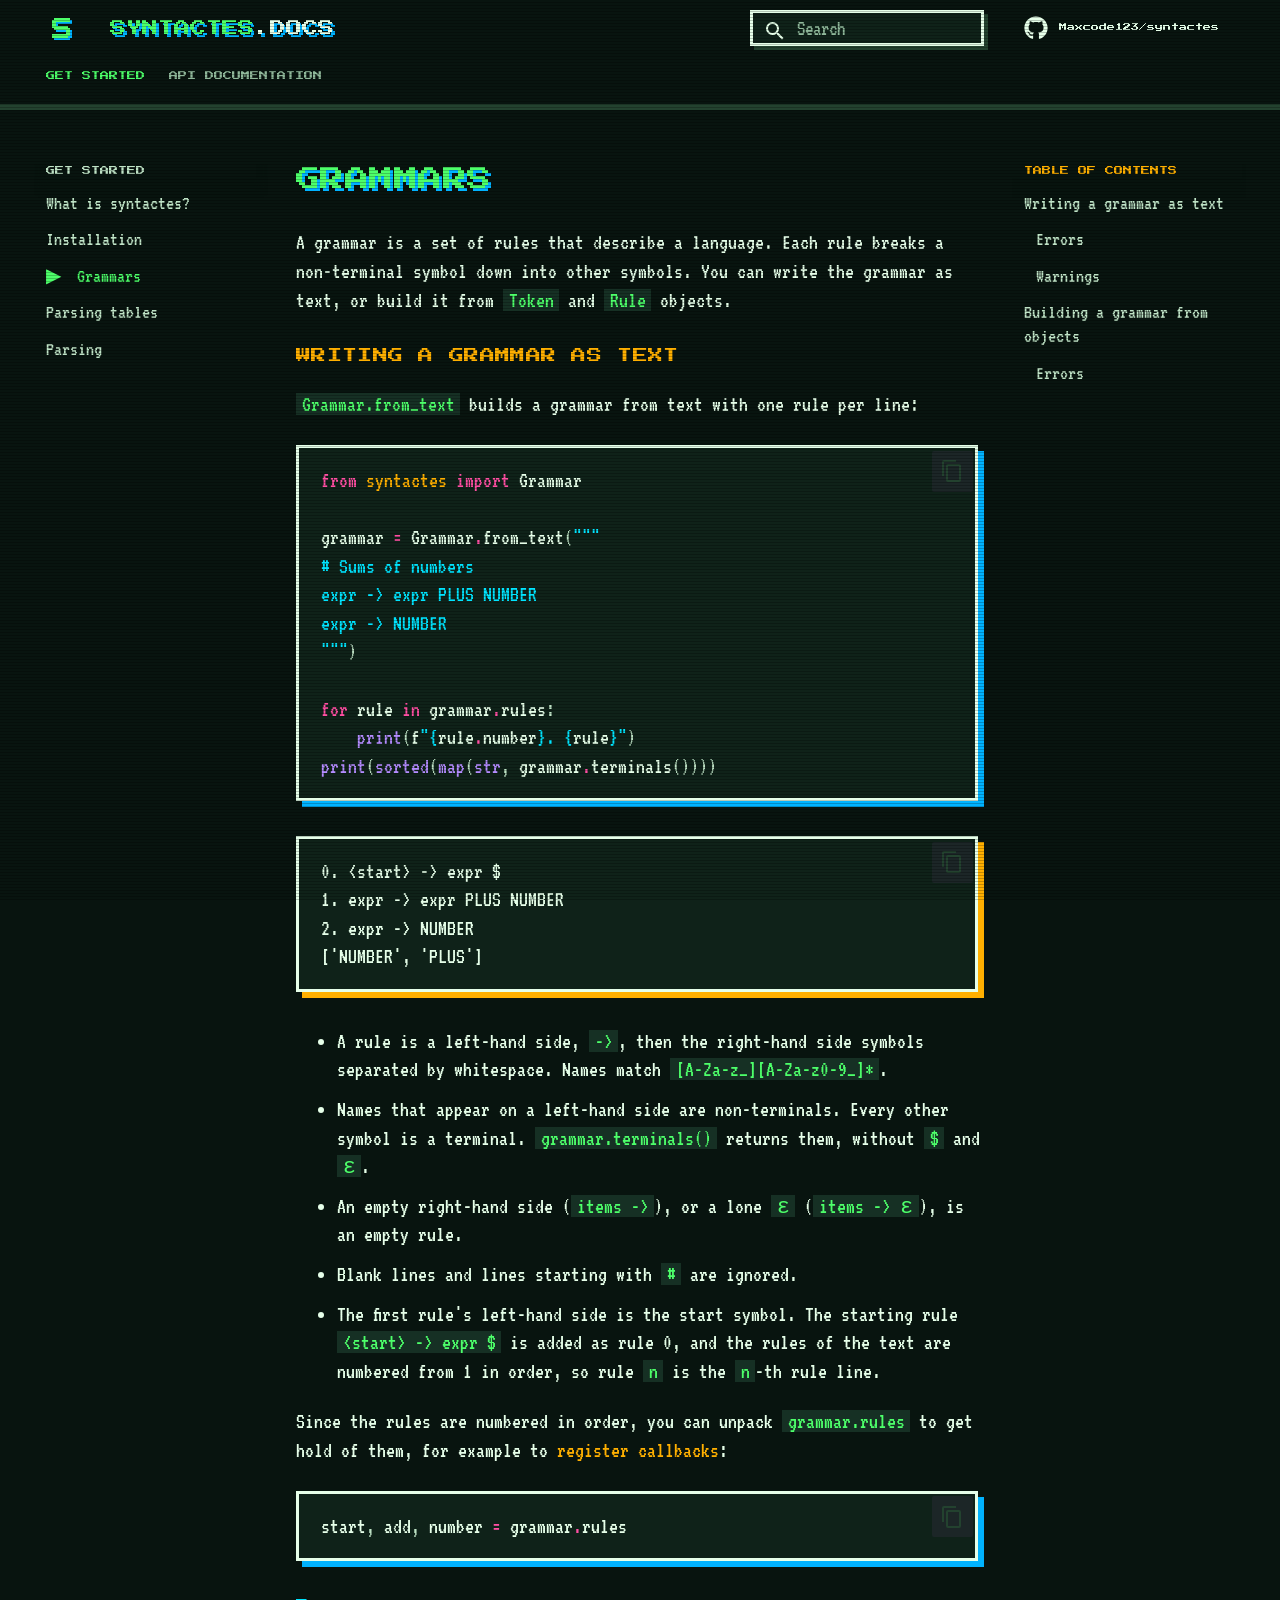
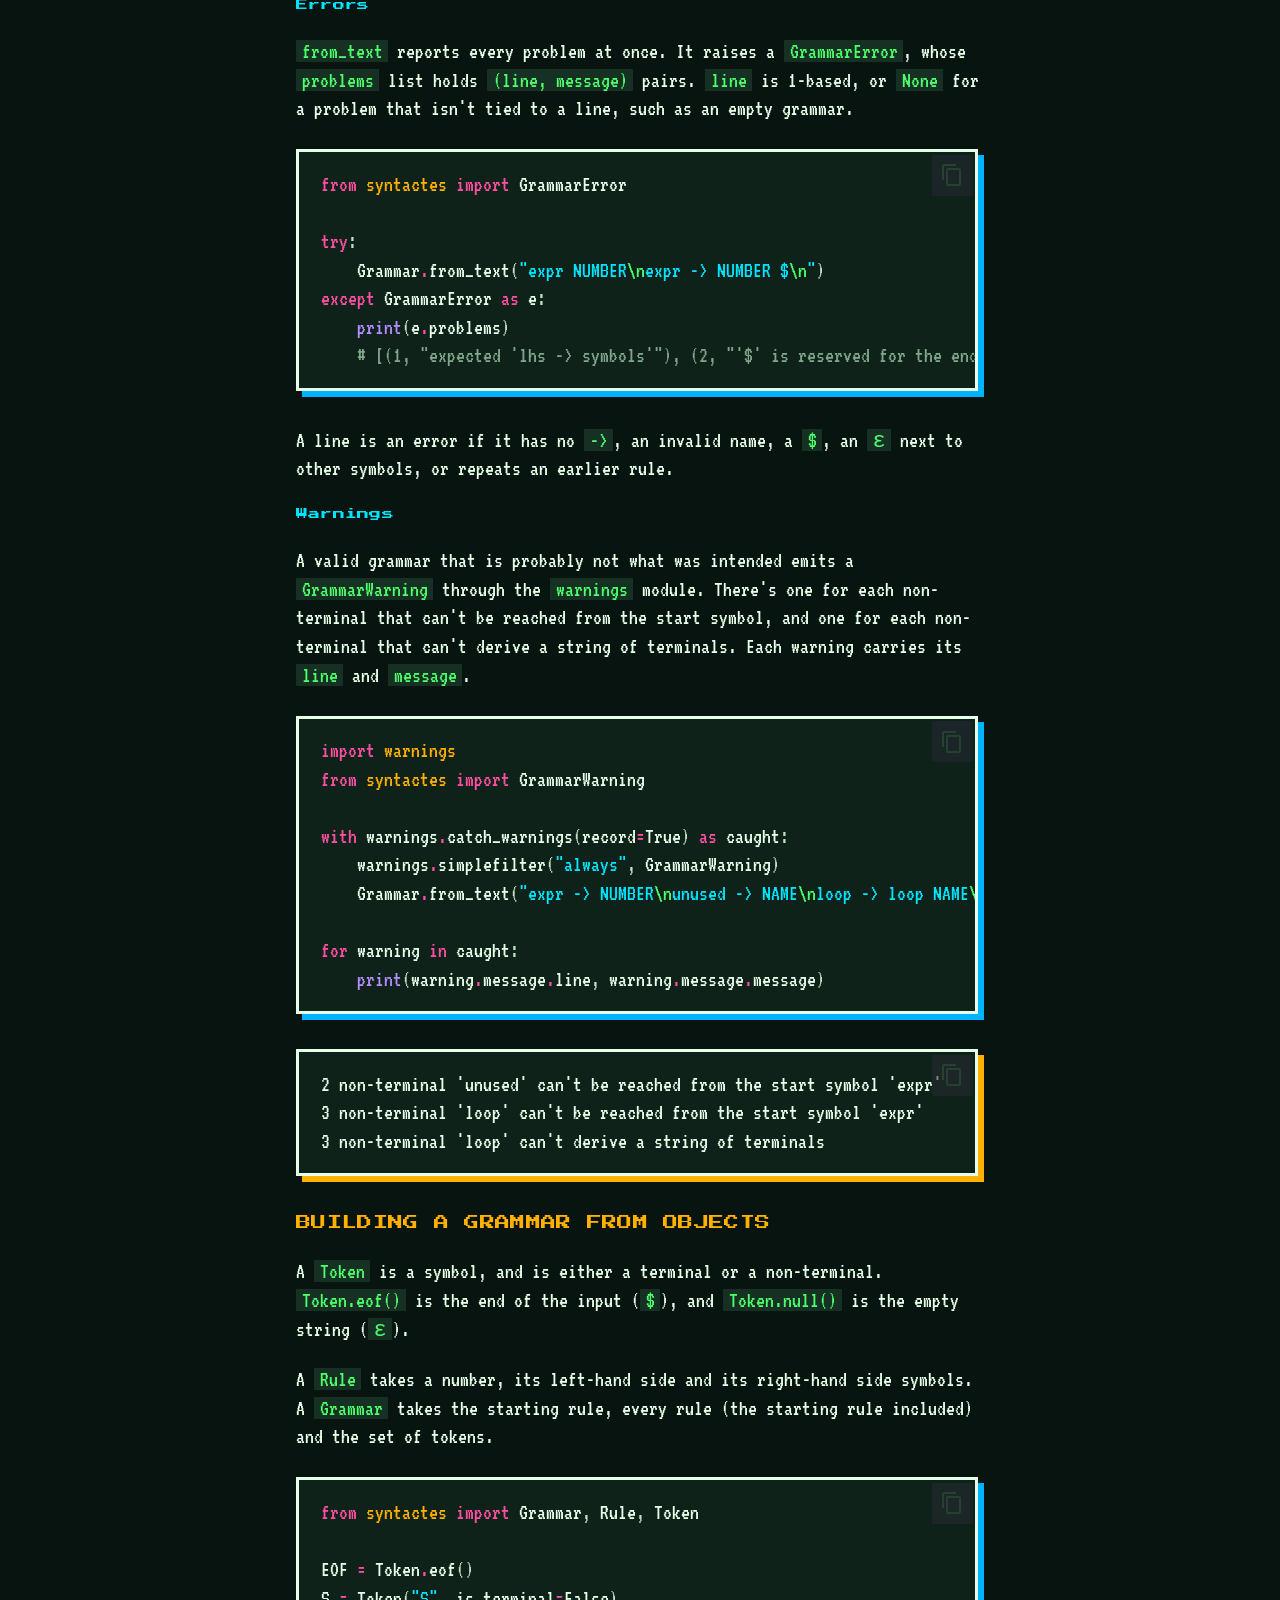
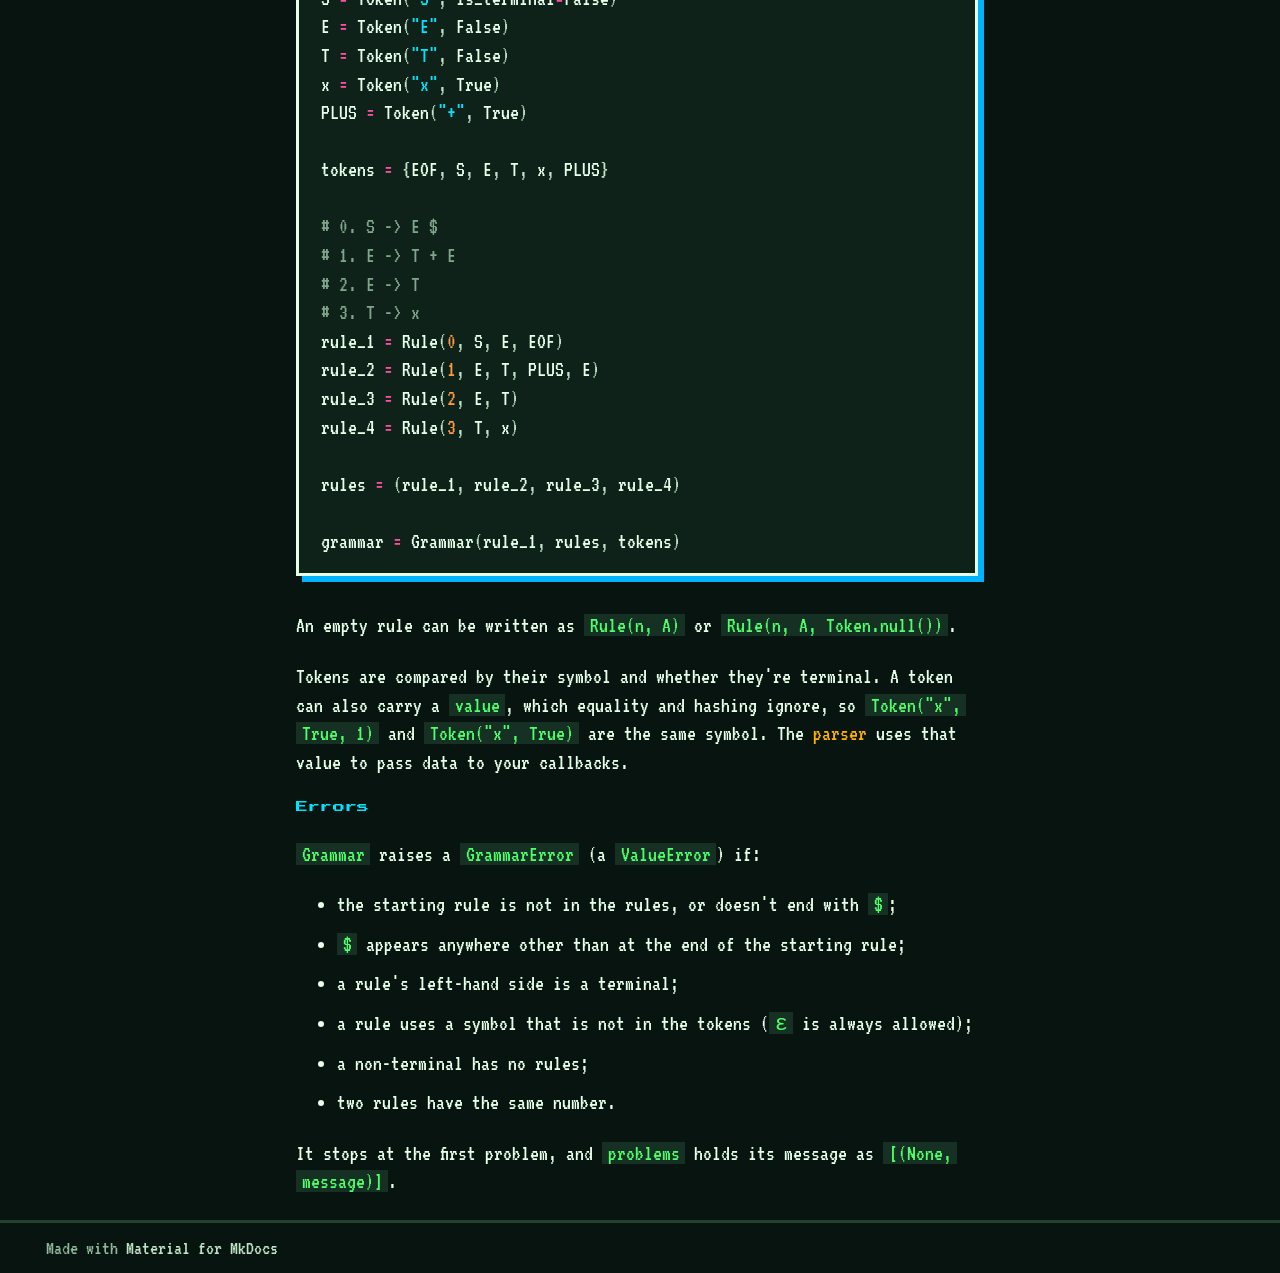
==== grammars/index.html @ 3ec6d593 "Deployed bc50c96 with MkDocs version: 1.6.1" ====
<!doctype html>
<html lang="en" class="no-js">
  <head>
    
      <meta charset="utf-8">
      <meta name="viewport" content="width=device-width,initial-scale=1">
      
      
      
        <link rel="canonical" href="https://maximosnikiforakis.gr/syntactes/grammars/">
      
      
        <link rel="prev" href="../installation/">
      
      
        <link rel="next" href="../parsing-tables/">
      
      
        
      
      
      <link rel="icon" href="../assets/favicon.svg">
      <meta name="generator" content="mkdocs-1.6.1, mkdocs-material-9.7.7">
    
    
      
        <title>Grammars - syntactes</title>
      
    
    
      <link rel="stylesheet" href="../assets/stylesheets/main.ec1eaa64.min.css">
      
        
        <link rel="stylesheet" href="../assets/stylesheets/palette.ab4e12ef.min.css">
      
      


    
    
      
    
    
      
    
    
      <link rel="stylesheet" href="../assets/_mkdocstrings.css">
    
      <link rel="stylesheet" href="../stylesheets/arcade.css">
    
    <script>__md_scope=new URL("..",location),__md_hash=e=>[...e].reduce(((e,_)=>(e<<5)-e+_.charCodeAt(0)),0),__md_get=(e,_=localStorage,t=__md_scope)=>JSON.parse(_.getItem(t.pathname+"."+e)),__md_set=(e,_,t=localStorage,a=__md_scope)=>{try{t.setItem(a.pathname+"."+e,JSON.stringify(_))}catch(e){}}</script>
    
      

    
    
  </head>
  
  
    
    
    
    
    
    <body dir="ltr" data-md-color-scheme="slate" data-md-color-primary="custom" data-md-color-accent="custom">
  
    
    <input class="md-toggle" data-md-toggle="drawer" type="checkbox" id="__drawer" autocomplete="off">
    <input class="md-toggle" data-md-toggle="search" type="checkbox" id="__search" autocomplete="off">
    <label class="md-overlay" for="__drawer"></label>
    <div data-md-component="skip">
      
        
        <a href="#grammars" class="md-skip">
          Skip to content
        </a>
      
    </div>
    <div data-md-component="announce">
      
    </div>
    
    
      

  

<header class="md-header md-header--shadow md-header--lifted" data-md-component="header">
  <nav class="md-header__inner md-grid" aria-label="Header">
    <a href=".." title="syntactes" class="md-header__button md-logo" aria-label="syntactes" data-md-component="logo">
      
  <img src="../assets/favicon.svg" alt="logo">

    </a>
    <label class="md-header__button md-icon" for="__drawer">
      
      <svg xmlns="http://www.w3.org/2000/svg" viewBox="0 0 24 24"><path d="M3 6h18v2H3zm0 5h18v2H3zm0 5h18v2H3z"/></svg>
    </label>
    <div class="md-header__title" data-md-component="header-title">
      <div class="md-header__ellipsis">
        <div class="md-header__topic">
          <span class="md-ellipsis">
            syntactes
          </span>
        </div>
        <div class="md-header__topic" data-md-component="header-topic">
          <span class="md-ellipsis">
            
              Grammars
            
          </span>
        </div>
      </div>
    </div>
    
      
    
    
    
    
      
      
        <label class="md-header__button md-icon" for="__search">
          
          <svg xmlns="http://www.w3.org/2000/svg" viewBox="0 0 24 24"><path d="M9.5 3A6.5 6.5 0 0 1 16 9.5c0 1.61-.59 3.09-1.56 4.23l.27.27h.79l5 5-1.5 1.5-5-5v-.79l-.27-.27A6.52 6.52 0 0 1 9.5 16 6.5 6.5 0 0 1 3 9.5 6.5 6.5 0 0 1 9.5 3m0 2C7 5 5 7 5 9.5S7 14 9.5 14 14 12 14 9.5 12 5 9.5 5"/></svg>
        </label>
        <div class="md-search" data-md-component="search" role="dialog">
  <label class="md-search__overlay" for="__search"></label>
  <div class="md-search__inner" role="search">
    <form class="md-search__form" name="search">
      <input type="text" class="md-search__input" name="query" aria-label="Search" placeholder="Search" autocapitalize="off" autocorrect="off" autocomplete="off" spellcheck="false" data-md-component="search-query" required>
      <label class="md-search__icon md-icon" for="__search">
        
        <svg xmlns="http://www.w3.org/2000/svg" viewBox="0 0 24 24"><path d="M9.5 3A6.5 6.5 0 0 1 16 9.5c0 1.61-.59 3.09-1.56 4.23l.27.27h.79l5 5-1.5 1.5-5-5v-.79l-.27-.27A6.52 6.52 0 0 1 9.5 16 6.5 6.5 0 0 1 3 9.5 6.5 6.5 0 0 1 9.5 3m0 2C7 5 5 7 5 9.5S7 14 9.5 14 14 12 14 9.5 12 5 9.5 5"/></svg>
        
        <svg xmlns="http://www.w3.org/2000/svg" viewBox="0 0 24 24"><path d="M20 11v2H8l5.5 5.5-1.42 1.42L4.16 12l7.92-7.92L13.5 5.5 8 11z"/></svg>
      </label>
      <nav class="md-search__options" aria-label="Search">
        
        <button type="reset" class="md-search__icon md-icon" title="Clear" aria-label="Clear" tabindex="-1">
          
          <svg xmlns="http://www.w3.org/2000/svg" viewBox="0 0 24 24"><path d="M19 6.41 17.59 5 12 10.59 6.41 5 5 6.41 10.59 12 5 17.59 6.41 19 12 13.41 17.59 19 19 17.59 13.41 12z"/></svg>
        </button>
      </nav>
      
    </form>
    <div class="md-search__output">
      <div class="md-search__scrollwrap" tabindex="0" data-md-scrollfix>
        <div class="md-search-result" data-md-component="search-result">
          <div class="md-search-result__meta">
            Initializing search
          </div>
          <ol class="md-search-result__list" role="presentation"></ol>
        </div>
      </div>
    </div>
  </div>
</div>
      
    
    
      <div class="md-header__source">
        <a href="https://github.com/Maxcode123/syntactes" title="Go to repository" class="md-source" data-md-component="source">
  <div class="md-source__icon md-icon">
    
    <svg xmlns="http://www.w3.org/2000/svg" viewBox="0 0 512 512"><!--! Font Awesome Free 7.1.0 by @fontawesome - https://fontawesome.com License - https://fontawesome.com/license/free (Icons: CC BY 4.0, Fonts: SIL OFL 1.1, Code: MIT License) Copyright 2025 Fonticons, Inc.--><path d="M173.9 397.4c0 2-2.3 3.6-5.2 3.6-3.3.3-5.6-1.3-5.6-3.6 0-2 2.3-3.6 5.2-3.6 3-.3 5.6 1.3 5.6 3.6m-31.1-4.5c-.7 2 1.3 4.3 4.3 4.9 2.6 1 5.6 0 6.2-2s-1.3-4.3-4.3-5.2c-2.6-.7-5.5.3-6.2 2.3m44.2-1.7c-2.9.7-4.9 2.6-4.6 4.9.3 2 2.9 3.3 5.9 2.6 2.9-.7 4.9-2.6 4.6-4.6-.3-1.9-3-3.2-5.9-2.9M252.8 8C114.1 8 8 113.3 8 252c0 110.9 69.8 205.8 169.5 239.2 12.8 2.3 17.3-5.6 17.3-12.1 0-6.2-.3-40.4-.3-61.4 0 0-70 15-84.7-29.8 0 0-11.4-29.1-27.8-36.6 0 0-22.9-15.7 1.6-15.4 0 0 24.9 2 38.6 25.8 21.9 38.6 58.6 27.5 72.9 20.9 2.3-16 8.8-27.1 16-33.7-55.9-6.2-112.3-14.3-112.3-110.5 0-27.5 7.6-41.3 23.6-58.9-2.6-6.5-11.1-33.3 2.6-67.9 20.9-6.5 69 27 69 27 20-5.6 41.5-8.5 62.8-8.5s42.8 2.9 62.8 8.5c0 0 48.1-33.6 69-27 13.7 34.7 5.2 61.4 2.6 67.9 16 17.7 25.8 31.5 25.8 58.9 0 96.5-58.9 104.2-114.8 110.5 9.2 7.9 17 22.9 17 46.4 0 33.7-.3 75.4-.3 83.6 0 6.5 4.6 14.4 17.3 12.1C436.2 457.8 504 362.9 504 252 504 113.3 391.5 8 252.8 8M105.2 352.9c-1.3 1-1 3.3.7 5.2 1.6 1.6 3.9 2.3 5.2 1 1.3-1 1-3.3-.7-5.2-1.6-1.6-3.9-2.3-5.2-1m-10.8-8.1c-.7 1.3.3 2.9 2.3 3.9 1.6 1 3.6.7 4.3-.7.7-1.3-.3-2.9-2.3-3.9-2-.6-3.6-.3-4.3.7m32.4 35.6c-1.6 1.3-1 4.3 1.3 6.2 2.3 2.3 5.2 2.6 6.5 1 1.3-1.3.7-4.3-1.3-6.2-2.2-2.3-5.2-2.6-6.5-1m-11.4-14.7c-1.6 1-1.6 3.6 0 5.9s4.3 3.3 5.6 2.3c1.6-1.3 1.6-3.9 0-6.2-1.4-2.3-4-3.3-5.6-2"/></svg>
  </div>
  <div class="md-source__repository">
    Maxcode123/syntactes
  </div>
</a>
      </div>
    
  </nav>
  
    
      
<nav class="md-tabs" aria-label="Tabs" data-md-component="tabs">
  <div class="md-grid">
    <ul class="md-tabs__list">
      
        
  
  
  
    
  
  
    
    
      <li class="md-tabs__item md-tabs__item--active">
        <a href=".." class="md-tabs__link">
          
  
  
  Get started

        </a>
      </li>
    
  

      
        
  
  
  
  
    
    
      <li class="md-tabs__item">
        <a href="../syntactes/" class="md-tabs__link">
          
  
  
  API Documentation

        </a>
      </li>
    
  

      
    </ul>
  </div>
</nav>
    
  
</header>
    
    <div class="md-container" data-md-component="container">
      
      
        
      
      <main class="md-main" data-md-component="main">
        <div class="md-main__inner md-grid">
          
            
              
              <div class="md-sidebar md-sidebar--primary" data-md-component="sidebar" data-md-type="navigation" >
                <div class="md-sidebar__scrollwrap">
                  <div class="md-sidebar__inner">
                    


  


<nav class="md-nav md-nav--primary md-nav--lifted" aria-label="Navigation" data-md-level="0">
  <label class="md-nav__title" for="__drawer">
    <a href=".." title="syntactes" class="md-nav__button md-logo" aria-label="syntactes" data-md-component="logo">
      
  <img src="../assets/favicon.svg" alt="logo">

    </a>
    syntactes
  </label>
  
    <div class="md-nav__source">
      <a href="https://github.com/Maxcode123/syntactes" title="Go to repository" class="md-source" data-md-component="source">
  <div class="md-source__icon md-icon">
    
    <svg xmlns="http://www.w3.org/2000/svg" viewBox="0 0 512 512"><!--! Font Awesome Free 7.1.0 by @fontawesome - https://fontawesome.com License - https://fontawesome.com/license/free (Icons: CC BY 4.0, Fonts: SIL OFL 1.1, Code: MIT License) Copyright 2025 Fonticons, Inc.--><path d="M173.9 397.4c0 2-2.3 3.6-5.2 3.6-3.3.3-5.6-1.3-5.6-3.6 0-2 2.3-3.6 5.2-3.6 3-.3 5.6 1.3 5.6 3.6m-31.1-4.5c-.7 2 1.3 4.3 4.3 4.9 2.6 1 5.6 0 6.2-2s-1.3-4.3-4.3-5.2c-2.6-.7-5.5.3-6.2 2.3m44.2-1.7c-2.9.7-4.9 2.6-4.6 4.9.3 2 2.9 3.3 5.9 2.6 2.9-.7 4.9-2.6 4.6-4.6-.3-1.9-3-3.2-5.9-2.9M252.8 8C114.1 8 8 113.3 8 252c0 110.9 69.8 205.8 169.5 239.2 12.8 2.3 17.3-5.6 17.3-12.1 0-6.2-.3-40.4-.3-61.4 0 0-70 15-84.7-29.8 0 0-11.4-29.1-27.8-36.6 0 0-22.9-15.7 1.6-15.4 0 0 24.9 2 38.6 25.8 21.9 38.6 58.6 27.5 72.9 20.9 2.3-16 8.8-27.1 16-33.7-55.9-6.2-112.3-14.3-112.3-110.5 0-27.5 7.6-41.3 23.6-58.9-2.6-6.5-11.1-33.3 2.6-67.9 20.9-6.5 69 27 69 27 20-5.6 41.5-8.5 62.8-8.5s42.8 2.9 62.8 8.5c0 0 48.1-33.6 69-27 13.7 34.7 5.2 61.4 2.6 67.9 16 17.7 25.8 31.5 25.8 58.9 0 96.5-58.9 104.2-114.8 110.5 9.2 7.9 17 22.9 17 46.4 0 33.7-.3 75.4-.3 83.6 0 6.5 4.6 14.4 17.3 12.1C436.2 457.8 504 362.9 504 252 504 113.3 391.5 8 252.8 8M105.2 352.9c-1.3 1-1 3.3.7 5.2 1.6 1.6 3.9 2.3 5.2 1 1.3-1 1-3.3-.7-5.2-1.6-1.6-3.9-2.3-5.2-1m-10.8-8.1c-.7 1.3.3 2.9 2.3 3.9 1.6 1 3.6.7 4.3-.7.7-1.3-.3-2.9-2.3-3.9-2-.6-3.6-.3-4.3.7m32.4 35.6c-1.6 1.3-1 4.3 1.3 6.2 2.3 2.3 5.2 2.6 6.5 1 1.3-1.3.7-4.3-1.3-6.2-2.2-2.3-5.2-2.6-6.5-1m-11.4-14.7c-1.6 1-1.6 3.6 0 5.9s4.3 3.3 5.6 2.3c1.6-1.3 1.6-3.9 0-6.2-1.4-2.3-4-3.3-5.6-2"/></svg>
  </div>
  <div class="md-source__repository">
    Maxcode123/syntactes
  </div>
</a>
    </div>
  
  <ul class="md-nav__list" data-md-scrollfix>
    
      
      
  
  
    
  
  
  
    
    
    
    
      
        
        
      
      
        
      
    
    
    <li class="md-nav__item md-nav__item--active md-nav__item--section md-nav__item--nested">
      
        
        
        <input class="md-nav__toggle md-toggle " type="checkbox" id="__nav_1" checked>
        
          
          <label class="md-nav__link" for="__nav_1" id="__nav_1_label" tabindex="">
            
  
  
  <span class="md-ellipsis">
    
  
    Get started
  

    
  </span>
  
  

            <span class="md-nav__icon md-icon"></span>
          </label>
        
        <nav class="md-nav" data-md-level="1" aria-labelledby="__nav_1_label" aria-expanded="true">
          <label class="md-nav__title" for="__nav_1">
            <span class="md-nav__icon md-icon"></span>
            
  
    Get started
  

          </label>
          <ul class="md-nav__list" data-md-scrollfix>
            
              
                
  
  
  
  
    <li class="md-nav__item">
      <a href=".." class="md-nav__link">
        
  
  
  <span class="md-ellipsis">
    
  
    What is syntactes?
  

    
  </span>
  
  

      </a>
    </li>
  

              
            
              
                
  
  
  
  
    <li class="md-nav__item">
      <a href="../installation/" class="md-nav__link">
        
  
  
  <span class="md-ellipsis">
    
  
    Installation
  

    
  </span>
  
  

      </a>
    </li>
  

              
            
              
                
  
  
    
  
  
  
    <li class="md-nav__item md-nav__item--active">
      
      <input class="md-nav__toggle md-toggle" type="checkbox" id="__toc">
      
      
        
      
      
        <label class="md-nav__link md-nav__link--active" for="__toc">
          
  
  
  <span class="md-ellipsis">
    
  
    Grammars
  

    
  </span>
  
  

          <span class="md-nav__icon md-icon"></span>
        </label>
      
      <a href="./" class="md-nav__link md-nav__link--active">
        
  
  
  <span class="md-ellipsis">
    
  
    Grammars
  

    
  </span>
  
  

      </a>
      
        

<nav class="md-nav md-nav--secondary" aria-label="Table of contents">
  
  
  
    
  
  
    <label class="md-nav__title" for="__toc">
      <span class="md-nav__icon md-icon"></span>
      Table of contents
    </label>
    <ul class="md-nav__list" data-md-component="toc" data-md-scrollfix>
      
        <li class="md-nav__item">
  <a href="#writing-a-grammar-as-text" class="md-nav__link">
    <span class="md-ellipsis">
      
        Writing a grammar as text
      
    </span>
  </a>
  
    <nav class="md-nav" aria-label="Writing a grammar as text">
      <ul class="md-nav__list">
        
          <li class="md-nav__item">
  <a href="#errors" class="md-nav__link">
    <span class="md-ellipsis">
      
        Errors
      
    </span>
  </a>
  
</li>
        
          <li class="md-nav__item">
  <a href="#warnings" class="md-nav__link">
    <span class="md-ellipsis">
      
        Warnings
      
    </span>
  </a>
  
</li>
        
      </ul>
    </nav>
  
</li>
      
        <li class="md-nav__item">
  <a href="#building-a-grammar-from-objects" class="md-nav__link">
    <span class="md-ellipsis">
      
        Building a grammar from objects
      
    </span>
  </a>
  
    <nav class="md-nav" aria-label="Building a grammar from objects">
      <ul class="md-nav__list">
        
          <li class="md-nav__item">
  <a href="#errors_1" class="md-nav__link">
    <span class="md-ellipsis">
      
        Errors
      
    </span>
  </a>
  
</li>
        
      </ul>
    </nav>
  
</li>
      
    </ul>
  
</nav>
      
    </li>
  

              
            
              
                
  
  
  
  
    <li class="md-nav__item">
      <a href="../parsing-tables/" class="md-nav__link">
        
  
  
  <span class="md-ellipsis">
    
  
    Parsing tables
  

    
  </span>
  
  

      </a>
    </li>
  

              
            
              
                
  
  
  
  
    <li class="md-nav__item">
      <a href="../parsing/" class="md-nav__link">
        
  
  
  <span class="md-ellipsis">
    
  
    Parsing
  

    
  </span>
  
  

      </a>
    </li>
  

              
            
          </ul>
        </nav>
      
    </li>
  

    
      
      
  
  
  
  
    
    
    
    
      
      
        
      
    
    
    <li class="md-nav__item md-nav__item--nested">
      
        
        
        <input class="md-nav__toggle md-toggle " type="checkbox" id="__nav_2" >
        
          
          <label class="md-nav__link" for="__nav_2" id="__nav_2_label" tabindex="0">
            
  
  
  <span class="md-ellipsis">
    
  
    API Documentation
  

    
  </span>
  
  

            <span class="md-nav__icon md-icon"></span>
          </label>
        
        <nav class="md-nav" data-md-level="1" aria-labelledby="__nav_2_label" aria-expanded="false">
          <label class="md-nav__title" for="__nav_2">
            <span class="md-nav__icon md-icon"></span>
            
  
    API Documentation
  

          </label>
          <ul class="md-nav__list" data-md-scrollfix>
            
              
                
  
  
  
  
    <li class="md-nav__item">
      <a href="../syntactes/" class="md-nav__link">
        
  
  
  <span class="md-ellipsis">
    
  
    syntactes
  

    
  </span>
  
  

      </a>
    </li>
  

              
            
              
                
  
  
  
  
    <li class="md-nav__item">
      <a href="../parser/" class="md-nav__link">
        
  
  
  <span class="md-ellipsis">
    
  
    parser
  

    
  </span>
  
  

      </a>
    </li>
  

              
            
              
                
  
  
  
  
    <li class="md-nav__item">
      <a href="../parsing_table/" class="md-nav__link">
        
  
  
  <span class="md-ellipsis">
    
  
    parsing_table
  

    
  </span>
  
  

      </a>
    </li>
  

              
            
          </ul>
        </nav>
      
    </li>
  

    
  </ul>
</nav>
                  </div>
                </div>
              </div>
            
            
              
              <div class="md-sidebar md-sidebar--secondary" data-md-component="sidebar" data-md-type="toc" >
                <div class="md-sidebar__scrollwrap">
                  <div class="md-sidebar__inner">
                    

<nav class="md-nav md-nav--secondary" aria-label="Table of contents">
  
  
  
    
  
  
    <label class="md-nav__title" for="__toc">
      <span class="md-nav__icon md-icon"></span>
      Table of contents
    </label>
    <ul class="md-nav__list" data-md-component="toc" data-md-scrollfix>
      
        <li class="md-nav__item">
  <a href="#writing-a-grammar-as-text" class="md-nav__link">
    <span class="md-ellipsis">
      
        Writing a grammar as text
      
    </span>
  </a>
  
    <nav class="md-nav" aria-label="Writing a grammar as text">
      <ul class="md-nav__list">
        
          <li class="md-nav__item">
  <a href="#errors" class="md-nav__link">
    <span class="md-ellipsis">
      
        Errors
      
    </span>
  </a>
  
</li>
        
          <li class="md-nav__item">
  <a href="#warnings" class="md-nav__link">
    <span class="md-ellipsis">
      
        Warnings
      
    </span>
  </a>
  
</li>
        
      </ul>
    </nav>
  
</li>
      
        <li class="md-nav__item">
  <a href="#building-a-grammar-from-objects" class="md-nav__link">
    <span class="md-ellipsis">
      
        Building a grammar from objects
      
    </span>
  </a>
  
    <nav class="md-nav" aria-label="Building a grammar from objects">
      <ul class="md-nav__list">
        
          <li class="md-nav__item">
  <a href="#errors_1" class="md-nav__link">
    <span class="md-ellipsis">
      
        Errors
      
    </span>
  </a>
  
</li>
        
      </ul>
    </nav>
  
</li>
      
    </ul>
  
</nav>
                  </div>
                </div>
              </div>
            
          
          
            <div class="md-content" data-md-component="content">
              
                




              
              <article class="md-content__inner md-typeset">
                
                  


  
  


<h1 id="grammars">Grammars</h1>
<p>A grammar is a set of rules that describe a language. Each rule breaks a
non-terminal symbol down into other symbols. You can write the grammar as text,
or build it from <code>Token</code> and <code>Rule</code> objects.</p>
<h2 id="writing-a-grammar-as-text">Writing a grammar as text</h2>
<p><code>Grammar.from_text</code> builds a grammar from text with one rule per line:</p>
<div class="language-python highlight"><pre><span></span><code><span id="__span-0-1"><a id="__codelineno-0-1" name="__codelineno-0-1" href="#__codelineno-0-1"></a><span class="kn">from</span><span class="w"> </span><span class="nn">syntactes</span><span class="w"> </span><span class="kn">import</span> <span class="n">Grammar</span>
</span><span id="__span-0-2"><a id="__codelineno-0-2" name="__codelineno-0-2" href="#__codelineno-0-2"></a>
</span><span id="__span-0-3"><a id="__codelineno-0-3" name="__codelineno-0-3" href="#__codelineno-0-3"></a><span class="n">grammar</span> <span class="o">=</span> <span class="n">Grammar</span><span class="o">.</span><span class="n">from_text</span><span class="p">(</span><span class="s2">"""</span>
</span><span id="__span-0-4"><a id="__codelineno-0-4" name="__codelineno-0-4" href="#__codelineno-0-4"></a><span class="s2"># Sums of numbers</span>
</span><span id="__span-0-5"><a id="__codelineno-0-5" name="__codelineno-0-5" href="#__codelineno-0-5"></a><span class="s2">expr -&gt; expr PLUS NUMBER</span>
</span><span id="__span-0-6"><a id="__codelineno-0-6" name="__codelineno-0-6" href="#__codelineno-0-6"></a><span class="s2">expr -&gt; NUMBER</span>
</span><span id="__span-0-7"><a id="__codelineno-0-7" name="__codelineno-0-7" href="#__codelineno-0-7"></a><span class="s2">"""</span><span class="p">)</span>
</span><span id="__span-0-8"><a id="__codelineno-0-8" name="__codelineno-0-8" href="#__codelineno-0-8"></a>
</span><span id="__span-0-9"><a id="__codelineno-0-9" name="__codelineno-0-9" href="#__codelineno-0-9"></a><span class="k">for</span> <span class="n">rule</span> <span class="ow">in</span> <span class="n">grammar</span><span class="o">.</span><span class="n">rules</span><span class="p">:</span>
</span><span id="__span-0-10"><a id="__codelineno-0-10" name="__codelineno-0-10" href="#__codelineno-0-10"></a>    <span class="nb">print</span><span class="p">(</span><span class="sa">f</span><span class="s2">"</span><span class="si">{</span><span class="n">rule</span><span class="o">.</span><span class="n">number</span><span class="si">}</span><span class="s2">. </span><span class="si">{</span><span class="n">rule</span><span class="si">}</span><span class="s2">"</span><span class="p">)</span>
</span><span id="__span-0-11"><a id="__codelineno-0-11" name="__codelineno-0-11" href="#__codelineno-0-11"></a><span class="nb">print</span><span class="p">(</span><span class="nb">sorted</span><span class="p">(</span><span class="nb">map</span><span class="p">(</span><span class="nb">str</span><span class="p">,</span> <span class="n">grammar</span><span class="o">.</span><span class="n">terminals</span><span class="p">())))</span>
</span></code></pre></div>
<div class="language-text highlight"><pre><span></span><code><span id="__span-1-1"><a id="__codelineno-1-1" name="__codelineno-1-1" href="#__codelineno-1-1"></a>0. &lt;start&gt; -&gt; expr $
</span><span id="__span-1-2"><a id="__codelineno-1-2" name="__codelineno-1-2" href="#__codelineno-1-2"></a>1. expr -&gt; expr PLUS NUMBER
</span><span id="__span-1-3"><a id="__codelineno-1-3" name="__codelineno-1-3" href="#__codelineno-1-3"></a>2. expr -&gt; NUMBER
</span><span id="__span-1-4"><a id="__codelineno-1-4" name="__codelineno-1-4" href="#__codelineno-1-4"></a>['NUMBER', 'PLUS']
</span></code></pre></div>
<ul>
<li>A rule is a left-hand side, <code>-&gt;</code>, then the right-hand side symbols separated
  by whitespace. Names match <code>[A-Za-z_][A-Za-z0-9_]*</code>.</li>
<li>Names that appear on a left-hand side are non-terminals. Every other symbol
  is a terminal. <code>grammar.terminals()</code> returns them, without <code>$</code> and <code>ε</code>.</li>
<li>An empty right-hand side (<code>items -&gt;</code>), or a lone <code>ε</code> (<code>items -&gt; ε</code>), is an
  empty rule.</li>
<li>Blank lines and lines starting with <code>#</code> are ignored.</li>
<li>The first rule's left-hand side is the start symbol. The starting rule
  <code>&lt;start&gt; -&gt; expr $</code> is added as rule 0, and the rules of the text are
  numbered from 1 in order, so rule <code>n</code> is the <code>n</code>-th rule line.</li>
</ul>
<p>Since the rules are numbered in order, you can unpack <code>grammar.rules</code> to get
hold of them, for example to <a href="../parsing/#callbacks">register callbacks</a>:</p>
<div class="language-python highlight"><pre><span></span><code><span id="__span-2-1"><a id="__codelineno-2-1" name="__codelineno-2-1" href="#__codelineno-2-1"></a><span class="n">start</span><span class="p">,</span> <span class="n">add</span><span class="p">,</span> <span class="n">number</span> <span class="o">=</span> <span class="n">grammar</span><span class="o">.</span><span class="n">rules</span>
</span></code></pre></div>
<h3 id="errors">Errors</h3>
<p><code>from_text</code> reports every problem at once. It raises a <code>GrammarError</code>, whose
<code>problems</code> list holds <code>(line, message)</code> pairs. <code>line</code> is 1-based, or <code>None</code> for
a problem that isn't tied to a line, such as an empty grammar.</p>
<div class="language-python highlight"><pre><span></span><code><span id="__span-3-1"><a id="__codelineno-3-1" name="__codelineno-3-1" href="#__codelineno-3-1"></a><span class="kn">from</span><span class="w"> </span><span class="nn">syntactes</span><span class="w"> </span><span class="kn">import</span> <span class="n">GrammarError</span>
</span><span id="__span-3-2"><a id="__codelineno-3-2" name="__codelineno-3-2" href="#__codelineno-3-2"></a>
</span><span id="__span-3-3"><a id="__codelineno-3-3" name="__codelineno-3-3" href="#__codelineno-3-3"></a><span class="k">try</span><span class="p">:</span>
</span><span id="__span-3-4"><a id="__codelineno-3-4" name="__codelineno-3-4" href="#__codelineno-3-4"></a>    <span class="n">Grammar</span><span class="o">.</span><span class="n">from_text</span><span class="p">(</span><span class="s2">"expr NUMBER</span><span class="se">\n</span><span class="s2">expr -&gt; NUMBER $</span><span class="se">\n</span><span class="s2">"</span><span class="p">)</span>
</span><span id="__span-3-5"><a id="__codelineno-3-5" name="__codelineno-3-5" href="#__codelineno-3-5"></a><span class="k">except</span> <span class="n">GrammarError</span> <span class="k">as</span> <span class="n">e</span><span class="p">:</span>
</span><span id="__span-3-6"><a id="__codelineno-3-6" name="__codelineno-3-6" href="#__codelineno-3-6"></a>    <span class="nb">print</span><span class="p">(</span><span class="n">e</span><span class="o">.</span><span class="n">problems</span><span class="p">)</span>
</span><span id="__span-3-7"><a id="__codelineno-3-7" name="__codelineno-3-7" href="#__codelineno-3-7"></a>    <span class="c1"># [(1, "expected 'lhs -&gt; symbols'"), (2, "'$' is reserved for the end of the input")]</span>
</span></code></pre></div>
<p>A line is an error if it has no <code>-&gt;</code>, an invalid name, a <code>$</code>, an <code>ε</code> next to
other symbols, or repeats an earlier rule.</p>
<h3 id="warnings">Warnings</h3>
<p>A valid grammar that is probably not what was intended emits a
<code>GrammarWarning</code> through the <code>warnings</code> module. There's one for each
non-terminal that can't be reached from the start symbol, and one for each
non-terminal that can't derive a string of terminals. Each warning carries its
<code>line</code> and <code>message</code>.</p>
<div class="language-python highlight"><pre><span></span><code><span id="__span-4-1"><a id="__codelineno-4-1" name="__codelineno-4-1" href="#__codelineno-4-1"></a><span class="kn">import</span><span class="w"> </span><span class="nn">warnings</span>
</span><span id="__span-4-2"><a id="__codelineno-4-2" name="__codelineno-4-2" href="#__codelineno-4-2"></a><span class="kn">from</span><span class="w"> </span><span class="nn">syntactes</span><span class="w"> </span><span class="kn">import</span> <span class="n">GrammarWarning</span>
</span><span id="__span-4-3"><a id="__codelineno-4-3" name="__codelineno-4-3" href="#__codelineno-4-3"></a>
</span><span id="__span-4-4"><a id="__codelineno-4-4" name="__codelineno-4-4" href="#__codelineno-4-4"></a><span class="k">with</span> <span class="n">warnings</span><span class="o">.</span><span class="n">catch_warnings</span><span class="p">(</span><span class="n">record</span><span class="o">=</span><span class="kc">True</span><span class="p">)</span> <span class="k">as</span> <span class="n">caught</span><span class="p">:</span>
</span><span id="__span-4-5"><a id="__codelineno-4-5" name="__codelineno-4-5" href="#__codelineno-4-5"></a>    <span class="n">warnings</span><span class="o">.</span><span class="n">simplefilter</span><span class="p">(</span><span class="s2">"always"</span><span class="p">,</span> <span class="n">GrammarWarning</span><span class="p">)</span>
</span><span id="__span-4-6"><a id="__codelineno-4-6" name="__codelineno-4-6" href="#__codelineno-4-6"></a>    <span class="n">Grammar</span><span class="o">.</span><span class="n">from_text</span><span class="p">(</span><span class="s2">"expr -&gt; NUMBER</span><span class="se">\n</span><span class="s2">unused -&gt; NAME</span><span class="se">\n</span><span class="s2">loop -&gt; loop NAME</span><span class="se">\n</span><span class="s2">"</span><span class="p">)</span>
</span><span id="__span-4-7"><a id="__codelineno-4-7" name="__codelineno-4-7" href="#__codelineno-4-7"></a>
</span><span id="__span-4-8"><a id="__codelineno-4-8" name="__codelineno-4-8" href="#__codelineno-4-8"></a><span class="k">for</span> <span class="n">warning</span> <span class="ow">in</span> <span class="n">caught</span><span class="p">:</span>
</span><span id="__span-4-9"><a id="__codelineno-4-9" name="__codelineno-4-9" href="#__codelineno-4-9"></a>    <span class="nb">print</span><span class="p">(</span><span class="n">warning</span><span class="o">.</span><span class="n">message</span><span class="o">.</span><span class="n">line</span><span class="p">,</span> <span class="n">warning</span><span class="o">.</span><span class="n">message</span><span class="o">.</span><span class="n">message</span><span class="p">)</span>
</span></code></pre></div>
<div class="language-text highlight"><pre><span></span><code><span id="__span-5-1"><a id="__codelineno-5-1" name="__codelineno-5-1" href="#__codelineno-5-1"></a>2 non-terminal 'unused' can't be reached from the start symbol 'expr'
</span><span id="__span-5-2"><a id="__codelineno-5-2" name="__codelineno-5-2" href="#__codelineno-5-2"></a>3 non-terminal 'loop' can't be reached from the start symbol 'expr'
</span><span id="__span-5-3"><a id="__codelineno-5-3" name="__codelineno-5-3" href="#__codelineno-5-3"></a>3 non-terminal 'loop' can't derive a string of terminals
</span></code></pre></div>
<h2 id="building-a-grammar-from-objects">Building a grammar from objects</h2>
<p>A <code>Token</code> is a symbol, and is either a terminal or a non-terminal. <code>Token.eof()</code>
is the end of the input (<code>$</code>), and <code>Token.null()</code> is the empty string (<code>ε</code>).</p>
<p>A <code>Rule</code> takes a number, its left-hand side and its right-hand side symbols.
A <code>Grammar</code> takes the starting rule, every rule (the starting rule included)
and the set of tokens.</p>
<div class="language-python highlight"><pre><span></span><code><span id="__span-6-1"><a id="__codelineno-6-1" name="__codelineno-6-1" href="#__codelineno-6-1"></a><span class="kn">from</span><span class="w"> </span><span class="nn">syntactes</span><span class="w"> </span><span class="kn">import</span> <span class="n">Grammar</span><span class="p">,</span> <span class="n">Rule</span><span class="p">,</span> <span class="n">Token</span>
</span><span id="__span-6-2"><a id="__codelineno-6-2" name="__codelineno-6-2" href="#__codelineno-6-2"></a>
</span><span id="__span-6-3"><a id="__codelineno-6-3" name="__codelineno-6-3" href="#__codelineno-6-3"></a><span class="n">EOF</span> <span class="o">=</span> <span class="n">Token</span><span class="o">.</span><span class="n">eof</span><span class="p">()</span>
</span><span id="__span-6-4"><a id="__codelineno-6-4" name="__codelineno-6-4" href="#__codelineno-6-4"></a><span class="n">S</span> <span class="o">=</span> <span class="n">Token</span><span class="p">(</span><span class="s2">"S"</span><span class="p">,</span> <span class="n">is_terminal</span><span class="o">=</span><span class="kc">False</span><span class="p">)</span>
</span><span id="__span-6-5"><a id="__codelineno-6-5" name="__codelineno-6-5" href="#__codelineno-6-5"></a><span class="n">E</span> <span class="o">=</span> <span class="n">Token</span><span class="p">(</span><span class="s2">"E"</span><span class="p">,</span> <span class="kc">False</span><span class="p">)</span>
</span><span id="__span-6-6"><a id="__codelineno-6-6" name="__codelineno-6-6" href="#__codelineno-6-6"></a><span class="n">T</span> <span class="o">=</span> <span class="n">Token</span><span class="p">(</span><span class="s2">"T"</span><span class="p">,</span> <span class="kc">False</span><span class="p">)</span>
</span><span id="__span-6-7"><a id="__codelineno-6-7" name="__codelineno-6-7" href="#__codelineno-6-7"></a><span class="n">x</span> <span class="o">=</span> <span class="n">Token</span><span class="p">(</span><span class="s2">"x"</span><span class="p">,</span> <span class="kc">True</span><span class="p">)</span>
</span><span id="__span-6-8"><a id="__codelineno-6-8" name="__codelineno-6-8" href="#__codelineno-6-8"></a><span class="n">PLUS</span> <span class="o">=</span> <span class="n">Token</span><span class="p">(</span><span class="s2">"+"</span><span class="p">,</span> <span class="kc">True</span><span class="p">)</span>
</span><span id="__span-6-9"><a id="__codelineno-6-9" name="__codelineno-6-9" href="#__codelineno-6-9"></a>
</span><span id="__span-6-10"><a id="__codelineno-6-10" name="__codelineno-6-10" href="#__codelineno-6-10"></a><span class="n">tokens</span> <span class="o">=</span> <span class="p">{</span><span class="n">EOF</span><span class="p">,</span> <span class="n">S</span><span class="p">,</span> <span class="n">E</span><span class="p">,</span> <span class="n">T</span><span class="p">,</span> <span class="n">x</span><span class="p">,</span> <span class="n">PLUS</span><span class="p">}</span>
</span><span id="__span-6-11"><a id="__codelineno-6-11" name="__codelineno-6-11" href="#__codelineno-6-11"></a>
</span><span id="__span-6-12"><a id="__codelineno-6-12" name="__codelineno-6-12" href="#__codelineno-6-12"></a><span class="c1"># 0. S -&gt; E $</span>
</span><span id="__span-6-13"><a id="__codelineno-6-13" name="__codelineno-6-13" href="#__codelineno-6-13"></a><span class="c1"># 1. E -&gt; T + E</span>
</span><span id="__span-6-14"><a id="__codelineno-6-14" name="__codelineno-6-14" href="#__codelineno-6-14"></a><span class="c1"># 2. E -&gt; T</span>
</span><span id="__span-6-15"><a id="__codelineno-6-15" name="__codelineno-6-15" href="#__codelineno-6-15"></a><span class="c1"># 3. T -&gt; x</span>
</span><span id="__span-6-16"><a id="__codelineno-6-16" name="__codelineno-6-16" href="#__codelineno-6-16"></a><span class="n">rule_1</span> <span class="o">=</span> <span class="n">Rule</span><span class="p">(</span><span class="mi">0</span><span class="p">,</span> <span class="n">S</span><span class="p">,</span> <span class="n">E</span><span class="p">,</span> <span class="n">EOF</span><span class="p">)</span>
</span><span id="__span-6-17"><a id="__codelineno-6-17" name="__codelineno-6-17" href="#__codelineno-6-17"></a><span class="n">rule_2</span> <span class="o">=</span> <span class="n">Rule</span><span class="p">(</span><span class="mi">1</span><span class="p">,</span> <span class="n">E</span><span class="p">,</span> <span class="n">T</span><span class="p">,</span> <span class="n">PLUS</span><span class="p">,</span> <span class="n">E</span><span class="p">)</span>
</span><span id="__span-6-18"><a id="__codelineno-6-18" name="__codelineno-6-18" href="#__codelineno-6-18"></a><span class="n">rule_3</span> <span class="o">=</span> <span class="n">Rule</span><span class="p">(</span><span class="mi">2</span><span class="p">,</span> <span class="n">E</span><span class="p">,</span> <span class="n">T</span><span class="p">)</span>
</span><span id="__span-6-19"><a id="__codelineno-6-19" name="__codelineno-6-19" href="#__codelineno-6-19"></a><span class="n">rule_4</span> <span class="o">=</span> <span class="n">Rule</span><span class="p">(</span><span class="mi">3</span><span class="p">,</span> <span class="n">T</span><span class="p">,</span> <span class="n">x</span><span class="p">)</span>
</span><span id="__span-6-20"><a id="__codelineno-6-20" name="__codelineno-6-20" href="#__codelineno-6-20"></a>
</span><span id="__span-6-21"><a id="__codelineno-6-21" name="__codelineno-6-21" href="#__codelineno-6-21"></a><span class="n">rules</span> <span class="o">=</span> <span class="p">(</span><span class="n">rule_1</span><span class="p">,</span> <span class="n">rule_2</span><span class="p">,</span> <span class="n">rule_3</span><span class="p">,</span> <span class="n">rule_4</span><span class="p">)</span>
</span><span id="__span-6-22"><a id="__codelineno-6-22" name="__codelineno-6-22" href="#__codelineno-6-22"></a>
</span><span id="__span-6-23"><a id="__codelineno-6-23" name="__codelineno-6-23" href="#__codelineno-6-23"></a><span class="n">grammar</span> <span class="o">=</span> <span class="n">Grammar</span><span class="p">(</span><span class="n">rule_1</span><span class="p">,</span> <span class="n">rules</span><span class="p">,</span> <span class="n">tokens</span><span class="p">)</span>
</span></code></pre></div>
<p>An empty rule can be written as <code>Rule(n, A)</code> or <code>Rule(n, A, Token.null())</code>.</p>
<p>Tokens are compared by their symbol and whether they're terminal. A token can
also carry a <code>value</code>, which equality and hashing ignore, so <code>Token("x", True, 1)</code>
and <code>Token("x", True)</code> are the same symbol. The <a href="../parsing/">parser</a> uses that
value to pass data to your callbacks.</p>
<h3 id="errors_1">Errors</h3>
<p><code>Grammar</code> raises a <code>GrammarError</code> (a <code>ValueError</code>) if:</p>
<ul>
<li>the starting rule is not in the rules, or doesn't end with <code>$</code>;</li>
<li><code>$</code> appears anywhere other than at the end of the starting rule;</li>
<li>a rule's left-hand side is a terminal;</li>
<li>a rule uses a symbol that is not in the tokens (<code>ε</code> is always allowed);</li>
<li>a non-terminal has no rules;</li>
<li>two rules have the same number.</li>
</ul>
<p>It stops at the first problem, and <code>problems</code> holds its message as
<code>[(None, message)]</code>.</p>












                
              </article>
            </div>
          
          
<script>var target=document.getElementById(location.hash.slice(1));target&&target.name&&(target.checked=target.name.startsWith("__tabbed_"))</script>
        </div>
        
      </main>
      
        <footer class="md-footer">
  
  <div class="md-footer-meta md-typeset">
    <div class="md-footer-meta__inner md-grid">
      <div class="md-copyright">
  
  
    Made with
    <a href="https://squidfunk.github.io/mkdocs-material/" target="_blank" rel="noopener">
      Material for MkDocs
    </a>
  
</div>
      
    </div>
  </div>
</footer>
      
    </div>
    <div class="md-dialog" data-md-component="dialog">
      <div class="md-dialog__inner md-typeset"></div>
    </div>
    
    
    
      
      
      <script id="__config" type="application/json">{"annotate": null, "base": "..", "features": ["navigation.tabs", "navigation.tabs.sticky", "navigation.sections", "navigation.path", "content.code.copy"], "search": "../assets/javascripts/workers/search.2c215733.min.js", "tags": null, "translations": {"clipboard.copied": "Copied to clipboard", "clipboard.copy": "Copy to clipboard", "search.result.more.one": "1 more on this page", "search.result.more.other": "# more on this page", "search.result.none": "No matching documents", "search.result.one": "1 matching document", "search.result.other": "# matching documents", "search.result.placeholder": "Type to start searching", "search.result.term.missing": "Missing", "select.version": "Select version"}, "version": null}</script>
    
    
      <script src="../assets/javascripts/bundle.d7400e89.min.js"></script>
      
    
  </body>
</html>
---- assets/stylesheets/main.ec1eaa64.min.css ----
@charset "UTF-8";html{-webkit-text-size-adjust:none;-moz-text-size-adjust:none;text-size-adjust:none;box-sizing:border-box}*,:after,:before{box-sizing:inherit}@media (prefers-reduced-motion){*,:after,:before{transition:none!important}}body{margin:0}a,button,input,label{-webkit-tap-highlight-color:transparent}a{color:inherit;text-decoration:none}hr{border:0;box-sizing:initial;display:block;height:.05rem;overflow:visible;padding:0}small{font-size:80%}sub,sup{line-height:1em}img{border-style:none}table{border-collapse:initial;border-spacing:0}td,th{font-weight:400;vertical-align:top}button{background:#0000;border:0;font-family:inherit;font-size:inherit;margin:0;padding:0}input{border:0;outline:none}:root{--md-primary-fg-color:#4051b5;--md-primary-fg-color--light:#5d6cc0;--md-primary-fg-color--dark:#303fa1;--md-primary-bg-color:#fff;--md-primary-bg-color--light:#ffffffb3;--md-accent-fg-color:#526cfe;--md-accent-fg-color--transparent:#526cfe1a;--md-accent-bg-color:#fff;--md-accent-bg-color--light:#ffffffb3}[data-md-color-scheme=default]{color-scheme:light}[data-md-color-scheme=default] img[src$="#gh-dark-mode-only"],[data-md-color-scheme=default] img[src$="#only-dark"]{display:none}:root,[data-md-color-scheme=default]{--md-hue:225deg;--md-default-fg-color:#000000de;--md-default-fg-color--light:#0000008a;--md-default-fg-color--lighter:#00000052;--md-default-fg-color--lightest:#00000012;--md-default-bg-color:#fff;--md-default-bg-color--light:#ffffffb3;--md-default-bg-color--lighter:#ffffff4d;--md-default-bg-color--lightest:#ffffff1f;--md-code-fg-color:#36464e;--md-code-bg-color:#f5f5f5;--md-code-bg-color--light:#f5f5f5b3;--md-code-bg-color--lighter:#f5f5f54d;--md-code-hl-color:#4287ff;--md-code-hl-color--light:#4287ff1a;--md-code-hl-number-color:#d52a2a;--md-code-hl-special-color:#db1457;--md-code-hl-function-color:#a846b9;--md-code-hl-constant-color:#6e59d9;--md-code-hl-keyword-color:#3f6ec6;--md-code-hl-string-color:#1c7d4d;--md-code-hl-name-color:var(--md-code-fg-color);--md-code-hl-operator-color:var(--md-default-fg-color--light);--md-code-hl-punctuation-color:var(--md-default-fg-color--light);--md-code-hl-comment-color:var(--md-default-fg-color--light);--md-code-hl-generic-color:var(--md-default-fg-color--light);--md-code-hl-variable-color:var(--md-default-fg-color--light);--md-typeset-color:var(--md-default-fg-color);--md-typeset-a-color:var(--md-primary-fg-color);--md-typeset-del-color:#f5503d26;--md-typeset-ins-color:#0bd57026;--md-typeset-kbd-color:#fafafa;--md-typeset-kbd-accent-color:#fff;--md-typeset-kbd-border-color:#b8b8b8;--md-typeset-mark-color:#ffff0080;--md-typeset-table-color:#0000001f;--md-typeset-table-color--light:rgba(0,0,0,.035);--md-admonition-fg-color:var(--md-default-fg-color);--md-admonition-bg-color:var(--md-default-bg-color);--md-warning-fg-color:#000000de;--md-warning-bg-color:#ff9;--md-footer-fg-color:#fff;--md-footer-fg-color--light:#ffffffb3;--md-footer-fg-color--lighter:#ffffff73;--md-footer-bg-color:#000000de;--md-footer-bg-color--dark:#00000052;--md-shadow-z1:0 0.2rem 0.5rem #0000000d,0 0 0.05rem #0000001a;--md-shadow-z2:0 0.2rem 0.5rem #0000001a,0 0 0.05rem #00000040;--md-shadow-z3:0 0.2rem 0.5rem #0003,0 0 0.05rem #00000059}.md-icon svg{fill:currentcolor;display:block;height:1.2rem;width:1.2rem}body{-webkit-font-smoothing:antialiased;-moz-osx-font-smoothing:grayscale;--md-text-font-family:var(--md-text-font,_),-apple-system,BlinkMacSystemFont,Helvetica,Arial,sans-serif;--md-code-font-family:var(--md-code-font,_),SFMono-Regular,Consolas,Menlo,monospace}aside,body,input{font-feature-settings:"kern","liga";color:var(--md-typeset-color);font-family:var(--md-text-font-family)}code,kbd,pre{font-feature-settings:"kern";font-family:var(--md-code-font-family)}:root{--md-typeset-table-sort-icon:url('data:image/svg+xml;charset=utf-8,<svg xmlns="http://www.w3.org/2000/svg" viewBox="0 0 24 24"><path d="m18 21-4-4h3V7h-3l4-4 4 4h-3v10h3M2 19v-2h10v2M2 13v-2h7v2M2 7V5h4v2z"/></svg>');--md-typeset-table-sort-icon--asc:url('data:image/svg+xml;charset=utf-8,<svg xmlns="http://www.w3.org/2000/svg" viewBox="0 0 24 24"><path d="M19 17h3l-4 4-4-4h3V3h2M2 17h10v2H2M6 5v2H2V5m0 6h7v2H2z"/></svg>');--md-typeset-table-sort-icon--desc:url('data:image/svg+xml;charset=utf-8,<svg xmlns="http://www.w3.org/2000/svg" viewBox="0 0 24 24"><path d="M19 7h3l-4-4-4 4h3v14h2M2 17h10v2H2M6 5v2H2V5m0 6h7v2H2z"/></svg>')}.md-typeset{-webkit-print-color-adjust:exact;color-adjust:exact;font-size:.8rem;line-height:1.6;overflow-wrap:break-word}@media print{.md-typeset{font-size:.68rem}}.md-typeset blockquote,.md-typeset dl,.md-typeset figure,.md-typeset ol,.md-typeset pre,.md-typeset ul{margin-bottom:1em;margin-top:1em}.md-typeset h1{color:var(--md-default-fg-color--light);font-size:2em;line-height:1.3;margin:0 0 1.25em}.md-typeset h1,.md-typeset h2{font-weight:300;letter-spacing:-.01em}.md-typeset h2{font-size:1.5625em;line-height:1.4;margin:1.6em 0 .64em}.md-typeset h3{font-size:1.25em;font-weight:400;letter-spacing:-.01em;line-height:1.5;margin:1.6em 0 .8em}.md-typeset h2+h3{margin-top:.8em}.md-typeset h4{font-weight:700;letter-spacing:-.01em;margin:1em 0}.md-typeset h5,.md-typeset h6{color:var(--md-default-fg-color--light);font-size:.8em;font-weight:700;letter-spacing:-.01em;margin:1.25em 0}.md-typeset h5{text-transform:uppercase}.md-typeset h5 code{text-transform:none}.md-typeset hr{border-bottom:.05rem solid var(--md-default-fg-color--lightest);display:flow-root;margin:1.5em 0}.md-typeset a{color:var(--md-typeset-a-color);word-break:break-word}.md-typeset a,.md-typeset a:before{transition:color 125ms}.md-typeset a:focus,.md-typeset a:hover{color:var(--md-accent-fg-color)}.md-typeset a:focus code,.md-typeset a:hover code{background-color:var(--md-accent-fg-color--transparent);color:var(--md-accent-fg-color)}.md-typeset a code{color:var(--md-typeset-a-color)}.md-typeset a.focus-visible{outline-color:var(--md-accent-fg-color);outline-offset:.2rem}.md-typeset code,.md-typeset kbd,.md-typeset pre{color:var(--md-code-fg-color);direction:ltr;font-variant-ligatures:none;transition:background-color 125ms}@media print{.md-typeset code,.md-typeset kbd,.md-typeset pre{white-space:pre-wrap}}.md-typeset code{background-color:var(--md-code-bg-color);border-radius:.1rem;-webkit-box-decoration-break:clone;box-decoration-break:clone;font-size:.85em;padding:0 .2941176471em;transition:color 125ms,background-color 125ms;word-break:break-word}.md-typeset code:not(.focus-visible){-webkit-tap-highlight-color:transparent;outline:none}.md-typeset pre{display:flow-root;line-height:1.4;position:relative}.md-typeset pre>code{-webkit-box-decoration-break:slice;box-decoration-break:slice;box-shadow:none;display:block;margin:0;outline-color:var(--md-accent-fg-color);overflow:auto;padding:.7720588235em 1.1764705882em;scrollbar-color:var(--md-default-fg-color--lighter) #0000;scrollbar-width:thin;touch-action:auto;word-break:normal}.md-typeset pre>code:hover{scrollbar-color:var(--md-accent-fg-color) #0000}.md-typeset pre>code::-webkit-scrollbar{height:.2rem;width:.2rem}.md-typeset pre>code::-webkit-scrollbar-thumb{background-color:var(--md-default-fg-color--lighter)}.md-typeset pre>code::-webkit-scrollbar-thumb:hover{background-color:var(--md-accent-fg-color)}.md-typeset kbd{background-color:var(--md-typeset-kbd-color);border-radius:.1rem;box-shadow:0 .1rem 0 .05rem var(--md-typeset-kbd-border-color),0 .1rem 0 var(--md-typeset-kbd-border-color),0 -.1rem .2rem var(--md-typeset-kbd-accent-color) inset;color:var(--md-default-fg-color);display:inline-block;font-size:.75em;padding:0 .6666666667em;vertical-align:text-top;word-break:break-word}.md-typeset mark{background-color:var(--md-typeset-mark-color);-webkit-box-decoration-break:clone;box-decoration-break:clone;color:inherit;word-break:break-word}.md-typeset abbr{cursor:help;text-decoration:none}.md-typeset [data-preview],.md-typeset abbr{border-bottom:.05rem dotted var(--md-default-fg-color--light)}.md-typeset small{opacity:.75}[dir=ltr] .md-typeset sub,[dir=ltr] .md-typeset sup{margin-left:.078125em}[dir=rtl] .md-typeset sub,[dir=rtl] .md-typeset sup{margin-right:.078125em}[dir=ltr] .md-typeset blockquote{padding-left:.6rem}[dir=rtl] .md-typeset blockquote{padding-right:.6rem}[dir=ltr] .md-typeset blockquote{border-left:.2rem solid var(--md-default-fg-color--lighter)}[dir=rtl] .md-typeset blockquote{border-right:.2rem solid var(--md-default-fg-color--lighter)}.md-typeset blockquote{color:var(--md-default-fg-color--light);margin-left:0;margin-right:0}.md-typeset ul{list-style-type:disc}.md-typeset ul[type]{list-style-type:revert-layer}[dir=ltr] .md-typeset ol,[dir=ltr] .md-typeset ul{margin-left:.625em}[dir=rtl] .md-typeset ol,[dir=rtl] .md-typeset ul{margin-right:.625em}.md-typeset ol,.md-typeset ul{padding:0}.md-typeset ol:not([hidden]),.md-typeset ul:not([hidden]){display:flow-root}.md-typeset ol ol,.md-typeset ul ol{list-style-type:lower-alpha}.md-typeset ol ol ol,.md-typeset ul ol ol{list-style-type:lower-roman}.md-typeset ol ol ol ol,.md-typeset ul ol ol ol{list-style-type:upper-alpha}.md-typeset ol ol ol ol ol,.md-typeset ul ol ol ol ol{list-style-type:upper-roman}.md-typeset ol[type],.md-typeset ul[type]{list-style-type:revert-layer}[dir=ltr] .md-typeset ol li,[dir=ltr] .md-typeset ul li{margin-left:1.25em}[dir=rtl] .md-typeset ol li,[dir=rtl] .md-typeset ul li{margin-right:1.25em}.md-typeset ol li,.md-typeset ul li{margin-bottom:.5em}.md-typeset ol li blockquote,.md-typeset ol li p,.md-typeset ul li blockquote,.md-typeset ul li p{margin:.5em 0}.md-typeset ol li:last-child,.md-typeset ul li:last-child{margin-bottom:0}[dir=ltr] .md-typeset ol li ol,[dir=ltr] .md-typeset ol li ul,[dir=ltr] .md-typeset ul li ol,[dir=ltr] .md-typeset ul li ul{margin-left:.625em}[dir=rtl] .md-typeset ol li ol,[dir=rtl] .md-typeset ol li ul,[dir=rtl] .md-typeset ul li ol,[dir=rtl] .md-typeset ul li ul{margin-right:.625em}.md-typeset ol li ol,.md-typeset ol li ul,.md-typeset ul li ol,.md-typeset ul li ul{margin-bottom:.5em;margin-top:.5em}[dir=ltr] .md-typeset dd{margin-left:1.875em}[dir=rtl] .md-typeset dd{margin-right:1.875em}.md-typeset dd{margin-bottom:1.5em;margin-top:1em}.md-typeset img,.md-typeset svg,.md-typeset video{height:auto;max-width:100%}.md-typeset img[align=left]{margin:1em 1em 1em 0}.md-typeset img[align=right]{margin:1em 0 1em 1em}.md-typeset img[align]:only-child{margin-top:0}.md-typeset figure{display:flow-root;margin:1em auto;max-width:100%;text-align:center;width:fit-content}.md-typeset figure img{display:block;margin:0 auto}.md-typeset figcaption{font-style:italic;margin:1em auto;max-width:24rem}.md-typeset iframe{max-width:100%}.md-typeset table:not([class]){background-color:var(--md-default-bg-color);border:.05rem solid var(--md-typeset-table-color);border-radius:.1rem;display:inline-block;font-size:.64rem;max-width:100%;overflow:auto;touch-action:auto}@media print{.md-typeset table:not([class]){display:table}}.md-typeset table:not([class])+*{margin-top:1.5em}.md-typeset table:not([class]) td>:first-child,.md-typeset table:not([class]) th>:first-child{margin-top:0}.md-typeset table:not([class]) td>:last-child,.md-typeset table:not([class]) th>:last-child{margin-bottom:0}.md-typeset table:not([class]) td:not([align]),.md-typeset table:not([class]) th:not([align]){text-align:left}[dir=rtl] .md-typeset table:not([class]) td:not([align]),[dir=rtl] .md-typeset table:not([class]) th:not([align]){text-align:right}.md-typeset table:not([class]) th{font-weight:700;min-width:5rem;padding:.9375em 1.25em;vertical-align:top}.md-typeset table:not([class]) td{border-top:.05rem solid var(--md-typeset-table-color);padding:.9375em 1.25em;vertical-align:top}.md-typeset table:not([class]) tbody tr{transition:background-color 125ms}.md-typeset table:not([class]) tbody tr:hover{background-color:var(--md-typeset-table-color--light);box-shadow:0 .05rem 0 var(--md-default-bg-color) inset}.md-typeset table:not([class]) a{word-break:normal}.md-typeset table th[role=columnheader]{cursor:pointer}[dir=ltr] .md-typeset table th[role=columnheader]:after{margin-left:.5em}[dir=rtl] .md-typeset table th[role=columnheader]:after{margin-right:.5em}.md-typeset table th[role=columnheader]:after{content:"";display:inline-block;height:1.2em;-webkit-mask-image:var(--md-typeset-table-sort-icon);mask-image:var(--md-typeset-table-sort-icon);-webkit-mask-repeat:no-repeat;mask-repeat:no-repeat;-webkit-mask-size:contain;mask-size:contain;transition:background-color 125ms;vertical-align:text-bottom;width:1.2em}.md-typeset table th[role=columnheader]:hover:after{background-color:var(--md-default-fg-color--lighter)}.md-typeset table th[role=columnheader][aria-sort=ascending]:after{background-color:var(--md-default-fg-color--light);-webkit-mask-image:var(--md-typeset-table-sort-icon--asc);mask-image:var(--md-typeset-table-sort-icon--asc)}.md-typeset table th[role=columnheader][aria-sort=descending]:after{background-color:var(--md-default-fg-color--light);-webkit-mask-image:var(--md-typeset-table-sort-icon--desc);mask-image:var(--md-typeset-table-sort-icon--desc)}.md-typeset__scrollwrap{margin:1em -.8rem;overflow-x:auto;touch-action:auto}.md-typeset__table{display:inline-block;margin-bottom:.5em;padding:0 .8rem}@media print{.md-typeset__table{display:block}}html .md-typeset__table table{display:table;margin:0;overflow:hidden;width:100%}@media screen and (max-width:44.984375em){.md-content__inner>pre{margin:1em -.8rem}.md-content__inner>pre code{border-radius:0}}.md-typeset .md-author{border-radius:100%;display:block;flex-shrink:0;height:1.6rem;overflow:hidden;position:relative;transition:color 125ms,transform 125ms;width:1.6rem}.md-typeset .md-author img{display:block}.md-typeset .md-author--more{background:var(--md-default-fg-color--lightest);color:var(--md-default-fg-color--lighter);font-size:.6rem;font-weight:700;line-height:1.6rem;text-align:center}.md-typeset .md-author--long{height:2.4rem;width:2.4rem}.md-typeset a.md-author{transform:scale(1)}.md-typeset a.md-author img{border-radius:100%;filter:grayscale(100%) opacity(75%);transition:filter 125ms}.md-typeset a.md-author:focus,.md-typeset a.md-author:hover{transform:scale(1.1);z-index:1}.md-typeset a.md-author:focus img,.md-typeset a.md-author:hover img{filter:grayscale(0)}.md-banner{background-color:var(--md-footer-bg-color);color:var(--md-footer-fg-color);overflow:auto}@media print{.md-banner{display:none}}.md-banner--warning{background-color:var(--md-warning-bg-color);color:var(--md-warning-fg-color)}.md-banner__inner{font-size:.7rem;margin:.6rem auto;padding:0 .8rem}[dir=ltr] .md-banner__button{float:right}[dir=rtl] .md-banner__button{float:left}.md-banner__button{color:inherit;cursor:pointer;transition:opacity .25s}.no-js .md-banner__button{display:none}.md-banner__button:hover{opacity:.7}html{font-size:125%;height:100%;overflow-x:hidden}@media screen and (min-width:100em){html{font-size:137.5%}}@media screen and (min-width:125em){html{font-size:150%}}body{background-color:var(--md-default-bg-color);display:flex;flex-direction:column;font-size:.5rem;min-height:100%;position:relative;width:100%}@media print{body{display:block}}@media screen and (max-width:59.984375em){body[data-md-scrolllock]{position:fixed}}.md-grid{margin-left:auto;margin-right:auto;max-width:61rem}.md-container{display:flex;flex-direction:column;flex-grow:1}@media print{.md-container{display:block}}.md-main{flex-grow:1}.md-main__inner{display:flex;height:100%;margin-top:1.5rem}.md-ellipsis{overflow:hidden;text-overflow:ellipsis}.md-toggle{display:none}.md-option{height:0;opacity:0;position:absolute;width:0}.md-option:checked+label:not([hidden]){display:block}.md-option.focus-visible+label{outline-color:var(--md-accent-fg-color);outline-style:auto}.md-skip{background-color:var(--md-default-fg-color);border-radius:.1rem;color:var(--md-default-bg-color);font-size:.64rem;margin:.5rem;opacity:0;outline-color:var(--md-accent-fg-color);padding:.3rem .5rem;position:fixed;transform:translateY(.4rem);z-index:-1}.md-skip:focus{opacity:1;transform:translateY(0);transition:transform .25s cubic-bezier(.4,0,.2,1),opacity 175ms 75ms;z-index:10}@page{margin:25mm}:root{--md-clipboard-icon:url('data:image/svg+xml;charset=utf-8,<svg xmlns="http://www.w3.org/2000/svg" viewBox="0 0 24 24"><path d="M19 21H8V7h11m0-2H8a2 2 0 0 0-2 2v14a2 2 0 0 0 2 2h11a2 2 0 0 0 2-2V7a2 2 0 0 0-2-2m-3-4H4a2 2 0 0 0-2 2v14h2V3h12z"/></svg>')}.md-clipboard{border-radius:.1rem;color:var(--md-default-fg-color--lightest);cursor:pointer;height:1.5em;outline-color:var(--md-accent-fg-color);outline-offset:.1rem;transition:color .25s;width:1.5em;z-index:1}@media print{.md-clipboard{display:none}}.md-clipboard:not(.focus-visible){-webkit-tap-highlight-color:transparent;outline:none}:hover>.md-clipboard{color:var(--md-default-fg-color--light)}.md-clipboard:focus,.md-clipboard:hover{color:var(--md-accent-fg-color)}.md-clipboard:after{background-color:currentcolor;content:"";display:block;height:1.125em;margin:0 auto;-webkit-mask-image:var(--md-clipboard-icon);mask-image:var(--md-clipboard-icon);-webkit-mask-position:center;mask-position:center;-webkit-mask-repeat:no-repeat;mask-repeat:no-repeat;-webkit-mask-size:contain;mask-size:contain;width:1.125em}.md-clipboard--inline{cursor:pointer}.md-clipboard--inline code{transition:color .25s,background-color .25s}.md-clipboard--inline:focus code,.md-clipboard--inline:hover code{background-color:var(--md-accent-fg-color--transparent);color:var(--md-accent-fg-color)}:root{--md-code-select-icon:url('data:image/svg+xml;charset=utf-8,<svg xmlns="http://www.w3.org/2000/svg" viewBox="0 0 24 24"><path d="M19 19h-4v2h4c1.1 0 2-.9 2-2v-4h-2m0-12h-4v2h4v4h2V5c0-1.1-.9-2-2-2M5 5h4V3H5c-1.1 0-2 .9-2 2v4h2m0 6H3v4c0 1.1.9 2 2 2h4v-2H5zm2-4h2v2H7zm4 0h2v2h-2zm4 0h2v2h-2zM7 7h2v2H7zm4 0h2v2h-2zm4 0h2v2h-2zm-8 8h2v2H7zm4 0h2v2h-2zm4 0h2v2h-2z"/></svg>');--md-code-copy-icon:url('data:image/svg+xml;charset=utf-8,<svg xmlns="http://www.w3.org/2000/svg" viewBox="0 0 24 24"><path d="M19 21H8V7h11m0-2H8a2 2 0 0 0-2 2v14a2 2 0 0 0 2 2h11a2 2 0 0 0 2-2V7a2 2 0 0 0-2-2m-3-4H4a2 2 0 0 0-2 2v14h2V3h12z"/></svg>')}.md-typeset .md-code__content{display:grid}.md-code__nav{background-color:var(--md-code-bg-color--lighter);border-radius:.1rem;display:flex;gap:.2rem;padding:.2rem;position:absolute;right:.25em;top:.25em;transition:background-color .25s;z-index:1}:hover>.md-code__nav{background-color:var(--md-code-bg-color--light)}.md-code__button{color:var(--md-default-fg-color--lightest);cursor:pointer;display:block;height:1.5em;outline-color:var(--md-accent-fg-color);outline-offset:.1rem;transition:color .25s;width:1.5em}:hover>*>.md-code__button{color:var(--md-default-fg-color--light)}.md-code__button.focus-visible,.md-code__button:hover{color:var(--md-accent-fg-color)}.md-code__button--active{color:var(--md-default-fg-color)!important}.md-code__button:after{background-color:currentcolor;content:"";display:block;height:1.125em;margin:0 auto;-webkit-mask-position:center;mask-position:center;-webkit-mask-repeat:no-repeat;mask-repeat:no-repeat;-webkit-mask-size:contain;mask-size:contain;width:1.125em}.md-code__button[data-md-type=select]:after{-webkit-mask-image:var(--md-code-select-icon);mask-image:var(--md-code-select-icon)}.md-code__button[data-md-type=copy]:after{-webkit-mask-image:var(--md-code-copy-icon);mask-image:var(--md-code-copy-icon)}@keyframes consent{0%{opacity:0;transform:translateY(100%)}to{opacity:1;transform:translateY(0)}}@keyframes overlay{0%{opacity:0}to{opacity:1}}.md-consent__overlay{animation:overlay .25s both;-webkit-backdrop-filter:blur(.1rem);backdrop-filter:blur(.1rem);background-color:#0000008a;height:100%;opacity:1;position:fixed;top:0;width:100%;z-index:5}.md-consent__inner{animation:consent .5s cubic-bezier(.1,.7,.1,1) both;background-color:var(--md-default-bg-color);border:0;border-radius:.1rem;bottom:0;box-shadow:0 0 .2rem #0000001a,0 .2rem .4rem #0003;max-height:100%;overflow:auto;padding:0;position:fixed;width:100%;z-index:5}.md-consent__form{padding:.8rem}.md-consent__settings{display:none;margin:1em 0}input:checked+.md-consent__settings{display:block}.md-consent__controls{margin-bottom:.8rem}.md-typeset .md-consent__controls .md-button{display:inline}@media screen and (max-width:44.984375em){.md-typeset .md-consent__controls .md-button{display:block;margin-top:.4rem;text-align:center;width:100%}}.md-consent label{cursor:pointer}.md-content{flex-grow:1;min-width:0}.md-content__inner{margin:0 .8rem 1.2rem;padding-top:.6rem}@media screen and (min-width:76.25em){[dir=ltr] .md-sidebar--primary:not([hidden])~.md-content>.md-content__inner{margin-left:1.2rem}[dir=ltr] .md-sidebar--secondary:not([hidden])~.md-content>.md-content__inner,[dir=rtl] .md-sidebar--primary:not([hidden])~.md-content>.md-content__inner{margin-right:1.2rem}[dir=rtl] .md-sidebar--secondary:not([hidden])~.md-content>.md-content__inner{margin-left:1.2rem}}.md-content__inner:before{content:"";display:block;height:.4rem}.md-content__inner>:last-child{margin-bottom:0}[dir=ltr] .md-content__button{float:right}[dir=rtl] .md-content__button{float:left}[dir=ltr] .md-content__button{margin-left:.4rem}[dir=rtl] .md-content__button{margin-right:.4rem}.md-content__button{margin:.4rem 0;padding:0}@media print{.md-content__button{display:none}}.md-typeset .md-content__button{color:var(--md-default-fg-color--lighter)}.md-content__button svg{display:inline;vertical-align:top}[dir=rtl] .md-content__button svg{transform:scaleX(-1)}[dir=ltr] .md-dialog{right:.8rem}[dir=rtl] .md-dialog{left:.8rem}.md-dialog{background-color:var(--md-default-fg-color);border-radius:.1rem;bottom:.8rem;box-shadow:var(--md-shadow-z3);min-width:11.1rem;opacity:0;padding:.4rem .6rem;pointer-events:none;position:fixed;transform:translateY(100%);transition:transform 0ms .4s,opacity .4s;z-index:4}@media print{.md-dialog{display:none}}.md-dialog--active{opacity:1;pointer-events:auto;transform:translateY(0);transition:transform .4s cubic-bezier(.075,.85,.175,1),opacity .4s}.md-dialog__inner{color:var(--md-default-bg-color);font-size:.7rem}.md-feedback{margin:2em 0 1em;text-align:center}.md-feedback fieldset{border:none;margin:0;padding:0}.md-feedback__title{font-weight:700;margin:1em auto}.md-feedback__inner{position:relative}.md-feedback__list{display:flex;flex-wrap:wrap;place-content:baseline center;position:relative}.md-feedback__list:hover .md-icon:not(:disabled){color:var(--md-default-fg-color--lighter)}:disabled .md-feedback__list{min-height:1.8rem}.md-feedback__icon{color:var(--md-default-fg-color--light);cursor:pointer;flex-shrink:0;margin:0 .1rem;transition:color 125ms}.md-feedback__icon:not(:disabled).md-icon:hover{color:var(--md-accent-fg-color)}.md-feedback__icon:disabled{color:var(--md-default-fg-color--lightest);pointer-events:none}.md-feedback__note{opacity:0;position:relative;transform:translateY(.4rem);transition:transform .4s cubic-bezier(.1,.7,.1,1),opacity .15s}.md-feedback__note>*{margin:0 auto;max-width:16rem}:disabled .md-feedback__note{opacity:1;transform:translateY(0)}@media print{.md-feedback{display:none}}.md-footer{background-color:var(--md-footer-bg-color);color:var(--md-footer-fg-color)}@media print{.md-footer{display:none}}.md-footer__inner{justify-content:space-between;overflow:auto;padding:.2rem}.md-footer__inner:not([hidden]){display:flex}.md-footer__link{align-items:end;display:flex;flex-grow:0.01;margin-bottom:.4rem;margin-top:1rem;max-width:100%;outline-color:var(--md-accent-fg-color);overflow:hidden;transition:opacity .25s}.md-footer__link:focus,.md-footer__link:hover{opacity:.7}[dir=rtl] .md-footer__link svg{transform:scaleX(-1)}@media screen and (max-width:44.984375em){.md-footer__link--prev{flex-shrink:0}.md-footer__link--prev .md-footer__title{display:none}}[dir=ltr] .md-footer__link--next{margin-left:auto}[dir=rtl] .md-footer__link--next{margin-right:auto}.md-footer__link--next{text-align:right}[dir=rtl] .md-footer__link--next{text-align:left}.md-footer__title{flex-grow:1;font-size:.9rem;margin-bottom:.7rem;max-width:calc(100% - 2.4rem);padding:0 1rem;white-space:nowrap}.md-footer__button{margin:.2rem;padding:.4rem}.md-footer__direction{font-size:.64rem;opacity:.7}.md-footer-meta{background-color:var(--md-footer-bg-color--dark)}.md-footer-meta__inner{display:flex;flex-wrap:wrap;justify-content:space-between;padding:.2rem}html .md-footer-meta.md-typeset a{color:var(--md-footer-fg-color--light)}html .md-footer-meta.md-typeset a:focus,html .md-footer-meta.md-typeset a:hover{color:var(--md-footer-fg-color)}.md-copyright{color:var(--md-footer-fg-color--lighter);font-size:.64rem;margin:auto .6rem;padding:.4rem 0;width:100%}@media screen and (min-width:45em){.md-copyright{width:auto}}.md-copyright__highlight{color:var(--md-footer-fg-color--light)}.md-social{display:inline-flex;gap:.2rem;margin:0 .4rem;padding:.2rem 0 .6rem}@media screen and (min-width:45em){.md-social{padding:.6rem 0}}.md-social__link{display:inline-block;height:1.6rem;text-align:center;width:1.6rem}.md-social__link:before{line-height:1.9}.md-social__link svg{fill:currentcolor;max-height:.8rem;vertical-align:-25%}.md-typeset .md-button{border:.1rem solid;border-radius:.1rem;color:var(--md-primary-fg-color);cursor:pointer;display:inline-block;font-weight:700;padding:.625em 2em;transition:color 125ms,background-color 125ms,border-color 125ms}.md-typeset .md-button--primary{background-color:var(--md-primary-fg-color);border-color:var(--md-primary-fg-color);color:var(--md-primary-bg-color)}.md-typeset .md-button:focus,.md-typeset .md-button:hover{background-color:var(--md-accent-fg-color);border-color:var(--md-accent-fg-color);color:var(--md-accent-bg-color)}[dir=ltr] .md-typeset .md-input{border-top-left-radius:.1rem}[dir=ltr] .md-typeset .md-input,[dir=rtl] .md-typeset .md-input{border-top-right-radius:.1rem}[dir=rtl] .md-typeset .md-input{border-top-left-radius:.1rem}.md-typeset .md-input{border-bottom:.1rem solid var(--md-default-fg-color--lighter);box-shadow:var(--md-shadow-z1);font-size:.8rem;height:1.8rem;padding:0 .6rem;transition:border .25s,box-shadow .25s}.md-typeset .md-input:focus,.md-typeset .md-input:hover{border-bottom-color:var(--md-accent-fg-color);box-shadow:var(--md-shadow-z2)}.md-typeset .md-input--stretch{width:100%}.md-header{background-color:var(--md-primary-fg-color);box-shadow:0 0 .2rem #0000,0 .2rem .4rem #0000;color:var(--md-primary-bg-color);display:block;left:0;position:sticky;right:0;top:0;z-index:4}@media print{.md-header{display:none}}.md-header[hidden]{transform:translateY(-100%);transition:transform .25s cubic-bezier(.8,0,.6,1),box-shadow .25s}.md-header--shadow{box-shadow:0 0 .2rem #0000001a,0 .2rem .4rem #0003;transition:transform .25s cubic-bezier(.1,.7,.1,1),box-shadow .25s}.md-header__inner{align-items:center;display:flex;padding:0 .2rem}.md-header__button{color:currentcolor;cursor:pointer;margin:.2rem;outline-color:var(--md-accent-fg-color);padding:.4rem;position:relative;transition:opacity .25s;vertical-align:middle;z-index:1}.md-header__button:hover{opacity:.7}.md-header__button:not([hidden]){display:inline-block}.md-header__button:not(.focus-visible){-webkit-tap-highlight-color:transparent;outline:none}.md-header__button.md-logo{margin:.2rem;padding:.4rem}@media screen and (max-width:76.234375em){.md-header__button.md-logo{display:none}}.md-header__button.md-logo img,.md-header__button.md-logo svg{fill:currentcolor;display:block;height:1.2rem;width:auto}@media screen and (min-width:60em){.md-header__button[for=__search]{display:none}}.no-js .md-header__button[for=__search]{display:none}[dir=rtl] .md-header__button[for=__search] svg{transform:scaleX(-1)}@media screen and (min-width:76.25em){.md-header__button[for=__drawer]{display:none}}.md-header__topic{display:flex;max-width:100%;position:absolute;transition:transform .4s cubic-bezier(.1,.7,.1,1),opacity .15s;white-space:nowrap}.md-header__topic+.md-header__topic{opacity:0;pointer-events:none;transform:translateX(1.25rem);transition:transform .4s cubic-bezier(1,.7,.1,.1),opacity .15s;z-index:-1}[dir=rtl] .md-header__topic+.md-header__topic{transform:translateX(-1.25rem)}.md-header__topic:first-child{font-weight:700}[dir=ltr] .md-header__title{margin-left:1rem;margin-right:.4rem}[dir=rtl] .md-header__title{margin-left:.4rem;margin-right:1rem}.md-header__title{flex-grow:1;font-size:.9rem;height:2.4rem;line-height:2.4rem}.md-header__title--active .md-header__topic{opacity:0;pointer-events:none;transform:translateX(-1.25rem);transition:transform .4s cubic-bezier(1,.7,.1,.1),opacity .15s;z-index:-1}[dir=rtl] .md-header__title--active .md-header__topic{transform:translateX(1.25rem)}.md-header__title--active .md-header__topic+.md-header__topic{opacity:1;pointer-events:auto;transform:translateX(0);transition:transform .4s cubic-bezier(.1,.7,.1,1),opacity .15s;z-index:0}.md-header__title>.md-header__ellipsis{height:100%;position:relative;width:100%}.md-header__option{display:flex;flex-shrink:0;max-width:100%;transition:max-width 0ms .25s,opacity .25s .25s;white-space:nowrap}[data-md-toggle=search]:checked~.md-header .md-header__option{max-width:0;opacity:0;transition:max-width 0ms,opacity 0ms}.md-header__option>input{bottom:0}.md-header__source{display:none}@media screen and (min-width:60em){[dir=ltr] .md-header__source{margin-left:1rem}[dir=rtl] .md-header__source{margin-right:1rem}.md-header__source{display:block;max-width:11.7rem;width:11.7rem}}@media screen and (min-width:76.25em){[dir=ltr] .md-header__source{margin-left:1.4rem}[dir=rtl] .md-header__source{margin-right:1.4rem}}.md-meta{color:var(--md-default-fg-color--light);font-size:.7rem;line-height:1.3}.md-meta__list{display:inline-flex;flex-wrap:wrap;list-style:none;margin:0;padding:0}.md-meta__item:not(:last-child):after{content:"·";margin-left:.2rem;margin-right:.2rem}.md-meta__link{color:var(--md-typeset-a-color)}.md-meta__link:focus,.md-meta__link:hover{color:var(--md-accent-fg-color)}.md-draft{background-color:#ff1744;border-radius:.125em;color:#fff;display:inline-block;font-weight:700;padding-left:.5714285714em;padding-right:.5714285714em}:root{--md-nav-icon--prev:url('data:image/svg+xml;charset=utf-8,<svg xmlns="http://www.w3.org/2000/svg" viewBox="0 0 24 24"><path d="M20 11v2H8l5.5 5.5-1.42 1.42L4.16 12l7.92-7.92L13.5 5.5 8 11z"/></svg>');--md-nav-icon--next:url('data:image/svg+xml;charset=utf-8,<svg xmlns="http://www.w3.org/2000/svg" viewBox="0 0 24 24"><path d="M8.59 16.58 13.17 12 8.59 7.41 10 6l6 6-6 6z"/></svg>');--md-toc-icon:url('data:image/svg+xml;charset=utf-8,<svg xmlns="http://www.w3.org/2000/svg" viewBox="0 0 24 24"><path d="M3 9h14V7H3zm0 4h14v-2H3zm0 4h14v-2H3zm16 0h2v-2h-2zm0-10v2h2V7zm0 6h2v-2h-2z"/></svg>')}.md-nav{font-size:.7rem;line-height:1.3}.md-nav__title{color:var(--md-default-fg-color--light);display:block;font-weight:700;overflow:hidden;padding:0 .6rem;text-overflow:ellipsis}.md-nav__title .md-nav__button{display:none}.md-nav__title .md-nav__button img{height:100%;width:auto}.md-nav__title .md-nav__button.md-logo img,.md-nav__title .md-nav__button.md-logo svg{fill:currentcolor;display:block;height:2.4rem;max-width:100%;object-fit:contain;width:auto}.md-nav__list{list-style:none;margin:0;padding:0}.md-nav__link{align-items:flex-start;display:flex;gap:.4rem;margin-top:.625em;scroll-snap-align:start;transition:color 125ms}.md-nav__link--passed,.md-nav__link--passed code{color:var(--md-default-fg-color--light)}.md-nav__item .md-nav__link--active,.md-nav__item .md-nav__link--active code{color:var(--md-typeset-a-color)}.md-nav__link .md-ellipsis{position:relative}.md-nav__link .md-ellipsis code{word-break:normal}[dir=ltr] .md-nav__link .md-icon:last-child{margin-left:auto}[dir=rtl] .md-nav__link .md-icon:last-child{margin-right:auto}.md-nav__link .md-typeset{font-size:.7rem;line-height:1.3}.md-nav__link svg{fill:currentcolor;flex-shrink:0;height:1.3em;position:relative}.md-nav__link[for]:focus,.md-nav__link[for]:hover,.md-nav__link[href]:focus,.md-nav__link[href]:hover{color:var(--md-accent-fg-color);cursor:pointer}.md-nav__link[for]:focus code,.md-nav__link[for]:hover code,.md-nav__link[href]:focus code,.md-nav__link[href]:hover code{background-color:var(--md-accent-fg-color--transparent);color:var(--md-accent-fg-color)}.md-nav__link.focus-visible{outline-color:var(--md-accent-fg-color);outline-offset:.2rem}.md-nav--primary .md-nav__link[for=__toc]{display:none}.md-nav--primary .md-nav__link[for=__toc] .md-icon:after{background-color:currentcolor;display:block;height:100%;-webkit-mask-image:var(--md-toc-icon);mask-image:var(--md-toc-icon);width:100%}.md-nav--primary .md-nav__link[for=__toc]~.md-nav{display:none}.md-nav__container>.md-nav__link{margin-top:0}.md-nav__container>.md-nav__link:first-child{flex-grow:1;min-width:0}.md-nav__icon{flex-shrink:0}.md-nav__source{display:none}@media screen and (max-width:76.234375em){.md-nav--primary,.md-nav--primary .md-nav{background-color:var(--md-default-bg-color);display:flex;flex-direction:column;height:100%;left:0;position:absolute;right:0;top:0;z-index:1}.md-nav--primary .md-nav__item,.md-nav--primary .md-nav__title{font-size:.8rem;line-height:1.5}.md-nav--primary .md-nav__title{background-color:var(--md-default-fg-color--lightest);color:var(--md-default-fg-color--light);cursor:pointer;height:5.6rem;line-height:2.4rem;padding:3rem .8rem .2rem;position:relative;white-space:nowrap}[dir=ltr] .md-nav--primary .md-nav__title .md-nav__icon{left:.4rem}[dir=rtl] .md-nav--primary .md-nav__title .md-nav__icon{right:.4rem}.md-nav--primary .md-nav__title .md-nav__icon{display:block;height:1.2rem;margin:.2rem;position:absolute;top:.4rem;width:1.2rem}.md-nav--primary .md-nav__title .md-nav__icon:after{background-color:currentcolor;content:"";display:block;height:100%;-webkit-mask-image:var(--md-nav-icon--prev);mask-image:var(--md-nav-icon--prev);-webkit-mask-position:center;mask-position:center;-webkit-mask-repeat:no-repeat;mask-repeat:no-repeat;-webkit-mask-size:contain;mask-size:contain;width:100%}.md-nav--primary .md-nav__title~.md-nav__list{background-color:var(--md-default-bg-color);box-shadow:0 .05rem 0 var(--md-default-fg-color--lightest) inset;overflow-y:auto;scroll-snap-type:y mandatory;touch-action:pan-y}.md-nav--primary .md-nav__title~.md-nav__list>:first-child{border-top:0}.md-nav--primary .md-nav__title[for=__drawer]{background-color:var(--md-primary-fg-color);color:var(--md-primary-bg-color);font-weight:700}.md-nav--primary .md-nav__title .md-logo{display:block;left:.2rem;margin:.2rem;padding:.4rem;position:absolute;right:.2rem;top:.2rem}.md-nav--primary .md-nav__list{flex:1}.md-nav--primary .md-nav__item{border-top:.05rem solid var(--md-default-fg-color--lightest)}.md-nav--primary .md-nav__item--active>.md-nav__link{color:var(--md-typeset-a-color)}.md-nav--primary .md-nav__item--active>.md-nav__link:focus,.md-nav--primary .md-nav__item--active>.md-nav__link:hover{color:var(--md-accent-fg-color)}.md-nav--primary .md-nav__link{margin-top:0;padding:.6rem .8rem}.md-nav--primary .md-nav__link svg{margin-top:.1em}.md-nav--primary .md-nav__link>.md-nav__link{padding:0}[dir=ltr] .md-nav--primary .md-nav__link .md-nav__icon{margin-right:-.2rem}[dir=rtl] .md-nav--primary .md-nav__link .md-nav__icon{margin-left:-.2rem}.md-nav--primary .md-nav__link .md-nav__icon{font-size:1.2rem;height:1.2rem;width:1.2rem}.md-nav--primary .md-nav__link .md-nav__icon:after{background-color:currentcolor;content:"";display:block;height:100%;-webkit-mask-image:var(--md-nav-icon--next);mask-image:var(--md-nav-icon--next);-webkit-mask-position:center;mask-position:center;-webkit-mask-repeat:no-repeat;mask-repeat:no-repeat;-webkit-mask-size:contain;mask-size:contain;width:100%}[dir=rtl] .md-nav--primary .md-nav__icon:after{transform:scale(-1)}.md-nav--primary .md-nav--secondary .md-nav{background-color:initial;position:static}[dir=ltr] .md-nav--primary .md-nav--secondary .md-nav .md-nav__link{padding-left:1.4rem}[dir=rtl] .md-nav--primary .md-nav--secondary .md-nav .md-nav__link{padding-right:1.4rem}[dir=ltr] .md-nav--primary .md-nav--secondary .md-nav .md-nav .md-nav__link{padding-left:2rem}[dir=rtl] .md-nav--primary .md-nav--secondary .md-nav .md-nav .md-nav__link{padding-right:2rem}[dir=ltr] .md-nav--primary .md-nav--secondary .md-nav .md-nav .md-nav .md-nav__link{padding-left:2.6rem}[dir=rtl] .md-nav--primary .md-nav--secondary .md-nav .md-nav .md-nav .md-nav__link{padding-right:2.6rem}[dir=ltr] .md-nav--primary .md-nav--secondary .md-nav .md-nav .md-nav .md-nav .md-nav__link{padding-left:3.2rem}[dir=rtl] .md-nav--primary .md-nav--secondary .md-nav .md-nav .md-nav .md-nav .md-nav__link{padding-right:3.2rem}.md-nav--secondary{background-color:initial}.md-nav__toggle~.md-nav{display:flex;opacity:0;transform:translateX(100%);transition:transform .25s cubic-bezier(.8,0,.6,1),opacity 125ms 50ms}[dir=rtl] .md-nav__toggle~.md-nav{transform:translateX(-100%)}.md-nav__toggle:checked~.md-nav{opacity:1;transform:translateX(0);transition:transform .25s cubic-bezier(.4,0,.2,1),opacity 125ms 125ms}.md-nav__toggle:checked~.md-nav>.md-nav__list{backface-visibility:hidden}}@media screen and (max-width:59.984375em){.md-nav--primary .md-nav__link[for=__toc]{display:flex}.md-nav--primary .md-nav__link[for=__toc] .md-icon:after{content:""}.md-nav--primary .md-nav__link[for=__toc]+.md-nav__link{display:none}.md-nav--primary .md-nav__link[for=__toc]~.md-nav{display:flex}.md-nav__source{background-color:var(--md-primary-fg-color--dark);color:var(--md-primary-bg-color);display:block;padding:0 .2rem}}@media screen and (min-width:60em) and (max-width:76.234375em){.md-nav--integrated .md-nav__link[for=__toc]{display:flex}.md-nav--integrated .md-nav__link[for=__toc] .md-icon:after{content:""}.md-nav--integrated .md-nav__link[for=__toc]+.md-nav__link{display:none}.md-nav--integrated .md-nav__link[for=__toc]~.md-nav{display:flex}}@media screen and (min-width:60em){.md-nav{margin-bottom:-.4rem}.md-nav--secondary .md-nav__title{background:var(--md-default-bg-color);box-shadow:0 0 .4rem .4rem var(--md-default-bg-color);position:sticky;top:0;z-index:1}.md-nav--secondary .md-nav__title[for=__toc]{scroll-snap-align:start}.md-nav--secondary .md-nav__title .md-nav__icon{display:none}[dir=ltr] .md-nav--secondary .md-nav__list{padding-left:.6rem}[dir=rtl] .md-nav--secondary .md-nav__list{padding-right:.6rem}.md-nav--secondary .md-nav__list{padding-bottom:.4rem}[dir=ltr] .md-nav--secondary .md-nav__item>.md-nav__link{margin-right:.4rem}[dir=rtl] .md-nav--secondary .md-nav__item>.md-nav__link{margin-left:.4rem}}@media screen and (min-width:76.25em){.md-nav{margin-bottom:-.4rem;transition:max-height .25s cubic-bezier(.86,0,.07,1)}.md-nav--primary .md-nav__title{background:var(--md-default-bg-color);box-shadow:0 0 .4rem .4rem var(--md-default-bg-color);position:sticky;top:0;z-index:1}.md-nav--primary .md-nav__title[for=__drawer]{scroll-snap-align:start}.md-nav--primary .md-nav__title .md-nav__icon{display:none}[dir=ltr] .md-nav--primary .md-nav__list{padding-left:.6rem}[dir=rtl] .md-nav--primary .md-nav__list{padding-right:.6rem}.md-nav--primary .md-nav__list{padding-bottom:.4rem}[dir=ltr] .md-nav--primary .md-nav__item>.md-nav__link{margin-right:.4rem}[dir=rtl] .md-nav--primary .md-nav__item>.md-nav__link{margin-left:.4rem}.md-nav__toggle~.md-nav{display:grid;grid-template-rows:minmax(.4rem,0fr);opacity:0;transition:grid-template-rows .25s cubic-bezier(.86,0,.07,1),opacity .25s,visibility 0ms .25s;visibility:collapse}.md-nav__toggle~.md-nav>.md-nav__list{overflow:hidden}.md-nav__toggle.md-toggle--indeterminate~.md-nav,.md-nav__toggle:checked~.md-nav{grid-template-rows:minmax(.4rem,1fr);opacity:1;transition:grid-template-rows .25s cubic-bezier(.86,0,.07,1),opacity .15s .1s,visibility 0ms;visibility:visible}.md-nav__toggle.md-toggle--indeterminate~.md-nav{transition:none}.md-nav__item--nested>.md-nav>.md-nav__title{display:none}.md-nav__item--section{display:block;margin:1.25em 0}.md-nav__item--section:last-child{margin-bottom:0}.md-nav__item--section>.md-nav__link{font-weight:700}.md-nav__item--section>.md-nav__link[for]{color:var(--md-default-fg-color--light)}.md-nav__item--section>.md-nav__link:not(.md-nav__container){pointer-events:none}.md-nav__item--section>.md-nav__link .md-icon,.md-nav__item--section>.md-nav__link>[for]{display:none}[dir=ltr] .md-nav__item--section>.md-nav{margin-left:-.6rem}[dir=rtl] .md-nav__item--section>.md-nav{margin-right:-.6rem}.md-nav__item--section>.md-nav{display:block;opacity:1;visibility:visible}.md-nav__item--section>.md-nav>.md-nav__list>.md-nav__item{padding:0}.md-nav__icon{border-radius:100%;height:.9rem;transition:background-color .25s;width:.9rem}.md-nav__icon:hover{background-color:var(--md-accent-fg-color--transparent)}.md-nav__icon:after{background-color:currentcolor;border-radius:100%;content:"";display:inline-block;height:100%;-webkit-mask-image:var(--md-nav-icon--next);mask-image:var(--md-nav-icon--next);-webkit-mask-position:center;mask-position:center;-webkit-mask-repeat:no-repeat;mask-repeat:no-repeat;-webkit-mask-size:contain;mask-size:contain;transition:transform .25s;vertical-align:-.1rem;width:100%}[dir=rtl] .md-nav__icon:after{transform:rotate(180deg)}.md-nav__item--nested .md-nav__toggle:checked~.md-nav__link .md-nav__icon:after,.md-nav__item--nested .md-toggle--indeterminate~.md-nav__link .md-nav__icon:after{transform:rotate(90deg)}.md-nav--lifted>.md-nav__list>.md-nav__item,.md-nav--lifted>.md-nav__title{display:none}.md-nav--lifted>.md-nav__list>.md-nav__item--active{display:block}.md-nav--lifted>.md-nav__list>.md-nav__item--active>.md-nav__link{background:var(--md-default-bg-color);box-shadow:0 0 .4rem .4rem var(--md-default-bg-color);margin-top:0;position:sticky;top:0;z-index:1}.md-nav--lifted>.md-nav__list>.md-nav__item--active>.md-nav__link:not(.md-nav__container){pointer-events:none}.md-nav--lifted>.md-nav__list>.md-nav__item--active.md-nav__item--section{margin:0}[dir=ltr] .md-nav--lifted>.md-nav__list>.md-nav__item>.md-nav:not(.md-nav--secondary){margin-left:-.6rem}[dir=rtl] .md-nav--lifted>.md-nav__list>.md-nav__item>.md-nav:not(.md-nav--secondary){margin-right:-.6rem}.md-nav--lifted>.md-nav__list>.md-nav__item>[for]{color:var(--md-default-fg-color--light)}.md-nav--lifted .md-nav[data-md-level="1"]{grid-template-rows:minmax(.4rem,1fr);opacity:1;visibility:visible}[dir=ltr] .md-nav--integrated>.md-nav__list>.md-nav__item--active .md-nav--secondary{border-left:.05rem solid var(--md-primary-fg-color)}[dir=rtl] .md-nav--integrated>.md-nav__list>.md-nav__item--active .md-nav--secondary{border-right:.05rem solid var(--md-primary-fg-color)}.md-nav--integrated>.md-nav__list>.md-nav__item--active .md-nav--secondary{display:block;margin-bottom:1.25em;opacity:1;visibility:visible}.md-nav--integrated>.md-nav__list>.md-nav__item--active .md-nav--secondary>.md-nav__list{overflow:visible;padding-bottom:0}.md-nav--integrated>.md-nav__list>.md-nav__item--active .md-nav--secondary>.md-nav__title{display:none}}.md-pagination{font-size:.8rem;font-weight:700;gap:.4rem}.md-pagination,.md-pagination>*{align-items:center;display:flex;justify-content:center}.md-pagination>*{border-radius:.2rem;height:1.8rem;min-width:1.8rem;text-align:center}.md-pagination__current{background-color:var(--md-default-fg-color--lightest);color:var(--md-default-fg-color--light)}.md-pagination__link{transition:color 125ms,background-color 125ms}.md-pagination__link:focus,.md-pagination__link:hover{background-color:var(--md-accent-fg-color--transparent);color:var(--md-accent-fg-color)}.md-pagination__link:focus svg,.md-pagination__link:hover svg{color:var(--md-accent-fg-color)}.md-pagination__link.focus-visible{outline-color:var(--md-accent-fg-color);outline-offset:.2rem}.md-pagination__link svg{fill:currentcolor;color:var(--md-default-fg-color--lighter);display:block;max-height:100%;width:1.2rem}:root{--md-path-icon:url('data:image/svg+xml;charset=utf-8,<svg xmlns="http://www.w3.org/2000/svg" viewBox="0 0 24 24"><path d="M8.59 16.58 13.17 12 8.59 7.41 10 6l6 6-6 6z"/></svg>')}.md-path{font-size:.7rem;margin:0 .8rem;overflow:auto;padding-top:1.2rem}.md-path:not([hidden]){display:block}@media screen and (min-width:76.25em){.md-path{margin:0 1.2rem}}.md-path__list{align-items:center;display:flex;gap:.2rem;list-style:none;margin:0;padding:0}.md-path__item:not(:first-child){display:inline-flex;gap:.2rem;white-space:nowrap}.md-path__item:not(:first-child):before{background-color:var(--md-default-fg-color--lighter);content:"";display:inline;height:.8rem;-webkit-mask-image:var(--md-path-icon);mask-image:var(--md-path-icon);width:.8rem}.md-path__link{align-items:center;color:var(--md-default-fg-color--light);display:flex}.md-path__link:focus,.md-path__link:hover{color:var(--md-accent-fg-color)}:root{--md-post-pin-icon:url('data:image/svg+xml;charset=utf-8,<svg xmlns="http://www.w3.org/2000/svg" viewBox="0 0 24 24"><path d="M16 12V4h1V2H7v2h1v8l-2 2v2h5.2v6h1.6v-6H18v-2z"/></svg>')}.md-post__back{border-bottom:.05rem solid var(--md-default-fg-color--lightest);margin-bottom:1.2rem;padding-bottom:1.2rem}@media screen and (max-width:76.234375em){.md-post__back{display:none}}[dir=rtl] .md-post__back svg{transform:scaleX(-1)}.md-post__authors{display:flex;flex-direction:column;gap:.6rem;margin:0 .6rem 1.2rem}.md-post .md-post__meta a{transition:color 125ms}.md-post .md-post__meta a:focus,.md-post .md-post__meta a:hover{color:var(--md-accent-fg-color)}.md-post__title{color:var(--md-default-fg-color--light);font-weight:700}.md-post--excerpt{margin-bottom:3.2rem}.md-post--excerpt .md-post__header{align-items:center;display:flex;gap:.6rem;min-height:1.6rem}.md-post--excerpt .md-post__authors{align-items:center;display:inline-flex;flex-direction:row;gap:.2rem;margin:0;min-height:2.4rem}[dir=ltr] .md-post--excerpt .md-post__meta .md-meta__list{margin-right:.4rem}[dir=rtl] .md-post--excerpt .md-post__meta .md-meta__list{margin-left:.4rem}.md-post--excerpt .md-post__content>:first-child{--md-scroll-margin:6rem;margin-top:0}.md-post>.md-nav--secondary{margin:1em 0}.md-pin{background:var(--md-default-fg-color--lightest);border-radius:1rem;margin-top:-.05rem;padding:.2rem}.md-pin:after{background-color:currentcolor;content:"";display:block;height:.6rem;margin:0 auto;-webkit-mask-image:var(--md-post-pin-icon);mask-image:var(--md-post-pin-icon);-webkit-mask-position:center;mask-position:center;-webkit-mask-repeat:no-repeat;mask-repeat:no-repeat;-webkit-mask-size:contain;mask-size:contain;width:.6rem}.md-profile{align-items:center;display:flex;font-size:.7rem;gap:.6rem;line-height:1.4;width:100%}.md-profile__description{flex-grow:1}.md-content--post{display:flex}@media screen and (max-width:76.234375em){.md-content--post{flex-flow:column-reverse}}.md-content--post>.md-content__inner{flex-grow:1;min-width:0}@media screen and (min-width:76.25em){[dir=ltr] .md-content--post>.md-content__inner{margin-left:1.2rem}[dir=rtl] .md-content--post>.md-content__inner{margin-right:1.2rem}}@media screen and (max-width:76.234375em){.md-sidebar.md-sidebar--post{padding:0;position:static;width:100%}.md-sidebar.md-sidebar--post .md-sidebar__scrollwrap{overflow:visible}.md-sidebar.md-sidebar--post .md-sidebar__inner{padding:0}.md-sidebar.md-sidebar--post .md-post__meta{margin-left:.6rem;margin-right:.6rem}.md-sidebar.md-sidebar--post .md-nav__item{border:none;display:inline}.md-sidebar.md-sidebar--post .md-nav__list{display:inline-flex;flex-wrap:wrap;gap:.6rem;padding-bottom:.6rem;padding-top:.6rem}.md-sidebar.md-sidebar--post .md-nav__link{padding:0}.md-sidebar.md-sidebar--post .md-nav{height:auto;margin-bottom:0;position:static}}:root{--md-progress-value:0;--md-progress-delay:400ms}.md-progress{background:var(--md-primary-bg-color);height:.075rem;opacity:min(clamp(0,var(--md-progress-value),1),clamp(0,100 - var(--md-progress-value),1));position:fixed;top:0;transform:scaleX(calc(var(--md-progress-value)*1%));transform-origin:left;transition:transform .5s cubic-bezier(.19,1,.22,1),opacity .25s var(--md-progress-delay);width:100%;z-index:4}:root{--md-search-result-icon:url('data:image/svg+xml;charset=utf-8,<svg xmlns="http://www.w3.org/2000/svg" viewBox="0 0 24 24"><path d="M14 2H6a2 2 0 0 0-2 2v16a2 2 0 0 0 2 2h7c-.41-.25-.8-.56-1.14-.9-.33-.33-.61-.7-.86-1.1H6V4h7v5h5v1.18c.71.16 1.39.43 2 .82V8zm6.31 16.9c1.33-2.11.69-4.9-1.4-6.22-2.11-1.33-4.91-.68-6.22 1.4-1.34 2.11-.69 4.89 1.4 6.22 1.46.93 3.32.93 4.79.02L22 23.39 23.39 22zm-3.81.1a2.5 2.5 0 0 1-2.5-2.5 2.5 2.5 0 0 1 2.5-2.5 2.5 2.5 0 0 1 2.5 2.5 2.5 2.5 0 0 1-2.5 2.5"/></svg>')}.md-search{position:relative}@media screen and (min-width:60em){.md-search{padding:.2rem 0}}.no-js .md-search{display:none}.md-search__overlay{opacity:0;z-index:1}@media screen and (max-width:59.984375em){[dir=ltr] .md-search__overlay{left:-2.2rem}[dir=rtl] .md-search__overlay{right:-2.2rem}.md-search__overlay{background-color:var(--md-default-bg-color);border-radius:1rem;height:2rem;overflow:hidden;pointer-events:none;position:absolute;top:-1rem;transform-origin:center;transition:transform .3s .1s,opacity .2s .2s;width:2rem}[data-md-toggle=search]:checked~.md-header .md-search__overlay{opacity:1;transition:transform .4s,opacity .1s}}@media screen and (min-width:60em){[dir=ltr] .md-search__overlay{left:0}[dir=rtl] .md-search__overlay{right:0}.md-search__overlay{background-color:#0000008a;cursor:pointer;height:0;position:fixed;top:0;transition:width 0ms .25s,height 0ms .25s,opacity .25s;width:0}[data-md-toggle=search]:checked~.md-header .md-search__overlay{height:200vh;opacity:1;transition:width 0ms,height 0ms,opacity .25s;width:100%}}@media screen and (max-width:29.984375em){[data-md-toggle=search]:checked~.md-header .md-search__overlay{transform:scale(45)}}@media screen and (min-width:30em) and (max-width:44.984375em){[data-md-toggle=search]:checked~.md-header .md-search__overlay{transform:scale(60)}}@media screen and (min-width:45em) and (max-width:59.984375em){[data-md-toggle=search]:checked~.md-header .md-search__overlay{transform:scale(75)}}.md-search__inner{backface-visibility:hidden}@media screen and (max-width:59.984375em){[dir=ltr] .md-search__inner{left:0}[dir=rtl] .md-search__inner{right:0}.md-search__inner{height:0;opacity:0;overflow:hidden;position:fixed;top:0;transform:translateX(5%);transition:width 0ms .3s,height 0ms .3s,transform .15s cubic-bezier(.4,0,.2,1) .15s,opacity .15s .15s;width:0;z-index:2}[dir=rtl] .md-search__inner{transform:translateX(-5%)}[data-md-toggle=search]:checked~.md-header .md-search__inner{height:100%;opacity:1;transform:translateX(0);transition:width 0ms 0ms,height 0ms 0ms,transform .15s cubic-bezier(.1,.7,.1,1) .15s,opacity .15s .15s;width:100%}}@media screen and (min-width:60em){[dir=ltr] .md-search__inner{float:right}[dir=rtl] .md-search__inner{float:left}.md-search__inner{padding:.1rem 0;position:relative;transition:width .25s cubic-bezier(.1,.7,.1,1);width:11.7rem}}@media screen and (min-width:60em) and (max-width:76.234375em){[data-md-toggle=search]:checked~.md-header .md-search__inner{width:23.4rem}}@media screen and (min-width:76.25em){[data-md-toggle=search]:checked~.md-header .md-search__inner{width:34.4rem}}.md-search__form{background-color:var(--md-default-bg-color);box-shadow:0 0 .6rem #0000;height:2.4rem;position:relative;transition:color .25s,background-color .25s;z-index:2}@media screen and (min-width:60em){.md-search__form{background-color:#00000042;border-radius:.1rem;height:1.8rem}.md-search__form:hover{background-color:#ffffff1f}}[data-md-toggle=search]:checked~.md-header .md-search__form{background-color:var(--md-default-bg-color);border-radius:.1rem .1rem 0 0;box-shadow:0 0 .6rem #00000012;color:var(--md-default-fg-color)}[dir=ltr] .md-search__input{padding-left:3.6rem;padding-right:2.2rem}[dir=rtl] .md-search__input{padding-left:2.2rem;padding-right:3.6rem}.md-search__input{background:#0000;font-size:.9rem;height:100%;position:relative;text-overflow:ellipsis;width:100%;z-index:2}.md-search__input::placeholder{transition:color .25s}.md-search__input::placeholder,.md-search__input~.md-search__icon{color:var(--md-default-fg-color--light)}.md-search__input::-ms-clear{display:none}@media screen and (max-width:59.984375em){.md-search__input{font-size:.9rem;height:2.4rem;width:100%}}@media screen and (min-width:60em){[dir=ltr] .md-search__input{padding-left:2.2rem}[dir=rtl] .md-search__input{padding-right:2.2rem}.md-search__input{color:inherit;font-size:.8rem}.md-search__input::placeholder{color:var(--md-primary-bg-color--light)}.md-search__input+.md-search__icon{color:var(--md-primary-bg-color)}[data-md-toggle=search]:checked~.md-header .md-search__input{text-overflow:clip}[data-md-toggle=search]:checked~.md-header .md-search__input+.md-search__icon{color:var(--md-default-fg-color--light)}[data-md-toggle=search]:checked~.md-header .md-search__input::placeholder{color:#0000}}.md-search__icon{cursor:pointer;display:inline-block;height:1.2rem;transition:color .25s,opacity .25s;width:1.2rem}.md-search__icon:hover{opacity:.7}[dir=ltr] .md-search__icon[for=__search]{left:.5rem}[dir=rtl] .md-search__icon[for=__search]{right:.5rem}.md-search__icon[for=__search]{position:absolute;top:.3rem;z-index:2}[dir=rtl] .md-search__icon[for=__search] svg{transform:scaleX(-1)}@media screen and (max-width:59.984375em){[dir=ltr] .md-search__icon[for=__search]{left:.8rem}[dir=rtl] .md-search__icon[for=__search]{right:.8rem}.md-search__icon[for=__search]{top:.6rem}.md-search__icon[for=__search] svg:first-child{display:none}}@media screen and (min-width:60em){.md-search__icon[for=__search]{pointer-events:none}.md-search__icon[for=__search] svg:last-child{display:none}}[dir=ltr] .md-search__options{right:.5rem}[dir=rtl] .md-search__options{left:.5rem}.md-search__options{pointer-events:none;position:absolute;top:.3rem;z-index:2}@media screen and (max-width:59.984375em){[dir=ltr] .md-search__options{right:.8rem}[dir=rtl] .md-search__options{left:.8rem}.md-search__options{top:.6rem}}[dir=ltr] .md-search__options>.md-icon{margin-left:.2rem}[dir=rtl] .md-search__options>.md-icon{margin-right:.2rem}.md-search__options>.md-icon{color:var(--md-default-fg-color--light);opacity:0;transform:scale(.75);transition:transform .15s cubic-bezier(.1,.7,.1,1),opacity .15s}.md-search__options>.md-icon:not(.focus-visible){-webkit-tap-highlight-color:transparent;outline:none}[data-md-toggle=search]:checked~.md-header .md-search__input:valid~.md-search__options>.md-icon{opacity:1;pointer-events:auto;transform:scale(1)}[data-md-toggle=search]:checked~.md-header .md-search__input:valid~.md-search__options>.md-icon:hover{opacity:.7}[dir=ltr] .md-search__suggest{padding-left:3.6rem;padding-right:2.2rem}[dir=rtl] .md-search__suggest{padding-left:2.2rem;padding-right:3.6rem}.md-search__suggest{align-items:center;color:var(--md-default-fg-color--lighter);display:flex;font-size:.9rem;height:100%;opacity:0;position:absolute;top:0;transition:opacity 50ms;white-space:pre;width:100%}@media screen and (min-width:60em){[dir=ltr] .md-search__suggest{padding-left:2.2rem}[dir=rtl] .md-search__suggest{padding-right:2.2rem}.md-search__suggest{font-size:.8rem}}[data-md-toggle=search]:checked~.md-header .md-search__suggest{opacity:1;transition:opacity .3s .1s}[dir=ltr] .md-search__output{border-bottom-left-radius:.1rem}[dir=ltr] .md-search__output,[dir=rtl] .md-search__output{border-bottom-right-radius:.1rem}[dir=rtl] .md-search__output{border-bottom-left-radius:.1rem}.md-search__output{overflow:hidden;position:absolute;width:100%;z-index:1}@media screen and (max-width:59.984375em){.md-search__output{bottom:0;top:2.4rem}}@media screen and (min-width:60em){.md-search__output{opacity:0;top:1.9rem;transition:opacity .4s}[data-md-toggle=search]:checked~.md-header .md-search__output{box-shadow:var(--md-shadow-z3);opacity:1}}.md-search__scrollwrap{backface-visibility:hidden;background-color:var(--md-default-bg-color);height:100%;overflow-y:auto;touch-action:pan-y}@media (-webkit-max-device-pixel-ratio:1),(max-resolution:1dppx){.md-search__scrollwrap{transform:translateZ(0)}}@media screen and (min-width:60em) and (max-width:76.234375em){.md-search__scrollwrap{width:23.4rem}}@media screen and (min-width:76.25em){.md-search__scrollwrap{width:34.4rem}}@media screen and (min-width:60em){.md-search__scrollwrap{max-height:0;scrollbar-color:var(--md-default-fg-color--lighter) #0000;scrollbar-width:thin}[data-md-toggle=search]:checked~.md-header .md-search__scrollwrap{max-height:75vh}.md-search__scrollwrap:hover{scrollbar-color:var(--md-accent-fg-color) #0000}.md-search__scrollwrap::-webkit-scrollbar{height:.2rem;width:.2rem}.md-search__scrollwrap::-webkit-scrollbar-thumb{background-color:var(--md-default-fg-color--lighter)}.md-search__scrollwrap::-webkit-scrollbar-thumb:hover{background-color:var(--md-accent-fg-color)}}.md-search-result{color:var(--md-default-fg-color);word-break:break-word}.md-search-result__meta{background-color:var(--md-default-fg-color--lightest);color:var(--md-default-fg-color--light);font-size:.64rem;line-height:1.8rem;padding:0 .8rem;scroll-snap-align:start}@media screen and (min-width:60em){[dir=ltr] .md-search-result__meta{padding-left:2.2rem}[dir=rtl] .md-search-result__meta{padding-right:2.2rem}}.md-search-result__list{list-style:none;margin:0;padding:0;-webkit-user-select:none;user-select:none}.md-search-result__item{box-shadow:0 -.05rem var(--md-default-fg-color--lightest)}.md-search-result__item:first-child{box-shadow:none}.md-search-result__link{display:block;outline:none;scroll-snap-align:start;transition:background-color .25s}.md-search-result__link:focus,.md-search-result__link:hover{background-color:var(--md-accent-fg-color--transparent)}.md-search-result__link:last-child p:last-child{margin-bottom:.6rem}.md-search-result__more>summary{cursor:pointer;display:block;outline:none;position:sticky;scroll-snap-align:start;top:0;z-index:1}.md-search-result__more>summary::marker{display:none}.md-search-result__more>summary::-webkit-details-marker{display:none}.md-search-result__more>summary>div{color:var(--md-typeset-a-color);font-size:.64rem;padding:.75em .8rem;transition:color .25s,background-color .25s}@media screen and (min-width:60em){[dir=ltr] .md-search-result__more>summary>div{padding-left:2.2rem}[dir=rtl] .md-search-result__more>summary>div{padding-right:2.2rem}}.md-search-result__more>summary:focus>div,.md-search-result__more>summary:hover>div{background-color:var(--md-accent-fg-color--transparent);color:var(--md-accent-fg-color)}.md-search-result__more[open]>summary{background-color:var(--md-default-bg-color)}.md-search-result__article{overflow:hidden;padding:0 .8rem;position:relative}@media screen and (min-width:60em){[dir=ltr] .md-search-result__article{padding-left:2.2rem}[dir=rtl] .md-search-result__article{padding-right:2.2rem}}[dir=ltr] .md-search-result__icon{left:0}[dir=rtl] .md-search-result__icon{right:0}.md-search-result__icon{color:var(--md-default-fg-color--light);height:1.2rem;margin:.5rem;position:absolute;width:1.2rem}@media screen and (max-width:59.984375em){.md-search-result__icon{display:none}}.md-search-result__icon:after{background-color:currentcolor;content:"";display:inline-block;height:100%;-webkit-mask-image:var(--md-search-result-icon);mask-image:var(--md-search-result-icon);-webkit-mask-position:center;mask-position:center;-webkit-mask-repeat:no-repeat;mask-repeat:no-repeat;-webkit-mask-size:contain;mask-size:contain;width:100%}[dir=rtl] .md-search-result__icon:after{transform:scaleX(-1)}.md-search-result .md-typeset{color:var(--md-default-fg-color--light);font-size:.64rem;line-height:1.6}.md-search-result .md-typeset h1{color:var(--md-default-fg-color);font-size:.8rem;font-weight:400;line-height:1.4;margin:.55rem 0}.md-search-result .md-typeset h1 mark{text-decoration:none}.md-search-result .md-typeset h2{color:var(--md-default-fg-color);font-size:.64rem;font-weight:700;line-height:1.6;margin:.5em 0}.md-search-result .md-typeset h2 mark{text-decoration:none}.md-search-result__terms{color:var(--md-default-fg-color);display:block;font-size:.64rem;font-style:italic;margin:.5em 0}.md-search-result mark{background-color:initial;color:var(--md-accent-fg-color);text-decoration:underline}.md-select{position:relative;z-index:1}.md-select__inner{background-color:var(--md-default-bg-color);border-radius:.1rem;box-shadow:var(--md-shadow-z2);color:var(--md-default-fg-color);left:50%;margin-top:.2rem;max-height:0;opacity:0;position:absolute;top:calc(100% - .2rem);transform:translate3d(-50%,.3rem,0);transition:transform .25s 375ms,opacity .25s .25s,max-height 0ms .5s}.md-select:focus-within .md-select__inner,.md-select:hover .md-select__inner{max-height:10rem;opacity:1;transform:translate3d(-50%,0,0);transition:transform .25s cubic-bezier(.1,.7,.1,1),opacity .25s,max-height 0ms}.md-select__inner:after{border-bottom:.2rem solid #0000;border-bottom-color:var(--md-default-bg-color);border-left:.2rem solid #0000;border-right:.2rem solid #0000;border-top:0;content:"";height:0;left:50%;margin-left:-.2rem;margin-top:-.2rem;position:absolute;top:0;width:0}.md-select__list{border-radius:.1rem;font-size:.8rem;list-style-type:none;margin:0;max-height:inherit;overflow:auto;padding:0}.md-select__item{line-height:1.8rem}[dir=ltr] .md-select__link{padding-left:.6rem;padding-right:1.2rem}[dir=rtl] .md-select__link{padding-left:1.2rem;padding-right:.6rem}.md-select__link{cursor:pointer;display:block;outline:none;scroll-snap-align:start;transition:background-color .25s,color .25s;width:100%}.md-select__link:focus,.md-select__link:hover{color:var(--md-accent-fg-color)}.md-select__link:focus{background-color:var(--md-default-fg-color--lightest)}.md-sidebar{align-self:flex-start;flex-shrink:0;padding:1.2rem 0;position:sticky;top:2.4rem;width:12.1rem}@media print{.md-sidebar{display:none}}@media screen and (max-width:76.234375em){[dir=ltr] .md-sidebar--primary{left:-12.1rem}[dir=rtl] .md-sidebar--primary{right:-12.1rem}.md-sidebar--primary{background-color:var(--md-default-bg-color);display:block;height:100%;position:fixed;top:0;transform:translateX(0);transition:transform .25s cubic-bezier(.4,0,.2,1),box-shadow .25s;width:12.1rem;z-index:5}[data-md-toggle=drawer]:checked~.md-container .md-sidebar--primary{box-shadow:var(--md-shadow-z3);transform:translateX(12.1rem)}[dir=rtl] [data-md-toggle=drawer]:checked~.md-container .md-sidebar--primary{transform:translateX(-12.1rem)}.md-sidebar--primary .md-sidebar__scrollwrap{bottom:0;left:0;margin:0;overflow:hidden;position:absolute;right:0;scroll-snap-type:none;top:0}}@media screen and (min-width:76.25em){.md-sidebar{height:0}.no-js .md-sidebar{height:auto}.md-header--lifted~.md-container .md-sidebar{top:4.8rem}}.md-sidebar--secondary{display:none;order:2}@media screen and (min-width:60em){.md-sidebar--secondary{height:0}.no-js .md-sidebar--secondary{height:auto}.md-sidebar--secondary:not([hidden]){display:block}.md-sidebar--secondary .md-sidebar__scrollwrap{touch-action:pan-y}}.md-sidebar__scrollwrap{backface-visibility:hidden;margin:0 .2rem;overflow-y:auto;scrollbar-color:var(--md-default-fg-color--lighter) #0000}@media screen and (min-width:60em){.md-sidebar__scrollwrap{scrollbar-gutter:stable;scrollbar-width:thin}}.md-sidebar__scrollwrap::-webkit-scrollbar{height:.2rem;width:.2rem}.md-sidebar__scrollwrap:focus-within,.md-sidebar__scrollwrap:hover{scrollbar-color:var(--md-accent-fg-color) #0000}.md-sidebar__scrollwrap:focus-within::-webkit-scrollbar-thumb,.md-sidebar__scrollwrap:hover::-webkit-scrollbar-thumb{background-color:var(--md-default-fg-color--lighter)}.md-sidebar__scrollwrap:focus-within::-webkit-scrollbar-thumb:hover,.md-sidebar__scrollwrap:hover::-webkit-scrollbar-thumb:hover{background-color:var(--md-accent-fg-color)}@supports selector(::-webkit-scrollbar){.md-sidebar__scrollwrap{scrollbar-gutter:auto}[dir=ltr] .md-sidebar__inner{padding-right:calc(100% - 11.5rem)}[dir=rtl] .md-sidebar__inner{padding-left:calc(100% - 11.5rem)}}@media screen and (max-width:76.234375em){.md-overlay{background-color:#0000008a;height:0;opacity:0;position:fixed;top:0;transition:width 0ms .25s,height 0ms .25s,opacity .25s;width:0;z-index:5}[data-md-toggle=drawer]:checked~.md-overlay{height:100%;opacity:1;transition:width 0ms,height 0ms,opacity .25s;width:100%}}@keyframes facts{0%{height:0}to{height:.65rem}}@keyframes fact{0%{opacity:0;transform:translateY(100%)}50%{opacity:0}to{opacity:1;transform:translateY(0)}}:root{--md-source-forks-icon:url('data:image/svg+xml;charset=utf-8,<svg xmlns="http://www.w3.org/2000/svg" viewBox="0 0 16 16"><path d="M5 5.372v.878c0 .414.336.75.75.75h4.5a.75.75 0 0 0 .75-.75v-.878a2.25 2.25 0 1 1 1.5 0v.878a2.25 2.25 0 0 1-2.25 2.25h-1.5v2.128a2.251 2.251 0 1 1-1.5 0V8.5h-1.5A2.25 2.25 0 0 1 3.5 6.25v-.878a2.25 2.25 0 1 1 1.5 0M5 3.25a.75.75 0 1 0-1.5 0 .75.75 0 0 0 1.5 0m6.75.75a.75.75 0 1 0 0-1.5.75.75 0 0 0 0 1.5m-3 8.75a.75.75 0 1 0-1.5 0 .75.75 0 0 0 1.5 0"/></svg>');--md-source-repositories-icon:url('data:image/svg+xml;charset=utf-8,<svg xmlns="http://www.w3.org/2000/svg" viewBox="0 0 16 16"><path d="M2 2.5A2.5 2.5 0 0 1 4.5 0h8.75a.75.75 0 0 1 .75.75v12.5a.75.75 0 0 1-.75.75h-2.5a.75.75 0 0 1 0-1.5h1.75v-2h-8a1 1 0 0 0-.714 1.7.75.75 0 1 1-1.072 1.05A2.5 2.5 0 0 1 2 11.5Zm10.5-1h-8a1 1 0 0 0-1 1v6.708A2.5 2.5 0 0 1 4.5 9h8ZM5 12.25a.25.25 0 0 1 .25-.25h3.5a.25.25 0 0 1 .25.25v3.25a.25.25 0 0 1-.4.2l-1.45-1.087a.25.25 0 0 0-.3 0L5.4 15.7a.25.25 0 0 1-.4-.2Z"/></svg>');--md-source-stars-icon:url('data:image/svg+xml;charset=utf-8,<svg xmlns="http://www.w3.org/2000/svg" viewBox="0 0 16 16"><path d="M8 .25a.75.75 0 0 1 .673.418l1.882 3.815 4.21.612a.75.75 0 0 1 .416 1.279l-3.046 2.97.719 4.192a.751.751 0 0 1-1.088.791L8 12.347l-3.766 1.98a.75.75 0 0 1-1.088-.79l.72-4.194L.818 6.374a.75.75 0 0 1 .416-1.28l4.21-.611L7.327.668A.75.75 0 0 1 8 .25m0 2.445L6.615 5.5a.75.75 0 0 1-.564.41l-3.097.45 2.24 2.184a.75.75 0 0 1 .216.664l-.528 3.084 2.769-1.456a.75.75 0 0 1 .698 0l2.77 1.456-.53-3.084a.75.75 0 0 1 .216-.664l2.24-2.183-3.096-.45a.75.75 0 0 1-.564-.41z"/></svg>');--md-source-version-icon:url('data:image/svg+xml;charset=utf-8,<svg xmlns="http://www.w3.org/2000/svg" viewBox="0 0 16 16"><path d="M1 7.775V2.75C1 1.784 1.784 1 2.75 1h5.025c.464 0 .91.184 1.238.513l6.25 6.25a1.75 1.75 0 0 1 0 2.474l-5.026 5.026a1.75 1.75 0 0 1-2.474 0l-6.25-6.25A1.75 1.75 0 0 1 1 7.775m1.5 0c0 .066.026.13.073.177l6.25 6.25a.25.25 0 0 0 .354 0l5.025-5.025a.25.25 0 0 0 0-.354l-6.25-6.25a.25.25 0 0 0-.177-.073H2.75a.25.25 0 0 0-.25.25ZM6 5a1 1 0 1 1 0 2 1 1 0 0 1 0-2"/></svg>')}.md-source{backface-visibility:hidden;display:block;font-size:.65rem;line-height:1.2;outline-color:var(--md-accent-fg-color);transition:opacity .25s;white-space:nowrap}.md-source:hover{opacity:.7}.md-source__icon{display:inline-block;height:2.4rem;vertical-align:middle;width:2rem}[dir=ltr] .md-source__icon svg{margin-left:.6rem}[dir=rtl] .md-source__icon svg{margin-right:.6rem}.md-source__icon svg{margin-top:.6rem}[dir=ltr] .md-source__icon+.md-source__repository{padding-left:2rem}[dir=rtl] .md-source__icon+.md-source__repository{padding-right:2rem}[dir=ltr] .md-source__icon+.md-source__repository{margin-left:-2rem}[dir=rtl] .md-source__icon+.md-source__repository{margin-right:-2rem}[dir=ltr] .md-source__repository{margin-left:.6rem}[dir=rtl] .md-source__repository{margin-right:.6rem}.md-source__repository{display:inline-block;max-width:calc(100% - 1.2rem);overflow:hidden;text-overflow:ellipsis;vertical-align:middle}.md-source__facts{display:flex;font-size:.55rem;gap:.4rem;list-style-type:none;margin:.1rem 0 0;opacity:.75;overflow:hidden;padding:0;width:100%}.md-source__repository--active .md-source__facts{animation:facts .25s ease-in}.md-source__fact{overflow:hidden;text-overflow:ellipsis}.md-source__repository--active .md-source__fact{animation:fact .4s ease-out}[dir=ltr] .md-source__fact:before{margin-right:.1rem}[dir=rtl] .md-source__fact:before{margin-left:.1rem}.md-source__fact:before{background-color:currentcolor;content:"";display:inline-block;height:.6rem;-webkit-mask-position:center;mask-position:center;-webkit-mask-repeat:no-repeat;mask-repeat:no-repeat;-webkit-mask-size:contain;mask-size:contain;vertical-align:text-top;width:.6rem}.md-source__fact:nth-child(1n+2){flex-shrink:0}.md-source__fact--version:before{-webkit-mask-image:var(--md-source-version-icon);mask-image:var(--md-source-version-icon)}.md-source__fact--stars:before{-webkit-mask-image:var(--md-source-stars-icon);mask-image:var(--md-source-stars-icon)}.md-source__fact--forks:before{-webkit-mask-image:var(--md-source-forks-icon);mask-image:var(--md-source-forks-icon)}.md-source__fact--repositories:before{-webkit-mask-image:var(--md-source-repositories-icon);mask-image:var(--md-source-repositories-icon)}.md-source-file{margin:1em 0}[dir=ltr] .md-source-file__fact{margin-right:.6rem}[dir=rtl] .md-source-file__fact{margin-left:.6rem}.md-source-file__fact{align-items:center;color:var(--md-default-fg-color--light);display:inline-flex;font-size:.68rem;gap:.3rem}.md-source-file__fact .md-icon{flex-shrink:0;margin-bottom:.05rem}[dir=ltr] .md-source-file__fact .md-author{float:left}[dir=rtl] .md-source-file__fact .md-author{float:right}.md-source-file__fact .md-author{margin-right:.2rem}.md-source-file__fact svg{width:.9rem}:root{--md-status:url('data:image/svg+xml;charset=utf-8,<svg xmlns="http://www.w3.org/2000/svg" viewBox="0 0 24 24"><path d="M11 9h2V7h-2m1 13c-4.41 0-8-3.59-8-8s3.59-8 8-8 8 3.59 8 8-3.59 8-8 8m0-18A10 10 0 0 0 2 12a10 10 0 0 0 10 10 10 10 0 0 0 10-10A10 10 0 0 0 12 2m-1 15h2v-6h-2z"/></svg>');--md-status--new:url('data:image/svg+xml;charset=utf-8,<svg xmlns="http://www.w3.org/2000/svg" viewBox="0 0 24 24"><path d="m23 12-2.44-2.78.34-3.68-3.61-.82-1.89-3.18L12 3 8.6 1.54 6.71 4.72l-3.61.81.34 3.68L1 12l2.44 2.78-.34 3.69 3.61.82 1.89 3.18L12 21l3.4 1.46 1.89-3.18 3.61-.82-.34-3.68zm-10 5h-2v-2h2zm0-4h-2V7h2z"/></svg>');--md-status--deprecated:url('data:image/svg+xml;charset=utf-8,<svg xmlns="http://www.w3.org/2000/svg" viewBox="0 0 24 24"><path d="M9 3v1H4v2h1v13a2 2 0 0 0 2 2h10a2 2 0 0 0 2-2V6h1V4h-5V3zm0 5h2v9H9zm4 0h2v9h-2z"/></svg>');--md-status--encrypted:url('data:image/svg+xml;charset=utf-8,<svg xmlns="http://www.w3.org/2000/svg" viewBox="0 0 24 24"><path d="M12 1 3 5v6c0 5.55 3.84 10.74 9 12 5.16-1.26 9-6.45 9-12V5zm0 6c1.4 0 2.8 1.1 2.8 2.5V11c.6 0 1.2.6 1.2 1.3v3.5c0 .6-.6 1.2-1.3 1.2H9.2c-.6 0-1.2-.6-1.2-1.3v-3.5c0-.6.6-1.2 1.2-1.2V9.5C9.2 8.1 10.6 7 12 7m0 1.2c-.8 0-1.5.5-1.5 1.3V11h3V9.5c0-.8-.7-1.3-1.5-1.3"/></svg>')}.md-status:after{background-color:var(--md-default-fg-color--light);content:"";display:inline-block;height:1.125em;-webkit-mask-image:var(--md-status);mask-image:var(--md-status);-webkit-mask-position:center;mask-position:center;-webkit-mask-repeat:no-repeat;mask-repeat:no-repeat;-webkit-mask-size:contain;mask-size:contain;vertical-align:text-bottom;width:1.125em}.md-status:hover:after{background-color:currentcolor}.md-status--new:after{-webkit-mask-image:var(--md-status--new);mask-image:var(--md-status--new)}.md-status--deprecated:after{-webkit-mask-image:var(--md-status--deprecated);mask-image:var(--md-status--deprecated)}.md-status--encrypted:after{-webkit-mask-image:var(--md-status--encrypted);mask-image:var(--md-status--encrypted)}.md-tabs{background-color:var(--md-primary-fg-color);color:var(--md-primary-bg-color);display:block;line-height:1.3;overflow:auto;width:100%;z-index:3}@media print{.md-tabs{display:none}}@media screen and (max-width:76.234375em){.md-tabs{display:none}}.md-tabs[hidden]{pointer-events:none}[dir=ltr] .md-tabs__list{margin-left:.2rem}[dir=rtl] .md-tabs__list{margin-right:.2rem}.md-tabs__list{contain:content;display:flex;list-style:none;margin:0;overflow:auto;padding:0;scrollbar-width:none;white-space:nowrap}.md-tabs__list::-webkit-scrollbar{display:none}.md-tabs__item{height:2.4rem;padding-left:.6rem;padding-right:.6rem}.md-tabs__item--active .md-tabs__link{color:inherit;opacity:1}.md-tabs__link{backface-visibility:hidden;display:flex;font-size:.7rem;margin-top:.8rem;opacity:.7;outline-color:var(--md-accent-fg-color);outline-offset:.2rem;transition:transform .4s cubic-bezier(.1,.7,.1,1),opacity .25s}.md-tabs__link:focus,.md-tabs__link:hover{color:inherit;opacity:1}[dir=ltr] .md-tabs__link svg{margin-right:.4rem}[dir=rtl] .md-tabs__link svg{margin-left:.4rem}.md-tabs__link svg{fill:currentcolor;height:1.3em}.md-tabs__item:nth-child(2) .md-tabs__link{transition-delay:20ms}.md-tabs__item:nth-child(3) .md-tabs__link{transition-delay:40ms}.md-tabs__item:nth-child(4) .md-tabs__link{transition-delay:60ms}.md-tabs__item:nth-child(5) .md-tabs__link{transition-delay:80ms}.md-tabs__item:nth-child(6) .md-tabs__link{transition-delay:.1s}.md-tabs__item:nth-child(7) .md-tabs__link{transition-delay:.12s}.md-tabs__item:nth-child(8) .md-tabs__link{transition-delay:.14s}.md-tabs__item:nth-child(9) .md-tabs__link{transition-delay:.16s}.md-tabs__item:nth-child(10) .md-tabs__link{transition-delay:.18s}.md-tabs__item:nth-child(11) .md-tabs__link{transition-delay:.2s}.md-tabs__item:nth-child(12) .md-tabs__link{transition-delay:.22s}.md-tabs__item:nth-child(13) .md-tabs__link{transition-delay:.24s}.md-tabs__item:nth-child(14) .md-tabs__link{transition-delay:.26s}.md-tabs__item:nth-child(15) .md-tabs__link{transition-delay:.28s}.md-tabs__item:nth-child(16) .md-tabs__link{transition-delay:.3s}.md-tabs[hidden] .md-tabs__link{opacity:0;transform:translateY(50%);transition:transform 0ms .1s,opacity .1s}:root{--md-tag-icon:url('data:image/svg+xml;charset=utf-8,<svg xmlns="http://www.w3.org/2000/svg" viewBox="0 0 24 24"><path d="m5.41 21 .71-4h-4l.35-2h4l1.06-6h-4l.35-2h4l.71-4h2l-.71 4h6l.71-4h2l-.71 4h4l-.35 2h-4l-1.06 6h4l-.35 2h-4l-.71 4h-2l.71-4h-6l-.71 4zM9.53 9l-1.06 6h6l1.06-6z"/></svg>')}.md-typeset .md-tags:not([hidden]){display:inline-flex;flex-wrap:wrap;gap:.5em;margin-bottom:.75em;margin-top:-.125em}.md-typeset .md-tag{align-items:center;background:var(--md-default-fg-color--lightest);border-radius:2.4rem;display:inline-flex;font-size:.64rem;font-size:min(.8em,.64rem);font-weight:700;gap:.5em;letter-spacing:normal;line-height:1.6;padding:.3125em .78125em}.md-typeset .md-tag[href]{-webkit-tap-highlight-color:transparent;color:inherit;outline:none;transition:color 125ms,background-color 125ms}.md-typeset .md-tag[href]:focus,.md-typeset .md-tag[href]:hover{background-color:var(--md-accent-fg-color);color:var(--md-accent-bg-color)}[id]>.md-typeset .md-tag{vertical-align:text-top}.md-typeset .md-tag-shadow{opacity:.5}.md-typeset .md-tag-icon:before{background-color:var(--md-default-fg-color--lighter);content:"";display:inline-block;height:1.2em;-webkit-mask-image:var(--md-tag-icon);mask-image:var(--md-tag-icon);-webkit-mask-position:center;mask-position:center;-webkit-mask-repeat:no-repeat;mask-repeat:no-repeat;-webkit-mask-size:contain;mask-size:contain;transition:background-color 125ms;vertical-align:text-bottom;width:1.2em}.md-typeset .md-tag-icon[href]:focus:before,.md-typeset .md-tag-icon[href]:hover:before{background-color:var(--md-accent-bg-color)}@keyframes pulse{0%{transform:scale(.95)}75%{transform:scale(1)}to{transform:scale(.95)}}:root{--md-annotation-bg-icon:url('data:image/svg+xml;charset=utf-8,<svg xmlns="http://www.w3.org/2000/svg" viewBox="0 0 24 24"><path d="M12 2A10 10 0 0 0 2 12a10 10 0 0 0 10 10 10 10 0 0 0 10-10A10 10 0 0 0 12 2"/></svg>');--md-annotation-icon:url('data:image/svg+xml;charset=utf-8,<svg xmlns="http://www.w3.org/2000/svg" viewBox="0 0 24 24"><path d="M17 13h-4v4h-2v-4H7v-2h4V7h2v4h4m-5-9A10 10 0 0 0 2 12a10 10 0 0 0 10 10 10 10 0 0 0 10-10A10 10 0 0 0 12 2"/></svg>')}.md-tooltip{backface-visibility:hidden;background-color:var(--md-default-bg-color);border-radius:.1rem;box-shadow:var(--md-shadow-z2);color:var(--md-default-fg-color);font-family:var(--md-text-font-family);left:clamp(var(--md-tooltip-0,0rem) + .8rem,var(--md-tooltip-x),100vw + var(--md-tooltip-0,0rem) + .8rem - var(--md-tooltip-width) - 2 * .8rem);max-width:calc(100vw - 1.6rem);opacity:0;position:absolute;top:var(--md-tooltip-y);transform:translateY(-.4rem);transition:transform 0ms .25s,opacity .25s,z-index .25s;width:var(--md-tooltip-width);z-index:0}.md-tooltip--active{opacity:1;transform:translateY(0);transition:transform .25s cubic-bezier(.1,.7,.1,1),opacity .25s,z-index 0ms;z-index:2}.md-tooltip--inline{font-weight:700;-webkit-user-select:none;user-select:none;width:auto}.md-tooltip--inline:not(.md-tooltip--active){transform:translateY(.2rem) scale(.9)}.md-tooltip--inline .md-tooltip__inner{font-size:.5rem;padding:.2rem .4rem}[hidden]+.md-tooltip--inline{display:none}.focus-visible>.md-tooltip,.md-tooltip:target{outline:var(--md-accent-fg-color) auto}.md-tooltip__inner{font-size:.64rem;padding:.8rem}.md-tooltip__inner.md-typeset>:first-child{margin-top:0}.md-tooltip__inner.md-typeset>:last-child{margin-bottom:0}.md-annotation{font-style:normal;font-weight:400;outline:none;text-align:initial;vertical-align:text-bottom;white-space:normal}[dir=rtl] .md-annotation{direction:rtl}code .md-annotation{font-family:var(--md-code-font-family);font-size:inherit}.md-annotation:not([hidden]){display:inline-block;line-height:1.25}.md-annotation__index{border-radius:.01px;cursor:pointer;display:inline-block;margin-left:.4ch;margin-right:.4ch;outline:none;overflow:hidden;position:relative;-webkit-user-select:none;user-select:none;vertical-align:text-top;z-index:0}.md-annotation .md-annotation__index{transition:z-index .25s}@media screen{.md-annotation__index{width:2.2ch}[data-md-visible]>.md-annotation__index{animation:pulse 2s infinite}.md-annotation__index:before{background:var(--md-default-bg-color);-webkit-mask-image:var(--md-annotation-bg-icon);mask-image:var(--md-annotation-bg-icon)}.md-annotation__index:after,.md-annotation__index:before{content:"";height:2.2ch;-webkit-mask-position:center;mask-position:center;-webkit-mask-repeat:no-repeat;mask-repeat:no-repeat;-webkit-mask-size:contain;mask-size:contain;position:absolute;top:-.1ch;width:2.2ch;z-index:-1}.md-annotation__index:after{background-color:var(--md-default-fg-color--lighter);-webkit-mask-image:var(--md-annotation-icon);mask-image:var(--md-annotation-icon);transform:scale(1.0001);transition:background-color .25s,transform .25s}.md-tooltip--active+.md-annotation__index:after{transform:rotate(45deg)}.md-tooltip--active+.md-annotation__index:after,:hover>.md-annotation__index:after{background-color:var(--md-accent-fg-color)}}.md-tooltip--active+.md-annotation__index{animation-play-state:paused;transition-duration:0ms;z-index:2}.md-annotation__index [data-md-annotation-id]{display:inline-block}@media print{.md-annotation__index [data-md-annotation-id]{background:var(--md-default-fg-color--lighter);border-radius:2ch;color:var(--md-default-bg-color);font-weight:700;padding:0 .6ch;white-space:nowrap}.md-annotation__index [data-md-annotation-id]:after{content:attr(data-md-annotation-id)}}.md-typeset .md-annotation-list{counter-reset:annotation;list-style:none!important}.md-typeset .md-annotation-list li{position:relative}[dir=ltr] .md-typeset .md-annotation-list li:before{left:-2.125em}[dir=rtl] .md-typeset .md-annotation-list li:before{right:-2.125em}.md-typeset .md-annotation-list li:before{background:var(--md-default-fg-color--lighter);border-radius:2ch;color:var(--md-default-bg-color);content:counter(annotation);counter-increment:annotation;font-size:.8875em;font-weight:700;height:2ch;line-height:1.25;min-width:2ch;padding:0 .6ch;position:absolute;text-align:center;top:.25em}:root{--md-tooltip-width:20rem;--md-tooltip-tail:0.3rem}.md-tooltip2{backface-visibility:hidden;color:var(--md-default-fg-color);font-family:var(--md-text-font-family);opacity:0;pointer-events:none;position:absolute;top:calc(var(--md-tooltip-host-y) + var(--md-tooltip-y));transform:translateY(-.4rem);transform-origin:calc(var(--md-tooltip-host-x) + var(--md-tooltip-x)) 0;transition:transform 0ms .25s,opacity .25s,z-index .25s;width:100%;z-index:0}.md-tooltip2:before{border-left:var(--md-tooltip-tail) solid #0000;border-right:var(--md-tooltip-tail) solid #0000;content:"";display:block;left:clamp(1.5 * .8rem,var(--md-tooltip-host-x) + var(--md-tooltip-x) - var(--md-tooltip-tail),100vw - 2 * var(--md-tooltip-tail) - 1.5 * .8rem);position:absolute;z-index:1}.md-tooltip2--top:before{border-top:var(--md-tooltip-tail) solid var(--md-default-bg-color);bottom:calc(var(--md-tooltip-tail)*-1 + .025rem);filter:drop-shadow(0 1px 0 hsla(0,0%,0%,.05))}.md-tooltip2--bottom:before{border-bottom:var(--md-tooltip-tail) solid var(--md-default-bg-color);filter:drop-shadow(0 -1px 0 hsla(0,0%,0%,.05));top:calc(var(--md-tooltip-tail)*-1 + .025rem)}.md-tooltip2--active{opacity:1;transform:translateY(0);transition:transform .4s cubic-bezier(0,1,.5,1),opacity .25s,z-index 0ms;z-index:2}.md-tooltip2__inner{scrollbar-gutter:stable;background-color:var(--md-default-bg-color);border-radius:.1rem;box-shadow:var(--md-shadow-z2);left:clamp(.8rem,var(--md-tooltip-host-x) - .8rem,100vw - var(--md-tooltip-width) - .8rem);max-height:40vh;max-width:calc(100vw - 1.6rem);position:relative;scrollbar-width:thin}.md-tooltip2__inner::-webkit-scrollbar{height:.2rem;width:.2rem}.md-tooltip2__inner::-webkit-scrollbar-thumb{background-color:var(--md-default-fg-color--lighter)}.md-tooltip2__inner::-webkit-scrollbar-thumb:hover{background-color:var(--md-accent-fg-color)}[role=dialog]>.md-tooltip2__inner{font-size:.64rem;overflow:auto;padding:0 .8rem;pointer-events:auto;width:var(--md-tooltip-width)}[role=dialog]>.md-tooltip2__inner:after,[role=dialog]>.md-tooltip2__inner:before{content:"";display:block;height:.8rem;position:sticky;width:100%;z-index:10}[role=dialog]>.md-tooltip2__inner:before{background:linear-gradient(var(--md-default-bg-color),#0000 75%);top:0}[role=dialog]>.md-tooltip2__inner:after{background:linear-gradient(#0000,var(--md-default-bg-color) 75%);bottom:0}[role=tooltip]>.md-tooltip2__inner{font-size:.5rem;font-weight:700;left:clamp(.8rem,var(--md-tooltip-host-x) + var(--md-tooltip-x) - var(--md-tooltip-width)/2,100vw - var(--md-tooltip-width) - .8rem);max-width:min(100vw - 2 * .8rem,400px);padding:.2rem .4rem;-webkit-user-select:none;user-select:none;width:fit-content}.md-tooltip2__inner.md-typeset>:first-child{margin-top:0}.md-tooltip2__inner.md-typeset>:last-child{margin-bottom:0}[dir=ltr] .md-top{margin-left:50%}[dir=rtl] .md-top{margin-right:50%}.md-top{background-color:var(--md-default-bg-color);border-radius:1.6rem;box-shadow:var(--md-shadow-z2);color:var(--md-default-fg-color--light);cursor:pointer;display:block;font-size:.7rem;outline:none;padding:.4rem .8rem;position:fixed;top:3.2rem;transform:translate(-50%);transition:color 125ms,background-color 125ms,transform 125ms cubic-bezier(.4,0,.2,1),opacity 125ms;z-index:2}@media print{.md-top{display:none}}[dir=rtl] .md-top{transform:translate(50%)}.md-top[hidden]{opacity:0;pointer-events:none;transform:translate(-50%,.2rem);transition-duration:0ms}[dir=rtl] .md-top[hidden]{transform:translate(50%,.2rem)}.md-top:focus,.md-top:hover{background-color:var(--md-accent-fg-color);color:var(--md-accent-bg-color)}.md-top svg{display:inline-block;vertical-align:-.5em}@keyframes hoverfix{0%{pointer-events:none}}:root{--md-version-icon:url('data:image/svg+xml;charset=utf-8,<svg xmlns="http://www.w3.org/2000/svg" viewBox="0 0 320 512"><!--! Font Awesome Free 7.1.0 by @fontawesome - https://fontawesome.com License - https://fontawesome.com/license/free (Icons: CC BY 4.0, Fonts: SIL OFL 1.1, Code: MIT License) Copyright 2025 Fonticons, Inc.--><path d="M140.3 376.8c12.6 10.2 31.1 9.5 42.8-2.2l128-128c9.2-9.2 11.9-22.9 6.9-34.9S301.4 192 288.5 192h-256c-12.9 0-24.6 7.8-29.6 19.8s-2.2 25.7 7 34.8l128 128z"/></svg>')}.md-version{flex-shrink:0;font-size:.8rem;height:2.4rem}[dir=ltr] .md-version__current{margin-left:1.4rem;margin-right:.4rem}[dir=rtl] .md-version__current{margin-left:.4rem;margin-right:1.4rem}.md-version__current{color:inherit;cursor:pointer;outline:none;position:relative;top:.05rem}[dir=ltr] .md-version__current:after{margin-left:.4rem}[dir=rtl] .md-version__current:after{margin-right:.4rem}.md-version__current:after{background-color:currentcolor;content:"";display:inline-block;height:.6rem;-webkit-mask-image:var(--md-version-icon);mask-image:var(--md-version-icon);-webkit-mask-position:center;mask-position:center;-webkit-mask-repeat:no-repeat;mask-repeat:no-repeat;-webkit-mask-size:contain;mask-size:contain;width:.4rem}.md-version__alias{margin-left:.3rem;opacity:.7}.md-version__list{background-color:var(--md-default-bg-color);border-radius:.1rem;box-shadow:var(--md-shadow-z2);color:var(--md-default-fg-color);list-style-type:none;margin:.2rem .8rem;max-height:0;opacity:0;overflow:auto;padding:0;position:absolute;scroll-snap-type:y mandatory;top:.15rem;transition:max-height 0ms .5s,opacity .25s .25s;z-index:3}.md-version:focus-within .md-version__list,.md-version:hover .md-version__list{max-height:10rem;opacity:1;transition:max-height 0ms,opacity .25s}@media (hover:none),(pointer:coarse){.md-version:hover .md-version__list{animation:hoverfix .25s forwards}.md-version:focus-within .md-version__list{animation:none}}.md-version__item{line-height:1.8rem}[dir=ltr] .md-version__link{padding-left:.6rem;padding-right:1.2rem}[dir=rtl] .md-version__link{padding-left:1.2rem;padding-right:.6rem}.md-version__link{cursor:pointer;display:block;outline:none;scroll-snap-align:start;transition:color .25s,background-color .25s;white-space:nowrap;width:100%}.md-version__link:focus,.md-version__link:hover{color:var(--md-accent-fg-color)}.md-version__link:focus{background-color:var(--md-default-fg-color--lightest)}:root{--md-admonition-icon--note:url('data:image/svg+xml;charset=utf-8,<svg xmlns="http://www.w3.org/2000/svg" viewBox="0 0 24 24"><path d="M12 2C6.47 2 2 6.47 2 12s4.47 10 10 10 10-4.47 10-10S17.53 2 12 2m3.1 5.07c.14 0 .28.05.4.16l1.27 1.27c.23.22.23.57 0 .78l-1 1-2.05-2.05 1-1c.1-.11.24-.16.38-.16m-1.97 1.74 2.06 2.06-6.06 6.06H7.07v-2.06z"/></svg>');--md-admonition-icon--abstract:url('data:image/svg+xml;charset=utf-8,<svg xmlns="http://www.w3.org/2000/svg" viewBox="0 0 24 24"><path d="M17 9H7V7h10m0 6H7v-2h10m-3 6H7v-2h7M12 3a1 1 0 0 1 1 1 1 1 0 0 1-1 1 1 1 0 0 1-1-1 1 1 0 0 1 1-1m7 0h-4.18C14.4 1.84 13.3 1 12 1s-2.4.84-2.82 2H5a2 2 0 0 0-2 2v14a2 2 0 0 0 2 2h14a2 2 0 0 0 2-2V5a2 2 0 0 0-2-2"/></svg>');--md-admonition-icon--info:url('data:image/svg+xml;charset=utf-8,<svg xmlns="http://www.w3.org/2000/svg" viewBox="0 0 24 24"><path d="M13 9h-2V7h2m0 10h-2v-6h2m-1-9A10 10 0 0 0 2 12a10 10 0 0 0 10 10 10 10 0 0 0 10-10A10 10 0 0 0 12 2"/></svg>');--md-admonition-icon--tip:url('data:image/svg+xml;charset=utf-8,<svg xmlns="http://www.w3.org/2000/svg" viewBox="0 0 24 24"><path d="M17.66 11.2c-.23-.3-.51-.56-.77-.82-.67-.6-1.43-1.03-2.07-1.66C13.33 7.26 13 4.85 13.95 3c-.95.23-1.78.75-2.49 1.32-2.59 2.08-3.61 5.75-2.39 8.9.04.1.08.2.08.33 0 .22-.15.42-.35.5-.23.1-.47.04-.66-.12a.6.6 0 0 1-.14-.17c-1.13-1.43-1.31-3.48-.55-5.12C5.78 10 4.87 12.3 5 14.47c.06.5.12 1 .29 1.5.14.6.41 1.2.71 1.73 1.08 1.73 2.95 2.97 4.96 3.22 2.14.27 4.43-.12 6.07-1.6 1.83-1.66 2.47-4.32 1.53-6.6l-.13-.26c-.21-.46-.77-1.26-.77-1.26m-3.16 6.3c-.28.24-.74.5-1.1.6-1.12.4-2.24-.16-2.9-.82 1.19-.28 1.9-1.16 2.11-2.05.17-.8-.15-1.46-.28-2.23-.12-.74-.1-1.37.17-2.06.19.38.39.76.63 1.06.77 1 1.98 1.44 2.24 2.8.04.14.06.28.06.43.03.82-.33 1.72-.93 2.27"/></svg>');--md-admonition-icon--success:url('data:image/svg+xml;charset=utf-8,<svg xmlns="http://www.w3.org/2000/svg" viewBox="0 0 24 24"><path d="M21 7 9 19l-5.5-5.5 1.41-1.41L9 16.17 19.59 5.59z"/></svg>');--md-admonition-icon--question:url('data:image/svg+xml;charset=utf-8,<svg xmlns="http://www.w3.org/2000/svg" viewBox="0 0 24 24"><path d="m15.07 11.25-.9.92C13.45 12.89 13 13.5 13 15h-2v-.5c0-1.11.45-2.11 1.17-2.83l1.24-1.26c.37-.36.59-.86.59-1.41a2 2 0 0 0-2-2 2 2 0 0 0-2 2H8a4 4 0 0 1 4-4 4 4 0 0 1 4 4 3.2 3.2 0 0 1-.93 2.25M13 19h-2v-2h2M12 2A10 10 0 0 0 2 12a10 10 0 0 0 10 10 10 10 0 0 0 10-10c0-5.53-4.5-10-10-10"/></svg>');--md-admonition-icon--warning:url('data:image/svg+xml;charset=utf-8,<svg xmlns="http://www.w3.org/2000/svg" viewBox="0 0 24 24"><path d="M13 14h-2V9h2m0 9h-2v-2h2M1 21h22L12 2z"/></svg>');--md-admonition-icon--failure:url('data:image/svg+xml;charset=utf-8,<svg xmlns="http://www.w3.org/2000/svg" viewBox="0 0 24 24"><path d="M19 6.41 17.59 5 12 10.59 6.41 5 5 6.41 10.59 12 5 17.59 6.41 19 12 13.41 17.59 19 19 17.59 13.41 12z"/></svg>');--md-admonition-icon--danger:url('data:image/svg+xml;charset=utf-8,<svg xmlns="http://www.w3.org/2000/svg" viewBox="0 0 24 24"><path d="m11.5 20 4.86-9.73H13V4l-5 9.73h3.5zM12 2c2.75 0 5.1 1 7.05 2.95S22 9.25 22 12s-1 5.1-2.95 7.05S14.75 22 12 22s-5.1-1-7.05-2.95S2 14.75 2 12s1-5.1 2.95-7.05S9.25 2 12 2"/></svg>');--md-admonition-icon--bug:url('data:image/svg+xml;charset=utf-8,<svg xmlns="http://www.w3.org/2000/svg" viewBox="0 0 24 24"><path d="M11 13h2v1h-2zm10-8v6c0 5.5-3.8 10.7-9 12-5.2-1.3-9-6.5-9-12V5l9-4zm-4 5h-2.2c-.2-.6-.6-1.1-1.1-1.5l1.2-1.2-.7-.7L12.8 8H12c-.2 0-.5 0-.7.1L9.9 6.6l-.8.8 1.2 1.2c-.5.3-.9.8-1.1 1.4H7v1h2v1H7v1h2v1H7v1h2.2c.4 1.2 1.5 2 2.8 2s2.4-.8 2.8-2H17v-1h-2v-1h2v-1h-2v-1h2zm-6 2h2v-1h-2z"/></svg>');--md-admonition-icon--example:url('data:image/svg+xml;charset=utf-8,<svg xmlns="http://www.w3.org/2000/svg" viewBox="0 0 24 24"><path d="M7 2v2h1v14a4 4 0 0 0 4 4 4 4 0 0 0 4-4V4h1V2zm4 14c-.6 0-1-.4-1-1s.4-1 1-1 1 .4 1 1-.4 1-1 1m2-4c-.6 0-1-.4-1-1s.4-1 1-1 1 .4 1 1-.4 1-1 1m1-5h-4V4h4z"/></svg>');--md-admonition-icon--quote:url('data:image/svg+xml;charset=utf-8,<svg xmlns="http://www.w3.org/2000/svg" viewBox="0 0 24 24"><path d="M14 17h3l2-4V7h-6v6h3M6 17h3l2-4V7H5v6h3z"/></svg>')}.md-typeset .admonition,.md-typeset details{background-color:var(--md-admonition-bg-color);border:.075rem solid #448aff;border-radius:.2rem;box-shadow:var(--md-shadow-z1);color:var(--md-admonition-fg-color);display:flow-root;font-size:.64rem;margin:1.5625em 0;padding:0 .6rem;page-break-inside:avoid;transition:box-shadow 125ms}@media print{.md-typeset .admonition,.md-typeset details{box-shadow:none}}.md-typeset .admonition:focus-within,.md-typeset details:focus-within{box-shadow:0 0 0 .2rem #448aff1a}.md-typeset .admonition>*,.md-typeset details>*{box-sizing:border-box}.md-typeset .admonition .admonition,.md-typeset .admonition details,.md-typeset details .admonition,.md-typeset details details{margin-bottom:1em;margin-top:1em}.md-typeset .admonition .md-typeset__scrollwrap,.md-typeset details .md-typeset__scrollwrap{margin:1em -.6rem}.md-typeset .admonition .md-typeset__table,.md-typeset details .md-typeset__table{padding:0 .6rem}.md-typeset .admonition>.tabbed-set:only-child,.md-typeset details>.tabbed-set:only-child{margin-top:0}html .md-typeset .admonition>:last-child,html .md-typeset details>:last-child{margin-bottom:.6rem}[dir=ltr] .md-typeset .admonition-title,[dir=ltr] .md-typeset summary{padding-left:2rem;padding-right:.6rem}[dir=rtl] .md-typeset .admonition-title,[dir=rtl] .md-typeset summary{padding-left:.6rem;padding-right:2rem}[dir=ltr] .md-typeset .admonition-title,[dir=ltr] .md-typeset summary{border-left-width:.2rem}[dir=rtl] .md-typeset .admonition-title,[dir=rtl] .md-typeset summary{border-right-width:.2rem}[dir=ltr] .md-typeset .admonition-title,[dir=ltr] .md-typeset summary{border-top-left-radius:.1rem}[dir=ltr] .md-typeset .admonition-title,[dir=ltr] .md-typeset summary,[dir=rtl] .md-typeset .admonition-title,[dir=rtl] .md-typeset summary{border-top-right-radius:.1rem}[dir=rtl] .md-typeset .admonition-title,[dir=rtl] .md-typeset summary{border-top-left-radius:.1rem}.md-typeset .admonition-title,.md-typeset summary{background-color:#448aff1a;border:none;font-weight:700;margin:0 -.6rem;padding-bottom:.4rem;padding-top:.4rem;position:relative}html .md-typeset .admonition-title:last-child,html .md-typeset summary:last-child{margin-bottom:0}[dir=ltr] .md-typeset .admonition-title:before,[dir=ltr] .md-typeset summary:before{left:.6rem}[dir=rtl] .md-typeset .admonition-title:before,[dir=rtl] .md-typeset summary:before{right:.6rem}.md-typeset .admonition-title:before,.md-typeset summary:before{background-color:#448aff;content:"";height:1rem;-webkit-mask-image:var(--md-admonition-icon--note);mask-image:var(--md-admonition-icon--note);-webkit-mask-position:center;mask-position:center;-webkit-mask-repeat:no-repeat;mask-repeat:no-repeat;-webkit-mask-size:contain;mask-size:contain;position:absolute;top:.625em;width:1rem}.md-typeset .admonition-title code,.md-typeset summary code{box-shadow:0 0 0 .05rem var(--md-default-fg-color--lightest)}.md-typeset .admonition.note,.md-typeset details.note{border-color:#448aff}.md-typeset .admonition.note:focus-within,.md-typeset details.note:focus-within{box-shadow:0 0 0 .2rem #448aff1a}.md-typeset .note>.admonition-title,.md-typeset .note>summary{background-color:#448aff1a}.md-typeset .note>.admonition-title:before,.md-typeset .note>summary:before{background-color:#448aff;-webkit-mask-image:var(--md-admonition-icon--note);mask-image:var(--md-admonition-icon--note)}.md-typeset .note>.admonition-title:after,.md-typeset .note>summary:after{color:#448aff}.md-typeset .admonition.abstract,.md-typeset details.abstract{border-color:#00b0ff}.md-typeset .admonition.abstract:focus-within,.md-typeset details.abstract:focus-within{box-shadow:0 0 0 .2rem #00b0ff1a}.md-typeset .abstract>.admonition-title,.md-typeset .abstract>summary{background-color:#00b0ff1a}.md-typeset .abstract>.admonition-title:before,.md-typeset .abstract>summary:before{background-color:#00b0ff;-webkit-mask-image:var(--md-admonition-icon--abstract);mask-image:var(--md-admonition-icon--abstract)}.md-typeset .abstract>.admonition-title:after,.md-typeset .abstract>summary:after{color:#00b0ff}.md-typeset .admonition.info,.md-typeset details.info{border-color:#00b8d4}.md-typeset .admonition.info:focus-within,.md-typeset details.info:focus-within{box-shadow:0 0 0 .2rem #00b8d41a}.md-typeset .info>.admonition-title,.md-typeset .info>summary{background-color:#00b8d41a}.md-typeset .info>.admonition-title:before,.md-typeset .info>summary:before{background-color:#00b8d4;-webkit-mask-image:var(--md-admonition-icon--info);mask-image:var(--md-admonition-icon--info)}.md-typeset .info>.admonition-title:after,.md-typeset .info>summary:after{color:#00b8d4}.md-typeset .admonition.tip,.md-typeset details.tip{border-color:#00bfa5}.md-typeset .admonition.tip:focus-within,.md-typeset details.tip:focus-within{box-shadow:0 0 0 .2rem #00bfa51a}.md-typeset .tip>.admonition-title,.md-typeset .tip>summary{background-color:#00bfa51a}.md-typeset .tip>.admonition-title:before,.md-typeset .tip>summary:before{background-color:#00bfa5;-webkit-mask-image:var(--md-admonition-icon--tip);mask-image:var(--md-admonition-icon--tip)}.md-typeset .tip>.admonition-title:after,.md-typeset .tip>summary:after{color:#00bfa5}.md-typeset .admonition.success,.md-typeset details.success{border-color:#00c853}.md-typeset .admonition.success:focus-within,.md-typeset details.success:focus-within{box-shadow:0 0 0 .2rem #00c8531a}.md-typeset .success>.admonition-title,.md-typeset .success>summary{background-color:#00c8531a}.md-typeset .success>.admonition-title:before,.md-typeset .success>summary:before{background-color:#00c853;-webkit-mask-image:var(--md-admonition-icon--success);mask-image:var(--md-admonition-icon--success)}.md-typeset .success>.admonition-title:after,.md-typeset .success>summary:after{color:#00c853}.md-typeset .admonition.question,.md-typeset details.question{border-color:#64dd17}.md-typeset .admonition.question:focus-within,.md-typeset details.question:focus-within{box-shadow:0 0 0 .2rem #64dd171a}.md-typeset .question>.admonition-title,.md-typeset .question>summary{background-color:#64dd171a}.md-typeset .question>.admonition-title:before,.md-typeset .question>summary:before{background-color:#64dd17;-webkit-mask-image:var(--md-admonition-icon--question);mask-image:var(--md-admonition-icon--question)}.md-typeset .question>.admonition-title:after,.md-typeset .question>summary:after{color:#64dd17}.md-typeset .admonition.warning,.md-typeset details.warning{border-color:#ff9100}.md-typeset .admonition.warning:focus-within,.md-typeset details.warning:focus-within{box-shadow:0 0 0 .2rem #ff91001a}.md-typeset .warning>.admonition-title,.md-typeset .warning>summary{background-color:#ff91001a}.md-typeset .warning>.admonition-title:before,.md-typeset .warning>summary:before{background-color:#ff9100;-webkit-mask-image:var(--md-admonition-icon--warning);mask-image:var(--md-admonition-icon--warning)}.md-typeset .warning>.admonition-title:after,.md-typeset .warning>summary:after{color:#ff9100}.md-typeset .admonition.failure,.md-typeset details.failure{border-color:#ff5252}.md-typeset .admonition.failure:focus-within,.md-typeset details.failure:focus-within{box-shadow:0 0 0 .2rem #ff52521a}.md-typeset .failure>.admonition-title,.md-typeset .failure>summary{background-color:#ff52521a}.md-typeset .failure>.admonition-title:before,.md-typeset .failure>summary:before{background-color:#ff5252;-webkit-mask-image:var(--md-admonition-icon--failure);mask-image:var(--md-admonition-icon--failure)}.md-typeset .failure>.admonition-title:after,.md-typeset .failure>summary:after{color:#ff5252}.md-typeset .admonition.danger,.md-typeset details.danger{border-color:#ff1744}.md-typeset .admonition.danger:focus-within,.md-typeset details.danger:focus-within{box-shadow:0 0 0 .2rem #ff17441a}.md-typeset .danger>.admonition-title,.md-typeset .danger>summary{background-color:#ff17441a}.md-typeset .danger>.admonition-title:before,.md-typeset .danger>summary:before{background-color:#ff1744;-webkit-mask-image:var(--md-admonition-icon--danger);mask-image:var(--md-admonition-icon--danger)}.md-typeset .danger>.admonition-title:after,.md-typeset .danger>summary:after{color:#ff1744}.md-typeset .admonition.bug,.md-typeset details.bug{border-color:#f50057}.md-typeset .admonition.bug:focus-within,.md-typeset details.bug:focus-within{box-shadow:0 0 0 .2rem #f500571a}.md-typeset .bug>.admonition-title,.md-typeset .bug>summary{background-color:#f500571a}.md-typeset .bug>.admonition-title:before,.md-typeset .bug>summary:before{background-color:#f50057;-webkit-mask-image:var(--md-admonition-icon--bug);mask-image:var(--md-admonition-icon--bug)}.md-typeset .bug>.admonition-title:after,.md-typeset .bug>summary:after{color:#f50057}.md-typeset .admonition.example,.md-typeset details.example{border-color:#7c4dff}.md-typeset .admonition.example:focus-within,.md-typeset details.example:focus-within{box-shadow:0 0 0 .2rem #7c4dff1a}.md-typeset .example>.admonition-title,.md-typeset .example>summary{background-color:#7c4dff1a}.md-typeset .example>.admonition-title:before,.md-typeset .example>summary:before{background-color:#7c4dff;-webkit-mask-image:var(--md-admonition-icon--example);mask-image:var(--md-admonition-icon--example)}.md-typeset .example>.admonition-title:after,.md-typeset .example>summary:after{color:#7c4dff}.md-typeset .admonition.quote,.md-typeset details.quote{border-color:#9e9e9e}.md-typeset .admonition.quote:focus-within,.md-typeset details.quote:focus-within{box-shadow:0 0 0 .2rem #9e9e9e1a}.md-typeset .quote>.admonition-title,.md-typeset .quote>summary{background-color:#9e9e9e1a}.md-typeset .quote>.admonition-title:before,.md-typeset .quote>summary:before{background-color:#9e9e9e;-webkit-mask-image:var(--md-admonition-icon--quote);mask-image:var(--md-admonition-icon--quote)}.md-typeset .quote>.admonition-title:after,.md-typeset .quote>summary:after{color:#9e9e9e}:root{--md-footnotes-icon:url('data:image/svg+xml;charset=utf-8,<svg xmlns="http://www.w3.org/2000/svg" viewBox="0 0 24 24"><path d="M19 7v4H5.83l3.58-3.59L8 6l-6 6 6 6 1.41-1.42L5.83 13H21V7z"/></svg>')}.md-typeset .footnote{color:var(--md-default-fg-color--light);font-size:.64rem}[dir=ltr] .md-typeset .footnote>ol{margin-left:0}[dir=rtl] .md-typeset .footnote>ol{margin-right:0}.md-typeset .footnote>ol>li{transition:color 125ms}.md-typeset .footnote>ol>li:target{color:var(--md-default-fg-color)}.md-typeset .footnote>ol>li:focus-within .footnote-backref{opacity:1;transform:translateX(0);transition:none}.md-typeset .footnote>ol>li:hover .footnote-backref,.md-typeset .footnote>ol>li:target .footnote-backref{opacity:1;transform:translateX(0)}.md-typeset .footnote>ol>li>:first-child{margin-top:0}.md-typeset .footnote-ref{font-size:.75em;font-weight:700}html .md-typeset .footnote-ref{outline-offset:.1rem}.md-typeset [id^="fnref:"]:target>.footnote-ref{outline:auto}.md-typeset .footnote-backref{color:var(--md-typeset-a-color);display:inline-block;font-size:0;opacity:0;transform:translateX(.25rem);transition:color .25s,transform .25s .25s,opacity 125ms .25s;vertical-align:text-bottom}@media print{.md-typeset .footnote-backref{color:var(--md-typeset-a-color);opacity:1;transform:translateX(0)}}[dir=rtl] .md-typeset .footnote-backref{transform:translateX(-.25rem)}.md-typeset .footnote-backref:hover{color:var(--md-accent-fg-color)}.md-typeset .footnote-backref:before{background-color:currentcolor;content:"";display:inline-block;height:.8rem;-webkit-mask-image:var(--md-footnotes-icon);mask-image:var(--md-footnotes-icon);-webkit-mask-position:center;mask-position:center;-webkit-mask-repeat:no-repeat;mask-repeat:no-repeat;-webkit-mask-size:contain;mask-size:contain;width:.8rem}[dir=rtl] .md-typeset .footnote-backref:before{transform:scaleX(-1)}[dir=ltr] .md-typeset .headerlink{margin-left:.5rem}[dir=rtl] .md-typeset .headerlink{margin-right:.5rem}.md-typeset .headerlink{color:var(--md-default-fg-color--lighter);display:inline-block;opacity:0;transition:color .25s,opacity 125ms}@media print{.md-typeset .headerlink{display:none}}.md-typeset .headerlink:focus,.md-typeset :hover>.headerlink,.md-typeset :target>.headerlink{opacity:1;transition:color .25s,opacity 125ms}.md-typeset .headerlink:focus,.md-typeset .headerlink:hover,.md-typeset :target>.headerlink{color:var(--md-accent-fg-color)}.md-typeset :target{--md-scroll-margin:3.6rem;--md-scroll-offset:0rem;scroll-margin-top:calc(var(--md-scroll-margin) - var(--md-scroll-offset))}@media screen and (min-width:76.25em){.md-header--lifted~.md-container .md-typeset :target{--md-scroll-margin:6rem}}.md-typeset h1:target,.md-typeset h2:target,.md-typeset h3:target{--md-scroll-offset:0.2rem}.md-typeset h4:target{--md-scroll-offset:0.15rem}.md-typeset div.arithmatex{overflow:auto}@media screen and (max-width:44.984375em){.md-typeset div.arithmatex{margin:0 -.8rem}.md-typeset div.arithmatex>*{width:min-content}}.md-typeset div.arithmatex>*{margin-left:auto!important;margin-right:auto!important;padding:0 .8rem;touch-action:auto}.md-typeset div.arithmatex>* mjx-container{margin:0!important}.md-typeset div.arithmatex mjx-assistive-mml{height:0}.md-typeset .katex-html svg{max-width:revert}.md-typeset del.critic{background-color:var(--md-typeset-del-color)}.md-typeset del.critic,.md-typeset ins.critic{-webkit-box-decoration-break:clone;box-decoration-break:clone}.md-typeset ins.critic{background-color:var(--md-typeset-ins-color)}.md-typeset .critic.comment{-webkit-box-decoration-break:clone;box-decoration-break:clone;color:var(--md-code-hl-comment-color)}.md-typeset .critic.comment:before{content:"/* "}.md-typeset .critic.comment:after{content:" */"}.md-typeset .critic.block{box-shadow:none;display:block;margin:1em 0;overflow:auto;padding-left:.8rem;padding-right:.8rem}.md-typeset .critic.block>:first-child{margin-top:.5em}.md-typeset .critic.block>:last-child{margin-bottom:.5em}:root{--md-details-icon:url('data:image/svg+xml;charset=utf-8,<svg xmlns="http://www.w3.org/2000/svg" viewBox="0 0 24 24"><path d="M8.59 16.58 13.17 12 8.59 7.41 10 6l6 6-6 6z"/></svg>')}.md-typeset details{display:flow-root;overflow:visible;padding-top:0}.md-typeset details[open]>summary:after{transform:rotate(90deg)}.md-typeset details:not([open]){box-shadow:none;padding-bottom:0}.md-typeset details:not([open])>summary{border-radius:.1rem}[dir=ltr] .md-typeset summary{padding-right:1.8rem}[dir=rtl] .md-typeset summary{padding-left:1.8rem}[dir=ltr] .md-typeset summary{border-top-left-radius:.1rem}[dir=ltr] .md-typeset summary,[dir=rtl] .md-typeset summary{border-top-right-radius:.1rem}[dir=rtl] .md-typeset summary{border-top-left-radius:.1rem}.md-typeset summary{cursor:pointer;display:block;min-height:1rem;overflow:hidden}.md-typeset summary.focus-visible{outline-color:var(--md-accent-fg-color);outline-offset:.2rem}.md-typeset summary:not(.focus-visible){-webkit-tap-highlight-color:transparent;outline:none}[dir=ltr] .md-typeset summary:after{right:.4rem}[dir=rtl] .md-typeset summary:after{left:.4rem}.md-typeset summary:after{background-color:currentcolor;content:"";height:1rem;-webkit-mask-image:var(--md-details-icon);mask-image:var(--md-details-icon);-webkit-mask-position:center;mask-position:center;-webkit-mask-repeat:no-repeat;mask-repeat:no-repeat;-webkit-mask-size:contain;mask-size:contain;position:absolute;top:.625em;transform:rotate(0deg);transition:transform .25s;width:1rem}[dir=rtl] .md-typeset summary:after{transform:rotate(180deg)}.md-typeset summary::marker{display:none}.md-typeset summary::-webkit-details-marker{display:none}.md-typeset .emojione,.md-typeset .gemoji,.md-typeset .twemoji{--md-icon-size:1.125em;display:inline-flex;height:var(--md-icon-size);vertical-align:text-top}.md-typeset .emojione svg,.md-typeset .gemoji svg,.md-typeset .twemoji svg{fill:currentcolor;max-height:100%;width:var(--md-icon-size)}.md-typeset .lg,.md-typeset .xl,.md-typeset .xxl,.md-typeset .xxxl{vertical-align:text-bottom}.md-typeset .middle{vertical-align:middle}.md-typeset .lg{--md-icon-size:1.5em}.md-typeset .xl{--md-icon-size:2.25em}.md-typeset .xxl{--md-icon-size:3em}.md-typeset .xxxl{--md-icon-size:4em}.highlight .o,.highlight .ow{color:var(--md-code-hl-operator-color)}.highlight .p{color:var(--md-code-hl-punctuation-color)}.highlight .cpf,.highlight .l,.highlight .s,.highlight .s1,.highlight .s2,.highlight .sb,.highlight .sc,.highlight .si,.highlight .ss{color:var(--md-code-hl-string-color)}.highlight .cp,.highlight .se,.highlight .sh,.highlight .sr,.highlight .sx{color:var(--md-code-hl-special-color)}.highlight .il,.highlight .m,.highlight .mb,.highlight .mf,.highlight .mh,.highlight .mi,.highlight .mo{color:var(--md-code-hl-number-color)}.highlight .k,.highlight .kd,.highlight .kn,.highlight .kp,.highlight .kr,.highlight .kt{color:var(--md-code-hl-keyword-color)}.highlight .kc,.highlight .n{color:var(--md-code-hl-name-color)}.highlight .bp,.highlight .nb,.highlight .no{color:var(--md-code-hl-constant-color)}.highlight .nc,.highlight .ne,.highlight .nf,.highlight .nn{color:var(--md-code-hl-function-color)}.highlight .nd,.highlight .ni,.highlight .nl,.highlight .nt{color:var(--md-code-hl-keyword-color)}.highlight .c,.highlight .c1,.highlight .ch,.highlight .cm,.highlight .cs,.highlight .sd{color:var(--md-code-hl-comment-color)}.highlight .na,.highlight .nv,.highlight .vc,.highlight .vg,.highlight .vi{color:var(--md-code-hl-variable-color)}.highlight .ge,.highlight .gh,.highlight .go,.highlight .gp,.highlight .gr,.highlight .gs,.highlight .gt,.highlight .gu{color:var(--md-code-hl-generic-color)}.highlight .gd,.highlight .gi{border-radius:.1rem;margin:0 -.125em;padding:0 .125em}.highlight .gd{background-color:var(--md-typeset-del-color)}.highlight .gi{background-color:var(--md-typeset-ins-color)}.highlight .hll{background-color:var(--md-code-hl-color--light);box-shadow:2px 0 0 0 var(--md-code-hl-color) inset;display:block;margin:0 -1.1764705882em;padding:0 1.1764705882em}.highlight span.filename{background-color:var(--md-code-bg-color);border-bottom:.05rem solid var(--md-default-fg-color--lightest);border-top-left-radius:.1rem;border-top-right-radius:.1rem;display:flow-root;font-size:.85em;font-weight:700;margin-top:1em;padding:.6617647059em 1.1764705882em;position:relative}.highlight span.filename+pre{margin-top:0}.highlight span.filename+pre>code{border-top-left-radius:0;border-top-right-radius:0}.highlight [data-linenos]:before{background-color:var(--md-code-bg-color);box-shadow:-.05rem 0 var(--md-default-fg-color--lightest) inset;color:var(--md-default-fg-color--light);content:attr(data-linenos);float:left;left:-1.1764705882em;margin-left:-1.1764705882em;margin-right:1.1764705882em;padding-left:1.1764705882em;position:sticky;-webkit-user-select:none;user-select:none;z-index:3}.highlight code a[id]{position:absolute;visibility:hidden}.highlight code[data-md-copying]{display:initial}.highlight code[data-md-copying] .hll{display:contents}.highlight code[data-md-copying] .md-annotation{display:none}.highlighttable{display:flow-root}.highlighttable tbody,.highlighttable td{display:block;padding:0}.highlighttable tr{display:flex}.highlighttable pre{margin:0}.highlighttable th.filename{flex-grow:1;padding:0;text-align:left}.highlighttable th.filename span.filename{margin-top:0}.highlighttable .linenos{background-color:var(--md-code-bg-color);border-bottom-left-radius:.1rem;border-top-left-radius:.1rem;font-size:.85em;padding:.7720588235em 0 .7720588235em 1.1764705882em;-webkit-user-select:none;user-select:none}.highlighttable .linenodiv{box-shadow:-.05rem 0 var(--md-default-fg-color--lightest) inset}.highlighttable .linenodiv pre{color:var(--md-default-fg-color--light);text-align:right}.highlighttable .linenodiv span[class]{padding-right:.5882352941em}.highlighttable .code{flex:1;min-width:0}.linenodiv a{color:inherit}.md-typeset .highlighttable{direction:ltr;margin:1em 0}.md-typeset .highlighttable>tbody>tr>.code>div>pre>code{border-bottom-left-radius:0;border-top-left-radius:0}.md-typeset .highlight+.result{border:.05rem solid var(--md-code-bg-color);border-bottom-left-radius:.1rem;border-bottom-right-radius:.1rem;border-top-width:.1rem;margin-top:-1.125em;overflow:visible;padding:0 1em}.md-typeset .highlight+.result:after{clear:both;content:"";display:block}@media screen and (max-width:44.984375em){.md-content__inner>.highlight{margin:1em -.8rem}.md-content__inner>.highlight>.filename,.md-content__inner>.highlight>.highlighttable>tbody>tr>.code>div>pre>code,.md-content__inner>.highlight>.highlighttable>tbody>tr>.filename span.filename,.md-content__inner>.highlight>.highlighttable>tbody>tr>.linenos,.md-content__inner>.highlight>pre>code{border-radius:0}.md-content__inner>.highlight+.result{border-left-width:0;border-radius:0;border-right-width:0;margin-left:-.8rem;margin-right:-.8rem}}.md-typeset .keys kbd:after,.md-typeset .keys kbd:before{-moz-osx-font-smoothing:initial;-webkit-font-smoothing:initial;color:inherit;margin:0;position:relative}.md-typeset .keys span{color:var(--md-default-fg-color--light);padding:0 .2em}.md-typeset .keys .key-alt:before,.md-typeset .keys .key-left-alt:before,.md-typeset .keys .key-right-alt:before{content:"⎇";padding-right:.4em}.md-typeset .keys .key-command:before,.md-typeset .keys .key-left-command:before,.md-typeset .keys .key-right-command:before{content:"⌘";padding-right:.4em}.md-typeset .keys .key-control:before,.md-typeset .keys .key-left-control:before,.md-typeset .keys .key-right-control:before{content:"⌃";padding-right:.4em}.md-typeset .keys .key-left-meta:before,.md-typeset .keys .key-meta:before,.md-typeset .keys .key-right-meta:before{content:"◆";padding-right:.4em}.md-typeset .keys .key-left-option:before,.md-typeset .keys .key-option:before,.md-typeset .keys .key-right-option:before{content:"⌥";padding-right:.4em}.md-typeset .keys .key-left-shift:before,.md-typeset .keys .key-right-shift:before,.md-typeset .keys .key-shift:before{content:"⇧";padding-right:.4em}.md-typeset .keys .key-left-super:before,.md-typeset .keys .key-right-super:before,.md-typeset .keys .key-super:before{content:"❖";padding-right:.4em}.md-typeset .keys .key-left-windows:before,.md-typeset .keys .key-right-windows:before,.md-typeset .keys .key-windows:before{content:"⊞";padding-right:.4em}.md-typeset .keys .key-arrow-down:before{content:"↓";padding-right:.4em}.md-typeset .keys .key-arrow-left:before{content:"←";padding-right:.4em}.md-typeset .keys .key-arrow-right:before{content:"→";padding-right:.4em}.md-typeset .keys .key-arrow-up:before{content:"↑";padding-right:.4em}.md-typeset .keys .key-backspace:before{content:"⌫";padding-right:.4em}.md-typeset .keys .key-backtab:before{content:"⇤";padding-right:.4em}.md-typeset .keys .key-caps-lock:before{content:"⇪";padding-right:.4em}.md-typeset .keys .key-clear:before{content:"⌧";padding-right:.4em}.md-typeset .keys .key-context-menu:before{content:"☰";padding-right:.4em}.md-typeset .keys .key-delete:before{content:"⌦";padding-right:.4em}.md-typeset .keys .key-eject:before{content:"⏏";padding-right:.4em}.md-typeset .keys .key-end:before{content:"⤓";padding-right:.4em}.md-typeset .keys .key-escape:before{content:"⎋";padding-right:.4em}.md-typeset .keys .key-home:before{content:"⤒";padding-right:.4em}.md-typeset .keys .key-insert:before{content:"⎀";padding-right:.4em}.md-typeset .keys .key-page-down:before{content:"⇟";padding-right:.4em}.md-typeset .keys .key-page-up:before{content:"⇞";padding-right:.4em}.md-typeset .keys .key-print-screen:before{content:"⎙";padding-right:.4em}.md-typeset .keys .key-tab:after{content:"⇥";padding-left:.4em}.md-typeset .keys .key-num-enter:after{content:"⌤";padding-left:.4em}.md-typeset .keys .key-enter:after{content:"⏎";padding-left:.4em}:root{--md-tabbed-icon--prev:url('data:image/svg+xml;charset=utf-8,<svg xmlns="http://www.w3.org/2000/svg" viewBox="0 0 24 24"><path d="M15.41 16.58 10.83 12l4.58-4.59L14 6l-6 6 6 6z"/></svg>');--md-tabbed-icon--next:url('data:image/svg+xml;charset=utf-8,<svg xmlns="http://www.w3.org/2000/svg" viewBox="0 0 24 24"><path d="M8.59 16.58 13.17 12 8.59 7.41 10 6l6 6-6 6z"/></svg>')}.md-typeset .tabbed-set{border-radius:.1rem;display:flex;flex-flow:column wrap;margin:1em 0;position:relative}.md-typeset .tabbed-set>input{height:0;opacity:0;position:absolute;width:0}.md-typeset .tabbed-set>input:target{--md-scroll-offset:0.625em}.md-typeset .tabbed-set>input.focus-visible~.tabbed-labels:before{background-color:var(--md-accent-fg-color)}.md-typeset .tabbed-labels{-ms-overflow-style:none;box-shadow:0 -.05rem var(--md-default-fg-color--lightest) inset;display:flex;max-width:100%;overflow:auto;scrollbar-width:none}@media print{.md-typeset .tabbed-labels{display:contents}}@media screen{.js .md-typeset .tabbed-labels{position:relative}.js .md-typeset .tabbed-labels:before{background:var(--md-default-fg-color);bottom:0;content:"";display:block;height:2px;left:0;position:absolute;transform:translateX(var(--md-indicator-x));transition:width 225ms,background-color .25s,transform .25s;transition-timing-function:cubic-bezier(.4,0,.2,1);width:var(--md-indicator-width)}}.md-typeset .tabbed-labels::-webkit-scrollbar{display:none}.md-typeset .tabbed-labels>label{border-bottom:.1rem solid #0000;border-radius:.1rem .1rem 0 0;color:var(--md-default-fg-color--light);cursor:pointer;flex-shrink:0;font-size:.64rem;font-weight:700;padding:.78125em 1.25em .625em;scroll-margin-inline-start:1rem;transition:background-color .25s,color .25s;white-space:nowrap;width:auto}@media print{.md-typeset .tabbed-labels>label:first-child{order:1}.md-typeset .tabbed-labels>label:nth-child(2){order:2}.md-typeset .tabbed-labels>label:nth-child(3){order:3}.md-typeset .tabbed-labels>label:nth-child(4){order:4}.md-typeset .tabbed-labels>label:nth-child(5){order:5}.md-typeset .tabbed-labels>label:nth-child(6){order:6}.md-typeset .tabbed-labels>label:nth-child(7){order:7}.md-typeset .tabbed-labels>label:nth-child(8){order:8}.md-typeset .tabbed-labels>label:nth-child(9){order:9}.md-typeset .tabbed-labels>label:nth-child(10){order:10}.md-typeset .tabbed-labels>label:nth-child(11){order:11}.md-typeset .tabbed-labels>label:nth-child(12){order:12}.md-typeset .tabbed-labels>label:nth-child(13){order:13}.md-typeset .tabbed-labels>label:nth-child(14){order:14}.md-typeset .tabbed-labels>label:nth-child(15){order:15}.md-typeset .tabbed-labels>label:nth-child(16){order:16}.md-typeset .tabbed-labels>label:nth-child(17){order:17}.md-typeset .tabbed-labels>label:nth-child(18){order:18}.md-typeset .tabbed-labels>label:nth-child(19){order:19}.md-typeset .tabbed-labels>label:nth-child(20){order:20}}.md-typeset .tabbed-labels>label:hover{color:var(--md-default-fg-color)}.md-typeset .tabbed-labels>label>[href]:first-child{color:inherit}.md-typeset .tabbed-labels--linked>label{padding:0}.md-typeset .tabbed-labels--linked>label>a{display:block;padding:.78125em 1.25em .625em}.md-typeset .tabbed-content{width:100%}@media print{.md-typeset .tabbed-content{display:contents}}.md-typeset .tabbed-block{display:none}@media print{.md-typeset .tabbed-block{display:block}.md-typeset .tabbed-block:first-child{order:1}.md-typeset .tabbed-block:nth-child(2){order:2}.md-typeset .tabbed-block:nth-child(3){order:3}.md-typeset .tabbed-block:nth-child(4){order:4}.md-typeset .tabbed-block:nth-child(5){order:5}.md-typeset .tabbed-block:nth-child(6){order:6}.md-typeset .tabbed-block:nth-child(7){order:7}.md-typeset .tabbed-block:nth-child(8){order:8}.md-typeset .tabbed-block:nth-child(9){order:9}.md-typeset .tabbed-block:nth-child(10){order:10}.md-typeset .tabbed-block:nth-child(11){order:11}.md-typeset .tabbed-block:nth-child(12){order:12}.md-typeset .tabbed-block:nth-child(13){order:13}.md-typeset .tabbed-block:nth-child(14){order:14}.md-typeset .tabbed-block:nth-child(15){order:15}.md-typeset .tabbed-block:nth-child(16){order:16}.md-typeset .tabbed-block:nth-child(17){order:17}.md-typeset .tabbed-block:nth-child(18){order:18}.md-typeset .tabbed-block:nth-child(19){order:19}.md-typeset .tabbed-block:nth-child(20){order:20}}.md-typeset .tabbed-block>.highlight:first-child>pre,.md-typeset .tabbed-block>pre:first-child{margin:0}.md-typeset .tabbed-block>.highlight:first-child>pre>code,.md-typeset .tabbed-block>pre:first-child>code{border-top-left-radius:0;border-top-right-radius:0}.md-typeset .tabbed-block>.highlight:first-child>.filename{border-top-left-radius:0;border-top-right-radius:0;margin:0}.md-typeset .tabbed-block>.highlight:first-child>.highlighttable{margin:0}.md-typeset .tabbed-block>.highlight:first-child>.highlighttable>tbody>tr>.filename span.filename,.md-typeset .tabbed-block>.highlight:first-child>.highlighttable>tbody>tr>.linenos{border-top-left-radius:0;border-top-right-radius:0;margin:0}.md-typeset .tabbed-block>.highlight:first-child>.highlighttable>tbody>tr>.code>div>pre>code{border-top-left-radius:0;border-top-right-radius:0}.md-typeset .tabbed-block>.highlight:first-child+.result{margin-top:-.125em}.md-typeset .tabbed-block>.tabbed-set{margin:0}.md-typeset .tabbed-button{align-self:center;border-radius:100%;color:var(--md-default-fg-color--light);cursor:pointer;display:block;height:.9rem;margin-top:.1rem;pointer-events:auto;transition:background-color .25s;width:.9rem}.md-typeset .tabbed-button:hover{background-color:var(--md-accent-fg-color--transparent);color:var(--md-accent-fg-color)}.md-typeset .tabbed-button:after{background-color:currentcolor;content:"";display:block;height:100%;-webkit-mask-image:var(--md-tabbed-icon--prev);mask-image:var(--md-tabbed-icon--prev);-webkit-mask-position:center;mask-position:center;-webkit-mask-repeat:no-repeat;mask-repeat:no-repeat;-webkit-mask-size:contain;mask-size:contain;transition:background-color .25s,transform .25s;width:100%}.md-typeset .tabbed-control{background:linear-gradient(to right,var(--md-default-bg-color) 60%,#0000);display:flex;height:1.9rem;justify-content:start;pointer-events:none;position:absolute;transition:opacity 125ms;width:1.2rem}[dir=rtl] .md-typeset .tabbed-control{transform:rotate(180deg)}.md-typeset .tabbed-control[hidden]{opacity:0}.md-typeset .tabbed-control--next{background:linear-gradient(to left,var(--md-default-bg-color) 60%,#0000);justify-content:end;right:0}.md-typeset .tabbed-control--next .tabbed-button:after{-webkit-mask-image:var(--md-tabbed-icon--next);mask-image:var(--md-tabbed-icon--next)}@media screen and (max-width:44.984375em){[dir=ltr] .md-content__inner>.tabbed-set .tabbed-labels{padding-left:.8rem}[dir=rtl] .md-content__inner>.tabbed-set .tabbed-labels{padding-right:.8rem}.md-content__inner>.tabbed-set .tabbed-labels{margin:0 -.8rem;max-width:100vw;scroll-padding-inline-start:.8rem}[dir=ltr] .md-content__inner>.tabbed-set .tabbed-labels:after{padding-right:.8rem}[dir=rtl] .md-content__inner>.tabbed-set .tabbed-labels:after{padding-left:.8rem}.md-content__inner>.tabbed-set .tabbed-labels:after{content:""}[dir=ltr] .md-content__inner>.tabbed-set .tabbed-labels~.tabbed-control--prev{padding-left:.8rem}[dir=rtl] .md-content__inner>.tabbed-set .tabbed-labels~.tabbed-control--prev{padding-right:.8rem}[dir=ltr] .md-content__inner>.tabbed-set .tabbed-labels~.tabbed-control--prev{margin-left:-.8rem}[dir=rtl] .md-content__inner>.tabbed-set .tabbed-labels~.tabbed-control--prev{margin-right:-.8rem}.md-content__inner>.tabbed-set .tabbed-labels~.tabbed-control--prev{width:2rem}[dir=ltr] .md-content__inner>.tabbed-set .tabbed-labels~.tabbed-control--next{padding-right:.8rem}[dir=rtl] .md-content__inner>.tabbed-set .tabbed-labels~.tabbed-control--next{padding-left:.8rem}[dir=ltr] .md-content__inner>.tabbed-set .tabbed-labels~.tabbed-control--next{margin-right:-.8rem}[dir=rtl] .md-content__inner>.tabbed-set .tabbed-labels~.tabbed-control--next{margin-left:-.8rem}.md-content__inner>.tabbed-set .tabbed-labels~.tabbed-control--next{width:2rem}}@media screen{.md-typeset .tabbed-set>input:first-child:checked~.tabbed-labels>:first-child,.md-typeset .tabbed-set>input:nth-child(10):checked~.tabbed-labels>:nth-child(10),.md-typeset .tabbed-set>input:nth-child(11):checked~.tabbed-labels>:nth-child(11),.md-typeset .tabbed-set>input:nth-child(12):checked~.tabbed-labels>:nth-child(12),.md-typeset .tabbed-set>input:nth-child(13):checked~.tabbed-labels>:nth-child(13),.md-typeset .tabbed-set>input:nth-child(14):checked~.tabbed-labels>:nth-child(14),.md-typeset .tabbed-set>input:nth-child(15):checked~.tabbed-labels>:nth-child(15),.md-typeset .tabbed-set>input:nth-child(16):checked~.tabbed-labels>:nth-child(16),.md-typeset .tabbed-set>input:nth-child(17):checked~.tabbed-labels>:nth-child(17),.md-typeset .tabbed-set>input:nth-child(18):checked~.tabbed-labels>:nth-child(18),.md-typeset .tabbed-set>input:nth-child(19):checked~.tabbed-labels>:nth-child(19),.md-typeset .tabbed-set>input:nth-child(2):checked~.tabbed-labels>:nth-child(2),.md-typeset .tabbed-set>input:nth-child(20):checked~.tabbed-labels>:nth-child(20),.md-typeset .tabbed-set>input:nth-child(3):checked~.tabbed-labels>:nth-child(3),.md-typeset .tabbed-set>input:nth-child(4):checked~.tabbed-labels>:nth-child(4),.md-typeset .tabbed-set>input:nth-child(5):checked~.tabbed-labels>:nth-child(5),.md-typeset .tabbed-set>input:nth-child(6):checked~.tabbed-labels>:nth-child(6),.md-typeset .tabbed-set>input:nth-child(7):checked~.tabbed-labels>:nth-child(7),.md-typeset .tabbed-set>input:nth-child(8):checked~.tabbed-labels>:nth-child(8),.md-typeset .tabbed-set>input:nth-child(9):checked~.tabbed-labels>:nth-child(9){color:var(--md-default-fg-color)}.md-typeset .no-js .tabbed-set>input:first-child:checked~.tabbed-labels>:first-child,.md-typeset .no-js .tabbed-set>input:nth-child(10):checked~.tabbed-labels>:nth-child(10),.md-typeset .no-js .tabbed-set>input:nth-child(11):checked~.tabbed-labels>:nth-child(11),.md-typeset .no-js .tabbed-set>input:nth-child(12):checked~.tabbed-labels>:nth-child(12),.md-typeset .no-js .tabbed-set>input:nth-child(13):checked~.tabbed-labels>:nth-child(13),.md-typeset .no-js .tabbed-set>input:nth-child(14):checked~.tabbed-labels>:nth-child(14),.md-typeset .no-js .tabbed-set>input:nth-child(15):checked~.tabbed-labels>:nth-child(15),.md-typeset .no-js .tabbed-set>input:nth-child(16):checked~.tabbed-labels>:nth-child(16),.md-typeset .no-js .tabbed-set>input:nth-child(17):checked~.tabbed-labels>:nth-child(17),.md-typeset .no-js .tabbed-set>input:nth-child(18):checked~.tabbed-labels>:nth-child(18),.md-typeset .no-js .tabbed-set>input:nth-child(19):checked~.tabbed-labels>:nth-child(19),.md-typeset .no-js .tabbed-set>input:nth-child(2):checked~.tabbed-labels>:nth-child(2),.md-typeset .no-js .tabbed-set>input:nth-child(20):checked~.tabbed-labels>:nth-child(20),.md-typeset .no-js .tabbed-set>input:nth-child(3):checked~.tabbed-labels>:nth-child(3),.md-typeset .no-js .tabbed-set>input:nth-child(4):checked~.tabbed-labels>:nth-child(4),.md-typeset .no-js .tabbed-set>input:nth-child(5):checked~.tabbed-labels>:nth-child(5),.md-typeset .no-js .tabbed-set>input:nth-child(6):checked~.tabbed-labels>:nth-child(6),.md-typeset .no-js .tabbed-set>input:nth-child(7):checked~.tabbed-labels>:nth-child(7),.md-typeset .no-js .tabbed-set>input:nth-child(8):checked~.tabbed-labels>:nth-child(8),.md-typeset .no-js .tabbed-set>input:nth-child(9):checked~.tabbed-labels>:nth-child(9),.md-typeset [role=dialog] .tabbed-set>input:first-child:checked~.tabbed-labels>:first-child,.md-typeset [role=dialog] .tabbed-set>input:nth-child(10):checked~.tabbed-labels>:nth-child(10),.md-typeset [role=dialog] .tabbed-set>input:nth-child(11):checked~.tabbed-labels>:nth-child(11),.md-typeset [role=dialog] .tabbed-set>input:nth-child(12):checked~.tabbed-labels>:nth-child(12),.md-typeset [role=dialog] .tabbed-set>input:nth-child(13):checked~.tabbed-labels>:nth-child(13),.md-typeset [role=dialog] .tabbed-set>input:nth-child(14):checked~.tabbed-labels>:nth-child(14),.md-typeset [role=dialog] .tabbed-set>input:nth-child(15):checked~.tabbed-labels>:nth-child(15),.md-typeset [role=dialog] .tabbed-set>input:nth-child(16):checked~.tabbed-labels>:nth-child(16),.md-typeset [role=dialog] .tabbed-set>input:nth-child(17):checked~.tabbed-labels>:nth-child(17),.md-typeset [role=dialog] .tabbed-set>input:nth-child(18):checked~.tabbed-labels>:nth-child(18),.md-typeset [role=dialog] .tabbed-set>input:nth-child(19):checked~.tabbed-labels>:nth-child(19),.md-typeset [role=dialog] .tabbed-set>input:nth-child(2):checked~.tabbed-labels>:nth-child(2),.md-typeset [role=dialog] .tabbed-set>input:nth-child(20):checked~.tabbed-labels>:nth-child(20),.md-typeset [role=dialog] .tabbed-set>input:nth-child(3):checked~.tabbed-labels>:nth-child(3),.md-typeset [role=dialog] .tabbed-set>input:nth-child(4):checked~.tabbed-labels>:nth-child(4),.md-typeset [role=dialog] .tabbed-set>input:nth-child(5):checked~.tabbed-labels>:nth-child(5),.md-typeset [role=dialog] .tabbed-set>input:nth-child(6):checked~.tabbed-labels>:nth-child(6),.md-typeset [role=dialog] .tabbed-set>input:nth-child(7):checked~.tabbed-labels>:nth-child(7),.md-typeset [role=dialog] .tabbed-set>input:nth-child(8):checked~.tabbed-labels>:nth-child(8),.md-typeset [role=dialog] .tabbed-set>input:nth-child(9):checked~.tabbed-labels>:nth-child(9),.no-js .md-typeset .tabbed-set>input:first-child:checked~.tabbed-labels>:first-child,.no-js .md-typeset .tabbed-set>input:nth-child(10):checked~.tabbed-labels>:nth-child(10),.no-js .md-typeset .tabbed-set>input:nth-child(11):checked~.tabbed-labels>:nth-child(11),.no-js .md-typeset .tabbed-set>input:nth-child(12):checked~.tabbed-labels>:nth-child(12),.no-js .md-typeset .tabbed-set>input:nth-child(13):checked~.tabbed-labels>:nth-child(13),.no-js .md-typeset .tabbed-set>input:nth-child(14):checked~.tabbed-labels>:nth-child(14),.no-js .md-typeset .tabbed-set>input:nth-child(15):checked~.tabbed-labels>:nth-child(15),.no-js .md-typeset .tabbed-set>input:nth-child(16):checked~.tabbed-labels>:nth-child(16),.no-js .md-typeset .tabbed-set>input:nth-child(17):checked~.tabbed-labels>:nth-child(17),.no-js .md-typeset .tabbed-set>input:nth-child(18):checked~.tabbed-labels>:nth-child(18),.no-js .md-typeset .tabbed-set>input:nth-child(19):checked~.tabbed-labels>:nth-child(19),.no-js .md-typeset .tabbed-set>input:nth-child(2):checked~.tabbed-labels>:nth-child(2),.no-js .md-typeset .tabbed-set>input:nth-child(20):checked~.tabbed-labels>:nth-child(20),.no-js .md-typeset .tabbed-set>input:nth-child(3):checked~.tabbed-labels>:nth-child(3),.no-js .md-typeset .tabbed-set>input:nth-child(4):checked~.tabbed-labels>:nth-child(4),.no-js .md-typeset .tabbed-set>input:nth-child(5):checked~.tabbed-labels>:nth-child(5),.no-js .md-typeset .tabbed-set>input:nth-child(6):checked~.tabbed-labels>:nth-child(6),.no-js .md-typeset .tabbed-set>input:nth-child(7):checked~.tabbed-labels>:nth-child(7),.no-js .md-typeset .tabbed-set>input:nth-child(8):checked~.tabbed-labels>:nth-child(8),.no-js .md-typeset .tabbed-set>input:nth-child(9):checked~.tabbed-labels>:nth-child(9),[role=dialog] .md-typeset .tabbed-set>input:first-child:checked~.tabbed-labels>:first-child,[role=dialog] .md-typeset .tabbed-set>input:nth-child(10):checked~.tabbed-labels>:nth-child(10),[role=dialog] .md-typeset .tabbed-set>input:nth-child(11):checked~.tabbed-labels>:nth-child(11),[role=dialog] .md-typeset .tabbed-set>input:nth-child(12):checked~.tabbed-labels>:nth-child(12),[role=dialog] .md-typeset .tabbed-set>input:nth-child(13):checked~.tabbed-labels>:nth-child(13),[role=dialog] .md-typeset .tabbed-set>input:nth-child(14):checked~.tabbed-labels>:nth-child(14),[role=dialog] .md-typeset .tabbed-set>input:nth-child(15):checked~.tabbed-labels>:nth-child(15),[role=dialog] .md-typeset .tabbed-set>input:nth-child(16):checked~.tabbed-labels>:nth-child(16),[role=dialog] .md-typeset .tabbed-set>input:nth-child(17):checked~.tabbed-labels>:nth-child(17),[role=dialog] .md-typeset .tabbed-set>input:nth-child(18):checked~.tabbed-labels>:nth-child(18),[role=dialog] .md-typeset .tabbed-set>input:nth-child(19):checked~.tabbed-labels>:nth-child(19),[role=dialog] .md-typeset .tabbed-set>input:nth-child(2):checked~.tabbed-labels>:nth-child(2),[role=dialog] .md-typeset .tabbed-set>input:nth-child(20):checked~.tabbed-labels>:nth-child(20),[role=dialog] .md-typeset .tabbed-set>input:nth-child(3):checked~.tabbed-labels>:nth-child(3),[role=dialog] .md-typeset .tabbed-set>input:nth-child(4):checked~.tabbed-labels>:nth-child(4),[role=dialog] .md-typeset .tabbed-set>input:nth-child(5):checked~.tabbed-labels>:nth-child(5),[role=dialog] .md-typeset .tabbed-set>input:nth-child(6):checked~.tabbed-labels>:nth-child(6),[role=dialog] .md-typeset .tabbed-set>input:nth-child(7):checked~.tabbed-labels>:nth-child(7),[role=dialog] .md-typeset .tabbed-set>input:nth-child(8):checked~.tabbed-labels>:nth-child(8),[role=dialog] .md-typeset .tabbed-set>input:nth-child(9):checked~.tabbed-labels>:nth-child(9){border-color:var(--md-default-fg-color)}}.md-typeset .tabbed-set>input:first-child.focus-visible~.tabbed-labels>:first-child,.md-typeset .tabbed-set>input:nth-child(10).focus-visible~.tabbed-labels>:nth-child(10),.md-typeset .tabbed-set>input:nth-child(11).focus-visible~.tabbed-labels>:nth-child(11),.md-typeset .tabbed-set>input:nth-child(12).focus-visible~.tabbed-labels>:nth-child(12),.md-typeset .tabbed-set>input:nth-child(13).focus-visible~.tabbed-labels>:nth-child(13),.md-typeset .tabbed-set>input:nth-child(14).focus-visible~.tabbed-labels>:nth-child(14),.md-typeset .tabbed-set>input:nth-child(15).focus-visible~.tabbed-labels>:nth-child(15),.md-typeset .tabbed-set>input:nth-child(16).focus-visible~.tabbed-labels>:nth-child(16),.md-typeset .tabbed-set>input:nth-child(17).focus-visible~.tabbed-labels>:nth-child(17),.md-typeset .tabbed-set>input:nth-child(18).focus-visible~.tabbed-labels>:nth-child(18),.md-typeset .tabbed-set>input:nth-child(19).focus-visible~.tabbed-labels>:nth-child(19),.md-typeset .tabbed-set>input:nth-child(2).focus-visible~.tabbed-labels>:nth-child(2),.md-typeset .tabbed-set>input:nth-child(20).focus-visible~.tabbed-labels>:nth-child(20),.md-typeset .tabbed-set>input:nth-child(3).focus-visible~.tabbed-labels>:nth-child(3),.md-typeset .tabbed-set>input:nth-child(4).focus-visible~.tabbed-labels>:nth-child(4),.md-typeset .tabbed-set>input:nth-child(5).focus-visible~.tabbed-labels>:nth-child(5),.md-typeset .tabbed-set>input:nth-child(6).focus-visible~.tabbed-labels>:nth-child(6),.md-typeset .tabbed-set>input:nth-child(7).focus-visible~.tabbed-labels>:nth-child(7),.md-typeset .tabbed-set>input:nth-child(8).focus-visible~.tabbed-labels>:nth-child(8),.md-typeset .tabbed-set>input:nth-child(9).focus-visible~.tabbed-labels>:nth-child(9){color:var(--md-accent-fg-color)}.md-typeset .tabbed-set>input:first-child:checked~.tabbed-content>:first-child,.md-typeset .tabbed-set>input:nth-child(10):checked~.tabbed-content>:nth-child(10),.md-typeset .tabbed-set>input:nth-child(11):checked~.tabbed-content>:nth-child(11),.md-typeset .tabbed-set>input:nth-child(12):checked~.tabbed-content>:nth-child(12),.md-typeset .tabbed-set>input:nth-child(13):checked~.tabbed-content>:nth-child(13),.md-typeset .tabbed-set>input:nth-child(14):checked~.tabbed-content>:nth-child(14),.md-typeset .tabbed-set>input:nth-child(15):checked~.tabbed-content>:nth-child(15),.md-typeset .tabbed-set>input:nth-child(16):checked~.tabbed-content>:nth-child(16),.md-typeset .tabbed-set>input:nth-child(17):checked~.tabbed-content>:nth-child(17),.md-typeset .tabbed-set>input:nth-child(18):checked~.tabbed-content>:nth-child(18),.md-typeset .tabbed-set>input:nth-child(19):checked~.tabbed-content>:nth-child(19),.md-typeset .tabbed-set>input:nth-child(2):checked~.tabbed-content>:nth-child(2),.md-typeset .tabbed-set>input:nth-child(20):checked~.tabbed-content>:nth-child(20),.md-typeset .tabbed-set>input:nth-child(3):checked~.tabbed-content>:nth-child(3),.md-typeset .tabbed-set>input:nth-child(4):checked~.tabbed-content>:nth-child(4),.md-typeset .tabbed-set>input:nth-child(5):checked~.tabbed-content>:nth-child(5),.md-typeset .tabbed-set>input:nth-child(6):checked~.tabbed-content>:nth-child(6),.md-typeset .tabbed-set>input:nth-child(7):checked~.tabbed-content>:nth-child(7),.md-typeset .tabbed-set>input:nth-child(8):checked~.tabbed-content>:nth-child(8),.md-typeset .tabbed-set>input:nth-child(9):checked~.tabbed-content>:nth-child(9){display:block}:root{--md-tasklist-icon:url('data:image/svg+xml;charset=utf-8,<svg xmlns="http://www.w3.org/2000/svg" viewBox="0 0 24 24"><path d="M1 12C1 5.925 5.925 1 12 1s11 4.925 11 11-4.925 11-11 11S1 18.075 1 12m16.28-2.72a.75.75 0 0 0-.018-1.042.75.75 0 0 0-1.042-.018l-5.97 5.97-2.47-2.47a.75.75 0 0 0-1.042.018.75.75 0 0 0-.018 1.042l3 3a.75.75 0 0 0 1.06 0Z"/></svg>');--md-tasklist-icon--checked:url('data:image/svg+xml;charset=utf-8,<svg xmlns="http://www.w3.org/2000/svg" viewBox="0 0 24 24"><path d="M1 12C1 5.925 5.925 1 12 1s11 4.925 11 11-4.925 11-11 11S1 18.075 1 12m16.28-2.72a.75.75 0 0 0-.018-1.042.75.75 0 0 0-1.042-.018l-5.97 5.97-2.47-2.47a.75.75 0 0 0-1.042.018.75.75 0 0 0-.018 1.042l3 3a.75.75 0 0 0 1.06 0Z"/></svg>')}.md-typeset .task-list-item{list-style-type:none;position:relative}[dir=ltr] .md-typeset .task-list-item [type=checkbox]{left:-2em}[dir=rtl] .md-typeset .task-list-item [type=checkbox]{right:-2em}.md-typeset .task-list-item [type=checkbox]{position:absolute;top:.45em}.md-typeset .task-list-control [type=checkbox]{opacity:0;z-index:-1}[dir=ltr] .md-typeset .task-list-indicator:before{left:-1.5em}[dir=rtl] .md-typeset .task-list-indicator:before{right:-1.5em}.md-typeset .task-list-indicator:before{background-color:var(--md-default-fg-color--lightest);content:"";height:1.25em;-webkit-mask-image:var(--md-tasklist-icon);mask-image:var(--md-tasklist-icon);-webkit-mask-position:center;mask-position:center;-webkit-mask-repeat:no-repeat;mask-repeat:no-repeat;-webkit-mask-size:contain;mask-size:contain;position:absolute;top:.15em;width:1.25em}.md-typeset [type=checkbox]:checked+.task-list-indicator:before{background-color:#00e676;-webkit-mask-image:var(--md-tasklist-icon--checked);mask-image:var(--md-tasklist-icon--checked)}@media print{.giscus,[id=__comments]{display:none}}:root>*{--md-mermaid-font-family:var(--md-text-font-family),sans-serif;--md-mermaid-edge-color:var(--md-code-fg-color);--md-mermaid-node-bg-color:var(--md-accent-fg-color--transparent);--md-mermaid-node-fg-color:var(--md-accent-fg-color);--md-mermaid-label-bg-color:var(--md-default-bg-color);--md-mermaid-label-fg-color:var(--md-code-fg-color);--md-mermaid-sequence-actor-bg-color:var(--md-mermaid-label-bg-color);--md-mermaid-sequence-actor-fg-color:var(--md-mermaid-label-fg-color);--md-mermaid-sequence-actor-border-color:var(--md-mermaid-node-fg-color);--md-mermaid-sequence-actor-line-color:var(--md-default-fg-color--lighter);--md-mermaid-sequence-actorman-bg-color:var(--md-mermaid-label-bg-color);--md-mermaid-sequence-actorman-line-color:var(--md-mermaid-node-fg-color);--md-mermaid-sequence-box-bg-color:var(--md-mermaid-node-bg-color);--md-mermaid-sequence-box-fg-color:var(--md-mermaid-edge-color);--md-mermaid-sequence-label-bg-color:var(--md-mermaid-node-bg-color);--md-mermaid-sequence-label-fg-color:var(--md-mermaid-node-fg-color);--md-mermaid-sequence-loop-bg-color:var(--md-mermaid-node-bg-color);--md-mermaid-sequence-loop-fg-color:var(--md-mermaid-edge-color);--md-mermaid-sequence-loop-border-color:var(--md-mermaid-node-fg-color);--md-mermaid-sequence-message-fg-color:var(--md-mermaid-edge-color);--md-mermaid-sequence-message-line-color:var(--md-mermaid-edge-color);--md-mermaid-sequence-note-bg-color:var(--md-mermaid-label-bg-color);--md-mermaid-sequence-note-fg-color:var(--md-mermaid-edge-color);--md-mermaid-sequence-note-border-color:var(--md-mermaid-label-fg-color);--md-mermaid-sequence-number-bg-color:var(--md-mermaid-node-fg-color);--md-mermaid-sequence-number-fg-color:var(--md-accent-bg-color)}.mermaid{line-height:normal;margin:1em 0}.md-typeset .grid{grid-gap:.4rem;display:grid;grid-template-columns:repeat(auto-fit,minmax(min(100%,16rem),1fr));margin:1em 0}.md-typeset .grid.cards>ol,.md-typeset .grid.cards>ul{display:contents}.md-typeset .grid.cards>ol>li,.md-typeset .grid.cards>ul>li,.md-typeset .grid>.card{border:.05rem solid var(--md-default-fg-color--lightest);border-radius:.1rem;display:block;margin:0;padding:.8rem;transition:border .25s,box-shadow .25s}.md-typeset .grid.cards>ol>li:focus-within,.md-typeset .grid.cards>ol>li:hover,.md-typeset .grid.cards>ul>li:focus-within,.md-typeset .grid.cards>ul>li:hover,.md-typeset .grid>.card:focus-within,.md-typeset .grid>.card:hover{border-color:#0000;box-shadow:var(--md-shadow-z2)}.md-typeset .grid.cards>ol>li>hr,.md-typeset .grid.cards>ul>li>hr,.md-typeset .grid>.card>hr{margin-bottom:1em;margin-top:1em}.md-typeset .grid.cards>ol>li>:first-child,.md-typeset .grid.cards>ul>li>:first-child,.md-typeset .grid>.card>:first-child{margin-top:0}.md-typeset .grid.cards>ol>li>:last-child,.md-typeset .grid.cards>ul>li>:last-child,.md-typeset .grid>.card>:last-child{margin-bottom:0}.md-typeset .grid>*,.md-typeset .grid>.admonition,.md-typeset .grid>.highlight>*,.md-typeset .grid>.highlighttable,.md-typeset .grid>.md-typeset details,.md-typeset .grid>details,.md-typeset .grid>pre{margin-bottom:0;margin-top:0}.md-typeset .grid>.highlight>pre:only-child,.md-typeset .grid>.highlight>pre>code,.md-typeset .grid>.highlighttable,.md-typeset .grid>.highlighttable>tbody,.md-typeset .grid>.highlighttable>tbody>tr,.md-typeset .grid>.highlighttable>tbody>tr>.code,.md-typeset .grid>.highlighttable>tbody>tr>.code>.highlight,.md-typeset .grid>.highlighttable>tbody>tr>.code>.highlight>pre,.md-typeset .grid>.highlighttable>tbody>tr>.code>.highlight>pre>code{height:100%}.md-typeset .grid>.tabbed-set{margin-bottom:0;margin-top:0}@media screen and (min-width:45em){[dir=ltr] .md-typeset .inline{float:left}[dir=rtl] .md-typeset .inline{float:right}[dir=ltr] .md-typeset .inline{margin-right:.8rem}[dir=rtl] .md-typeset .inline{margin-left:.8rem}.md-typeset .inline{margin-bottom:.8rem;margin-top:0;width:11.7rem}[dir=ltr] .md-typeset .inline.end{float:right}[dir=rtl] .md-typeset .inline.end{float:left}[dir=ltr] .md-typeset .inline.end{margin-left:.8rem;margin-right:0}[dir=rtl] .md-typeset .inline.end{margin-left:0;margin-right:.8rem}}
---- assets/stylesheets/palette.ab4e12ef.min.css ----
@media screen{[data-md-color-scheme=slate]{--md-default-fg-color:hsla(var(--md-hue),15%,90%,0.82);--md-default-fg-color--light:hsla(var(--md-hue),15%,90%,0.56);--md-default-fg-color--lighter:hsla(var(--md-hue),15%,90%,0.32);--md-default-fg-color--lightest:hsla(var(--md-hue),15%,90%,0.12);--md-default-bg-color:hsla(var(--md-hue),15%,14%,1);--md-default-bg-color--light:hsla(var(--md-hue),15%,14%,0.54);--md-default-bg-color--lighter:hsla(var(--md-hue),15%,14%,0.26);--md-default-bg-color--lightest:hsla(var(--md-hue),15%,14%,0.07);--md-code-fg-color:hsla(var(--md-hue),18%,86%,0.82);--md-code-bg-color:hsla(var(--md-hue),15%,18%,1);--md-code-bg-color--light:hsla(var(--md-hue),15%,18%,0.9);--md-code-bg-color--lighter:hsla(var(--md-hue),15%,18%,0.54);--md-code-hl-color:#2977ff;--md-code-hl-color--light:#2977ff1a;--md-code-hl-number-color:#e6695b;--md-code-hl-special-color:#f06090;--md-code-hl-function-color:#c973d9;--md-code-hl-constant-color:#9383e2;--md-code-hl-keyword-color:#6791e0;--md-code-hl-string-color:#2fb170;--md-code-hl-name-color:var(--md-code-fg-color);--md-code-hl-operator-color:var(--md-default-fg-color--light);--md-code-hl-punctuation-color:var(--md-default-fg-color--light);--md-code-hl-comment-color:var(--md-default-fg-color--light);--md-code-hl-generic-color:var(--md-default-fg-color--light);--md-code-hl-variable-color:var(--md-default-fg-color--light);--md-typeset-color:var(--md-default-fg-color);--md-typeset-a-color:var(--md-primary-fg-color);--md-typeset-kbd-color:hsla(var(--md-hue),15%,90%,0.12);--md-typeset-kbd-accent-color:hsla(var(--md-hue),15%,90%,0.2);--md-typeset-kbd-border-color:hsla(var(--md-hue),15%,14%,1);--md-typeset-mark-color:#4287ff4d;--md-typeset-table-color:hsla(var(--md-hue),15%,95%,0.12);--md-typeset-table-color--light:hsla(var(--md-hue),15%,95%,0.035);--md-admonition-fg-color:var(--md-default-fg-color);--md-admonition-bg-color:var(--md-default-bg-color);--md-footer-bg-color:hsla(var(--md-hue),15%,10%,0.87);--md-footer-bg-color--dark:hsla(var(--md-hue),15%,8%,1);--md-shadow-z1:0 0.2rem 0.5rem #0000000d,0 0 0.05rem #0000001a;--md-shadow-z2:0 0.2rem 0.5rem #00000040,0 0 0.05rem #00000040;--md-shadow-z3:0 0.2rem 0.5rem #0006,0 0 0.05rem #00000059;color-scheme:dark}[data-md-color-scheme=slate] img[src$="#gh-light-mode-only"],[data-md-color-scheme=slate] img[src$="#only-light"]{display:none}[data-md-color-scheme=slate][data-md-color-primary=pink]{--md-typeset-a-color:#ed5487}[data-md-color-scheme=slate][data-md-color-primary=purple]{--md-typeset-a-color:#c46fd3}[data-md-color-scheme=slate][data-md-color-primary=deep-purple]{--md-typeset-a-color:#a47bea}[data-md-color-scheme=slate][data-md-color-primary=indigo]{--md-typeset-a-color:#5488e8}[data-md-color-scheme=slate][data-md-color-primary=teal]{--md-typeset-a-color:#00ccb8}[data-md-color-scheme=slate][data-md-color-primary=green]{--md-typeset-a-color:#71c174}[data-md-color-scheme=slate][data-md-color-primary=deep-orange]{--md-typeset-a-color:#ff764d}[data-md-color-scheme=slate][data-md-color-primary=brown]{--md-typeset-a-color:#c1775c}[data-md-color-scheme=slate][data-md-color-primary=black],[data-md-color-scheme=slate][data-md-color-primary=blue-grey],[data-md-color-scheme=slate][data-md-color-primary=grey],[data-md-color-scheme=slate][data-md-color-primary=white]{--md-typeset-a-color:#5e8bde}[data-md-color-switching] *,[data-md-color-switching] :after,[data-md-color-switching] :before{transition-duration:0ms!important}}[data-md-color-accent=red]{--md-accent-fg-color:#ff1947;--md-accent-fg-color--transparent:#ff19471a;--md-accent-bg-color:#fff;--md-accent-bg-color--light:#ffffffb3}[data-md-color-accent=pink]{--md-accent-fg-color:#f50056;--md-accent-fg-color--transparent:#f500561a;--md-accent-bg-color:#fff;--md-accent-bg-color--light:#ffffffb3}[data-md-color-accent=purple]{--md-accent-fg-color:#df41fb;--md-accent-fg-color--transparent:#df41fb1a;--md-accent-bg-color:#fff;--md-accent-bg-color--light:#ffffffb3}[data-md-color-accent=deep-purple]{--md-accent-fg-color:#7c4dff;--md-accent-fg-color--transparent:#7c4dff1a;--md-accent-bg-color:#fff;--md-accent-bg-color--light:#ffffffb3}[data-md-color-accent=indigo]{--md-accent-fg-color:#526cfe;--md-accent-fg-color--transparent:#526cfe1a;--md-accent-bg-color:#fff;--md-accent-bg-color--light:#ffffffb3}[data-md-color-accent=blue]{--md-accent-fg-color:#4287ff;--md-accent-fg-color--transparent:#4287ff1a;--md-accent-bg-color:#fff;--md-accent-bg-color--light:#ffffffb3}[data-md-color-accent=light-blue]{--md-accent-fg-color:#0091eb;--md-accent-fg-color--transparent:#0091eb1a;--md-accent-bg-color:#fff;--md-accent-bg-color--light:#ffffffb3}[data-md-color-accent=cyan]{--md-accent-fg-color:#00bad6;--md-accent-fg-color--transparent:#00bad61a;--md-accent-bg-color:#fff;--md-accent-bg-color--light:#ffffffb3}[data-md-color-accent=teal]{--md-accent-fg-color:#00bda4;--md-accent-fg-color--transparent:#00bda41a;--md-accent-bg-color:#fff;--md-accent-bg-color--light:#ffffffb3}[data-md-color-accent=green]{--md-accent-fg-color:#00c753;--md-accent-fg-color--transparent:#00c7531a;--md-accent-bg-color:#fff;--md-accent-bg-color--light:#ffffffb3}[data-md-color-accent=light-green]{--md-accent-fg-color:#63de17;--md-accent-fg-color--transparent:#63de171a;--md-accent-bg-color:#fff;--md-accent-bg-color--light:#ffffffb3}[data-md-color-accent=lime]{--md-accent-fg-color:#b0eb00;--md-accent-fg-color--transparent:#b0eb001a;--md-accent-bg-color:#000000de;--md-accent-bg-color--light:#0000008a}[data-md-color-accent=yellow]{--md-accent-fg-color:#ffd500;--md-accent-fg-color--transparent:#ffd5001a;--md-accent-bg-color:#000000de;--md-accent-bg-color--light:#0000008a}[data-md-color-accent=amber]{--md-accent-fg-color:#fa0;--md-accent-fg-color--transparent:#ffaa001a;--md-accent-bg-color:#000000de;--md-accent-bg-color--light:#0000008a}[data-md-color-accent=orange]{--md-accent-fg-color:#ff9100;--md-accent-fg-color--transparent:#ff91001a;--md-accent-bg-color:#000000de;--md-accent-bg-color--light:#0000008a}[data-md-color-accent=deep-orange]{--md-accent-fg-color:#ff6e42;--md-accent-fg-color--transparent:#ff6e421a;--md-accent-bg-color:#fff;--md-accent-bg-color--light:#ffffffb3}[data-md-color-primary=red]{--md-primary-fg-color:#ef5552;--md-primary-fg-color--light:#e57171;--md-primary-fg-color--dark:#e53734;--md-primary-bg-color:#fff;--md-primary-bg-color--light:#ffffffb3}[data-md-color-primary=pink]{--md-primary-fg-color:#e92063;--md-primary-fg-color--light:#ec417a;--md-primary-fg-color--dark:#c3185d;--md-primary-bg-color:#fff;--md-primary-bg-color--light:#ffffffb3}[data-md-color-primary=purple]{--md-primary-fg-color:#ab47bd;--md-primary-fg-color--light:#bb69c9;--md-primary-fg-color--dark:#8c24a8;--md-primary-bg-color:#fff;--md-primary-bg-color--light:#ffffffb3}[data-md-color-primary=deep-purple]{--md-primary-fg-color:#7e56c2;--md-primary-fg-color--light:#9574cd;--md-primary-fg-color--dark:#673ab6;--md-primary-bg-color:#fff;--md-primary-bg-color--light:#ffffffb3}[data-md-color-primary=indigo]{--md-primary-fg-color:#4051b5;--md-primary-fg-color--light:#5d6cc0;--md-primary-fg-color--dark:#303fa1;--md-primary-bg-color:#fff;--md-primary-bg-color--light:#ffffffb3}[data-md-color-primary=blue]{--md-primary-fg-color:#2094f3;--md-primary-fg-color--light:#42a5f5;--md-primary-fg-color--dark:#1975d2;--md-primary-bg-color:#fff;--md-primary-bg-color--light:#ffffffb3}[data-md-color-primary=light-blue]{--md-primary-fg-color:#02a6f2;--md-primary-fg-color--light:#28b5f6;--md-primary-fg-color--dark:#0287cf;--md-primary-bg-color:#fff;--md-primary-bg-color--light:#ffffffb3}[data-md-color-primary=cyan]{--md-primary-fg-color:#00bdd6;--md-primary-fg-color--light:#25c5da;--md-primary-fg-color--dark:#0097a8;--md-primary-bg-color:#fff;--md-primary-bg-color--light:#ffffffb3}[data-md-color-primary=teal]{--md-primary-fg-color:#009485;--md-primary-fg-color--light:#26a699;--md-primary-fg-color--dark:#007a6c;--md-primary-bg-color:#fff;--md-primary-bg-color--light:#ffffffb3}[data-md-color-primary=green]{--md-primary-fg-color:#4cae4f;--md-primary-fg-color--light:#68bb6c;--md-primary-fg-color--dark:#398e3d;--md-primary-bg-color:#fff;--md-primary-bg-color--light:#ffffffb3}[data-md-color-primary=light-green]{--md-primary-fg-color:#8bc34b;--md-primary-fg-color--light:#9ccc66;--md-primary-fg-color--dark:#689f38;--md-primary-bg-color:#fff;--md-primary-bg-color--light:#ffffffb3}[data-md-color-primary=lime]{--md-primary-fg-color:#cbdc38;--md-primary-fg-color--light:#d3e156;--md-primary-fg-color--dark:#b0b52c;--md-primary-bg-color:#000000de;--md-primary-bg-color--light:#0000008a}[data-md-color-primary=yellow]{--md-primary-fg-color:#ffec3d;--md-primary-fg-color--light:#ffee57;--md-primary-fg-color--dark:#fbc02d;--md-primary-bg-color:#000000de;--md-primary-bg-color--light:#0000008a}[data-md-color-primary=amber]{--md-primary-fg-color:#ffc105;--md-primary-fg-color--light:#ffc929;--md-primary-fg-color--dark:#ffa200;--md-primary-bg-color:#000000de;--md-primary-bg-color--light:#0000008a}[data-md-color-primary=orange]{--md-primary-fg-color:#ffa724;--md-primary-fg-color--light:#ffa724;--md-primary-fg-color--dark:#fa8900;--md-primary-bg-color:#000000de;--md-primary-bg-color--light:#0000008a}[data-md-color-primary=deep-orange]{--md-primary-fg-color:#ff6e42;--md-primary-fg-color--light:#ff8a66;--md-primary-fg-color--dark:#f4511f;--md-primary-bg-color:#fff;--md-primary-bg-color--light:#ffffffb3}[data-md-color-primary=brown]{--md-primary-fg-color:#795649;--md-primary-fg-color--light:#8d6e62;--md-primary-fg-color--dark:#5d4037;--md-primary-bg-color:#fff;--md-primary-bg-color--light:#ffffffb3}[data-md-color-primary=grey]{--md-primary-fg-color:#757575;--md-primary-fg-color--light:#9e9e9e;--md-primary-fg-color--dark:#616161;--md-primary-bg-color:#fff;--md-primary-bg-color--light:#ffffffb3;--md-typeset-a-color:#4051b5}[data-md-color-primary=blue-grey]{--md-primary-fg-color:#546d78;--md-primary-fg-color--light:#607c8a;--md-primary-fg-color--dark:#455a63;--md-primary-bg-color:#fff;--md-primary-bg-color--light:#ffffffb3;--md-typeset-a-color:#4051b5}[data-md-color-primary=light-green]:not([data-md-color-scheme=slate]){--md-typeset-a-color:#72ad2e}[data-md-color-primary=lime]:not([data-md-color-scheme=slate]){--md-typeset-a-color:#8b990a}[data-md-color-primary=yellow]:not([data-md-color-scheme=slate]){--md-typeset-a-color:#b8a500}[data-md-color-primary=amber]:not([data-md-color-scheme=slate]){--md-typeset-a-color:#d19d00}[data-md-color-primary=orange]:not([data-md-color-scheme=slate]){--md-typeset-a-color:#e68a00}[data-md-color-primary=white]{--md-primary-fg-color:hsla(var(--md-hue),0%,100%,1);--md-primary-fg-color--light:hsla(var(--md-hue),0%,100%,0.7);--md-primary-fg-color--dark:hsla(var(--md-hue),0%,0%,0.07);--md-primary-bg-color:hsla(var(--md-hue),0%,0%,0.87);--md-primary-bg-color--light:hsla(var(--md-hue),0%,0%,0.54);--md-typeset-a-color:#4051b5}[data-md-color-primary=white] .md-button{color:var(--md-typeset-a-color)}[data-md-color-primary=white] .md-button--primary{background-color:var(--md-typeset-a-color);border-color:var(--md-typeset-a-color);color:hsla(var(--md-hue),0%,100%,1)}@media screen and (min-width:60em){[data-md-color-primary=white] .md-search__form{background-color:hsla(var(--md-hue),0%,0%,.07)}[data-md-color-primary=white] .md-search__form:hover{background-color:hsla(var(--md-hue),0%,0%,.32)}[data-md-color-primary=white] .md-search__input+.md-search__icon{color:hsla(var(--md-hue),0%,0%,.87)}}@media screen and (min-width:76.25em){[data-md-color-primary=white] .md-tabs{border-bottom:.05rem solid #00000012}}[data-md-color-primary=black]{--md-primary-fg-color:hsla(var(--md-hue),15%,9%,1);--md-primary-fg-color--light:hsla(var(--md-hue),15%,9%,0.54);--md-primary-fg-color--dark:hsla(var(--md-hue),15%,9%,1);--md-primary-bg-color:hsla(var(--md-hue),15%,100%,1);--md-primary-bg-color--light:hsla(var(--md-hue),15%,100%,0.7);--md-typeset-a-color:#4051b5}[data-md-color-primary=black] .md-button{color:var(--md-typeset-a-color)}[data-md-color-primary=black] .md-button--primary{background-color:var(--md-typeset-a-color);border-color:var(--md-typeset-a-color);color:hsla(var(--md-hue),0%,100%,1)}[data-md-color-primary=black] .md-header{background-color:hsla(var(--md-hue),15%,9%,1)}@media screen and (max-width:59.984375em){[data-md-color-primary=black] .md-nav__source{background-color:hsla(var(--md-hue),15%,11%,.87)}}@media screen and (max-width:76.234375em){html [data-md-color-primary=black] .md-nav--primary .md-nav__title[for=__drawer]{background-color:hsla(var(--md-hue),15%,9%,1)}}@media screen and (min-width:76.25em){[data-md-color-primary=black] .md-tabs{background-color:hsla(var(--md-hue),15%,9%,1)}}
---- assets/_mkdocstrings.css ----
/* Avoid breaking parameter names, etc. in table cells. */
.doc-contents td code {
  word-break: normal !important;
}

/* No line break before first paragraph of descriptions. */
.doc-md-description,
.doc-md-description>p:first-child {
  display: inline;
}

/* No text transformation from Material for MkDocs for H5 headings. */
.md-typeset h5 .doc-object-name {
  text-transform: none;
}

/* Max width for docstring sections tables. */
.doc .md-typeset__table,
.doc .md-typeset__table table {
  display: table !important;
  width: 100%;
}

.doc .md-typeset__table tr {
  display: table-row;
}

/* Defaults in Spacy table style. */
.doc-param-default,
.doc-type_param-default {
  float: right;
}

/* Parameter headings must be inline, not blocks. */
.doc-heading-parameter,
.doc-heading-type_parameter {
  display: inline;
}

/* Default font size for parameter headings. */
.md-typeset .doc-heading-parameter {
  font-size: inherit;
}

/* Prefer space on the right, not the left of parameter permalinks. */
.doc-heading-parameter .headerlink,
.doc-heading-type_parameter .headerlink {
  margin-left: 0 !important;
  margin-right: 0.2rem;
}

/* Backward-compatibility: docstring section titles in bold. */
.doc-section-title {
  font-weight: bold;
}

/* Backlinks crumb separator. */
.doc-backlink-crumb {
  display: inline-flex;
  gap: .2rem;
  white-space: nowrap;
  align-items: center;
  vertical-align: middle;
}
.doc-backlink-crumb:not(:first-child)::before {
  background-color: var(--md-default-fg-color--lighter);
  content: "";
  display: inline;
  height: 1rem;
  --md-path-icon: url('data:image/svg+xml;charset=utf-8,<svg xmlns="http://www.w3.org/2000/svg" viewBox="0 0 24 24"><path d="M8.59 16.58 13.17 12 8.59 7.41 10 6l6 6-6 6z"/></svg>');
  -webkit-mask-image: var(--md-path-icon);
  mask-image: var(--md-path-icon);
  width: 1rem;
}
.doc-backlink-crumb.last {
  font-weight: bold;
}

/* Symbols in Navigation and ToC. */
:root, :host,
[data-md-color-scheme="default"] {
  --doc-symbol-parameter-fg-color: #df50af;
  --doc-symbol-type_parameter-fg-color: #df50af;
  --doc-symbol-attribute-fg-color: #953800;
  --doc-symbol-function-fg-color: #8250df;
  --doc-symbol-method-fg-color: #8250df;
  --doc-symbol-class-fg-color: #0550ae;
  --doc-symbol-type_alias-fg-color: #0550ae;
  --doc-symbol-module-fg-color: #5cad0f;

  --doc-symbol-parameter-bg-color: #df50af1a;
  --doc-symbol-type_parameter-bg-color: #df50af1a;
  --doc-symbol-attribute-bg-color: #9538001a;
  --doc-symbol-function-bg-color: #8250df1a;
  --doc-symbol-method-bg-color: #8250df1a;
  --doc-symbol-class-bg-color: #0550ae1a;
  --doc-symbol-type_alias-bg-color: #0550ae1a;
  --doc-symbol-module-bg-color: #5cad0f1a;
}

[data-md-color-scheme="slate"] {
  --doc-symbol-parameter-fg-color: #ffa8cc;
  --doc-symbol-type_parameter-fg-color: #ffa8cc;
  --doc-symbol-attribute-fg-color: #ffa657;
  --doc-symbol-function-fg-color: #d2a8ff;
  --doc-symbol-method-fg-color: #d2a8ff;
  --doc-symbol-class-fg-color: #79c0ff;
  --doc-symbol-type_alias-fg-color: #79c0ff;
  --doc-symbol-module-fg-color: #baff79;

  --doc-symbol-parameter-bg-color: #ffa8cc1a;
  --doc-symbol-type_parameter-bg-color: #ffa8cc1a;
  --doc-symbol-attribute-bg-color: #ffa6571a;
  --doc-symbol-function-bg-color: #d2a8ff1a;
  --doc-symbol-method-bg-color: #d2a8ff1a;
  --doc-symbol-class-bg-color: #79c0ff1a;
  --doc-symbol-type_alias-bg-color: #79c0ff1a;
  --doc-symbol-module-bg-color: #baff791a;
}

code.doc-symbol {
  border-radius: .1rem;
  font-size: .85em;
  padding: 0 .3em;
  font-weight: bold;
}

code.doc-symbol-parameter,
a code.doc-symbol-parameter {
  color: var(--doc-symbol-parameter-fg-color);
  background-color: var(--doc-symbol-parameter-bg-color);
}

code.doc-symbol-parameter::after {
  content: "param";
}

code.doc-symbol-type_parameter,
a code.doc-symbol-type_parameter {
  color: var(--doc-symbol-type_parameter-fg-color);
  background-color: var(--doc-symbol-type_parameter-bg-color);
}

code.doc-symbol-type_parameter::after {
  content: "type-param";
}

code.doc-symbol-attribute,
a code.doc-symbol-attribute {
  color: var(--doc-symbol-attribute-fg-color);
  background-color: var(--doc-symbol-attribute-bg-color);
}

code.doc-symbol-attribute::after {
  content: "attr";
}

code.doc-symbol-function,
a code.doc-symbol-function {
  color: var(--doc-symbol-function-fg-color);
  background-color: var(--doc-symbol-function-bg-color);
}

code.doc-symbol-function::after {
  content: "func";
}

code.doc-symbol-method,
a code.doc-symbol-method {
  color: var(--doc-symbol-method-fg-color);
  background-color: var(--doc-symbol-method-bg-color);
}

code.doc-symbol-method::after {
  content: "meth";
}

code.doc-symbol-class,
a code.doc-symbol-class {
  color: var(--doc-symbol-class-fg-color);
  background-color: var(--doc-symbol-class-bg-color);
}

code.doc-symbol-class::after {
  content: "class";
}


code.doc-symbol-type_alias,
a code.doc-symbol-type_alias {
  color: var(--doc-symbol-type_alias-fg-color);
  background-color: var(--doc-symbol-type_alias-bg-color);
}

code.doc-symbol-type_alias::after {
  content: "type";
}

code.doc-symbol-module,
a code.doc-symbol-module {
  color: var(--doc-symbol-module-fg-color);
  background-color: var(--doc-symbol-module-bg-color);
}

code.doc-symbol-module::after {
  content: "mod";
}

.doc-signature .autorefs {
  color: inherit;
  border-bottom: 1px dotted currentcolor;
}

/* Source code blocks (admonitions). */
:root {
  --md-admonition-icon--mkdocstrings-source: url('data:image/svg+xml;charset=utf-8,<svg xmlns="http://www.w3.org/2000/svg" viewBox="0 0 24 24"><path d="M15.22 4.97a.75.75 0 0 1 1.06 0l6.5 6.5a.75.75 0 0 1 0 1.06l-6.5 6.5a.749.749 0 0 1-1.275-.326.75.75 0 0 1 .215-.734L21.19 12l-5.97-5.97a.75.75 0 0 1 0-1.06m-6.44 0a.75.75 0 0 1 0 1.06L2.81 12l5.97 5.97a.749.749 0 0 1-.326 1.275.75.75 0 0 1-.734-.215l-6.5-6.5a.75.75 0 0 1 0-1.06l6.5-6.5a.75.75 0 0 1 1.06 0"/></svg>')
}
.md-typeset .admonition.mkdocstrings-source,
.md-typeset details.mkdocstrings-source {
  border: none;
  padding: 0;
}
.md-typeset .admonition.mkdocstrings-source:focus-within,
.md-typeset details.mkdocstrings-source:focus-within {
  box-shadow: none;
}
.md-typeset .mkdocstrings-source > .admonition-title,
.md-typeset .mkdocstrings-source > summary {
  background-color: inherit;
}
.md-typeset .mkdocstrings-source > .admonition-title::before,
.md-typeset .mkdocstrings-source > summary::before {
  background-color: var(--md-default-fg-color);
  -webkit-mask-image: var(--md-admonition-icon--mkdocstrings-source);
          mask-image: var(--md-admonition-icon--mkdocstrings-source);
}
---- stylesheets/arcade.css ----
/* The syntactes docs: the lectes arcade cabinet, on a green phosphor screen */

@font-face {
  font-family: "Press Start 2P";
  src: url("../assets/fonts/PressStart2P.woff2") format("woff2");
  font-display: swap;
}

@font-face {
  font-family: VT323;
  src: url("../assets/fonts/VT323.woff2") format("woff2");
  font-display: swap;
}

:root {
  --sx-screen: #08140f;
  --sx-panel: #0f2219;
  --sx-panel-2: #163024;
  --sx-rail: #23422f;
  --sx-text: #e6ffe9;
  --sx-soft: #bfe3c6;
  --sx-muted: #8fb89a;
  --sx-dim: #5f8a6c;
  --sx-accent: #4dff6a;
  --sx-shadow: #00b3ff;
  --sx-pink: #ff4fa3;
  --sx-amber: #ffb000;
  --sx-cyan: #00e5ff;
  --sx-purple: #b48cff;
  --sx-warn: #ff9a3c;
  --sx-error: #ff6b6b;
  --sx-select: #1f4a32;
  --sx-px: "Press Start 2P", ui-monospace, monospace;
  --sx-frame: 3px solid var(--sx-text);
  --sx-rail-line: 3px solid var(--sx-rail);

  --md-text-font: VT323;
  --md-code-font: VT323;
}

/* Material's palette, mapped onto the arcade colours */

[data-md-color-scheme="slate"] {
  color-scheme: dark;

  --md-default-bg-color: var(--sx-screen);
  --md-default-bg-color--light: var(--sx-panel);
  --md-default-bg-color--lighter: var(--sx-panel-2);
  --md-default-bg-color--lightest: var(--sx-rail);
  --md-default-fg-color: var(--sx-text);
  --md-default-fg-color--light: var(--sx-soft);
  --md-default-fg-color--lighter: var(--sx-muted);
  --md-default-fg-color--lightest: var(--sx-rail);

  --md-primary-fg-color: var(--sx-screen);
  --md-primary-fg-color--light: var(--sx-panel);
  --md-primary-fg-color--dark: var(--sx-screen);
  --md-primary-bg-color: var(--sx-text);
  --md-primary-bg-color--light: var(--sx-muted);

  --md-accent-fg-color: var(--sx-accent);
  --md-accent-fg-color--transparent: rgb(77 255 106 / 0.12);
  --md-accent-bg-color: var(--sx-screen);

  --md-typeset-color: var(--sx-text);
  --md-typeset-a-color: var(--sx-amber);
  --md-typeset-mark-color: rgb(77 255 106 / 0.3);
  --md-typeset-table-color: var(--sx-rail);
  --md-typeset-table-color--light: var(--sx-panel-2);

  --md-code-fg-color: var(--sx-text);
  --md-code-bg-color: var(--sx-panel);
  --md-code-hl-color: var(--sx-accent);
  --md-code-hl-color--light: rgb(77 255 106 / 0.12);
  --md-code-hl-number-color: var(--sx-warn);
  --md-code-hl-special-color: var(--sx-accent);
  --md-code-hl-function-color: var(--sx-amber);
  --md-code-hl-constant-color: var(--sx-purple);
  --md-code-hl-keyword-color: var(--sx-pink);
  --md-code-hl-string-color: var(--sx-cyan);
  --md-code-hl-name-color: var(--sx-text);
  --md-code-hl-operator-color: var(--sx-pink);
  --md-code-hl-punctuation-color: var(--sx-soft);
  --md-code-hl-comment-color: #7fa58a;
  --md-code-hl-generic-color: var(--sx-muted);
  --md-code-hl-variable-color: var(--sx-accent);

  --md-footer-fg-color: var(--sx-text);
  --md-footer-fg-color--light: var(--sx-soft);
  --md-footer-fg-color--lighter: var(--sx-muted);
  --md-footer-bg-color: var(--sx-panel);
  --md-footer-bg-color--dark: var(--sx-screen);

  --md-shadow-z1: none;
  --md-shadow-z2: none;
  --md-shadow-z3: none;
}

/* CRT scanlines */

body::after {
  content: "";
  position: fixed;
  inset: 0;
  z-index: 1000;
  pointer-events: none;
  background-image: repeating-linear-gradient(
    to bottom,
    transparent 0 2px,
    rgb(0 0 0 / 0.22) 2px 3px
  );
}

::selection { background: var(--sx-select); color: var(--sx-text); }

:focus-visible { outline: 3px solid var(--sx-accent); outline-offset: 2px; }

/* Header and tabs */

.md-header {
  border-bottom: var(--sx-rail-line);
}
.md-header--shadow { box-shadow: none; }
.md-header:has(+ .md-container .md-tabs) { border-bottom: 0; }

.md-header__button.md-logo img {
  height: 1.6rem;
  image-rendering: pixelated;
}

.md-header__title {
  font: 0.8rem/2.4rem var(--sx-px);
  text-transform: uppercase;
}
.md-header__topic:first-child {
  color: var(--sx-accent);
  text-shadow: 3px 3px 0 var(--sx-shadow);
  font-weight: normal;
}
.md-header__topic:first-child::after {
  content: ".DOCS";
  color: var(--sx-text);
}
.md-header__topic + .md-header__topic {
  font-size: 0.6rem;
  color: var(--sx-text);
}

.md-tabs {
  border-bottom: var(--sx-rail-line);
}
.md-tabs__link {
  margin-top: 0.7rem;
  font: 0.45rem/1.4 var(--sx-px);
  text-transform: uppercase;
  color: var(--sx-muted);
  opacity: 1;
}
.md-tabs__item--active .md-tabs__link { color: var(--sx-accent); }
.md-tabs__link:hover { color: var(--sx-amber); }

.md-source { font-size: 0.85rem; }
.md-source__repository { font-family: var(--sx-px); font-size: 0.4rem; }
.md-source__facts { font-size: 0.75rem; }

/* Search */

.md-search__form {
  background: var(--sx-panel);
  border: var(--sx-frame);
  border-radius: 0;
  box-shadow: 4px 4px 0 var(--sx-rail);
}
.md-search__form:hover { background: var(--sx-panel-2); }
.md-search__input { font-size: 1.05rem; }
.md-search__input::placeholder { color: var(--sx-muted); }
.md-search__output { border-radius: 0; }
.md-search-result { font-size: 1rem; }
.md-search-result__meta {
  font: 0.45rem/1.6rem var(--sx-px);
  text-transform: uppercase;
  color: var(--sx-amber);
  background: var(--sx-panel-2);
}
.md-search-result mark { color: var(--sx-accent); }

/* Navigation */

.md-nav { font-size: 1rem; line-height: 1.2; }
.md-nav__title {
  font: 0.45rem/1.6 var(--sx-px);
  text-transform: uppercase;
  color: var(--sx-amber);
}
.md-nav--primary .md-nav__item--section > .md-nav__link {
  font: 0.45rem/1.6 var(--sx-px);
  text-transform: uppercase;
  color: var(--sx-amber);
}
.md-nav__link { color: var(--sx-soft); }
.md-nav__link:hover, .md-nav__link:focus { color: var(--sx-accent); }
.md-nav__item .md-nav__link--active,
.md-nav__item .md-nav__link--active:hover { color: var(--sx-accent); }
.md-nav--primary .md-nav__link--active::before {
  content: "▶";
  margin-right: 0.4em;
}

/* Content */

.md-typeset {
  font-size: 1.1rem;
  line-height: 1.3;
}
.md-typeset p, .md-typeset ul, .md-typeset ol { color: var(--sx-text); }

.md-typeset h1, .md-typeset h2, .md-typeset h3, .md-typeset h4 {
  font-family: var(--sx-px);
  font-weight: normal;
  letter-spacing: 0.02em;
  line-height: 1.6;
}
.md-typeset h1 {
  font-size: 1.2rem;
  color: var(--sx-accent);
  text-shadow: 3px 3px 0 var(--sx-shadow);
  text-transform: uppercase;
}
.md-typeset h2 {
  margin-top: 2em;
  font-size: 0.75rem;
  color: var(--sx-amber);
  text-transform: uppercase;
}
.md-typeset h3 { font-size: 0.6rem; color: var(--sx-cyan); }
.md-typeset h4 { font-size: 0.5rem; color: var(--sx-accent); }
.md-typeset h5, .md-typeset h6 { font-size: 1rem; color: var(--sx-soft); text-transform: none; }

.md-typeset .headerlink { color: var(--sx-dim); }
.md-typeset .headerlink:hover, .md-typeset [id]:target .headerlink { color: var(--sx-accent); }

.md-typeset a:hover { color: var(--sx-accent); }
.md-typeset strong { color: var(--sx-accent); font-weight: normal; }

.md-typeset code {
  font-size: 1em;
  padding: 0 0.25em;
  border-radius: 0;
  color: var(--sx-accent);
  background: var(--sx-panel-2);
}
.md-typeset a code { color: var(--sx-amber); }
.md-typeset a:hover code { color: var(--sx-accent); }

/* Code blocks: framed panels with a hard pixel shadow */

.md-typeset pre {
  margin: 1.2em 6px 1.6em 0;
  line-height: 1.3;
}
.md-typeset pre > code {
  padding: 0.8em 1em;
  color: var(--sx-text);
  background: var(--sx-panel);
  border: var(--sx-frame);
  box-shadow: 6px 6px 0 var(--sx-shadow);
}
.md-typeset .highlight + .highlight pre > code,
.md-typeset .tabbed-block:nth-child(even) pre > code { box-shadow: 6px 6px 0 var(--sx-amber); }
.md-typeset pre > code::-webkit-scrollbar-thumb { background-color: var(--sx-rail); }
.md-typeset pre > code::-webkit-scrollbar-thumb:hover { background-color: var(--sx-accent); }

.md-clipboard { color: var(--sx-dim); }
.md-clipboard:hover, .md-clipboard:focus { color: var(--sx-accent); }

/* Tables */

.md-typeset table:not([class]) {
  font-size: 1rem;
  border: var(--sx-frame);
  border-radius: 0;
  background: var(--sx-panel);
}
.md-typeset table:not([class]) th {
  font: 0.45rem/1.6 var(--sx-px);
  text-transform: uppercase;
  color: var(--sx-amber);
  background: var(--sx-panel-2);
  border-bottom: var(--sx-frame);
}
.md-typeset table:not([class]) td { border-top: 2px solid var(--sx-rail); }
/* Class names in tables stay whole, instead of breaking mid-word */
.md-typeset table:not([class]) code { word-break: normal; white-space: nowrap; }

/* Admonitions: game dialogue boxes */

.md-typeset .admonition, .md-typeset details {
  font-size: 1rem;
  border: var(--sx-frame);
  border-radius: 0;
  background: var(--sx-screen);
  box-shadow: 6px 6px 0 var(--sx-accent);
}
.md-typeset .admonition-title, .md-typeset summary {
  font: 0.45rem/1.6 var(--sx-px);
  text-transform: uppercase;
  background: var(--sx-panel-2) !important;
}

/* API reference (mkdocstrings) */

.md-typeset .doc-heading {
  font-family: var(--sx-px);
}
.md-typeset .doc-heading code {
  font-family: var(--md-code-font-family);
  font-size: 1.4rem;
  padding: 0;
  color: var(--sx-text);
  background: none;
}
.md-typeset h2.doc-heading code { color: var(--sx-amber); }
.md-typeset h3.doc-heading code { color: var(--sx-cyan); }
.md-typeset h4.doc-heading code { color: var(--sx-accent); font-size: 1.25rem; }
.md-typeset .doc-contents {
  padding-left: 1em;
  border-left: var(--sx-rail-line);
}
.md-typeset .doc-section-title {
  font: 0.45rem/1.6 var(--sx-px);
  text-transform: uppercase;
  color: var(--sx-amber);
}

/* Footer */

.md-footer { border-top: var(--sx-rail-line); }
.md-footer__direction {
  font: 0.4rem/1.6 var(--sx-px);
  text-transform: uppercase;
  color: var(--sx-amber);
}
.md-footer__title { font-size: 1.1rem; }
.md-footer__link:hover .md-ellipsis { color: var(--sx-accent); }
.md-footer-meta { font-size: 1rem; }
.md-copyright { font-size: 1rem; }

/* Back to top */

.md-top {
  font: 0.4rem/1.6 var(--sx-px);
  text-transform: uppercase;
  color: var(--sx-screen);
  background: var(--sx-accent);
  border: 3px solid var(--sx-screen);
  border-radius: 0;
  box-shadow: 4px 4px 0 var(--sx-shadow);
}
.md-top:hover { color: var(--sx-screen); background: #8dff9c; }

/* Home page title screen */

.md-typeset .sx-title {
  display: flex;
  flex-direction: column;
  align-items: center;
  gap: 1rem;
  margin: 1rem 0 3rem;
  text-align: center;
}
.md-typeset .sx-kicker {
  margin: 0;
  font: 0.45rem var(--sx-px);
  letter-spacing: 0.1em;
  text-transform: uppercase;
  color: var(--sx-muted);
}
.md-typeset .sx-logo {
  margin: 0;
  font: clamp(1.6rem, 6vw, 3.6rem)/1.1 var(--sx-px);
  color: var(--sx-accent);
  text-shadow: 5px 5px 0 var(--sx-shadow), 10px 10px 0 var(--sx-amber);
}
.md-typeset .sx-title h1 {
  margin: 0.4rem 0 0;
  font-size: clamp(0.6rem, 2vw, 1rem);
  line-height: 1.7;
  color: var(--sx-text);
  text-shadow: none;
}
.md-typeset .sx-title h1 span { color: var(--sx-cyan); }
.md-typeset .sx-blurb {
  max-width: 30em;
  margin: 0;
  font-size: 1.2rem;
  color: var(--sx-soft);
}
.md-typeset .sx-buttons {
  display: flex;
  flex-wrap: wrap;
  justify-content: center;
  gap: 1rem;
  margin-top: 0.6rem;
}

.md-typeset .md-button {
  padding: 0.9em 1.1em;
  font: 0.45rem/1 var(--sx-px);
  text-transform: uppercase;
  color: var(--sx-text);
  background: var(--sx-panel);
  border: var(--sx-frame);
  border-radius: 0;
  box-shadow: 5px 5px 0 var(--sx-rail);
}
.md-typeset .md-button:hover, .md-typeset .md-button:focus {
  color: var(--sx-accent);
  background: var(--sx-panel);
  border-color: var(--sx-text);
}
.md-typeset .md-button:active { transform: translate(5px, 5px); box-shadow: none; }
.md-typeset .md-button--primary {
  color: var(--sx-screen);
  background: var(--sx-accent);
  border-color: var(--sx-screen);
  box-shadow: 5px 5px 0 var(--sx-shadow);
}
.md-typeset .md-button--primary::before { content: "▶ "; }
.md-typeset .md-button--primary:hover, .md-typeset .md-button--primary:focus {
  color: var(--sx-screen);
  background: #8dff9c;
  border-color: var(--sx-screen);
}

@media screen and (max-width: 76.2344em) {
  .md-nav--primary .md-nav__title {
    color: var(--sx-accent);
    background: var(--sx-panel-2);
  }
  .md-nav--primary .md-nav__title .md-logo img { image-rendering: pixelated; }
}

/* Material bleeds code blocks to the screen edge on phones; keep the frame and its shadow on screen */
@media screen and (max-width: 44.984375em) {
  .md-typeset.md-content__inner > pre,
  .md-typeset.md-content__inner > .highlight {
    margin-left: 0;
    margin-right: 0;
  }
}
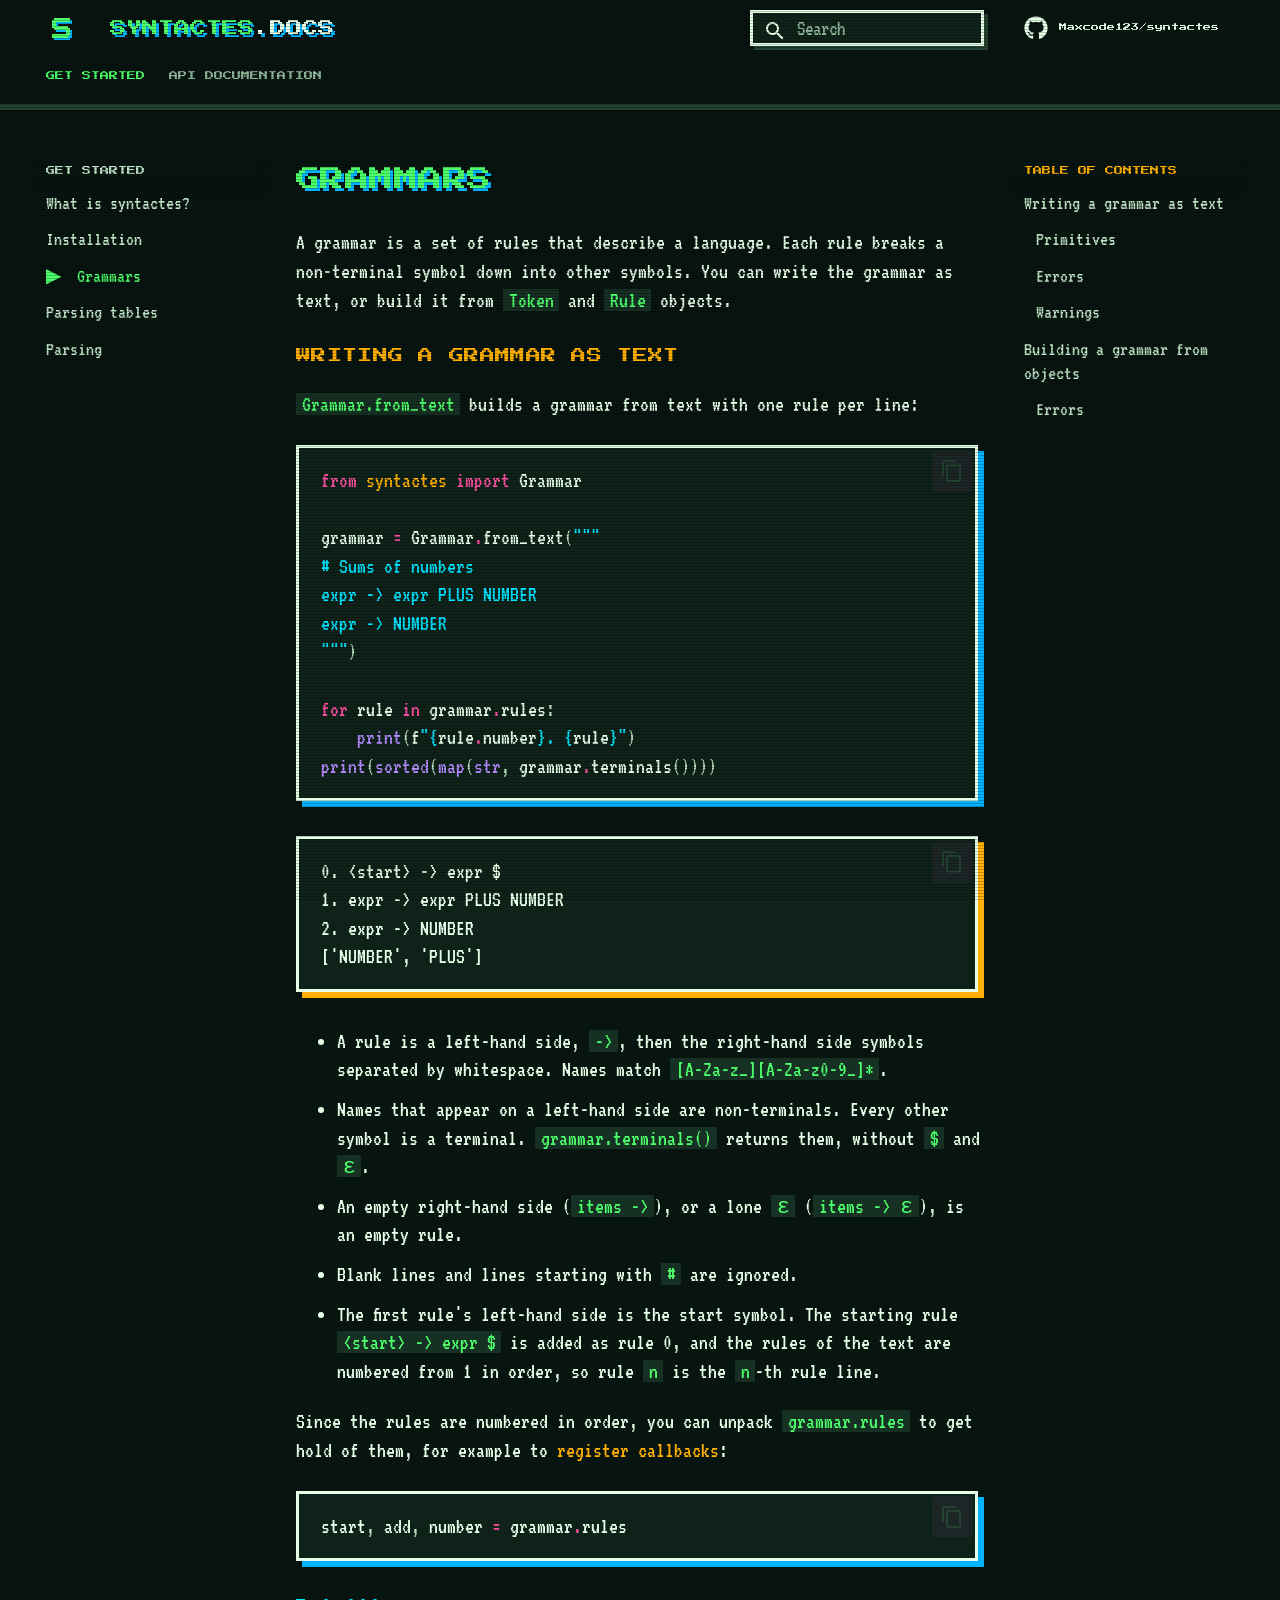
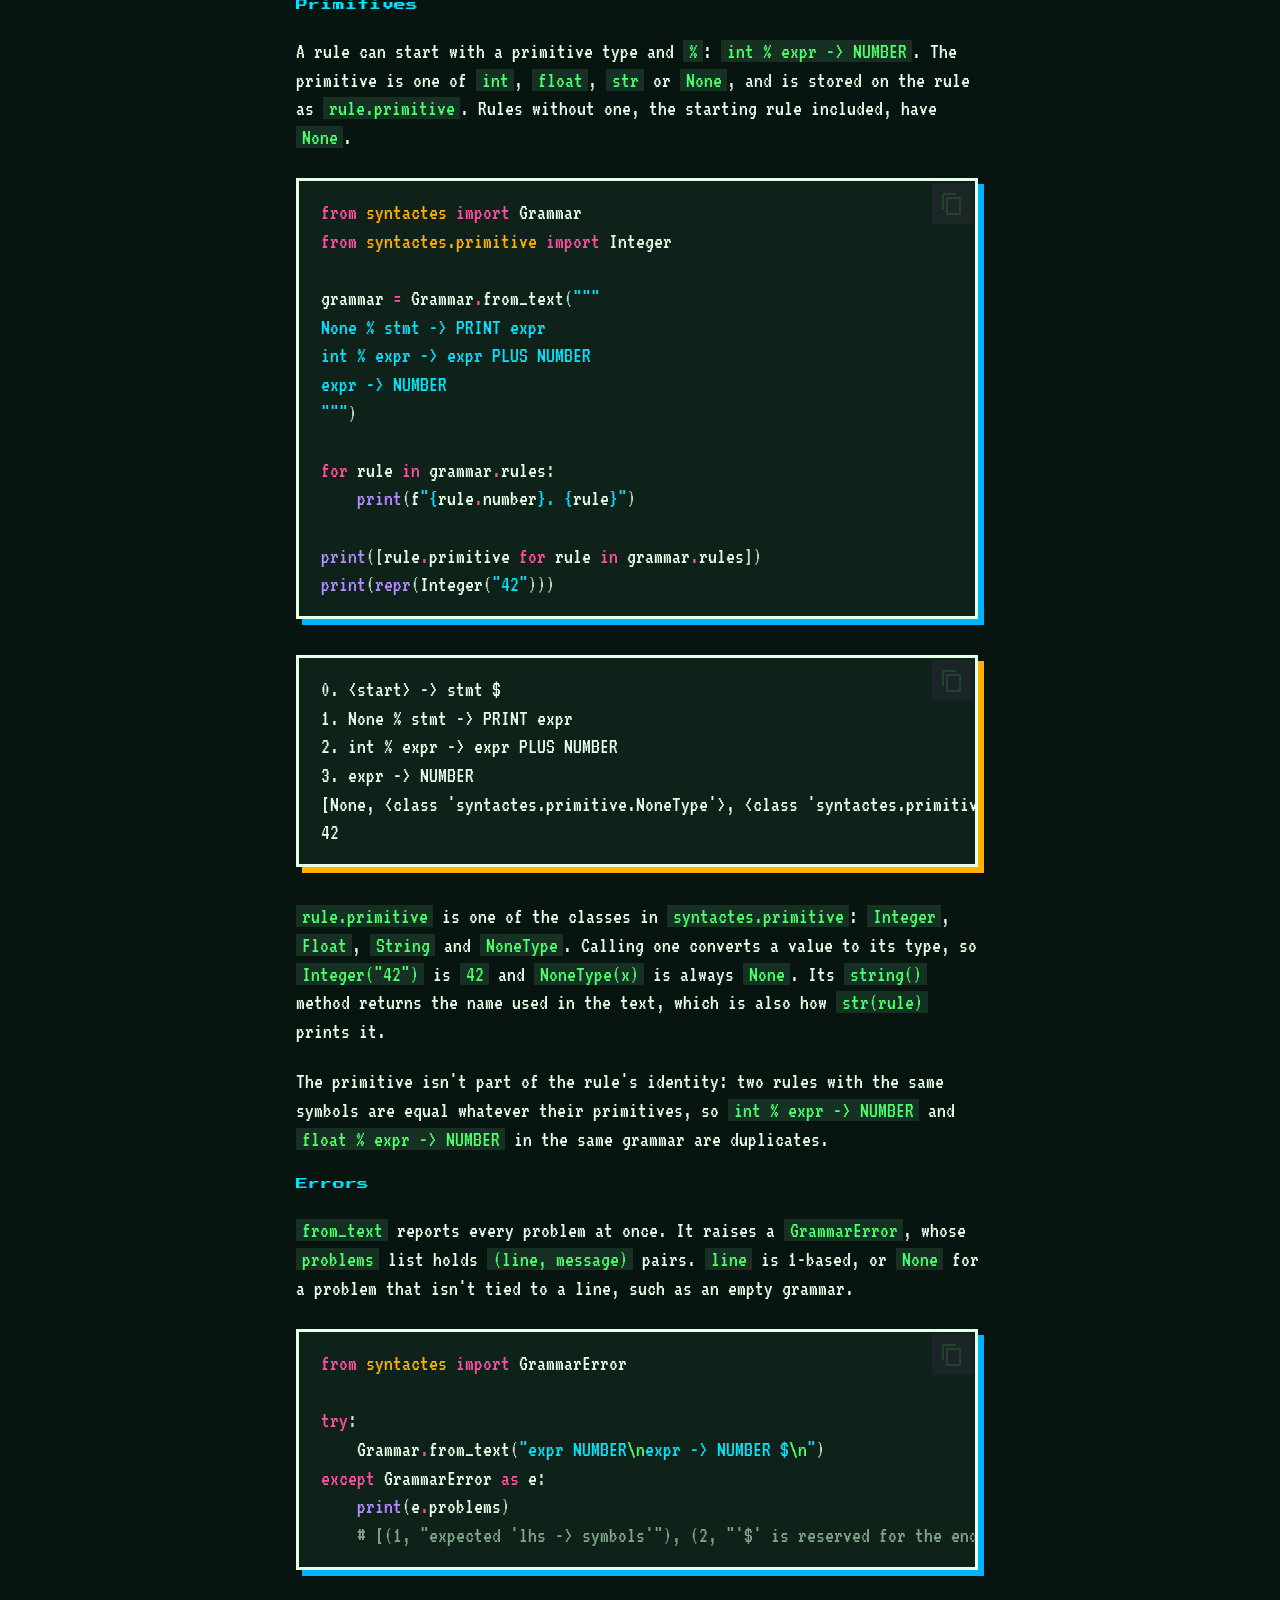
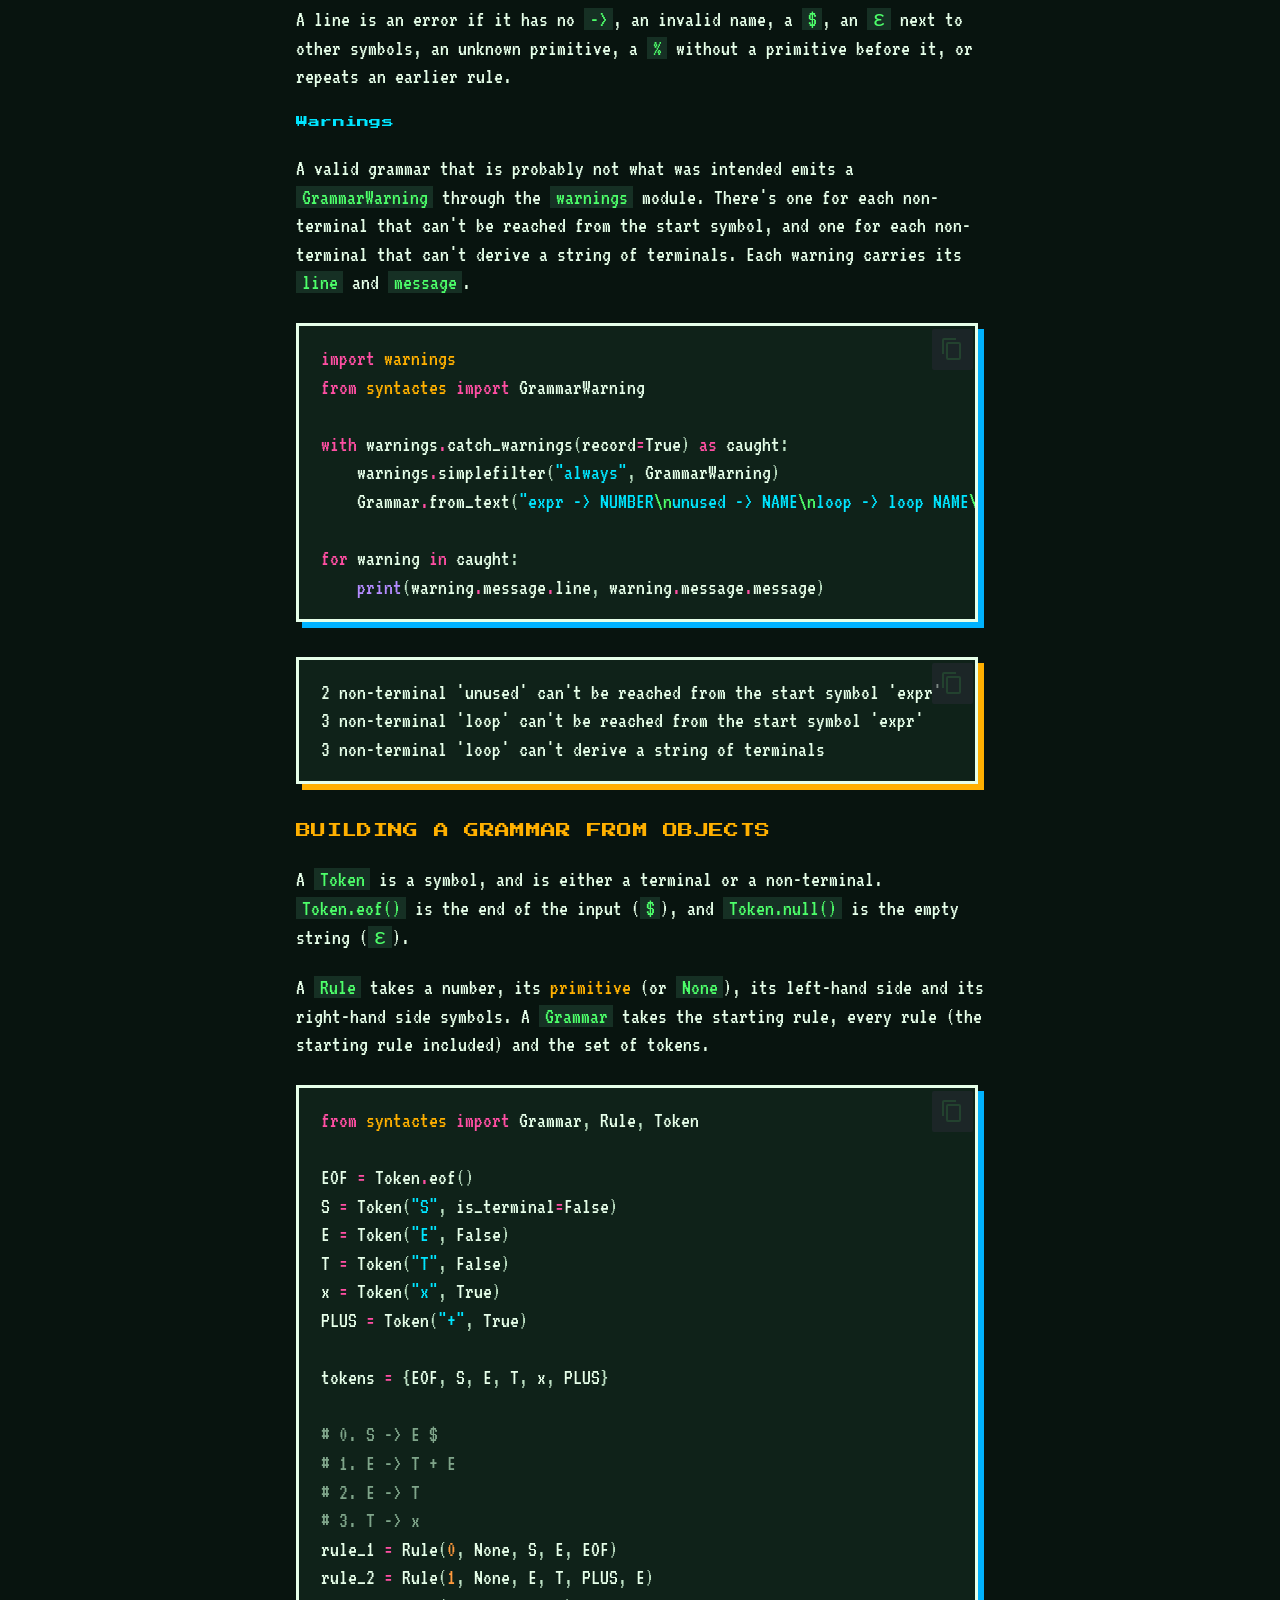
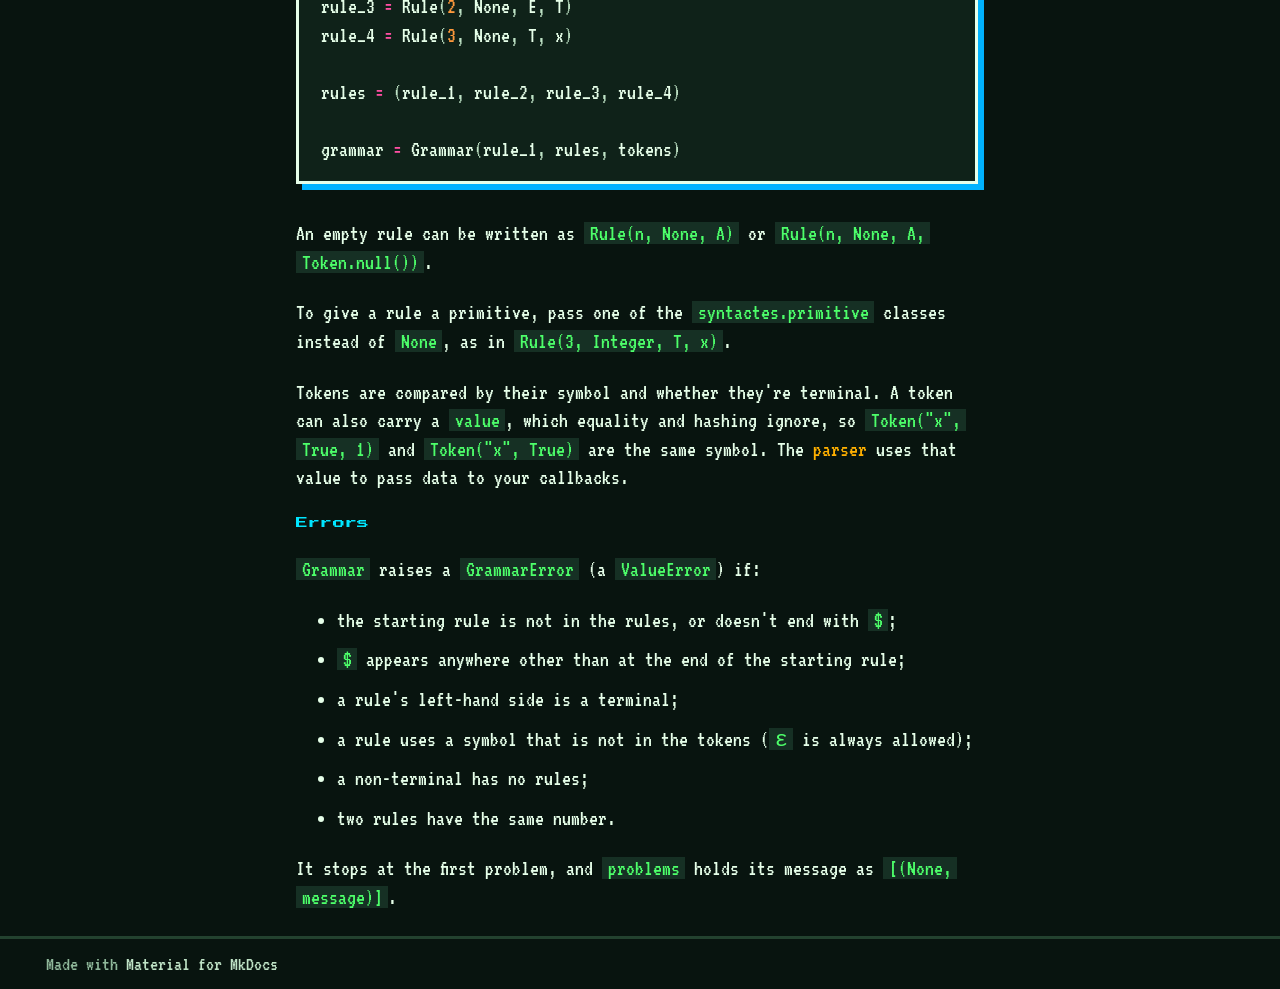
==== commit dffa01d7: "Deployed 2fe98ad with MkDocs version: 1.6.1" ====
--- a/grammars/index.html
+++ b/grammars/index.html
@@ -464,6 +464,17 @@
       <ul class="md-nav__list">
         
           <li class="md-nav__item">
+  <a href="#primitives" class="md-nav__link">
+    <span class="md-ellipsis">
+      
+        Primitives
+      
+    </span>
+  </a>
+  
+</li>
+        
+          <li class="md-nav__item">
   <a href="#errors" class="md-nav__link">
     <span class="md-ellipsis">
       
@@ -770,6 +781,17 @@
   
     <nav class="md-nav" aria-label="Writing a grammar as text">
       <ul class="md-nav__list">
+        
+          <li class="md-nav__item">
+  <a href="#primitives" class="md-nav__link">
+    <span class="md-ellipsis">
+      
+        Primitives
+      
+    </span>
+  </a>
+  
+</li>
         
           <li class="md-nav__item">
   <a href="#errors" class="md-nav__link">
@@ -891,71 +913,111 @@
 hold of them, for example to <a href="../parsing/#callbacks">register callbacks</a>:</p>
 <div class="language-python highlight"><pre><span></span><code><span id="__span-2-1"><a id="__codelineno-2-1" name="__codelineno-2-1" href="#__codelineno-2-1"></a><span class="n">start</span><span class="p">,</span> <span class="n">add</span><span class="p">,</span> <span class="n">number</span> <span class="o">=</span> <span class="n">grammar</span><span class="o">.</span><span class="n">rules</span>
 </span></code></pre></div>
+<h3 id="primitives">Primitives</h3>
+<p>A rule can start with a primitive type and <code>%</code>: <code>int % expr -&gt; NUMBER</code>. The
+primitive is one of <code>int</code>, <code>float</code>, <code>str</code> or <code>None</code>, and is stored on the rule
+as <code>rule.primitive</code>. Rules without one, the starting rule included, have
+<code>None</code>.</p>
+<div class="language-python highlight"><pre><span></span><code><span id="__span-3-1"><a id="__codelineno-3-1" name="__codelineno-3-1" href="#__codelineno-3-1"></a><span class="kn">from</span><span class="w"> </span><span class="nn">syntactes</span><span class="w"> </span><span class="kn">import</span> <span class="n">Grammar</span>
+</span><span id="__span-3-2"><a id="__codelineno-3-2" name="__codelineno-3-2" href="#__codelineno-3-2"></a><span class="kn">from</span><span class="w"> </span><span class="nn">syntactes.primitive</span><span class="w"> </span><span class="kn">import</span> <span class="n">Integer</span>
+</span><span id="__span-3-3"><a id="__codelineno-3-3" name="__codelineno-3-3" href="#__codelineno-3-3"></a>
+</span><span id="__span-3-4"><a id="__codelineno-3-4" name="__codelineno-3-4" href="#__codelineno-3-4"></a><span class="n">grammar</span> <span class="o">=</span> <span class="n">Grammar</span><span class="o">.</span><span class="n">from_text</span><span class="p">(</span><span class="s2">"""</span>
+</span><span id="__span-3-5"><a id="__codelineno-3-5" name="__codelineno-3-5" href="#__codelineno-3-5"></a><span class="s2">None </span><span class="si">% s</span><span class="s2">tmt -&gt; PRINT expr</span>
+</span><span id="__span-3-6"><a id="__codelineno-3-6" name="__codelineno-3-6" href="#__codelineno-3-6"></a><span class="s2">int </span><span class="si">% e</span><span class="s2">xpr -&gt; expr PLUS NUMBER</span>
+</span><span id="__span-3-7"><a id="__codelineno-3-7" name="__codelineno-3-7" href="#__codelineno-3-7"></a><span class="s2">expr -&gt; NUMBER</span>
+</span><span id="__span-3-8"><a id="__codelineno-3-8" name="__codelineno-3-8" href="#__codelineno-3-8"></a><span class="s2">"""</span><span class="p">)</span>
+</span><span id="__span-3-9"><a id="__codelineno-3-9" name="__codelineno-3-9" href="#__codelineno-3-9"></a>
+</span><span id="__span-3-10"><a id="__codelineno-3-10" name="__codelineno-3-10" href="#__codelineno-3-10"></a><span class="k">for</span> <span class="n">rule</span> <span class="ow">in</span> <span class="n">grammar</span><span class="o">.</span><span class="n">rules</span><span class="p">:</span>
+</span><span id="__span-3-11"><a id="__codelineno-3-11" name="__codelineno-3-11" href="#__codelineno-3-11"></a>    <span class="nb">print</span><span class="p">(</span><span class="sa">f</span><span class="s2">"</span><span class="si">{</span><span class="n">rule</span><span class="o">.</span><span class="n">number</span><span class="si">}</span><span class="s2">. </span><span class="si">{</span><span class="n">rule</span><span class="si">}</span><span class="s2">"</span><span class="p">)</span>
+</span><span id="__span-3-12"><a id="__codelineno-3-12" name="__codelineno-3-12" href="#__codelineno-3-12"></a>
+</span><span id="__span-3-13"><a id="__codelineno-3-13" name="__codelineno-3-13" href="#__codelineno-3-13"></a><span class="nb">print</span><span class="p">([</span><span class="n">rule</span><span class="o">.</span><span class="n">primitive</span> <span class="k">for</span> <span class="n">rule</span> <span class="ow">in</span> <span class="n">grammar</span><span class="o">.</span><span class="n">rules</span><span class="p">])</span>
+</span><span id="__span-3-14"><a id="__codelineno-3-14" name="__codelineno-3-14" href="#__codelineno-3-14"></a><span class="nb">print</span><span class="p">(</span><span class="nb">repr</span><span class="p">(</span><span class="n">Integer</span><span class="p">(</span><span class="s2">"42"</span><span class="p">)))</span>
+</span></code></pre></div>
+<div class="language-text highlight"><pre><span></span><code><span id="__span-4-1"><a id="__codelineno-4-1" name="__codelineno-4-1" href="#__codelineno-4-1"></a>0. &lt;start&gt; -&gt; stmt $
+</span><span id="__span-4-2"><a id="__codelineno-4-2" name="__codelineno-4-2" href="#__codelineno-4-2"></a>1. None % stmt -&gt; PRINT expr
+</span><span id="__span-4-3"><a id="__codelineno-4-3" name="__codelineno-4-3" href="#__codelineno-4-3"></a>2. int % expr -&gt; expr PLUS NUMBER
+</span><span id="__span-4-4"><a id="__codelineno-4-4" name="__codelineno-4-4" href="#__codelineno-4-4"></a>3. expr -&gt; NUMBER
+</span><span id="__span-4-5"><a id="__codelineno-4-5" name="__codelineno-4-5" href="#__codelineno-4-5"></a>[None, &lt;class 'syntactes.primitive.NoneType'&gt;, &lt;class 'syntactes.primitive.Integer'&gt;, None]
+</span><span id="__span-4-6"><a id="__codelineno-4-6" name="__codelineno-4-6" href="#__codelineno-4-6"></a>42
+</span></code></pre></div>
+<p><code>rule.primitive</code> is one of the classes in <code>syntactes.primitive</code>: <code>Integer</code>,
+<code>Float</code>, <code>String</code> and <code>NoneType</code>. Calling one converts a value to its type, so
+<code>Integer("42")</code> is <code>42</code> and <code>NoneType(x)</code> is always <code>None</code>. Its <code>string()</code>
+method returns the name used in the text, which is also how <code>str(rule)</code> prints
+it.</p>
+<p>The primitive isn't part of the rule's identity: two rules with the same
+symbols are equal whatever their primitives, so <code>int % expr -&gt; NUMBER</code> and
+<code>float % expr -&gt; NUMBER</code> in the same grammar are duplicates.</p>
 <h3 id="errors">Errors</h3>
 <p><code>from_text</code> reports every problem at once. It raises a <code>GrammarError</code>, whose
 <code>problems</code> list holds <code>(line, message)</code> pairs. <code>line</code> is 1-based, or <code>None</code> for
 a problem that isn't tied to a line, such as an empty grammar.</p>
-<div class="language-python highlight"><pre><span></span><code><span id="__span-3-1"><a id="__codelineno-3-1" name="__codelineno-3-1" href="#__codelineno-3-1"></a><span class="kn">from</span><span class="w"> </span><span class="nn">syntactes</span><span class="w"> </span><span class="kn">import</span> <span class="n">GrammarError</span>
-</span><span id="__span-3-2"><a id="__codelineno-3-2" name="__codelineno-3-2" href="#__codelineno-3-2"></a>
-</span><span id="__span-3-3"><a id="__codelineno-3-3" name="__codelineno-3-3" href="#__codelineno-3-3"></a><span class="k">try</span><span class="p">:</span>
-</span><span id="__span-3-4"><a id="__codelineno-3-4" name="__codelineno-3-4" href="#__codelineno-3-4"></a>    <span class="n">Grammar</span><span class="o">.</span><span class="n">from_text</span><span class="p">(</span><span class="s2">"expr NUMBER</span><span class="se">\n</span><span class="s2">expr -&gt; NUMBER $</span><span class="se">\n</span><span class="s2">"</span><span class="p">)</span>
-</span><span id="__span-3-5"><a id="__codelineno-3-5" name="__codelineno-3-5" href="#__codelineno-3-5"></a><span class="k">except</span> <span class="n">GrammarError</span> <span class="k">as</span> <span class="n">e</span><span class="p">:</span>
-</span><span id="__span-3-6"><a id="__codelineno-3-6" name="__codelineno-3-6" href="#__codelineno-3-6"></a>    <span class="nb">print</span><span class="p">(</span><span class="n">e</span><span class="o">.</span><span class="n">problems</span><span class="p">)</span>
-</span><span id="__span-3-7"><a id="__codelineno-3-7" name="__codelineno-3-7" href="#__codelineno-3-7"></a>    <span class="c1"># [(1, "expected 'lhs -&gt; symbols'"), (2, "'$' is reserved for the end of the input")]</span>
+<div class="language-python highlight"><pre><span></span><code><span id="__span-5-1"><a id="__codelineno-5-1" name="__codelineno-5-1" href="#__codelineno-5-1"></a><span class="kn">from</span><span class="w"> </span><span class="nn">syntactes</span><span class="w"> </span><span class="kn">import</span> <span class="n">GrammarError</span>
+</span><span id="__span-5-2"><a id="__codelineno-5-2" name="__codelineno-5-2" href="#__codelineno-5-2"></a>
+</span><span id="__span-5-3"><a id="__codelineno-5-3" name="__codelineno-5-3" href="#__codelineno-5-3"></a><span class="k">try</span><span class="p">:</span>
+</span><span id="__span-5-4"><a id="__codelineno-5-4" name="__codelineno-5-4" href="#__codelineno-5-4"></a>    <span class="n">Grammar</span><span class="o">.</span><span class="n">from_text</span><span class="p">(</span><span class="s2">"expr NUMBER</span><span class="se">\n</span><span class="s2">expr -&gt; NUMBER $</span><span class="se">\n</span><span class="s2">"</span><span class="p">)</span>
+</span><span id="__span-5-5"><a id="__codelineno-5-5" name="__codelineno-5-5" href="#__codelineno-5-5"></a><span class="k">except</span> <span class="n">GrammarError</span> <span class="k">as</span> <span class="n">e</span><span class="p">:</span>
+</span><span id="__span-5-6"><a id="__codelineno-5-6" name="__codelineno-5-6" href="#__codelineno-5-6"></a>    <span class="nb">print</span><span class="p">(</span><span class="n">e</span><span class="o">.</span><span class="n">problems</span><span class="p">)</span>
+</span><span id="__span-5-7"><a id="__codelineno-5-7" name="__codelineno-5-7" href="#__codelineno-5-7"></a>    <span class="c1"># [(1, "expected 'lhs -&gt; symbols'"), (2, "'$' is reserved for the end of the input")]</span>
 </span></code></pre></div>
 <p>A line is an error if it has no <code>-&gt;</code>, an invalid name, a <code>$</code>, an <code>ε</code> next to
-other symbols, or repeats an earlier rule.</p>
+other symbols, an unknown primitive, a <code>%</code> without a primitive before it, or
+repeats an earlier rule.</p>
 <h3 id="warnings">Warnings</h3>
 <p>A valid grammar that is probably not what was intended emits a
 <code>GrammarWarning</code> through the <code>warnings</code> module. There's one for each
 non-terminal that can't be reached from the start symbol, and one for each
 non-terminal that can't derive a string of terminals. Each warning carries its
 <code>line</code> and <code>message</code>.</p>
-<div class="language-python highlight"><pre><span></span><code><span id="__span-4-1"><a id="__codelineno-4-1" name="__codelineno-4-1" href="#__codelineno-4-1"></a><span class="kn">import</span><span class="w"> </span><span class="nn">warnings</span>
-</span><span id="__span-4-2"><a id="__codelineno-4-2" name="__codelineno-4-2" href="#__codelineno-4-2"></a><span class="kn">from</span><span class="w"> </span><span class="nn">syntactes</span><span class="w"> </span><span class="kn">import</span> <span class="n">GrammarWarning</span>
-</span><span id="__span-4-3"><a id="__codelineno-4-3" name="__codelineno-4-3" href="#__codelineno-4-3"></a>
-</span><span id="__span-4-4"><a id="__codelineno-4-4" name="__codelineno-4-4" href="#__codelineno-4-4"></a><span class="k">with</span> <span class="n">warnings</span><span class="o">.</span><span class="n">catch_warnings</span><span class="p">(</span><span class="n">record</span><span class="o">=</span><span class="kc">True</span><span class="p">)</span> <span class="k">as</span> <span class="n">caught</span><span class="p">:</span>
-</span><span id="__span-4-5"><a id="__codelineno-4-5" name="__codelineno-4-5" href="#__codelineno-4-5"></a>    <span class="n">warnings</span><span class="o">.</span><span class="n">simplefilter</span><span class="p">(</span><span class="s2">"always"</span><span class="p">,</span> <span class="n">GrammarWarning</span><span class="p">)</span>
-</span><span id="__span-4-6"><a id="__codelineno-4-6" name="__codelineno-4-6" href="#__codelineno-4-6"></a>    <span class="n">Grammar</span><span class="o">.</span><span class="n">from_text</span><span class="p">(</span><span class="s2">"expr -&gt; NUMBER</span><span class="se">\n</span><span class="s2">unused -&gt; NAME</span><span class="se">\n</span><span class="s2">loop -&gt; loop NAME</span><span class="se">\n</span><span class="s2">"</span><span class="p">)</span>
-</span><span id="__span-4-7"><a id="__codelineno-4-7" name="__codelineno-4-7" href="#__codelineno-4-7"></a>
-</span><span id="__span-4-8"><a id="__codelineno-4-8" name="__codelineno-4-8" href="#__codelineno-4-8"></a><span class="k">for</span> <span class="n">warning</span> <span class="ow">in</span> <span class="n">caught</span><span class="p">:</span>
-</span><span id="__span-4-9"><a id="__codelineno-4-9" name="__codelineno-4-9" href="#__codelineno-4-9"></a>    <span class="nb">print</span><span class="p">(</span><span class="n">warning</span><span class="o">.</span><span class="n">message</span><span class="o">.</span><span class="n">line</span><span class="p">,</span> <span class="n">warning</span><span class="o">.</span><span class="n">message</span><span class="o">.</span><span class="n">message</span><span class="p">)</span>
+<div class="language-python highlight"><pre><span></span><code><span id="__span-6-1"><a id="__codelineno-6-1" name="__codelineno-6-1" href="#__codelineno-6-1"></a><span class="kn">import</span><span class="w"> </span><span class="nn">warnings</span>
+</span><span id="__span-6-2"><a id="__codelineno-6-2" name="__codelineno-6-2" href="#__codelineno-6-2"></a><span class="kn">from</span><span class="w"> </span><span class="nn">syntactes</span><span class="w"> </span><span class="kn">import</span> <span class="n">GrammarWarning</span>
+</span><span id="__span-6-3"><a id="__codelineno-6-3" name="__codelineno-6-3" href="#__codelineno-6-3"></a>
+</span><span id="__span-6-4"><a id="__codelineno-6-4" name="__codelineno-6-4" href="#__codelineno-6-4"></a><span class="k">with</span> <span class="n">warnings</span><span class="o">.</span><span class="n">catch_warnings</span><span class="p">(</span><span class="n">record</span><span class="o">=</span><span class="kc">True</span><span class="p">)</span> <span class="k">as</span> <span class="n">caught</span><span class="p">:</span>
+</span><span id="__span-6-5"><a id="__codelineno-6-5" name="__codelineno-6-5" href="#__codelineno-6-5"></a>    <span class="n">warnings</span><span class="o">.</span><span class="n">simplefilter</span><span class="p">(</span><span class="s2">"always"</span><span class="p">,</span> <span class="n">GrammarWarning</span><span class="p">)</span>
+</span><span id="__span-6-6"><a id="__codelineno-6-6" name="__codelineno-6-6" href="#__codelineno-6-6"></a>    <span class="n">Grammar</span><span class="o">.</span><span class="n">from_text</span><span class="p">(</span><span class="s2">"expr -&gt; NUMBER</span><span class="se">\n</span><span class="s2">unused -&gt; NAME</span><span class="se">\n</span><span class="s2">loop -&gt; loop NAME</span><span class="se">\n</span><span class="s2">"</span><span class="p">)</span>
+</span><span id="__span-6-7"><a id="__codelineno-6-7" name="__codelineno-6-7" href="#__codelineno-6-7"></a>
+</span><span id="__span-6-8"><a id="__codelineno-6-8" name="__codelineno-6-8" href="#__codelineno-6-8"></a><span class="k">for</span> <span class="n">warning</span> <span class="ow">in</span> <span class="n">caught</span><span class="p">:</span>
+</span><span id="__span-6-9"><a id="__codelineno-6-9" name="__codelineno-6-9" href="#__codelineno-6-9"></a>    <span class="nb">print</span><span class="p">(</span><span class="n">warning</span><span class="o">.</span><span class="n">message</span><span class="o">.</span><span class="n">line</span><span class="p">,</span> <span class="n">warning</span><span class="o">.</span><span class="n">message</span><span class="o">.</span><span class="n">message</span><span class="p">)</span>
 </span></code></pre></div>
-<div class="language-text highlight"><pre><span></span><code><span id="__span-5-1"><a id="__codelineno-5-1" name="__codelineno-5-1" href="#__codelineno-5-1"></a>2 non-terminal 'unused' can't be reached from the start symbol 'expr'
-</span><span id="__span-5-2"><a id="__codelineno-5-2" name="__codelineno-5-2" href="#__codelineno-5-2"></a>3 non-terminal 'loop' can't be reached from the start symbol 'expr'
-</span><span id="__span-5-3"><a id="__codelineno-5-3" name="__codelineno-5-3" href="#__codelineno-5-3"></a>3 non-terminal 'loop' can't derive a string of terminals
+<div class="language-text highlight"><pre><span></span><code><span id="__span-7-1"><a id="__codelineno-7-1" name="__codelineno-7-1" href="#__codelineno-7-1"></a>2 non-terminal 'unused' can't be reached from the start symbol 'expr'
+</span><span id="__span-7-2"><a id="__codelineno-7-2" name="__codelineno-7-2" href="#__codelineno-7-2"></a>3 non-terminal 'loop' can't be reached from the start symbol 'expr'
+</span><span id="__span-7-3"><a id="__codelineno-7-3" name="__codelineno-7-3" href="#__codelineno-7-3"></a>3 non-terminal 'loop' can't derive a string of terminals
 </span></code></pre></div>
 <h2 id="building-a-grammar-from-objects">Building a grammar from objects</h2>
 <p>A <code>Token</code> is a symbol, and is either a terminal or a non-terminal. <code>Token.eof()</code>
 is the end of the input (<code>$</code>), and <code>Token.null()</code> is the empty string (<code>ε</code>).</p>
-<p>A <code>Rule</code> takes a number, its left-hand side and its right-hand side symbols.
+<p>A <code>Rule</code> takes a number, its <a href="#primitives">primitive</a> (or <code>None</code>), its
+left-hand side and its right-hand side symbols.
 A <code>Grammar</code> takes the starting rule, every rule (the starting rule included)
 and the set of tokens.</p>
-<div class="language-python highlight"><pre><span></span><code><span id="__span-6-1"><a id="__codelineno-6-1" name="__codelineno-6-1" href="#__codelineno-6-1"></a><span class="kn">from</span><span class="w"> </span><span class="nn">syntactes</span><span class="w"> </span><span class="kn">import</span> <span class="n">Grammar</span><span class="p">,</span> <span class="n">Rule</span><span class="p">,</span> <span class="n">Token</span>
-</span><span id="__span-6-2"><a id="__codelineno-6-2" name="__codelineno-6-2" href="#__codelineno-6-2"></a>
-</span><span id="__span-6-3"><a id="__codelineno-6-3" name="__codelineno-6-3" href="#__codelineno-6-3"></a><span class="n">EOF</span> <span class="o">=</span> <span class="n">Token</span><span class="o">.</span><span class="n">eof</span><span class="p">()</span>
-</span><span id="__span-6-4"><a id="__codelineno-6-4" name="__codelineno-6-4" href="#__codelineno-6-4"></a><span class="n">S</span> <span class="o">=</span> <span class="n">Token</span><span class="p">(</span><span class="s2">"S"</span><span class="p">,</span> <span class="n">is_terminal</span><span class="o">=</span><span class="kc">False</span><span class="p">)</span>
-</span><span id="__span-6-5"><a id="__codelineno-6-5" name="__codelineno-6-5" href="#__codelineno-6-5"></a><span class="n">E</span> <span class="o">=</span> <span class="n">Token</span><span class="p">(</span><span class="s2">"E"</span><span class="p">,</span> <span class="kc">False</span><span class="p">)</span>
-</span><span id="__span-6-6"><a id="__codelineno-6-6" name="__codelineno-6-6" href="#__codelineno-6-6"></a><span class="n">T</span> <span class="o">=</span> <span class="n">Token</span><span class="p">(</span><span class="s2">"T"</span><span class="p">,</span> <span class="kc">False</span><span class="p">)</span>
-</span><span id="__span-6-7"><a id="__codelineno-6-7" name="__codelineno-6-7" href="#__codelineno-6-7"></a><span class="n">x</span> <span class="o">=</span> <span class="n">Token</span><span class="p">(</span><span class="s2">"x"</span><span class="p">,</span> <span class="kc">True</span><span class="p">)</span>
-</span><span id="__span-6-8"><a id="__codelineno-6-8" name="__codelineno-6-8" href="#__codelineno-6-8"></a><span class="n">PLUS</span> <span class="o">=</span> <span class="n">Token</span><span class="p">(</span><span class="s2">"+"</span><span class="p">,</span> <span class="kc">True</span><span class="p">)</span>
-</span><span id="__span-6-9"><a id="__codelineno-6-9" name="__codelineno-6-9" href="#__codelineno-6-9"></a>
-</span><span id="__span-6-10"><a id="__codelineno-6-10" name="__codelineno-6-10" href="#__codelineno-6-10"></a><span class="n">tokens</span> <span class="o">=</span> <span class="p">{</span><span class="n">EOF</span><span class="p">,</span> <span class="n">S</span><span class="p">,</span> <span class="n">E</span><span class="p">,</span> <span class="n">T</span><span class="p">,</span> <span class="n">x</span><span class="p">,</span> <span class="n">PLUS</span><span class="p">}</span>
-</span><span id="__span-6-11"><a id="__codelineno-6-11" name="__codelineno-6-11" href="#__codelineno-6-11"></a>
-</span><span id="__span-6-12"><a id="__codelineno-6-12" name="__codelineno-6-12" href="#__codelineno-6-12"></a><span class="c1"># 0. S -&gt; E $</span>
-</span><span id="__span-6-13"><a id="__codelineno-6-13" name="__codelineno-6-13" href="#__codelineno-6-13"></a><span class="c1"># 1. E -&gt; T + E</span>
-</span><span id="__span-6-14"><a id="__codelineno-6-14" name="__codelineno-6-14" href="#__codelineno-6-14"></a><span class="c1"># 2. E -&gt; T</span>
-</span><span id="__span-6-15"><a id="__codelineno-6-15" name="__codelineno-6-15" href="#__codelineno-6-15"></a><span class="c1"># 3. T -&gt; x</span>
-</span><span id="__span-6-16"><a id="__codelineno-6-16" name="__codelineno-6-16" href="#__codelineno-6-16"></a><span class="n">rule_1</span> <span class="o">=</span> <span class="n">Rule</span><span class="p">(</span><span class="mi">0</span><span class="p">,</span> <span class="n">S</span><span class="p">,</span> <span class="n">E</span><span class="p">,</span> <span class="n">EOF</span><span class="p">)</span>
-</span><span id="__span-6-17"><a id="__codelineno-6-17" name="__codelineno-6-17" href="#__codelineno-6-17"></a><span class="n">rule_2</span> <span class="o">=</span> <span class="n">Rule</span><span class="p">(</span><span class="mi">1</span><span class="p">,</span> <span class="n">E</span><span class="p">,</span> <span class="n">T</span><span class="p">,</span> <span class="n">PLUS</span><span class="p">,</span> <span class="n">E</span><span class="p">)</span>
-</span><span id="__span-6-18"><a id="__codelineno-6-18" name="__codelineno-6-18" href="#__codelineno-6-18"></a><span class="n">rule_3</span> <span class="o">=</span> <span class="n">Rule</span><span class="p">(</span><span class="mi">2</span><span class="p">,</span> <span class="n">E</span><span class="p">,</span> <span class="n">T</span><span class="p">)</span>
-</span><span id="__span-6-19"><a id="__codelineno-6-19" name="__codelineno-6-19" href="#__codelineno-6-19"></a><span class="n">rule_4</span> <span class="o">=</span> <span class="n">Rule</span><span class="p">(</span><span class="mi">3</span><span class="p">,</span> <span class="n">T</span><span class="p">,</span> <span class="n">x</span><span class="p">)</span>
-</span><span id="__span-6-20"><a id="__codelineno-6-20" name="__codelineno-6-20" href="#__codelineno-6-20"></a>
-</span><span id="__span-6-21"><a id="__codelineno-6-21" name="__codelineno-6-21" href="#__codelineno-6-21"></a><span class="n">rules</span> <span class="o">=</span> <span class="p">(</span><span class="n">rule_1</span><span class="p">,</span> <span class="n">rule_2</span><span class="p">,</span> <span class="n">rule_3</span><span class="p">,</span> <span class="n">rule_4</span><span class="p">)</span>
-</span><span id="__span-6-22"><a id="__codelineno-6-22" name="__codelineno-6-22" href="#__codelineno-6-22"></a>
-</span><span id="__span-6-23"><a id="__codelineno-6-23" name="__codelineno-6-23" href="#__codelineno-6-23"></a><span class="n">grammar</span> <span class="o">=</span> <span class="n">Grammar</span><span class="p">(</span><span class="n">rule_1</span><span class="p">,</span> <span class="n">rules</span><span class="p">,</span> <span class="n">tokens</span><span class="p">)</span>
+<div class="language-python highlight"><pre><span></span><code><span id="__span-8-1"><a id="__codelineno-8-1" name="__codelineno-8-1" href="#__codelineno-8-1"></a><span class="kn">from</span><span class="w"> </span><span class="nn">syntactes</span><span class="w"> </span><span class="kn">import</span> <span class="n">Grammar</span><span class="p">,</span> <span class="n">Rule</span><span class="p">,</span> <span class="n">Token</span>
+</span><span id="__span-8-2"><a id="__codelineno-8-2" name="__codelineno-8-2" href="#__codelineno-8-2"></a>
+</span><span id="__span-8-3"><a id="__codelineno-8-3" name="__codelineno-8-3" href="#__codelineno-8-3"></a><span class="n">EOF</span> <span class="o">=</span> <span class="n">Token</span><span class="o">.</span><span class="n">eof</span><span class="p">()</span>
+</span><span id="__span-8-4"><a id="__codelineno-8-4" name="__codelineno-8-4" href="#__codelineno-8-4"></a><span class="n">S</span> <span class="o">=</span> <span class="n">Token</span><span class="p">(</span><span class="s2">"S"</span><span class="p">,</span> <span class="n">is_terminal</span><span class="o">=</span><span class="kc">False</span><span class="p">)</span>
+</span><span id="__span-8-5"><a id="__codelineno-8-5" name="__codelineno-8-5" href="#__codelineno-8-5"></a><span class="n">E</span> <span class="o">=</span> <span class="n">Token</span><span class="p">(</span><span class="s2">"E"</span><span class="p">,</span> <span class="kc">False</span><span class="p">)</span>
+</span><span id="__span-8-6"><a id="__codelineno-8-6" name="__codelineno-8-6" href="#__codelineno-8-6"></a><span class="n">T</span> <span class="o">=</span> <span class="n">Token</span><span class="p">(</span><span class="s2">"T"</span><span class="p">,</span> <span class="kc">False</span><span class="p">)</span>
+</span><span id="__span-8-7"><a id="__codelineno-8-7" name="__codelineno-8-7" href="#__codelineno-8-7"></a><span class="n">x</span> <span class="o">=</span> <span class="n">Token</span><span class="p">(</span><span class="s2">"x"</span><span class="p">,</span> <span class="kc">True</span><span class="p">)</span>
+</span><span id="__span-8-8"><a id="__codelineno-8-8" name="__codelineno-8-8" href="#__codelineno-8-8"></a><span class="n">PLUS</span> <span class="o">=</span> <span class="n">Token</span><span class="p">(</span><span class="s2">"+"</span><span class="p">,</span> <span class="kc">True</span><span class="p">)</span>
+</span><span id="__span-8-9"><a id="__codelineno-8-9" name="__codelineno-8-9" href="#__codelineno-8-9"></a>
+</span><span id="__span-8-10"><a id="__codelineno-8-10" name="__codelineno-8-10" href="#__codelineno-8-10"></a><span class="n">tokens</span> <span class="o">=</span> <span class="p">{</span><span class="n">EOF</span><span class="p">,</span> <span class="n">S</span><span class="p">,</span> <span class="n">E</span><span class="p">,</span> <span class="n">T</span><span class="p">,</span> <span class="n">x</span><span class="p">,</span> <span class="n">PLUS</span><span class="p">}</span>
+</span><span id="__span-8-11"><a id="__codelineno-8-11" name="__codelineno-8-11" href="#__codelineno-8-11"></a>
+</span><span id="__span-8-12"><a id="__codelineno-8-12" name="__codelineno-8-12" href="#__codelineno-8-12"></a><span class="c1"># 0. S -&gt; E $</span>
+</span><span id="__span-8-13"><a id="__codelineno-8-13" name="__codelineno-8-13" href="#__codelineno-8-13"></a><span class="c1"># 1. E -&gt; T + E</span>
+</span><span id="__span-8-14"><a id="__codelineno-8-14" name="__codelineno-8-14" href="#__codelineno-8-14"></a><span class="c1"># 2. E -&gt; T</span>
+</span><span id="__span-8-15"><a id="__codelineno-8-15" name="__codelineno-8-15" href="#__codelineno-8-15"></a><span class="c1"># 3. T -&gt; x</span>
+</span><span id="__span-8-16"><a id="__codelineno-8-16" name="__codelineno-8-16" href="#__codelineno-8-16"></a><span class="n">rule_1</span> <span class="o">=</span> <span class="n">Rule</span><span class="p">(</span><span class="mi">0</span><span class="p">,</span> <span class="kc">None</span><span class="p">,</span> <span class="n">S</span><span class="p">,</span> <span class="n">E</span><span class="p">,</span> <span class="n">EOF</span><span class="p">)</span>
+</span><span id="__span-8-17"><a id="__codelineno-8-17" name="__codelineno-8-17" href="#__codelineno-8-17"></a><span class="n">rule_2</span> <span class="o">=</span> <span class="n">Rule</span><span class="p">(</span><span class="mi">1</span><span class="p">,</span> <span class="kc">None</span><span class="p">,</span> <span class="n">E</span><span class="p">,</span> <span class="n">T</span><span class="p">,</span> <span class="n">PLUS</span><span class="p">,</span> <span class="n">E</span><span class="p">)</span>
+</span><span id="__span-8-18"><a id="__codelineno-8-18" name="__codelineno-8-18" href="#__codelineno-8-18"></a><span class="n">rule_3</span> <span class="o">=</span> <span class="n">Rule</span><span class="p">(</span><span class="mi">2</span><span class="p">,</span> <span class="kc">None</span><span class="p">,</span> <span class="n">E</span><span class="p">,</span> <span class="n">T</span><span class="p">)</span>
+</span><span id="__span-8-19"><a id="__codelineno-8-19" name="__codelineno-8-19" href="#__codelineno-8-19"></a><span class="n">rule_4</span> <span class="o">=</span> <span class="n">Rule</span><span class="p">(</span><span class="mi">3</span><span class="p">,</span> <span class="kc">None</span><span class="p">,</span> <span class="n">T</span><span class="p">,</span> <span class="n">x</span><span class="p">)</span>
+</span><span id="__span-8-20"><a id="__codelineno-8-20" name="__codelineno-8-20" href="#__codelineno-8-20"></a>
+</span><span id="__span-8-21"><a id="__codelineno-8-21" name="__codelineno-8-21" href="#__codelineno-8-21"></a><span class="n">rules</span> <span class="o">=</span> <span class="p">(</span><span class="n">rule_1</span><span class="p">,</span> <span class="n">rule_2</span><span class="p">,</span> <span class="n">rule_3</span><span class="p">,</span> <span class="n">rule_4</span><span class="p">)</span>
+</span><span id="__span-8-22"><a id="__codelineno-8-22" name="__codelineno-8-22" href="#__codelineno-8-22"></a>
+</span><span id="__span-8-23"><a id="__codelineno-8-23" name="__codelineno-8-23" href="#__codelineno-8-23"></a><span class="n">grammar</span> <span class="o">=</span> <span class="n">Grammar</span><span class="p">(</span><span class="n">rule_1</span><span class="p">,</span> <span class="n">rules</span><span class="p">,</span> <span class="n">tokens</span><span class="p">)</span>
 </span></code></pre></div>
-<p>An empty rule can be written as <code>Rule(n, A)</code> or <code>Rule(n, A, Token.null())</code>.</p>
+<p>An empty rule can be written as <code>Rule(n, None, A)</code> or
+<code>Rule(n, None, A, Token.null())</code>.</p>
+<p>To give a rule a primitive, pass one of the <code>syntactes.primitive</code> classes
+instead of <code>None</code>, as in <code>Rule(3, Integer, T, x)</code>.</p>
 <p>Tokens are compared by their symbol and whether they're terminal. A token can
 also carry a <code>value</code>, which equality and hashing ignore, so <code>Token("x", True, 1)</code>
 and <code>Token("x", True)</code> are the same symbol. The <a href="../parsing/">parser</a> uses that
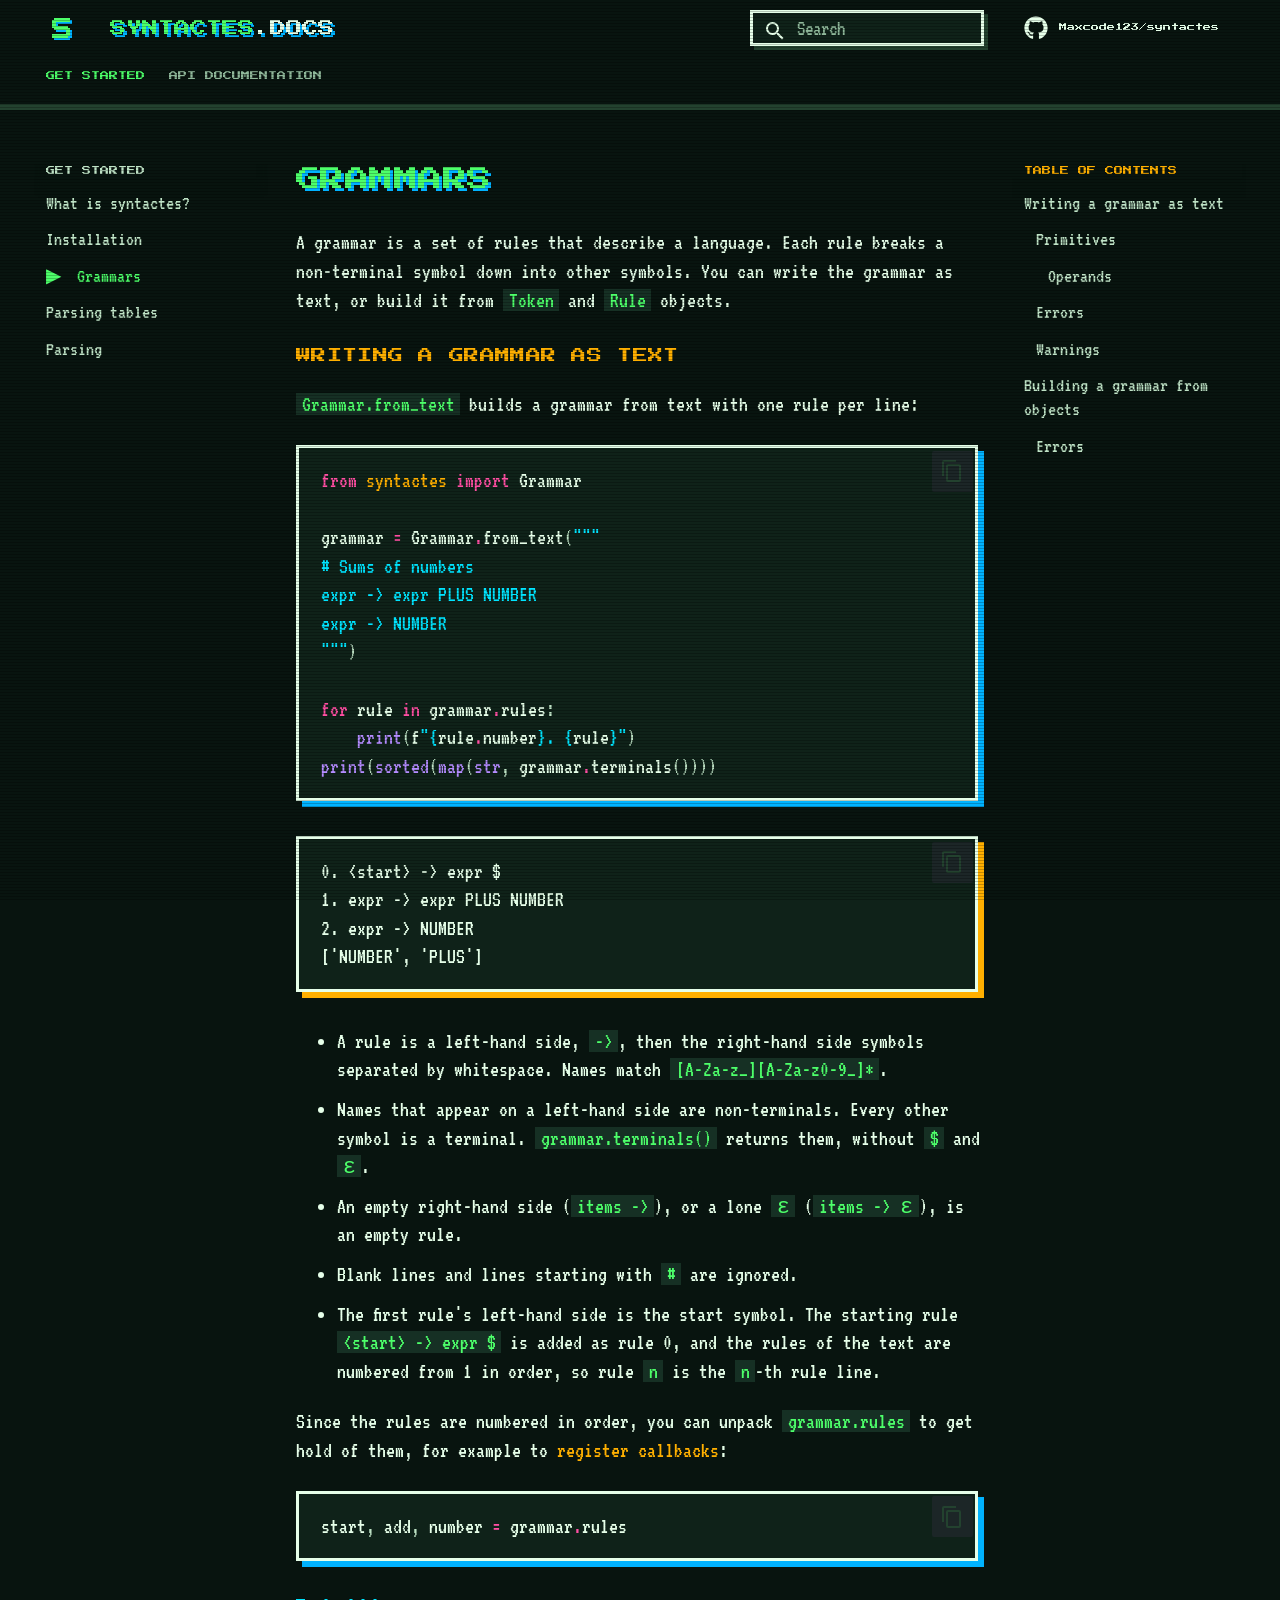
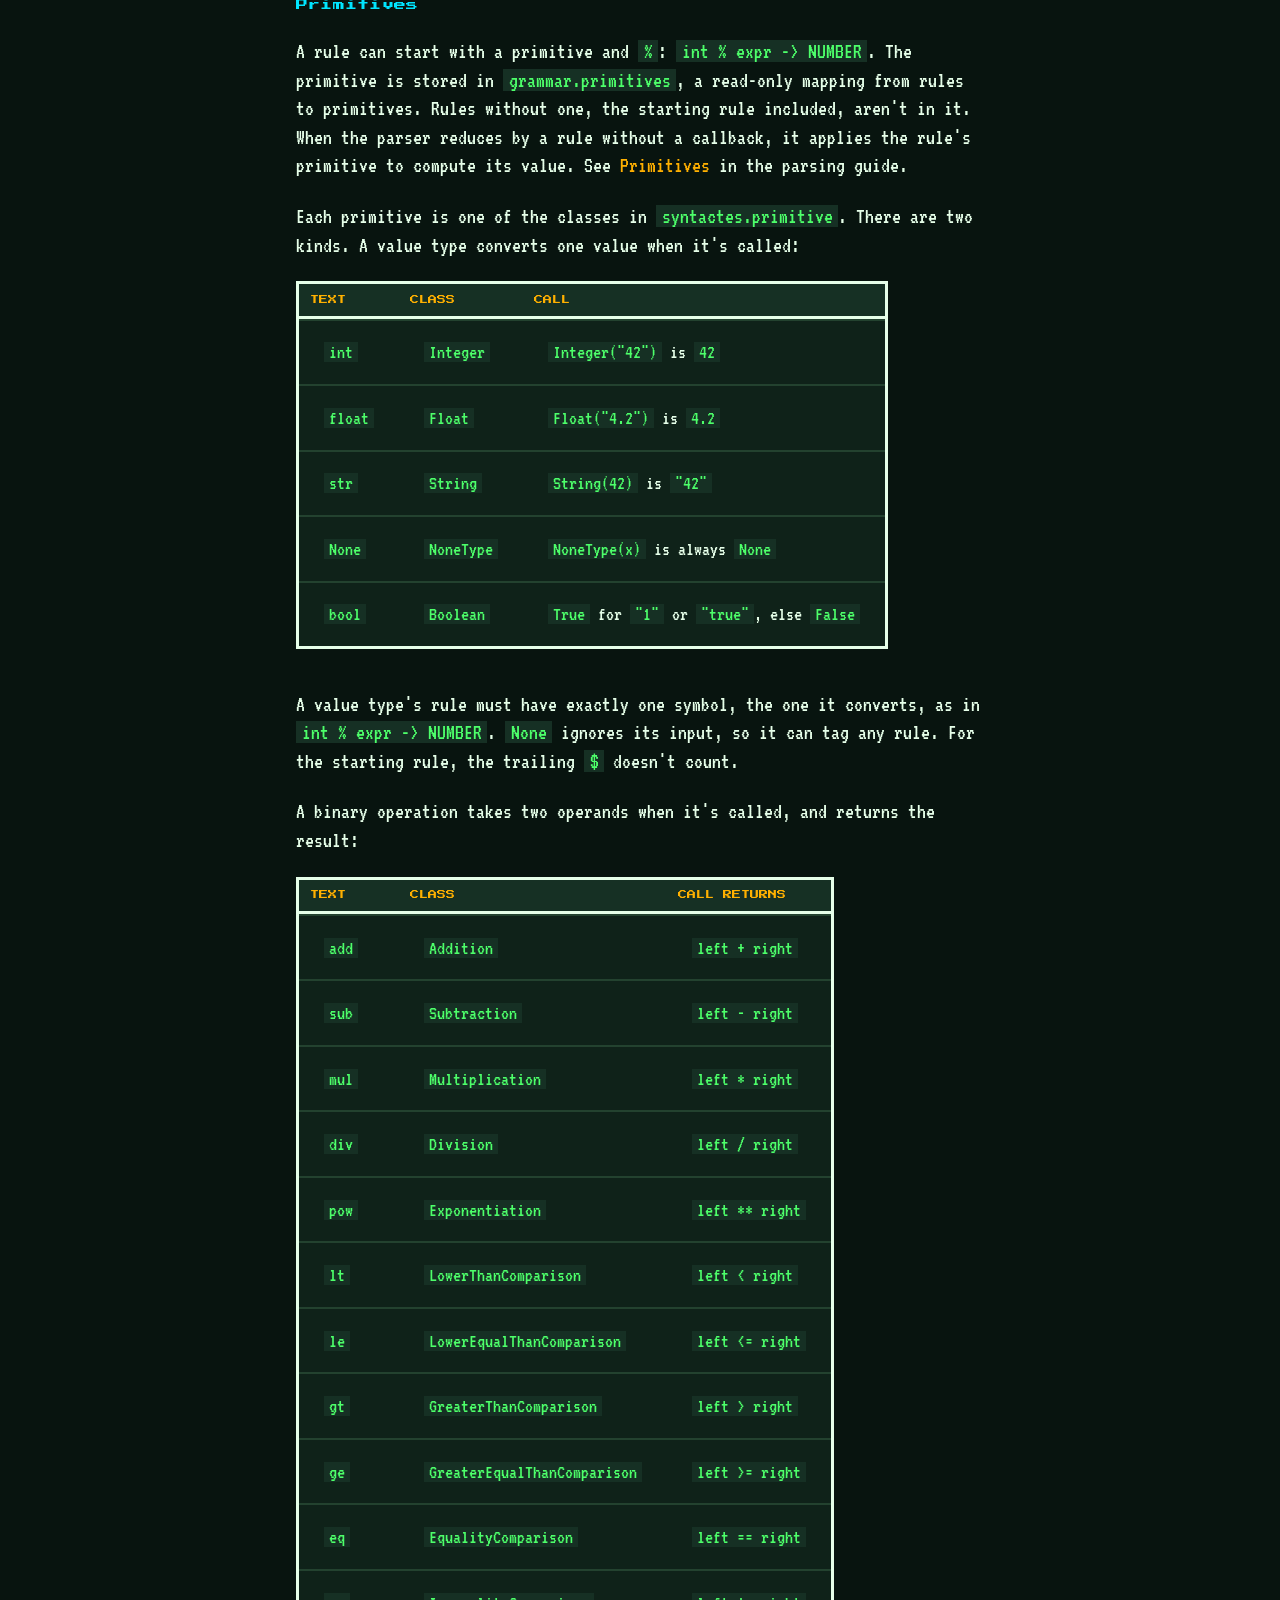
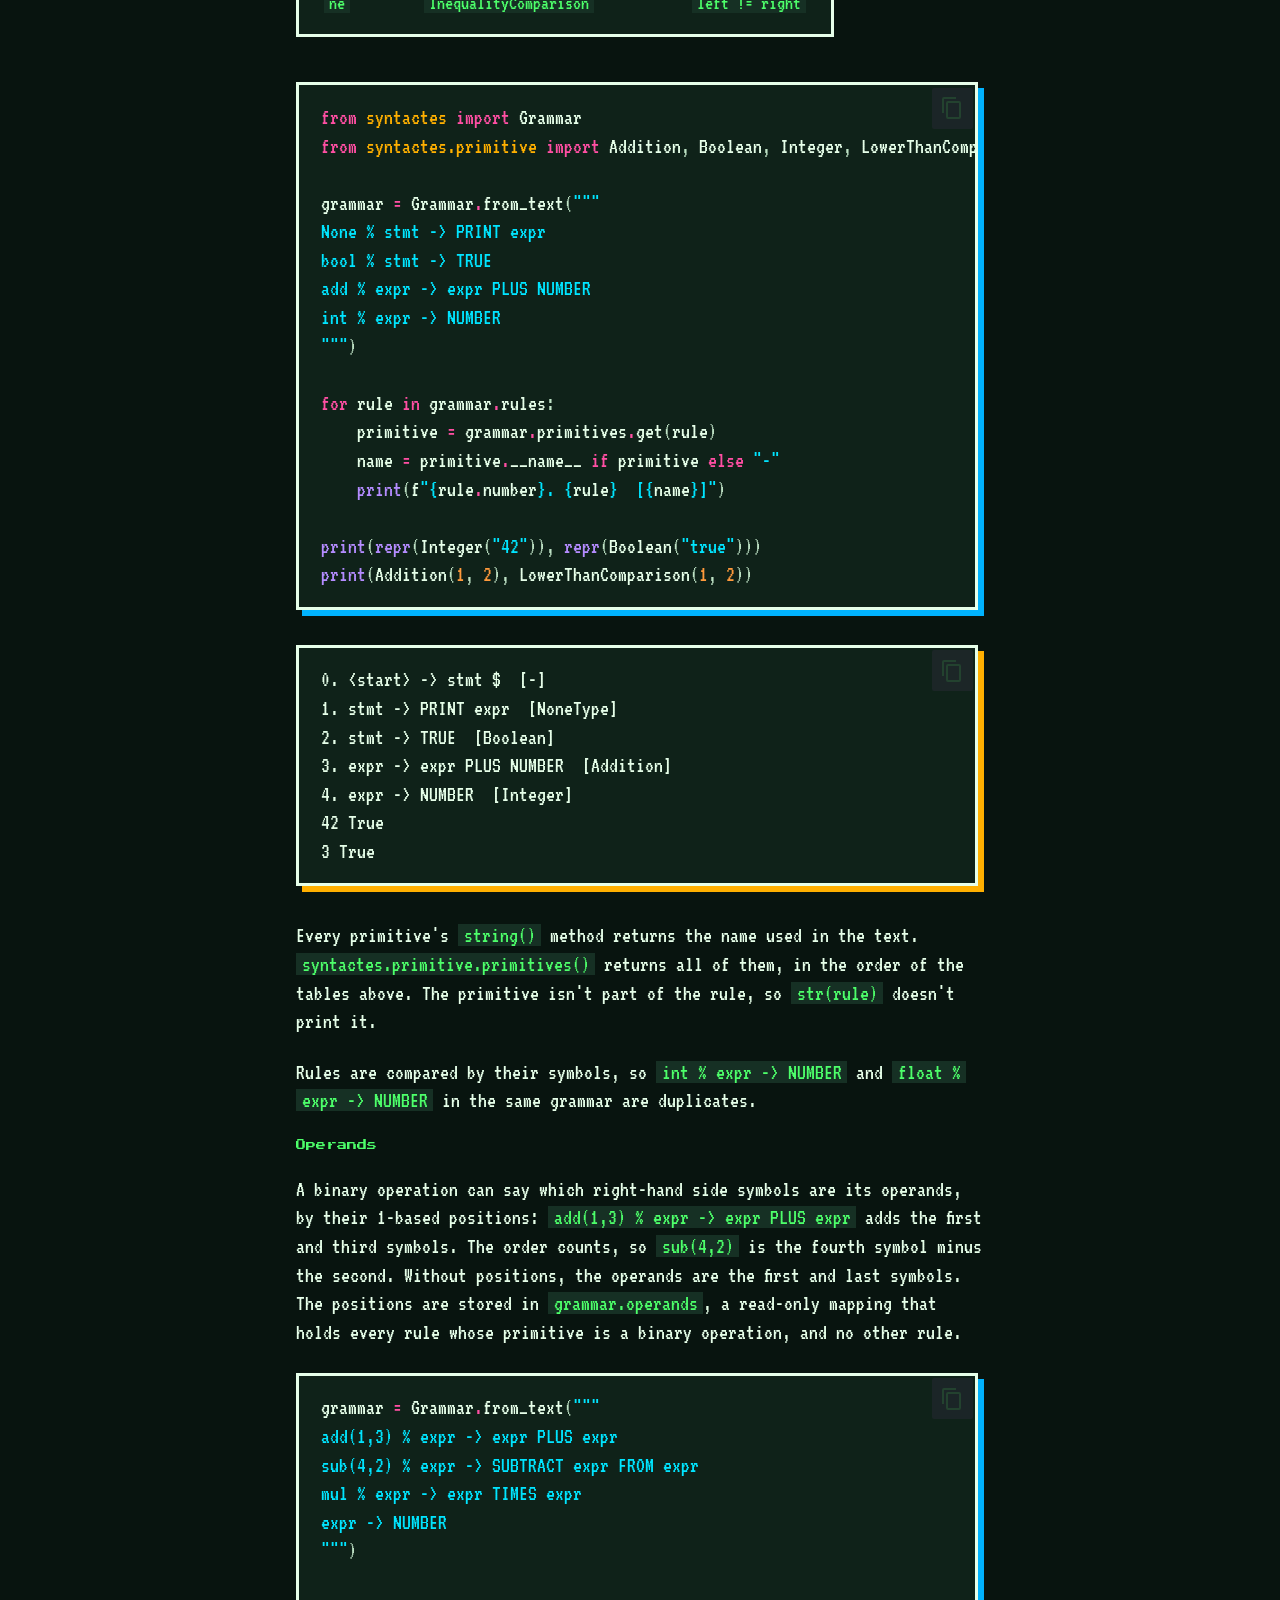
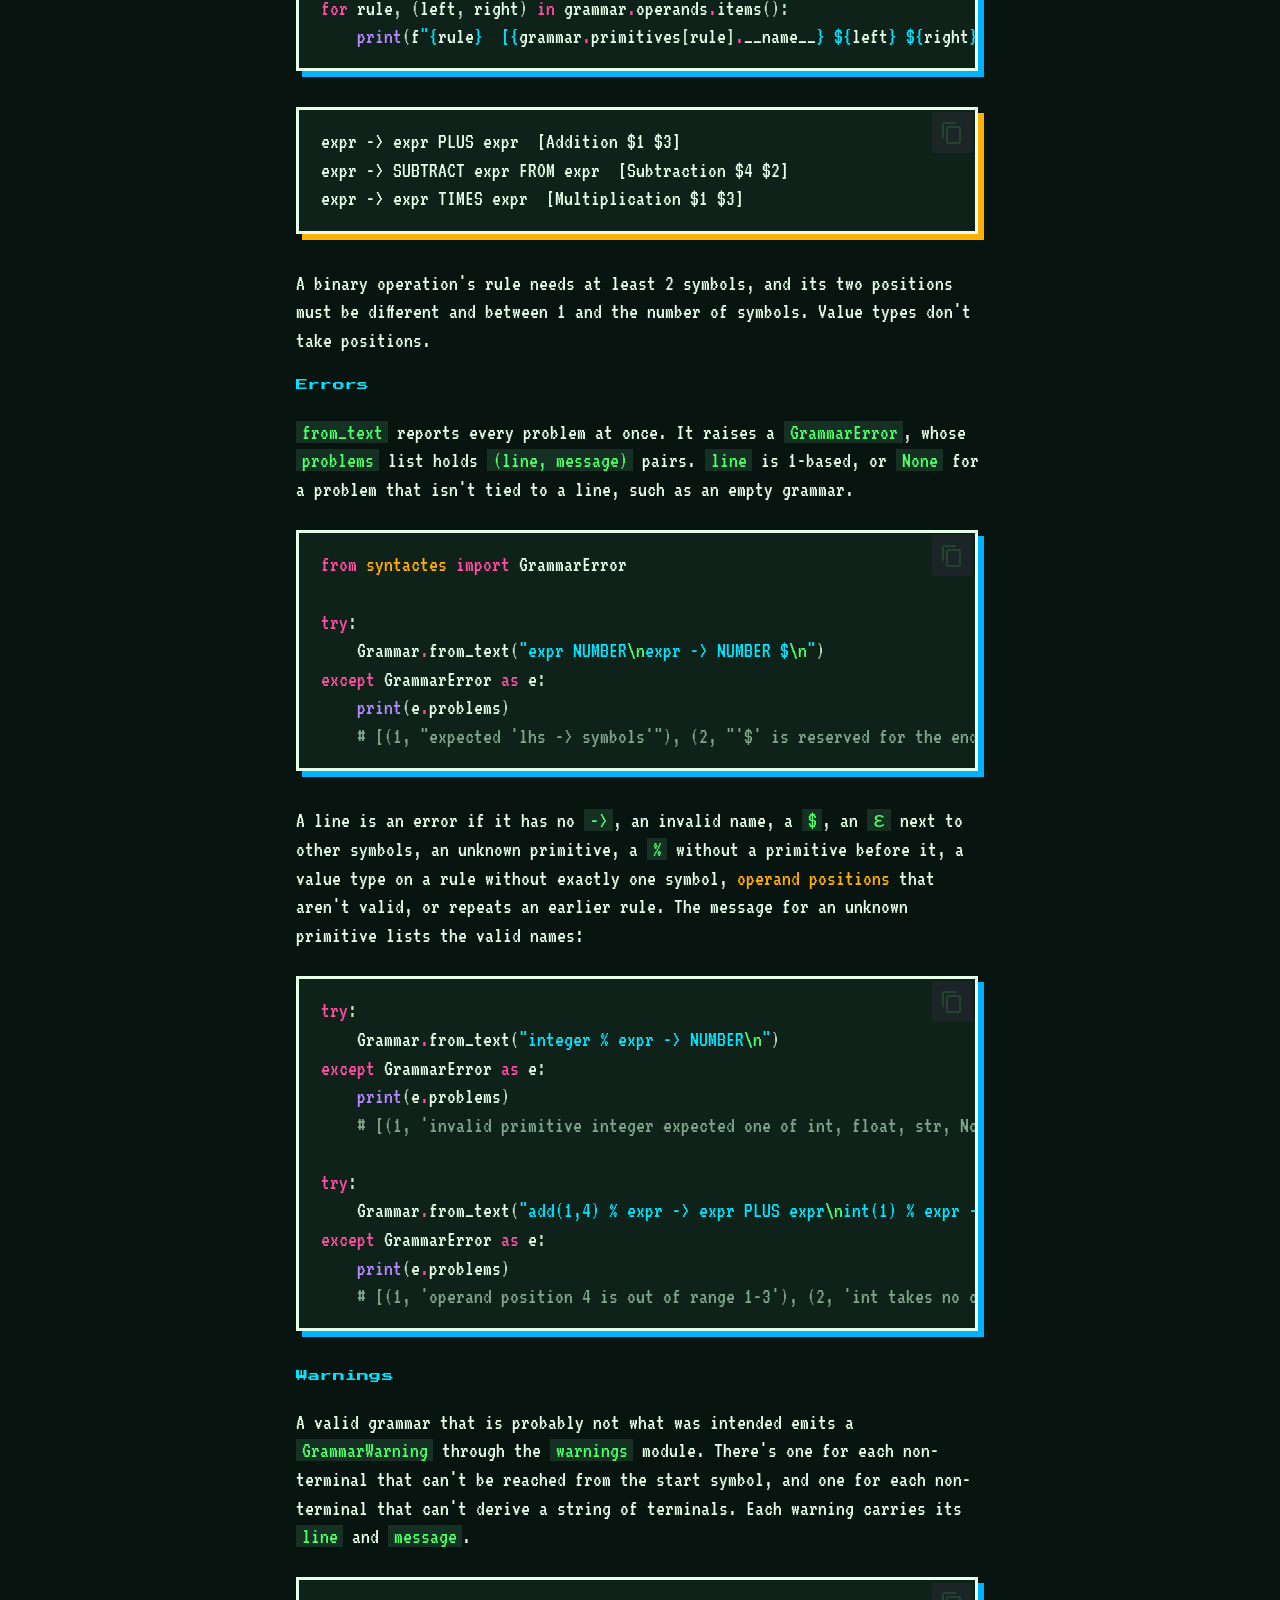
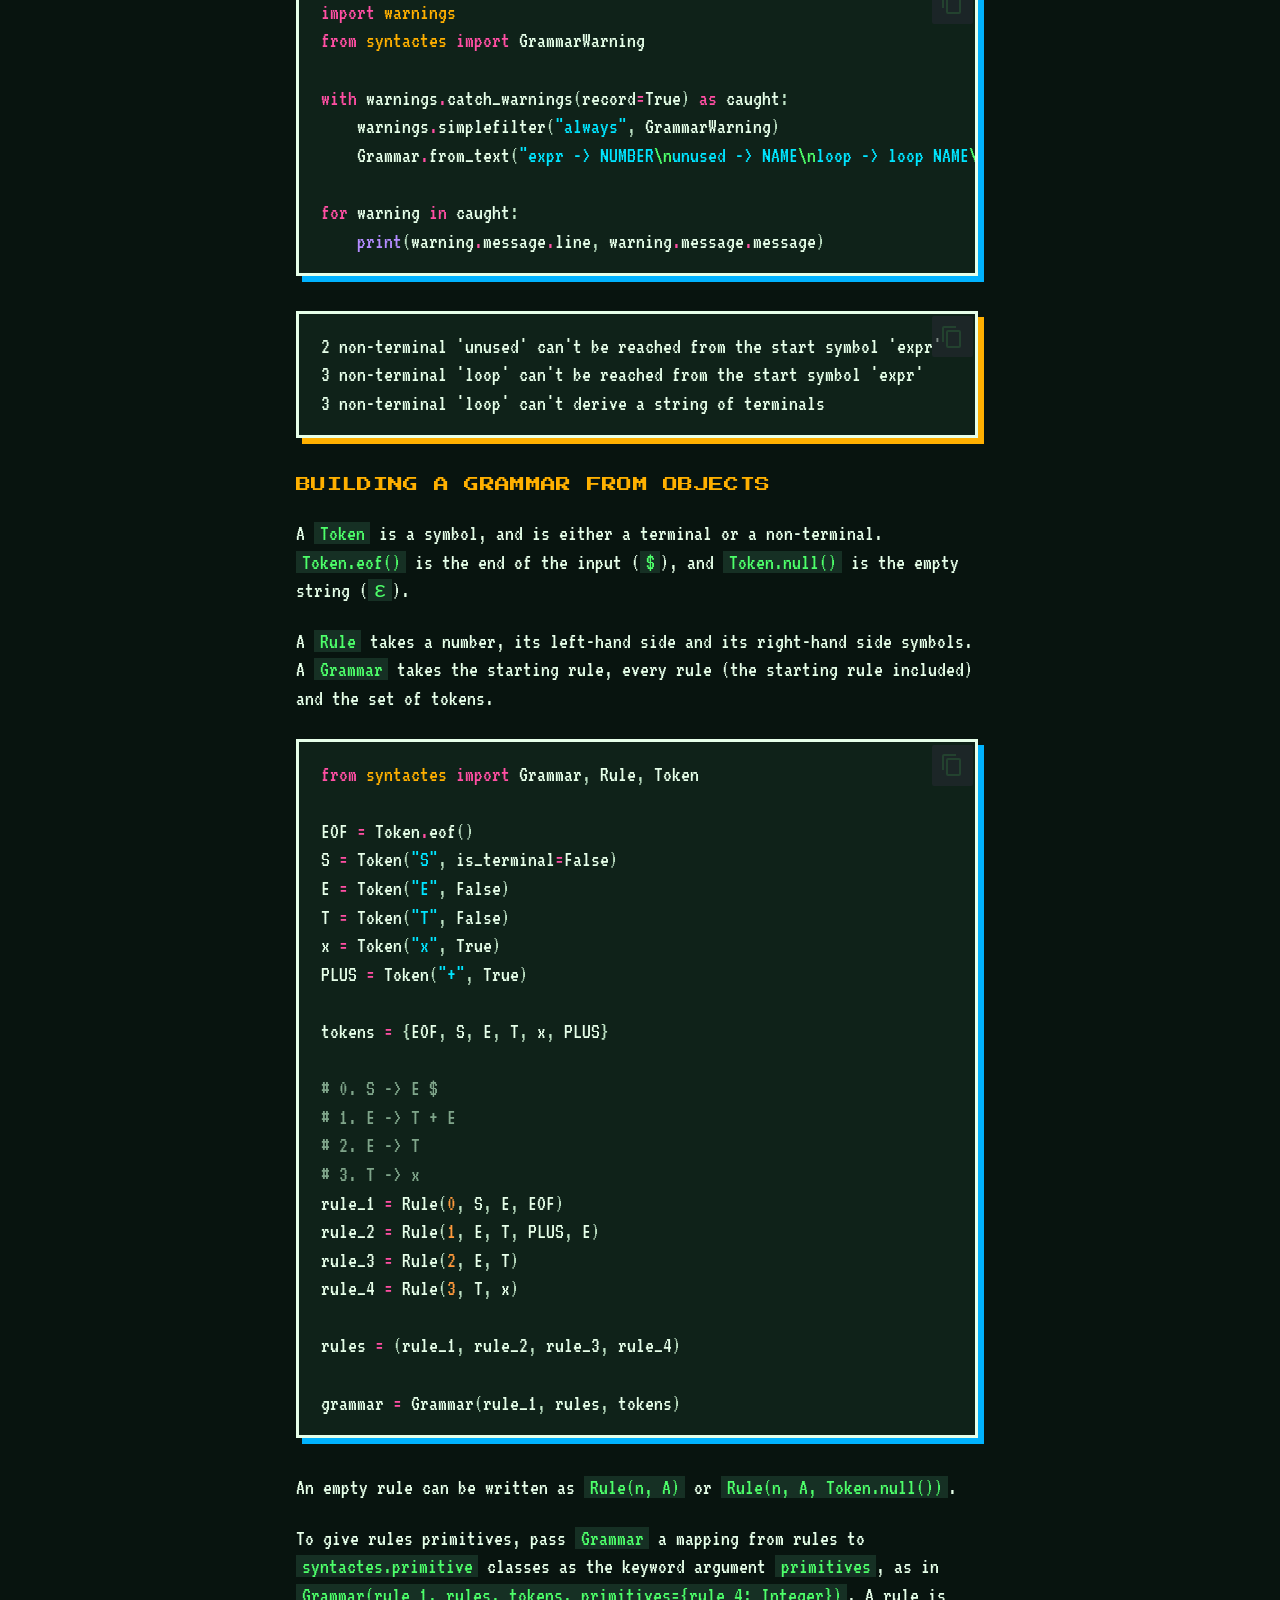
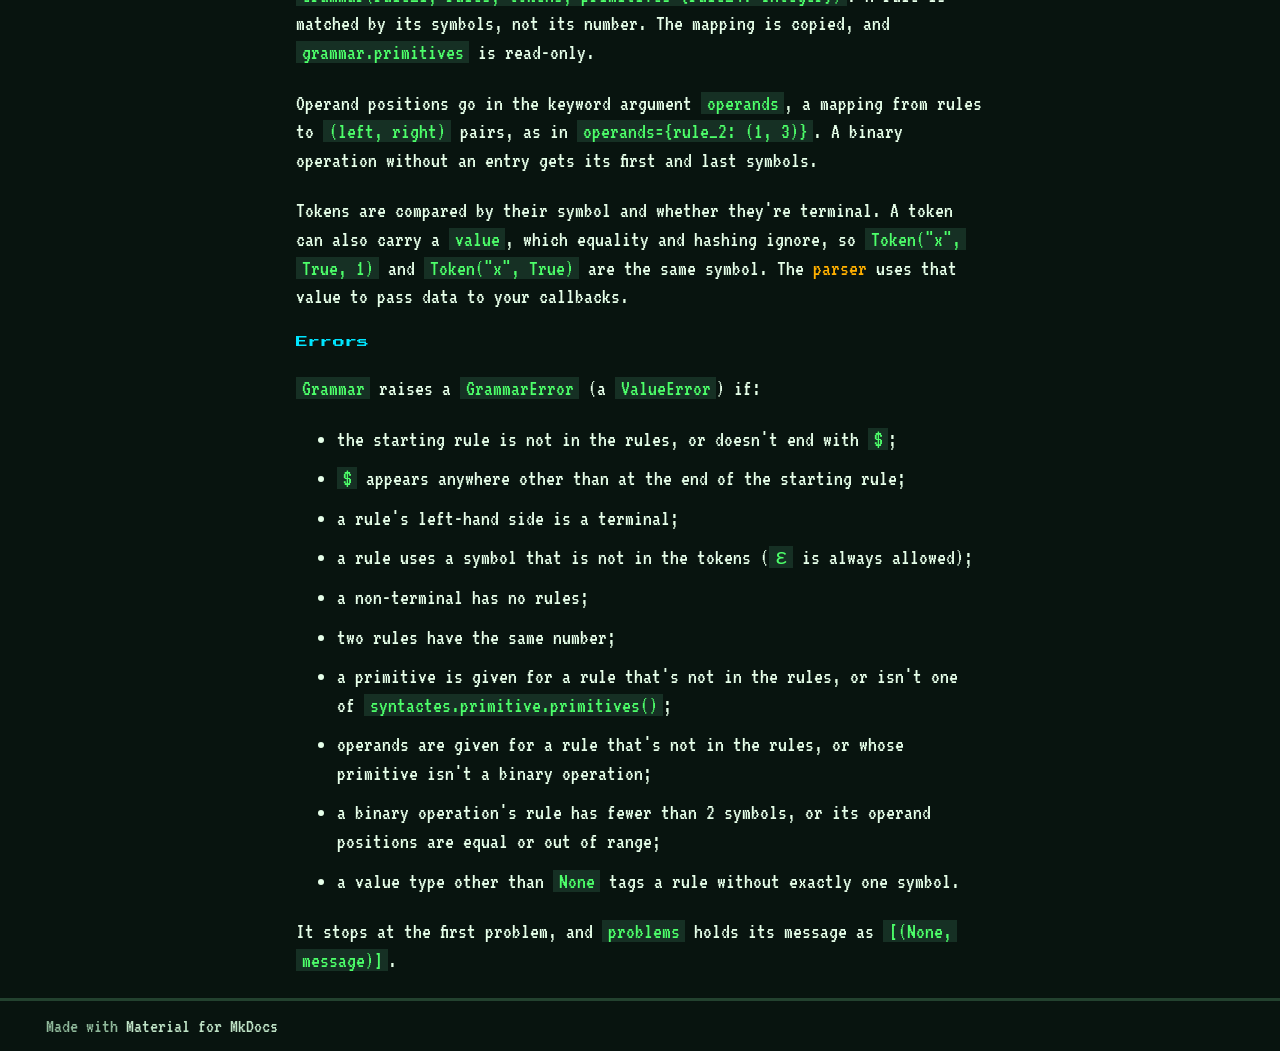
==== commit 97263ec4: "Deployed 63c4ecc with MkDocs version: 1.6.1" ====
--- a/grammars/index.html
+++ b/grammars/index.html
@@ -472,6 +472,23 @@
     </span>
   </a>
   
+    <nav class="md-nav" aria-label="Primitives">
+      <ul class="md-nav__list">
+        
+          <li class="md-nav__item">
+  <a href="#operands" class="md-nav__link">
+    <span class="md-ellipsis">
+      
+        Operands
+      
+    </span>
+  </a>
+  
+</li>
+        
+      </ul>
+    </nav>
+  
 </li>
         
           <li class="md-nav__item">
@@ -790,6 +807,23 @@
       
     </span>
   </a>
+  
+    <nav class="md-nav" aria-label="Primitives">
+      <ul class="md-nav__list">
+        
+          <li class="md-nav__item">
+  <a href="#operands" class="md-nav__link">
+    <span class="md-ellipsis">
+      
+        Operands
+      
+    </span>
+  </a>
+  
+</li>
+        
+      </ul>
+    </nav>
   
 </li>
         
@@ -914,110 +948,266 @@
 <div class="language-python highlight"><pre><span></span><code><span id="__span-2-1"><a id="__codelineno-2-1" name="__codelineno-2-1" href="#__codelineno-2-1"></a><span class="n">start</span><span class="p">,</span> <span class="n">add</span><span class="p">,</span> <span class="n">number</span> <span class="o">=</span> <span class="n">grammar</span><span class="o">.</span><span class="n">rules</span>
 </span></code></pre></div>
 <h3 id="primitives">Primitives</h3>
-<p>A rule can start with a primitive type and <code>%</code>: <code>int % expr -&gt; NUMBER</code>. The
-primitive is one of <code>int</code>, <code>float</code>, <code>str</code> or <code>None</code>, and is stored on the rule
-as <code>rule.primitive</code>. Rules without one, the starting rule included, have
-<code>None</code>.</p>
+<p>A rule can start with a primitive and <code>%</code>: <code>int % expr -&gt; NUMBER</code>. The
+primitive is stored in <code>grammar.primitives</code>, a read-only mapping from rules to
+primitives. Rules without one, the starting rule included, aren't in it. When
+the parser reduces by a rule without a callback, it applies the rule's
+primitive to compute its value. See <a href="../parsing/#primitives">Primitives</a> in the
+parsing guide.</p>
+<p>Each primitive is one of the classes in <code>syntactes.primitive</code>. There are two
+kinds. A value type converts one value when it's called:</p>
+<table>
+<thead>
+<tr>
+<th>Text</th>
+<th>Class</th>
+<th>Call</th>
+</tr>
+</thead>
+<tbody>
+<tr>
+<td><code>int</code></td>
+<td><code>Integer</code></td>
+<td><code>Integer("42")</code> is <code>42</code></td>
+</tr>
+<tr>
+<td><code>float</code></td>
+<td><code>Float</code></td>
+<td><code>Float("4.2")</code> is <code>4.2</code></td>
+</tr>
+<tr>
+<td><code>str</code></td>
+<td><code>String</code></td>
+<td><code>String(42)</code> is <code>"42"</code></td>
+</tr>
+<tr>
+<td><code>None</code></td>
+<td><code>NoneType</code></td>
+<td><code>NoneType(x)</code> is always <code>None</code></td>
+</tr>
+<tr>
+<td><code>bool</code></td>
+<td><code>Boolean</code></td>
+<td><code>True</code> for <code>"1"</code> or <code>"true"</code>, else <code>False</code></td>
+</tr>
+</tbody>
+</table>
+<p>A value type's rule must have exactly one symbol, the one it converts, as in
+<code>int % expr -&gt; NUMBER</code>. <code>None</code> ignores its input, so it can tag any rule. For
+the starting rule, the trailing <code>$</code> doesn't count.</p>
+<p>A binary operation takes two operands when it's called, and returns the
+result:</p>
+<table>
+<thead>
+<tr>
+<th>Text</th>
+<th>Class</th>
+<th>Call returns</th>
+</tr>
+</thead>
+<tbody>
+<tr>
+<td><code>add</code></td>
+<td><code>Addition</code></td>
+<td><code>left + right</code></td>
+</tr>
+<tr>
+<td><code>sub</code></td>
+<td><code>Subtraction</code></td>
+<td><code>left - right</code></td>
+</tr>
+<tr>
+<td><code>mul</code></td>
+<td><code>Multiplication</code></td>
+<td><code>left * right</code></td>
+</tr>
+<tr>
+<td><code>div</code></td>
+<td><code>Division</code></td>
+<td><code>left / right</code></td>
+</tr>
+<tr>
+<td><code>pow</code></td>
+<td><code>Exponentiation</code></td>
+<td><code>left ** right</code></td>
+</tr>
+<tr>
+<td><code>lt</code></td>
+<td><code>LowerThanComparison</code></td>
+<td><code>left &lt; right</code></td>
+</tr>
+<tr>
+<td><code>le</code></td>
+<td><code>LowerEqualThanComparison</code></td>
+<td><code>left &lt;= right</code></td>
+</tr>
+<tr>
+<td><code>gt</code></td>
+<td><code>GreaterThanComparison</code></td>
+<td><code>left &gt; right</code></td>
+</tr>
+<tr>
+<td><code>ge</code></td>
+<td><code>GreaterEqualThanComparison</code></td>
+<td><code>left &gt;= right</code></td>
+</tr>
+<tr>
+<td><code>eq</code></td>
+<td><code>EqualityComparison</code></td>
+<td><code>left == right</code></td>
+</tr>
+<tr>
+<td><code>ne</code></td>
+<td><code>InequalityComparison</code></td>
+<td><code>left != right</code></td>
+</tr>
+</tbody>
+</table>
 <div class="language-python highlight"><pre><span></span><code><span id="__span-3-1"><a id="__codelineno-3-1" name="__codelineno-3-1" href="#__codelineno-3-1"></a><span class="kn">from</span><span class="w"> </span><span class="nn">syntactes</span><span class="w"> </span><span class="kn">import</span> <span class="n">Grammar</span>
-</span><span id="__span-3-2"><a id="__codelineno-3-2" name="__codelineno-3-2" href="#__codelineno-3-2"></a><span class="kn">from</span><span class="w"> </span><span class="nn">syntactes.primitive</span><span class="w"> </span><span class="kn">import</span> <span class="n">Integer</span>
+</span><span id="__span-3-2"><a id="__codelineno-3-2" name="__codelineno-3-2" href="#__codelineno-3-2"></a><span class="kn">from</span><span class="w"> </span><span class="nn">syntactes.primitive</span><span class="w"> </span><span class="kn">import</span> <span class="n">Addition</span><span class="p">,</span> <span class="n">Boolean</span><span class="p">,</span> <span class="n">Integer</span><span class="p">,</span> <span class="n">LowerThanComparison</span>
 </span><span id="__span-3-3"><a id="__codelineno-3-3" name="__codelineno-3-3" href="#__codelineno-3-3"></a>
 </span><span id="__span-3-4"><a id="__codelineno-3-4" name="__codelineno-3-4" href="#__codelineno-3-4"></a><span class="n">grammar</span> <span class="o">=</span> <span class="n">Grammar</span><span class="o">.</span><span class="n">from_text</span><span class="p">(</span><span class="s2">"""</span>
 </span><span id="__span-3-5"><a id="__codelineno-3-5" name="__codelineno-3-5" href="#__codelineno-3-5"></a><span class="s2">None </span><span class="si">% s</span><span class="s2">tmt -&gt; PRINT expr</span>
-</span><span id="__span-3-6"><a id="__codelineno-3-6" name="__codelineno-3-6" href="#__codelineno-3-6"></a><span class="s2">int </span><span class="si">% e</span><span class="s2">xpr -&gt; expr PLUS NUMBER</span>
-</span><span id="__span-3-7"><a id="__codelineno-3-7" name="__codelineno-3-7" href="#__codelineno-3-7"></a><span class="s2">expr -&gt; NUMBER</span>
-</span><span id="__span-3-8"><a id="__codelineno-3-8" name="__codelineno-3-8" href="#__codelineno-3-8"></a><span class="s2">"""</span><span class="p">)</span>
-</span><span id="__span-3-9"><a id="__codelineno-3-9" name="__codelineno-3-9" href="#__codelineno-3-9"></a>
-</span><span id="__span-3-10"><a id="__codelineno-3-10" name="__codelineno-3-10" href="#__codelineno-3-10"></a><span class="k">for</span> <span class="n">rule</span> <span class="ow">in</span> <span class="n">grammar</span><span class="o">.</span><span class="n">rules</span><span class="p">:</span>
-</span><span id="__span-3-11"><a id="__codelineno-3-11" name="__codelineno-3-11" href="#__codelineno-3-11"></a>    <span class="nb">print</span><span class="p">(</span><span class="sa">f</span><span class="s2">"</span><span class="si">{</span><span class="n">rule</span><span class="o">.</span><span class="n">number</span><span class="si">}</span><span class="s2">. </span><span class="si">{</span><span class="n">rule</span><span class="si">}</span><span class="s2">"</span><span class="p">)</span>
-</span><span id="__span-3-12"><a id="__codelineno-3-12" name="__codelineno-3-12" href="#__codelineno-3-12"></a>
-</span><span id="__span-3-13"><a id="__codelineno-3-13" name="__codelineno-3-13" href="#__codelineno-3-13"></a><span class="nb">print</span><span class="p">([</span><span class="n">rule</span><span class="o">.</span><span class="n">primitive</span> <span class="k">for</span> <span class="n">rule</span> <span class="ow">in</span> <span class="n">grammar</span><span class="o">.</span><span class="n">rules</span><span class="p">])</span>
-</span><span id="__span-3-14"><a id="__codelineno-3-14" name="__codelineno-3-14" href="#__codelineno-3-14"></a><span class="nb">print</span><span class="p">(</span><span class="nb">repr</span><span class="p">(</span><span class="n">Integer</span><span class="p">(</span><span class="s2">"42"</span><span class="p">)))</span>
+</span><span id="__span-3-6"><a id="__codelineno-3-6" name="__codelineno-3-6" href="#__codelineno-3-6"></a><span class="s2">bool </span><span class="si">% s</span><span class="s2">tmt -&gt; TRUE</span>
+</span><span id="__span-3-7"><a id="__codelineno-3-7" name="__codelineno-3-7" href="#__codelineno-3-7"></a><span class="s2">add </span><span class="si">% e</span><span class="s2">xpr -&gt; expr PLUS NUMBER</span>
+</span><span id="__span-3-8"><a id="__codelineno-3-8" name="__codelineno-3-8" href="#__codelineno-3-8"></a><span class="s2">int </span><span class="si">% e</span><span class="s2">xpr -&gt; NUMBER</span>
+</span><span id="__span-3-9"><a id="__codelineno-3-9" name="__codelineno-3-9" href="#__codelineno-3-9"></a><span class="s2">"""</span><span class="p">)</span>
+</span><span id="__span-3-10"><a id="__codelineno-3-10" name="__codelineno-3-10" href="#__codelineno-3-10"></a>
+</span><span id="__span-3-11"><a id="__codelineno-3-11" name="__codelineno-3-11" href="#__codelineno-3-11"></a><span class="k">for</span> <span class="n">rule</span> <span class="ow">in</span> <span class="n">grammar</span><span class="o">.</span><span class="n">rules</span><span class="p">:</span>
+</span><span id="__span-3-12"><a id="__codelineno-3-12" name="__codelineno-3-12" href="#__codelineno-3-12"></a>    <span class="n">primitive</span> <span class="o">=</span> <span class="n">grammar</span><span class="o">.</span><span class="n">primitives</span><span class="o">.</span><span class="n">get</span><span class="p">(</span><span class="n">rule</span><span class="p">)</span>
+</span><span id="__span-3-13"><a id="__codelineno-3-13" name="__codelineno-3-13" href="#__codelineno-3-13"></a>    <span class="n">name</span> <span class="o">=</span> <span class="n">primitive</span><span class="o">.</span><span class="vm">__name__</span> <span class="k">if</span> <span class="n">primitive</span> <span class="k">else</span> <span class="s2">"-"</span>
+</span><span id="__span-3-14"><a id="__codelineno-3-14" name="__codelineno-3-14" href="#__codelineno-3-14"></a>    <span class="nb">print</span><span class="p">(</span><span class="sa">f</span><span class="s2">"</span><span class="si">{</span><span class="n">rule</span><span class="o">.</span><span class="n">number</span><span class="si">}</span><span class="s2">. </span><span class="si">{</span><span class="n">rule</span><span class="si">}</span><span class="s2">  [</span><span class="si">{</span><span class="n">name</span><span class="si">}</span><span class="s2">]"</span><span class="p">)</span>
+</span><span id="__span-3-15"><a id="__codelineno-3-15" name="__codelineno-3-15" href="#__codelineno-3-15"></a>
+</span><span id="__span-3-16"><a id="__codelineno-3-16" name="__codelineno-3-16" href="#__codelineno-3-16"></a><span class="nb">print</span><span class="p">(</span><span class="nb">repr</span><span class="p">(</span><span class="n">Integer</span><span class="p">(</span><span class="s2">"42"</span><span class="p">)),</span> <span class="nb">repr</span><span class="p">(</span><span class="n">Boolean</span><span class="p">(</span><span class="s2">"true"</span><span class="p">)))</span>
+</span><span id="__span-3-17"><a id="__codelineno-3-17" name="__codelineno-3-17" href="#__codelineno-3-17"></a><span class="nb">print</span><span class="p">(</span><span class="n">Addition</span><span class="p">(</span><span class="mi">1</span><span class="p">,</span> <span class="mi">2</span><span class="p">),</span> <span class="n">LowerThanComparison</span><span class="p">(</span><span class="mi">1</span><span class="p">,</span> <span class="mi">2</span><span class="p">))</span>
 </span></code></pre></div>
-<div class="language-text highlight"><pre><span></span><code><span id="__span-4-1"><a id="__codelineno-4-1" name="__codelineno-4-1" href="#__codelineno-4-1"></a>0. &lt;start&gt; -&gt; stmt $
-</span><span id="__span-4-2"><a id="__codelineno-4-2" name="__codelineno-4-2" href="#__codelineno-4-2"></a>1. None % stmt -&gt; PRINT expr
-</span><span id="__span-4-3"><a id="__codelineno-4-3" name="__codelineno-4-3" href="#__codelineno-4-3"></a>2. int % expr -&gt; expr PLUS NUMBER
-</span><span id="__span-4-4"><a id="__codelineno-4-4" name="__codelineno-4-4" href="#__codelineno-4-4"></a>3. expr -&gt; NUMBER
-</span><span id="__span-4-5"><a id="__codelineno-4-5" name="__codelineno-4-5" href="#__codelineno-4-5"></a>[None, &lt;class 'syntactes.primitive.NoneType'&gt;, &lt;class 'syntactes.primitive.Integer'&gt;, None]
-</span><span id="__span-4-6"><a id="__codelineno-4-6" name="__codelineno-4-6" href="#__codelineno-4-6"></a>42
+<div class="language-text highlight"><pre><span></span><code><span id="__span-4-1"><a id="__codelineno-4-1" name="__codelineno-4-1" href="#__codelineno-4-1"></a>0. &lt;start&gt; -&gt; stmt $  [-]
+</span><span id="__span-4-2"><a id="__codelineno-4-2" name="__codelineno-4-2" href="#__codelineno-4-2"></a>1. stmt -&gt; PRINT expr  [NoneType]
+</span><span id="__span-4-3"><a id="__codelineno-4-3" name="__codelineno-4-3" href="#__codelineno-4-3"></a>2. stmt -&gt; TRUE  [Boolean]
+</span><span id="__span-4-4"><a id="__codelineno-4-4" name="__codelineno-4-4" href="#__codelineno-4-4"></a>3. expr -&gt; expr PLUS NUMBER  [Addition]
+</span><span id="__span-4-5"><a id="__codelineno-4-5" name="__codelineno-4-5" href="#__codelineno-4-5"></a>4. expr -&gt; NUMBER  [Integer]
+</span><span id="__span-4-6"><a id="__codelineno-4-6" name="__codelineno-4-6" href="#__codelineno-4-6"></a>42 True
+</span><span id="__span-4-7"><a id="__codelineno-4-7" name="__codelineno-4-7" href="#__codelineno-4-7"></a>3 True
 </span></code></pre></div>
-<p><code>rule.primitive</code> is one of the classes in <code>syntactes.primitive</code>: <code>Integer</code>,
-<code>Float</code>, <code>String</code> and <code>NoneType</code>. Calling one converts a value to its type, so
-<code>Integer("42")</code> is <code>42</code> and <code>NoneType(x)</code> is always <code>None</code>. Its <code>string()</code>
-method returns the name used in the text, which is also how <code>str(rule)</code> prints
-it.</p>
-<p>The primitive isn't part of the rule's identity: two rules with the same
-symbols are equal whatever their primitives, so <code>int % expr -&gt; NUMBER</code> and
+<p>Every primitive's <code>string()</code> method returns the name used in the text.
+<code>syntactes.primitive.primitives()</code> returns all of them, in the order of the
+tables above. The primitive isn't part of the rule, so <code>str(rule)</code> doesn't
+print it.</p>
+<p>Rules are compared by their symbols, so <code>int % expr -&gt; NUMBER</code> and
 <code>float % expr -&gt; NUMBER</code> in the same grammar are duplicates.</p>
+<h4 id="operands">Operands</h4>
+<p>A binary operation can say which right-hand side symbols are its operands, by
+their 1-based positions: <code>add(1,3) % expr -&gt; expr PLUS expr</code> adds the first and
+third symbols. The order counts, so <code>sub(4,2)</code> is the fourth symbol minus the
+second. Without positions, the operands are the first and last symbols. The
+positions are stored in <code>grammar.operands</code>, a read-only mapping that holds every
+rule whose primitive is a binary operation, and no other rule.</p>
+<div class="language-python highlight"><pre><span></span><code><span id="__span-5-1"><a id="__codelineno-5-1" name="__codelineno-5-1" href="#__codelineno-5-1"></a><span class="n">grammar</span> <span class="o">=</span> <span class="n">Grammar</span><span class="o">.</span><span class="n">from_text</span><span class="p">(</span><span class="s2">"""</span>
+</span><span id="__span-5-2"><a id="__codelineno-5-2" name="__codelineno-5-2" href="#__codelineno-5-2"></a><span class="s2">add(1,3) </span><span class="si">% e</span><span class="s2">xpr -&gt; expr PLUS expr</span>
+</span><span id="__span-5-3"><a id="__codelineno-5-3" name="__codelineno-5-3" href="#__codelineno-5-3"></a><span class="s2">sub(4,2) </span><span class="si">% e</span><span class="s2">xpr -&gt; SUBTRACT expr FROM expr</span>
+</span><span id="__span-5-4"><a id="__codelineno-5-4" name="__codelineno-5-4" href="#__codelineno-5-4"></a><span class="s2">mul </span><span class="si">% e</span><span class="s2">xpr -&gt; expr TIMES expr</span>
+</span><span id="__span-5-5"><a id="__codelineno-5-5" name="__codelineno-5-5" href="#__codelineno-5-5"></a><span class="s2">expr -&gt; NUMBER</span>
+</span><span id="__span-5-6"><a id="__codelineno-5-6" name="__codelineno-5-6" href="#__codelineno-5-6"></a><span class="s2">"""</span><span class="p">)</span>
+</span><span id="__span-5-7"><a id="__codelineno-5-7" name="__codelineno-5-7" href="#__codelineno-5-7"></a>
+</span><span id="__span-5-8"><a id="__codelineno-5-8" name="__codelineno-5-8" href="#__codelineno-5-8"></a><span class="k">for</span> <span class="n">rule</span><span class="p">,</span> <span class="p">(</span><span class="n">left</span><span class="p">,</span> <span class="n">right</span><span class="p">)</span> <span class="ow">in</span> <span class="n">grammar</span><span class="o">.</span><span class="n">operands</span><span class="o">.</span><span class="n">items</span><span class="p">():</span>
+</span><span id="__span-5-9"><a id="__codelineno-5-9" name="__codelineno-5-9" href="#__codelineno-5-9"></a>    <span class="nb">print</span><span class="p">(</span><span class="sa">f</span><span class="s2">"</span><span class="si">{</span><span class="n">rule</span><span class="si">}</span><span class="s2">  [</span><span class="si">{</span><span class="n">grammar</span><span class="o">.</span><span class="n">primitives</span><span class="p">[</span><span class="n">rule</span><span class="p">]</span><span class="o">.</span><span class="vm">__name__</span><span class="si">}</span><span class="s2"> $</span><span class="si">{</span><span class="n">left</span><span class="si">}</span><span class="s2"> $</span><span class="si">{</span><span class="n">right</span><span class="si">}</span><span class="s2">]"</span><span class="p">)</span>
+</span></code></pre></div>
+<div class="language-text highlight"><pre><span></span><code><span id="__span-6-1"><a id="__codelineno-6-1" name="__codelineno-6-1" href="#__codelineno-6-1"></a>expr -&gt; expr PLUS expr  [Addition $1 $3]
+</span><span id="__span-6-2"><a id="__codelineno-6-2" name="__codelineno-6-2" href="#__codelineno-6-2"></a>expr -&gt; SUBTRACT expr FROM expr  [Subtraction $4 $2]
+</span><span id="__span-6-3"><a id="__codelineno-6-3" name="__codelineno-6-3" href="#__codelineno-6-3"></a>expr -&gt; expr TIMES expr  [Multiplication $1 $3]
+</span></code></pre></div>
+<p>A binary operation's rule needs at least 2 symbols, and its two positions must
+be different and between 1 and the number of symbols. Value types don't take
+positions.</p>
 <h3 id="errors">Errors</h3>
 <p><code>from_text</code> reports every problem at once. It raises a <code>GrammarError</code>, whose
 <code>problems</code> list holds <code>(line, message)</code> pairs. <code>line</code> is 1-based, or <code>None</code> for
 a problem that isn't tied to a line, such as an empty grammar.</p>
-<div class="language-python highlight"><pre><span></span><code><span id="__span-5-1"><a id="__codelineno-5-1" name="__codelineno-5-1" href="#__codelineno-5-1"></a><span class="kn">from</span><span class="w"> </span><span class="nn">syntactes</span><span class="w"> </span><span class="kn">import</span> <span class="n">GrammarError</span>
-</span><span id="__span-5-2"><a id="__codelineno-5-2" name="__codelineno-5-2" href="#__codelineno-5-2"></a>
-</span><span id="__span-5-3"><a id="__codelineno-5-3" name="__codelineno-5-3" href="#__codelineno-5-3"></a><span class="k">try</span><span class="p">:</span>
-</span><span id="__span-5-4"><a id="__codelineno-5-4" name="__codelineno-5-4" href="#__codelineno-5-4"></a>    <span class="n">Grammar</span><span class="o">.</span><span class="n">from_text</span><span class="p">(</span><span class="s2">"expr NUMBER</span><span class="se">\n</span><span class="s2">expr -&gt; NUMBER $</span><span class="se">\n</span><span class="s2">"</span><span class="p">)</span>
-</span><span id="__span-5-5"><a id="__codelineno-5-5" name="__codelineno-5-5" href="#__codelineno-5-5"></a><span class="k">except</span> <span class="n">GrammarError</span> <span class="k">as</span> <span class="n">e</span><span class="p">:</span>
-</span><span id="__span-5-6"><a id="__codelineno-5-6" name="__codelineno-5-6" href="#__codelineno-5-6"></a>    <span class="nb">print</span><span class="p">(</span><span class="n">e</span><span class="o">.</span><span class="n">problems</span><span class="p">)</span>
-</span><span id="__span-5-7"><a id="__codelineno-5-7" name="__codelineno-5-7" href="#__codelineno-5-7"></a>    <span class="c1"># [(1, "expected 'lhs -&gt; symbols'"), (2, "'$' is reserved for the end of the input")]</span>
+<div class="language-python highlight"><pre><span></span><code><span id="__span-7-1"><a id="__codelineno-7-1" name="__codelineno-7-1" href="#__codelineno-7-1"></a><span class="kn">from</span><span class="w"> </span><span class="nn">syntactes</span><span class="w"> </span><span class="kn">import</span> <span class="n">GrammarError</span>
+</span><span id="__span-7-2"><a id="__codelineno-7-2" name="__codelineno-7-2" href="#__codelineno-7-2"></a>
+</span><span id="__span-7-3"><a id="__codelineno-7-3" name="__codelineno-7-3" href="#__codelineno-7-3"></a><span class="k">try</span><span class="p">:</span>
+</span><span id="__span-7-4"><a id="__codelineno-7-4" name="__codelineno-7-4" href="#__codelineno-7-4"></a>    <span class="n">Grammar</span><span class="o">.</span><span class="n">from_text</span><span class="p">(</span><span class="s2">"expr NUMBER</span><span class="se">\n</span><span class="s2">expr -&gt; NUMBER $</span><span class="se">\n</span><span class="s2">"</span><span class="p">)</span>
+</span><span id="__span-7-5"><a id="__codelineno-7-5" name="__codelineno-7-5" href="#__codelineno-7-5"></a><span class="k">except</span> <span class="n">GrammarError</span> <span class="k">as</span> <span class="n">e</span><span class="p">:</span>
+</span><span id="__span-7-6"><a id="__codelineno-7-6" name="__codelineno-7-6" href="#__codelineno-7-6"></a>    <span class="nb">print</span><span class="p">(</span><span class="n">e</span><span class="o">.</span><span class="n">problems</span><span class="p">)</span>
+</span><span id="__span-7-7"><a id="__codelineno-7-7" name="__codelineno-7-7" href="#__codelineno-7-7"></a>    <span class="c1"># [(1, "expected 'lhs -&gt; symbols'"), (2, "'$' is reserved for the end of the input")]</span>
 </span></code></pre></div>
 <p>A line is an error if it has no <code>-&gt;</code>, an invalid name, a <code>$</code>, an <code>ε</code> next to
-other symbols, an unknown primitive, a <code>%</code> without a primitive before it, or
-repeats an earlier rule.</p>
+other symbols, an unknown primitive, a <code>%</code> without a primitive before it, a
+value type on a rule without exactly one symbol, <a href="#operands">operand positions</a>
+that aren't valid, or repeats an earlier rule.
+The message for an unknown primitive lists the valid names:</p>
+<div class="language-python highlight"><pre><span></span><code><span id="__span-8-1"><a id="__codelineno-8-1" name="__codelineno-8-1" href="#__codelineno-8-1"></a><span class="k">try</span><span class="p">:</span>
+</span><span id="__span-8-2"><a id="__codelineno-8-2" name="__codelineno-8-2" href="#__codelineno-8-2"></a>    <span class="n">Grammar</span><span class="o">.</span><span class="n">from_text</span><span class="p">(</span><span class="s2">"integer </span><span class="si">% e</span><span class="s2">xpr -&gt; NUMBER</span><span class="se">\n</span><span class="s2">"</span><span class="p">)</span>
+</span><span id="__span-8-3"><a id="__codelineno-8-3" name="__codelineno-8-3" href="#__codelineno-8-3"></a><span class="k">except</span> <span class="n">GrammarError</span> <span class="k">as</span> <span class="n">e</span><span class="p">:</span>
+</span><span id="__span-8-4"><a id="__codelineno-8-4" name="__codelineno-8-4" href="#__codelineno-8-4"></a>    <span class="nb">print</span><span class="p">(</span><span class="n">e</span><span class="o">.</span><span class="n">problems</span><span class="p">)</span>
+</span><span id="__span-8-5"><a id="__codelineno-8-5" name="__codelineno-8-5" href="#__codelineno-8-5"></a>    <span class="c1"># [(1, 'invalid primitive integer expected one of int, float, str, None, bool, add, sub, mul, div, pow, lt, le, gt, ge, eq, ne')]</span>
+</span><span id="__span-8-6"><a id="__codelineno-8-6" name="__codelineno-8-6" href="#__codelineno-8-6"></a>
+</span><span id="__span-8-7"><a id="__codelineno-8-7" name="__codelineno-8-7" href="#__codelineno-8-7"></a><span class="k">try</span><span class="p">:</span>
+</span><span id="__span-8-8"><a id="__codelineno-8-8" name="__codelineno-8-8" href="#__codelineno-8-8"></a>    <span class="n">Grammar</span><span class="o">.</span><span class="n">from_text</span><span class="p">(</span><span class="s2">"add(1,4) </span><span class="si">% e</span><span class="s2">xpr -&gt; expr PLUS expr</span><span class="se">\n</span><span class="s2">int(1) </span><span class="si">% e</span><span class="s2">xpr -&gt; NUMBER</span><span class="se">\n</span><span class="s2">"</span><span class="p">)</span>
+</span><span id="__span-8-9"><a id="__codelineno-8-9" name="__codelineno-8-9" href="#__codelineno-8-9"></a><span class="k">except</span> <span class="n">GrammarError</span> <span class="k">as</span> <span class="n">e</span><span class="p">:</span>
+</span><span id="__span-8-10"><a id="__codelineno-8-10" name="__codelineno-8-10" href="#__codelineno-8-10"></a>    <span class="nb">print</span><span class="p">(</span><span class="n">e</span><span class="o">.</span><span class="n">problems</span><span class="p">)</span>
+</span><span id="__span-8-11"><a id="__codelineno-8-11" name="__codelineno-8-11" href="#__codelineno-8-11"></a>    <span class="c1"># [(1, 'operand position 4 is out of range 1-3'), (2, 'int takes no operand positions')]</span>
+</span></code></pre></div>
 <h3 id="warnings">Warnings</h3>
 <p>A valid grammar that is probably not what was intended emits a
 <code>GrammarWarning</code> through the <code>warnings</code> module. There's one for each
 non-terminal that can't be reached from the start symbol, and one for each
 non-terminal that can't derive a string of terminals. Each warning carries its
 <code>line</code> and <code>message</code>.</p>
-<div class="language-python highlight"><pre><span></span><code><span id="__span-6-1"><a id="__codelineno-6-1" name="__codelineno-6-1" href="#__codelineno-6-1"></a><span class="kn">import</span><span class="w"> </span><span class="nn">warnings</span>
-</span><span id="__span-6-2"><a id="__codelineno-6-2" name="__codelineno-6-2" href="#__codelineno-6-2"></a><span class="kn">from</span><span class="w"> </span><span class="nn">syntactes</span><span class="w"> </span><span class="kn">import</span> <span class="n">GrammarWarning</span>
-</span><span id="__span-6-3"><a id="__codelineno-6-3" name="__codelineno-6-3" href="#__codelineno-6-3"></a>
-</span><span id="__span-6-4"><a id="__codelineno-6-4" name="__codelineno-6-4" href="#__codelineno-6-4"></a><span class="k">with</span> <span class="n">warnings</span><span class="o">.</span><span class="n">catch_warnings</span><span class="p">(</span><span class="n">record</span><span class="o">=</span><span class="kc">True</span><span class="p">)</span> <span class="k">as</span> <span class="n">caught</span><span class="p">:</span>
-</span><span id="__span-6-5"><a id="__codelineno-6-5" name="__codelineno-6-5" href="#__codelineno-6-5"></a>    <span class="n">warnings</span><span class="o">.</span><span class="n">simplefilter</span><span class="p">(</span><span class="s2">"always"</span><span class="p">,</span> <span class="n">GrammarWarning</span><span class="p">)</span>
-</span><span id="__span-6-6"><a id="__codelineno-6-6" name="__codelineno-6-6" href="#__codelineno-6-6"></a>    <span class="n">Grammar</span><span class="o">.</span><span class="n">from_text</span><span class="p">(</span><span class="s2">"expr -&gt; NUMBER</span><span class="se">\n</span><span class="s2">unused -&gt; NAME</span><span class="se">\n</span><span class="s2">loop -&gt; loop NAME</span><span class="se">\n</span><span class="s2">"</span><span class="p">)</span>
-</span><span id="__span-6-7"><a id="__codelineno-6-7" name="__codelineno-6-7" href="#__codelineno-6-7"></a>
-</span><span id="__span-6-8"><a id="__codelineno-6-8" name="__codelineno-6-8" href="#__codelineno-6-8"></a><span class="k">for</span> <span class="n">warning</span> <span class="ow">in</span> <span class="n">caught</span><span class="p">:</span>
-</span><span id="__span-6-9"><a id="__codelineno-6-9" name="__codelineno-6-9" href="#__codelineno-6-9"></a>    <span class="nb">print</span><span class="p">(</span><span class="n">warning</span><span class="o">.</span><span class="n">message</span><span class="o">.</span><span class="n">line</span><span class="p">,</span> <span class="n">warning</span><span class="o">.</span><span class="n">message</span><span class="o">.</span><span class="n">message</span><span class="p">)</span>
+<div class="language-python highlight"><pre><span></span><code><span id="__span-9-1"><a id="__codelineno-9-1" name="__codelineno-9-1" href="#__codelineno-9-1"></a><span class="kn">import</span><span class="w"> </span><span class="nn">warnings</span>
+</span><span id="__span-9-2"><a id="__codelineno-9-2" name="__codelineno-9-2" href="#__codelineno-9-2"></a><span class="kn">from</span><span class="w"> </span><span class="nn">syntactes</span><span class="w"> </span><span class="kn">import</span> <span class="n">GrammarWarning</span>
+</span><span id="__span-9-3"><a id="__codelineno-9-3" name="__codelineno-9-3" href="#__codelineno-9-3"></a>
+</span><span id="__span-9-4"><a id="__codelineno-9-4" name="__codelineno-9-4" href="#__codelineno-9-4"></a><span class="k">with</span> <span class="n">warnings</span><span class="o">.</span><span class="n">catch_warnings</span><span class="p">(</span><span class="n">record</span><span class="o">=</span><span class="kc">True</span><span class="p">)</span> <span class="k">as</span> <span class="n">caught</span><span class="p">:</span>
+</span><span id="__span-9-5"><a id="__codelineno-9-5" name="__codelineno-9-5" href="#__codelineno-9-5"></a>    <span class="n">warnings</span><span class="o">.</span><span class="n">simplefilter</span><span class="p">(</span><span class="s2">"always"</span><span class="p">,</span> <span class="n">GrammarWarning</span><span class="p">)</span>
+</span><span id="__span-9-6"><a id="__codelineno-9-6" name="__codelineno-9-6" href="#__codelineno-9-6"></a>    <span class="n">Grammar</span><span class="o">.</span><span class="n">from_text</span><span class="p">(</span><span class="s2">"expr -&gt; NUMBER</span><span class="se">\n</span><span class="s2">unused -&gt; NAME</span><span class="se">\n</span><span class="s2">loop -&gt; loop NAME</span><span class="se">\n</span><span class="s2">"</span><span class="p">)</span>
+</span><span id="__span-9-7"><a id="__codelineno-9-7" name="__codelineno-9-7" href="#__codelineno-9-7"></a>
+</span><span id="__span-9-8"><a id="__codelineno-9-8" name="__codelineno-9-8" href="#__codelineno-9-8"></a><span class="k">for</span> <span class="n">warning</span> <span class="ow">in</span> <span class="n">caught</span><span class="p">:</span>
+</span><span id="__span-9-9"><a id="__codelineno-9-9" name="__codelineno-9-9" href="#__codelineno-9-9"></a>    <span class="nb">print</span><span class="p">(</span><span class="n">warning</span><span class="o">.</span><span class="n">message</span><span class="o">.</span><span class="n">line</span><span class="p">,</span> <span class="n">warning</span><span class="o">.</span><span class="n">message</span><span class="o">.</span><span class="n">message</span><span class="p">)</span>
 </span></code></pre></div>
-<div class="language-text highlight"><pre><span></span><code><span id="__span-7-1"><a id="__codelineno-7-1" name="__codelineno-7-1" href="#__codelineno-7-1"></a>2 non-terminal 'unused' can't be reached from the start symbol 'expr'
-</span><span id="__span-7-2"><a id="__codelineno-7-2" name="__codelineno-7-2" href="#__codelineno-7-2"></a>3 non-terminal 'loop' can't be reached from the start symbol 'expr'
-</span><span id="__span-7-3"><a id="__codelineno-7-3" name="__codelineno-7-3" href="#__codelineno-7-3"></a>3 non-terminal 'loop' can't derive a string of terminals
+<div class="language-text highlight"><pre><span></span><code><span id="__span-10-1"><a id="__codelineno-10-1" name="__codelineno-10-1" href="#__codelineno-10-1"></a>2 non-terminal 'unused' can't be reached from the start symbol 'expr'
+</span><span id="__span-10-2"><a id="__codelineno-10-2" name="__codelineno-10-2" href="#__codelineno-10-2"></a>3 non-terminal 'loop' can't be reached from the start symbol 'expr'
+</span><span id="__span-10-3"><a id="__codelineno-10-3" name="__codelineno-10-3" href="#__codelineno-10-3"></a>3 non-terminal 'loop' can't derive a string of terminals
 </span></code></pre></div>
 <h2 id="building-a-grammar-from-objects">Building a grammar from objects</h2>
 <p>A <code>Token</code> is a symbol, and is either a terminal or a non-terminal. <code>Token.eof()</code>
 is the end of the input (<code>$</code>), and <code>Token.null()</code> is the empty string (<code>ε</code>).</p>
-<p>A <code>Rule</code> takes a number, its <a href="#primitives">primitive</a> (or <code>None</code>), its
-left-hand side and its right-hand side symbols.
+<p>A <code>Rule</code> takes a number, its left-hand side and its right-hand side symbols.
 A <code>Grammar</code> takes the starting rule, every rule (the starting rule included)
 and the set of tokens.</p>
-<div class="language-python highlight"><pre><span></span><code><span id="__span-8-1"><a id="__codelineno-8-1" name="__codelineno-8-1" href="#__codelineno-8-1"></a><span class="kn">from</span><span class="w"> </span><span class="nn">syntactes</span><span class="w"> </span><span class="kn">import</span> <span class="n">Grammar</span><span class="p">,</span> <span class="n">Rule</span><span class="p">,</span> <span class="n">Token</span>
-</span><span id="__span-8-2"><a id="__codelineno-8-2" name="__codelineno-8-2" href="#__codelineno-8-2"></a>
-</span><span id="__span-8-3"><a id="__codelineno-8-3" name="__codelineno-8-3" href="#__codelineno-8-3"></a><span class="n">EOF</span> <span class="o">=</span> <span class="n">Token</span><span class="o">.</span><span class="n">eof</span><span class="p">()</span>
-</span><span id="__span-8-4"><a id="__codelineno-8-4" name="__codelineno-8-4" href="#__codelineno-8-4"></a><span class="n">S</span> <span class="o">=</span> <span class="n">Token</span><span class="p">(</span><span class="s2">"S"</span><span class="p">,</span> <span class="n">is_terminal</span><span class="o">=</span><span class="kc">False</span><span class="p">)</span>
-</span><span id="__span-8-5"><a id="__codelineno-8-5" name="__codelineno-8-5" href="#__codelineno-8-5"></a><span class="n">E</span> <span class="o">=</span> <span class="n">Token</span><span class="p">(</span><span class="s2">"E"</span><span class="p">,</span> <span class="kc">False</span><span class="p">)</span>
-</span><span id="__span-8-6"><a id="__codelineno-8-6" name="__codelineno-8-6" href="#__codelineno-8-6"></a><span class="n">T</span> <span class="o">=</span> <span class="n">Token</span><span class="p">(</span><span class="s2">"T"</span><span class="p">,</span> <span class="kc">False</span><span class="p">)</span>
-</span><span id="__span-8-7"><a id="__codelineno-8-7" name="__codelineno-8-7" href="#__codelineno-8-7"></a><span class="n">x</span> <span class="o">=</span> <span class="n">Token</span><span class="p">(</span><span class="s2">"x"</span><span class="p">,</span> <span class="kc">True</span><span class="p">)</span>
-</span><span id="__span-8-8"><a id="__codelineno-8-8" name="__codelineno-8-8" href="#__codelineno-8-8"></a><span class="n">PLUS</span> <span class="o">=</span> <span class="n">Token</span><span class="p">(</span><span class="s2">"+"</span><span class="p">,</span> <span class="kc">True</span><span class="p">)</span>
-</span><span id="__span-8-9"><a id="__codelineno-8-9" name="__codelineno-8-9" href="#__codelineno-8-9"></a>
-</span><span id="__span-8-10"><a id="__codelineno-8-10" name="__codelineno-8-10" href="#__codelineno-8-10"></a><span class="n">tokens</span> <span class="o">=</span> <span class="p">{</span><span class="n">EOF</span><span class="p">,</span> <span class="n">S</span><span class="p">,</span> <span class="n">E</span><span class="p">,</span> <span class="n">T</span><span class="p">,</span> <span class="n">x</span><span class="p">,</span> <span class="n">PLUS</span><span class="p">}</span>
-</span><span id="__span-8-11"><a id="__codelineno-8-11" name="__codelineno-8-11" href="#__codelineno-8-11"></a>
-</span><span id="__span-8-12"><a id="__codelineno-8-12" name="__codelineno-8-12" href="#__codelineno-8-12"></a><span class="c1"># 0. S -&gt; E $</span>
-</span><span id="__span-8-13"><a id="__codelineno-8-13" name="__codelineno-8-13" href="#__codelineno-8-13"></a><span class="c1"># 1. E -&gt; T + E</span>
-</span><span id="__span-8-14"><a id="__codelineno-8-14" name="__codelineno-8-14" href="#__codelineno-8-14"></a><span class="c1"># 2. E -&gt; T</span>
-</span><span id="__span-8-15"><a id="__codelineno-8-15" name="__codelineno-8-15" href="#__codelineno-8-15"></a><span class="c1"># 3. T -&gt; x</span>
-</span><span id="__span-8-16"><a id="__codelineno-8-16" name="__codelineno-8-16" href="#__codelineno-8-16"></a><span class="n">rule_1</span> <span class="o">=</span> <span class="n">Rule</span><span class="p">(</span><span class="mi">0</span><span class="p">,</span> <span class="kc">None</span><span class="p">,</span> <span class="n">S</span><span class="p">,</span> <span class="n">E</span><span class="p">,</span> <span class="n">EOF</span><span class="p">)</span>
-</span><span id="__span-8-17"><a id="__codelineno-8-17" name="__codelineno-8-17" href="#__codelineno-8-17"></a><span class="n">rule_2</span> <span class="o">=</span> <span class="n">Rule</span><span class="p">(</span><span class="mi">1</span><span class="p">,</span> <span class="kc">None</span><span class="p">,</span> <span class="n">E</span><span class="p">,</span> <span class="n">T</span><span class="p">,</span> <span class="n">PLUS</span><span class="p">,</span> <span class="n">E</span><span class="p">)</span>
-</span><span id="__span-8-18"><a id="__codelineno-8-18" name="__codelineno-8-18" href="#__codelineno-8-18"></a><span class="n">rule_3</span> <span class="o">=</span> <span class="n">Rule</span><span class="p">(</span><span class="mi">2</span><span class="p">,</span> <span class="kc">None</span><span class="p">,</span> <span class="n">E</span><span class="p">,</span> <span class="n">T</span><span class="p">)</span>
-</span><span id="__span-8-19"><a id="__codelineno-8-19" name="__codelineno-8-19" href="#__codelineno-8-19"></a><span class="n">rule_4</span> <span class="o">=</span> <span class="n">Rule</span><span class="p">(</span><span class="mi">3</span><span class="p">,</span> <span class="kc">None</span><span class="p">,</span> <span class="n">T</span><span class="p">,</span> <span class="n">x</span><span class="p">)</span>
-</span><span id="__span-8-20"><a id="__codelineno-8-20" name="__codelineno-8-20" href="#__codelineno-8-20"></a>
-</span><span id="__span-8-21"><a id="__codelineno-8-21" name="__codelineno-8-21" href="#__codelineno-8-21"></a><span class="n">rules</span> <span class="o">=</span> <span class="p">(</span><span class="n">rule_1</span><span class="p">,</span> <span class="n">rule_2</span><span class="p">,</span> <span class="n">rule_3</span><span class="p">,</span> <span class="n">rule_4</span><span class="p">)</span>
-</span><span id="__span-8-22"><a id="__codelineno-8-22" name="__codelineno-8-22" href="#__codelineno-8-22"></a>
-</span><span id="__span-8-23"><a id="__codelineno-8-23" name="__codelineno-8-23" href="#__codelineno-8-23"></a><span class="n">grammar</span> <span class="o">=</span> <span class="n">Grammar</span><span class="p">(</span><span class="n">rule_1</span><span class="p">,</span> <span class="n">rules</span><span class="p">,</span> <span class="n">tokens</span><span class="p">)</span>
+<div class="language-python highlight"><pre><span></span><code><span id="__span-11-1"><a id="__codelineno-11-1" name="__codelineno-11-1" href="#__codelineno-11-1"></a><span class="kn">from</span><span class="w"> </span><span class="nn">syntactes</span><span class="w"> </span><span class="kn">import</span> <span class="n">Grammar</span><span class="p">,</span> <span class="n">Rule</span><span class="p">,</span> <span class="n">Token</span>
+</span><span id="__span-11-2"><a id="__codelineno-11-2" name="__codelineno-11-2" href="#__codelineno-11-2"></a>
+</span><span id="__span-11-3"><a id="__codelineno-11-3" name="__codelineno-11-3" href="#__codelineno-11-3"></a><span class="n">EOF</span> <span class="o">=</span> <span class="n">Token</span><span class="o">.</span><span class="n">eof</span><span class="p">()</span>
+</span><span id="__span-11-4"><a id="__codelineno-11-4" name="__codelineno-11-4" href="#__codelineno-11-4"></a><span class="n">S</span> <span class="o">=</span> <span class="n">Token</span><span class="p">(</span><span class="s2">"S"</span><span class="p">,</span> <span class="n">is_terminal</span><span class="o">=</span><span class="kc">False</span><span class="p">)</span>
+</span><span id="__span-11-5"><a id="__codelineno-11-5" name="__codelineno-11-5" href="#__codelineno-11-5"></a><span class="n">E</span> <span class="o">=</span> <span class="n">Token</span><span class="p">(</span><span class="s2">"E"</span><span class="p">,</span> <span class="kc">False</span><span class="p">)</span>
+</span><span id="__span-11-6"><a id="__codelineno-11-6" name="__codelineno-11-6" href="#__codelineno-11-6"></a><span class="n">T</span> <span class="o">=</span> <span class="n">Token</span><span class="p">(</span><span class="s2">"T"</span><span class="p">,</span> <span class="kc">False</span><span class="p">)</span>
+</span><span id="__span-11-7"><a id="__codelineno-11-7" name="__codelineno-11-7" href="#__codelineno-11-7"></a><span class="n">x</span> <span class="o">=</span> <span class="n">Token</span><span class="p">(</span><span class="s2">"x"</span><span class="p">,</span> <span class="kc">True</span><span class="p">)</span>
+</span><span id="__span-11-8"><a id="__codelineno-11-8" name="__codelineno-11-8" href="#__codelineno-11-8"></a><span class="n">PLUS</span> <span class="o">=</span> <span class="n">Token</span><span class="p">(</span><span class="s2">"+"</span><span class="p">,</span> <span class="kc">True</span><span class="p">)</span>
+</span><span id="__span-11-9"><a id="__codelineno-11-9" name="__codelineno-11-9" href="#__codelineno-11-9"></a>
+</span><span id="__span-11-10"><a id="__codelineno-11-10" name="__codelineno-11-10" href="#__codelineno-11-10"></a><span class="n">tokens</span> <span class="o">=</span> <span class="p">{</span><span class="n">EOF</span><span class="p">,</span> <span class="n">S</span><span class="p">,</span> <span class="n">E</span><span class="p">,</span> <span class="n">T</span><span class="p">,</span> <span class="n">x</span><span class="p">,</span> <span class="n">PLUS</span><span class="p">}</span>
+</span><span id="__span-11-11"><a id="__codelineno-11-11" name="__codelineno-11-11" href="#__codelineno-11-11"></a>
+</span><span id="__span-11-12"><a id="__codelineno-11-12" name="__codelineno-11-12" href="#__codelineno-11-12"></a><span class="c1"># 0. S -&gt; E $</span>
+</span><span id="__span-11-13"><a id="__codelineno-11-13" name="__codelineno-11-13" href="#__codelineno-11-13"></a><span class="c1"># 1. E -&gt; T + E</span>
+</span><span id="__span-11-14"><a id="__codelineno-11-14" name="__codelineno-11-14" href="#__codelineno-11-14"></a><span class="c1"># 2. E -&gt; T</span>
+</span><span id="__span-11-15"><a id="__codelineno-11-15" name="__codelineno-11-15" href="#__codelineno-11-15"></a><span class="c1"># 3. T -&gt; x</span>
+</span><span id="__span-11-16"><a id="__codelineno-11-16" name="__codelineno-11-16" href="#__codelineno-11-16"></a><span class="n">rule_1</span> <span class="o">=</span> <span class="n">Rule</span><span class="p">(</span><span class="mi">0</span><span class="p">,</span> <span class="n">S</span><span class="p">,</span> <span class="n">E</span><span class="p">,</span> <span class="n">EOF</span><span class="p">)</span>
+</span><span id="__span-11-17"><a id="__codelineno-11-17" name="__codelineno-11-17" href="#__codelineno-11-17"></a><span class="n">rule_2</span> <span class="o">=</span> <span class="n">Rule</span><span class="p">(</span><span class="mi">1</span><span class="p">,</span> <span class="n">E</span><span class="p">,</span> <span class="n">T</span><span class="p">,</span> <span class="n">PLUS</span><span class="p">,</span> <span class="n">E</span><span class="p">)</span>
+</span><span id="__span-11-18"><a id="__codelineno-11-18" name="__codelineno-11-18" href="#__codelineno-11-18"></a><span class="n">rule_3</span> <span class="o">=</span> <span class="n">Rule</span><span class="p">(</span><span class="mi">2</span><span class="p">,</span> <span class="n">E</span><span class="p">,</span> <span class="n">T</span><span class="p">)</span>
+</span><span id="__span-11-19"><a id="__codelineno-11-19" name="__codelineno-11-19" href="#__codelineno-11-19"></a><span class="n">rule_4</span> <span class="o">=</span> <span class="n">Rule</span><span class="p">(</span><span class="mi">3</span><span class="p">,</span> <span class="n">T</span><span class="p">,</span> <span class="n">x</span><span class="p">)</span>
+</span><span id="__span-11-20"><a id="__codelineno-11-20" name="__codelineno-11-20" href="#__codelineno-11-20"></a>
+</span><span id="__span-11-21"><a id="__codelineno-11-21" name="__codelineno-11-21" href="#__codelineno-11-21"></a><span class="n">rules</span> <span class="o">=</span> <span class="p">(</span><span class="n">rule_1</span><span class="p">,</span> <span class="n">rule_2</span><span class="p">,</span> <span class="n">rule_3</span><span class="p">,</span> <span class="n">rule_4</span><span class="p">)</span>
+</span><span id="__span-11-22"><a id="__codelineno-11-22" name="__codelineno-11-22" href="#__codelineno-11-22"></a>
+</span><span id="__span-11-23"><a id="__codelineno-11-23" name="__codelineno-11-23" href="#__codelineno-11-23"></a><span class="n">grammar</span> <span class="o">=</span> <span class="n">Grammar</span><span class="p">(</span><span class="n">rule_1</span><span class="p">,</span> <span class="n">rules</span><span class="p">,</span> <span class="n">tokens</span><span class="p">)</span>
 </span></code></pre></div>
-<p>An empty rule can be written as <code>Rule(n, None, A)</code> or
-<code>Rule(n, None, A, Token.null())</code>.</p>
-<p>To give a rule a primitive, pass one of the <code>syntactes.primitive</code> classes
-instead of <code>None</code>, as in <code>Rule(3, Integer, T, x)</code>.</p>
+<p>An empty rule can be written as <code>Rule(n, A)</code> or
+<code>Rule(n, A, Token.null())</code>.</p>
+<p>To give rules primitives, pass <code>Grammar</code> a mapping from rules to
+<code>syntactes.primitive</code> classes as the keyword argument <code>primitives</code>, as in
+<code>Grammar(rule_1, rules, tokens, primitives={rule_4: Integer})</code>. A rule is
+matched by its symbols, not its number. The mapping is copied, and
+<code>grammar.primitives</code> is read-only.</p>
+<p>Operand positions go in the keyword argument <code>operands</code>, a mapping from rules
+to <code>(left, right)</code> pairs, as in <code>operands={rule_2: (1, 3)}</code>. A binary
+operation without an entry gets its first and last symbols.</p>
 <p>Tokens are compared by their symbol and whether they're terminal. A token can
 also carry a <code>value</code>, which equality and hashing ignore, so <code>Token("x", True, 1)</code>
 and <code>Token("x", True)</code> are the same symbol. The <a href="../parsing/">parser</a> uses that
@@ -1030,7 +1220,14 @@
 <li>a rule's left-hand side is a terminal;</li>
 <li>a rule uses a symbol that is not in the tokens (<code>ε</code> is always allowed);</li>
 <li>a non-terminal has no rules;</li>
-<li>two rules have the same number.</li>
+<li>two rules have the same number;</li>
+<li>a primitive is given for a rule that's not in the rules, or isn't one of
+  <code>syntactes.primitive.primitives()</code>;</li>
+<li>operands are given for a rule that's not in the rules, or whose primitive
+  isn't a binary operation;</li>
+<li>a binary operation's rule has fewer than 2 symbols, or its operand positions
+  are equal or out of range;</li>
+<li>a value type other than <code>None</code> tags a rule without exactly one symbol.</li>
 </ul>
 <p>It stops at the first problem, and <code>problems</code> holds its message as
 <code>[(None, message)]</code>.</p>
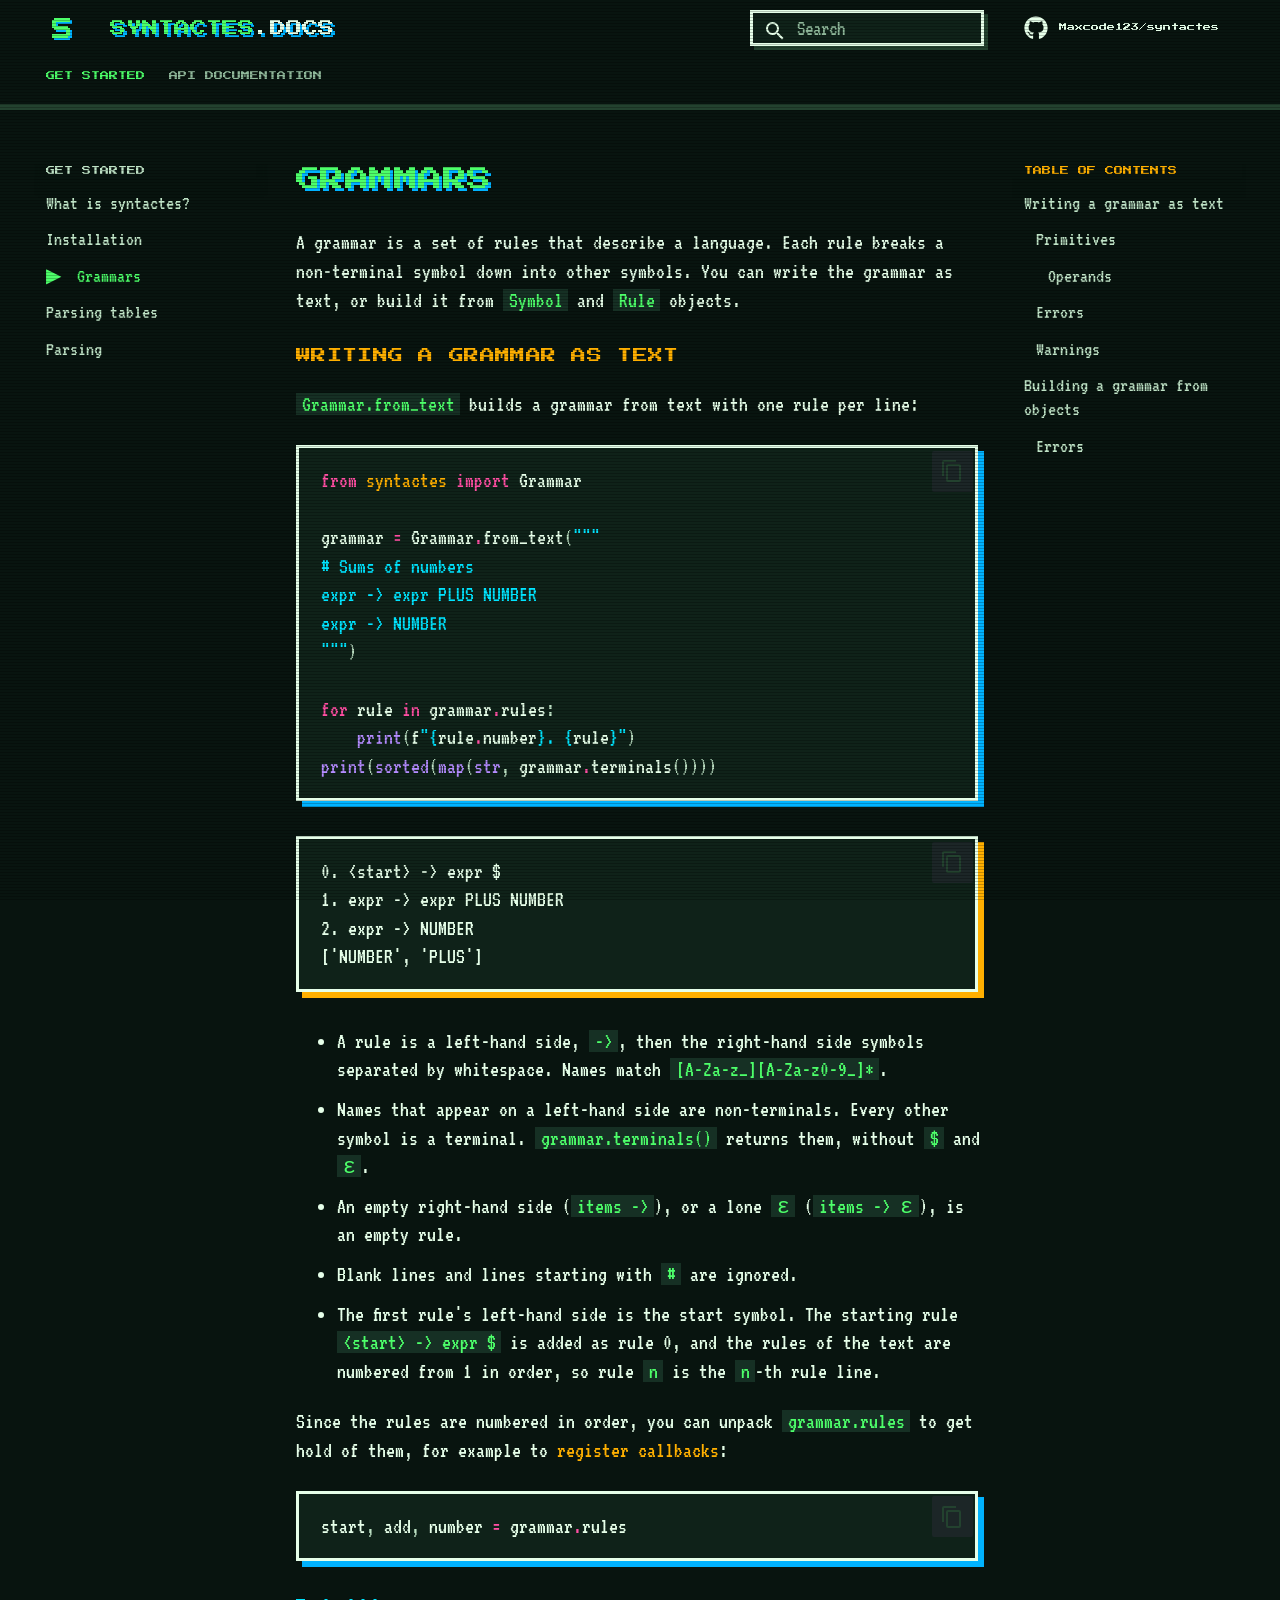
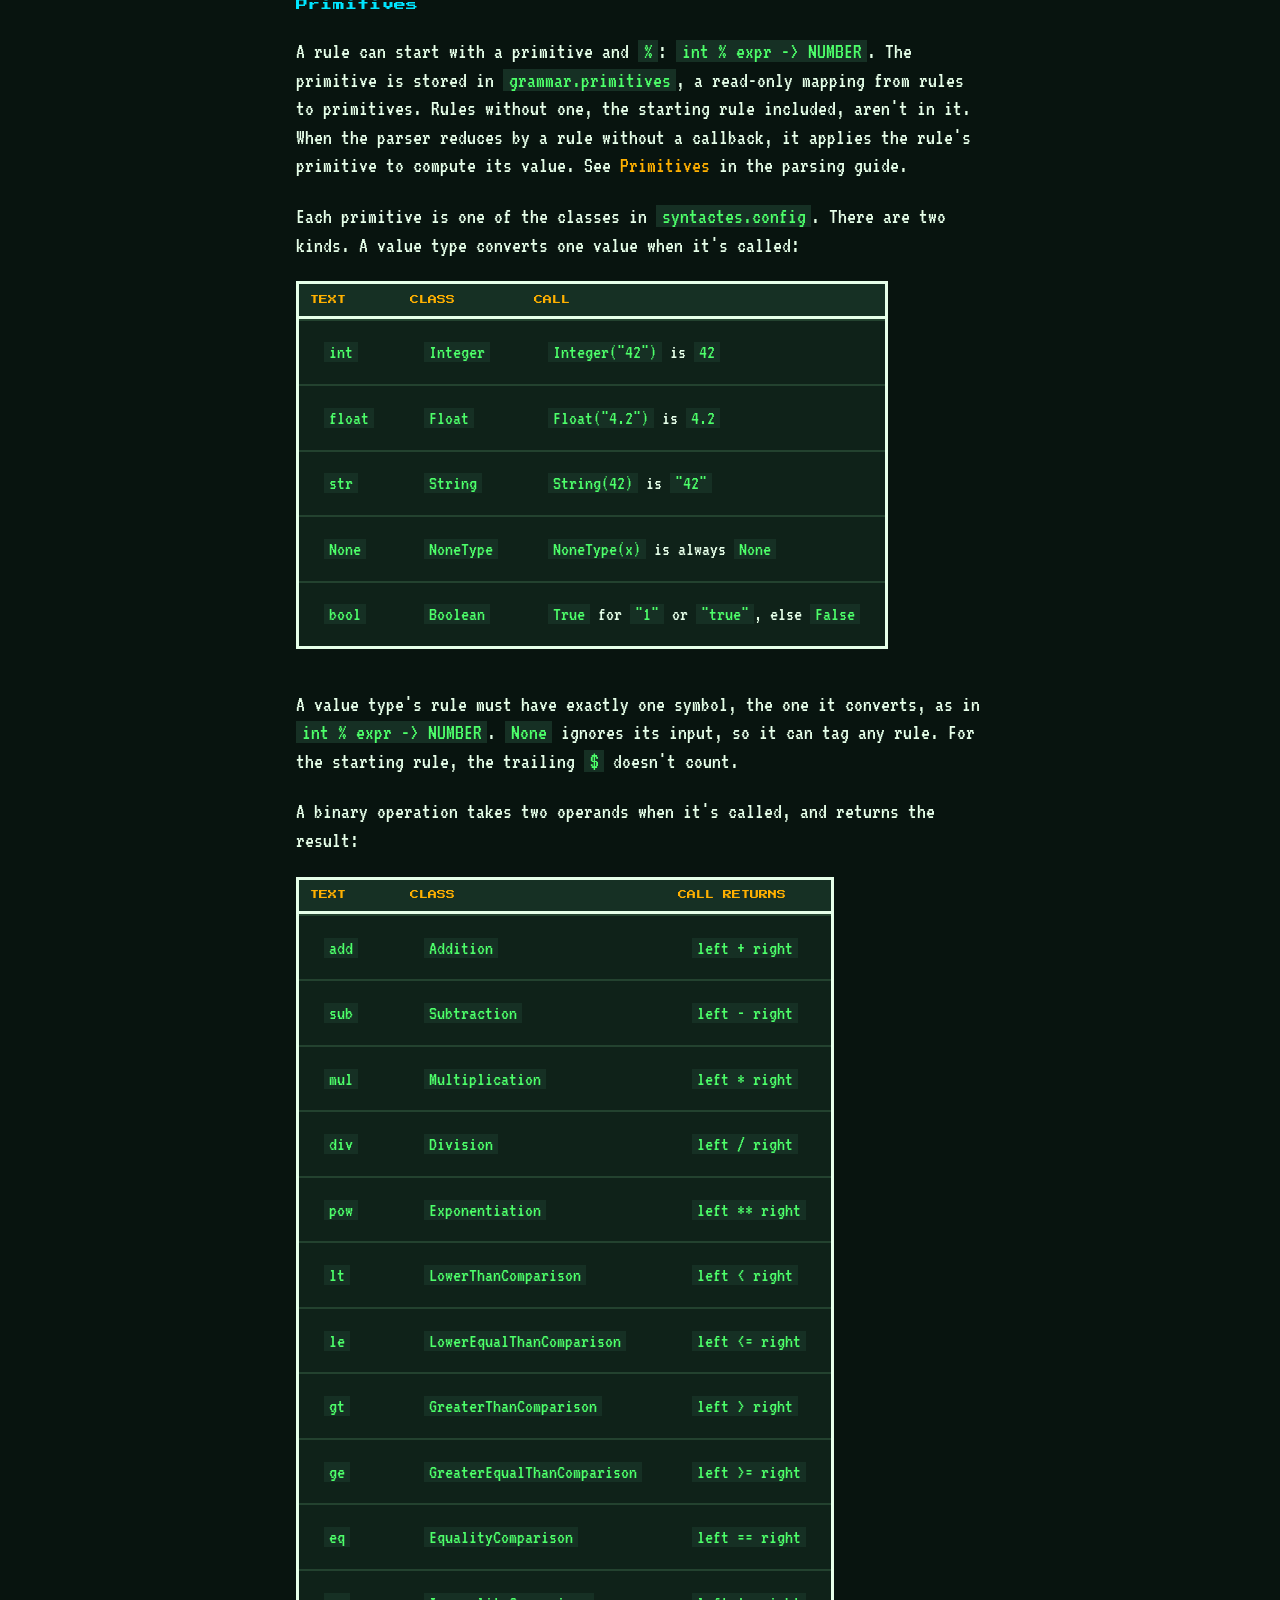
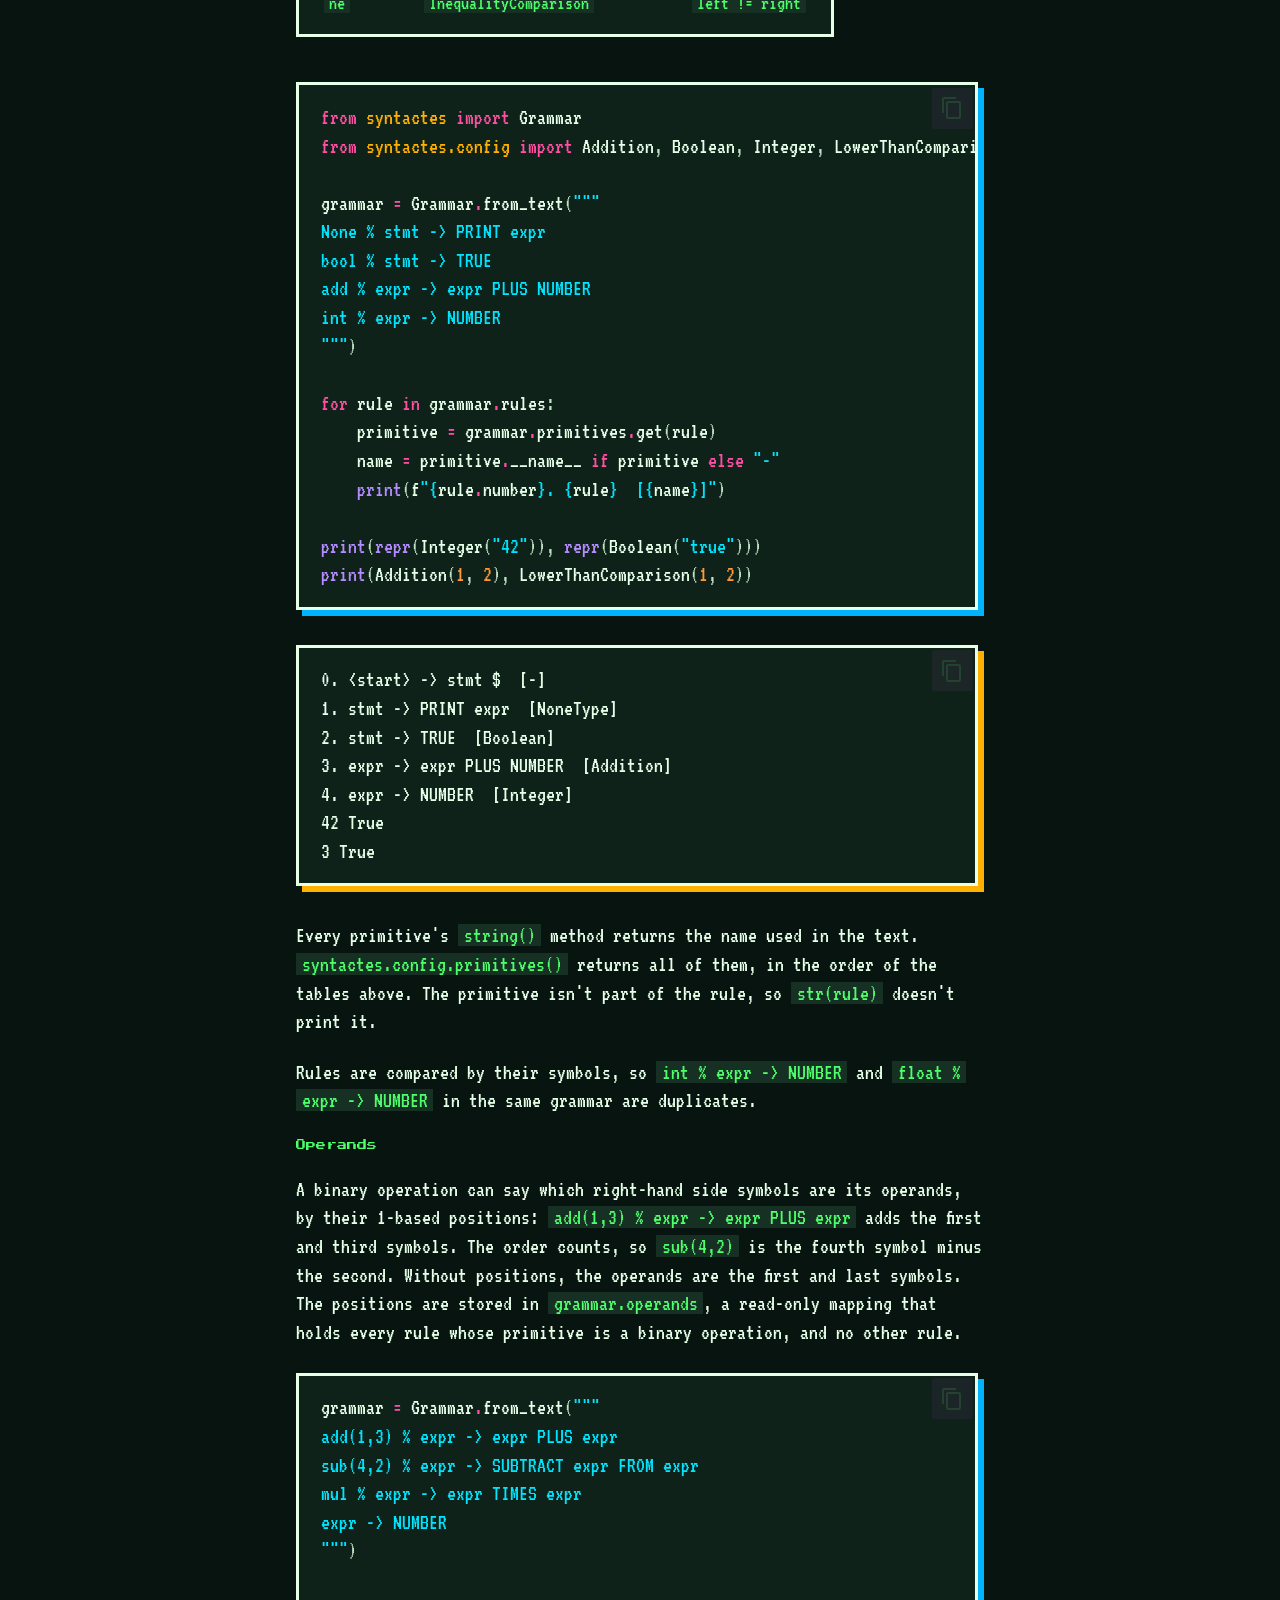
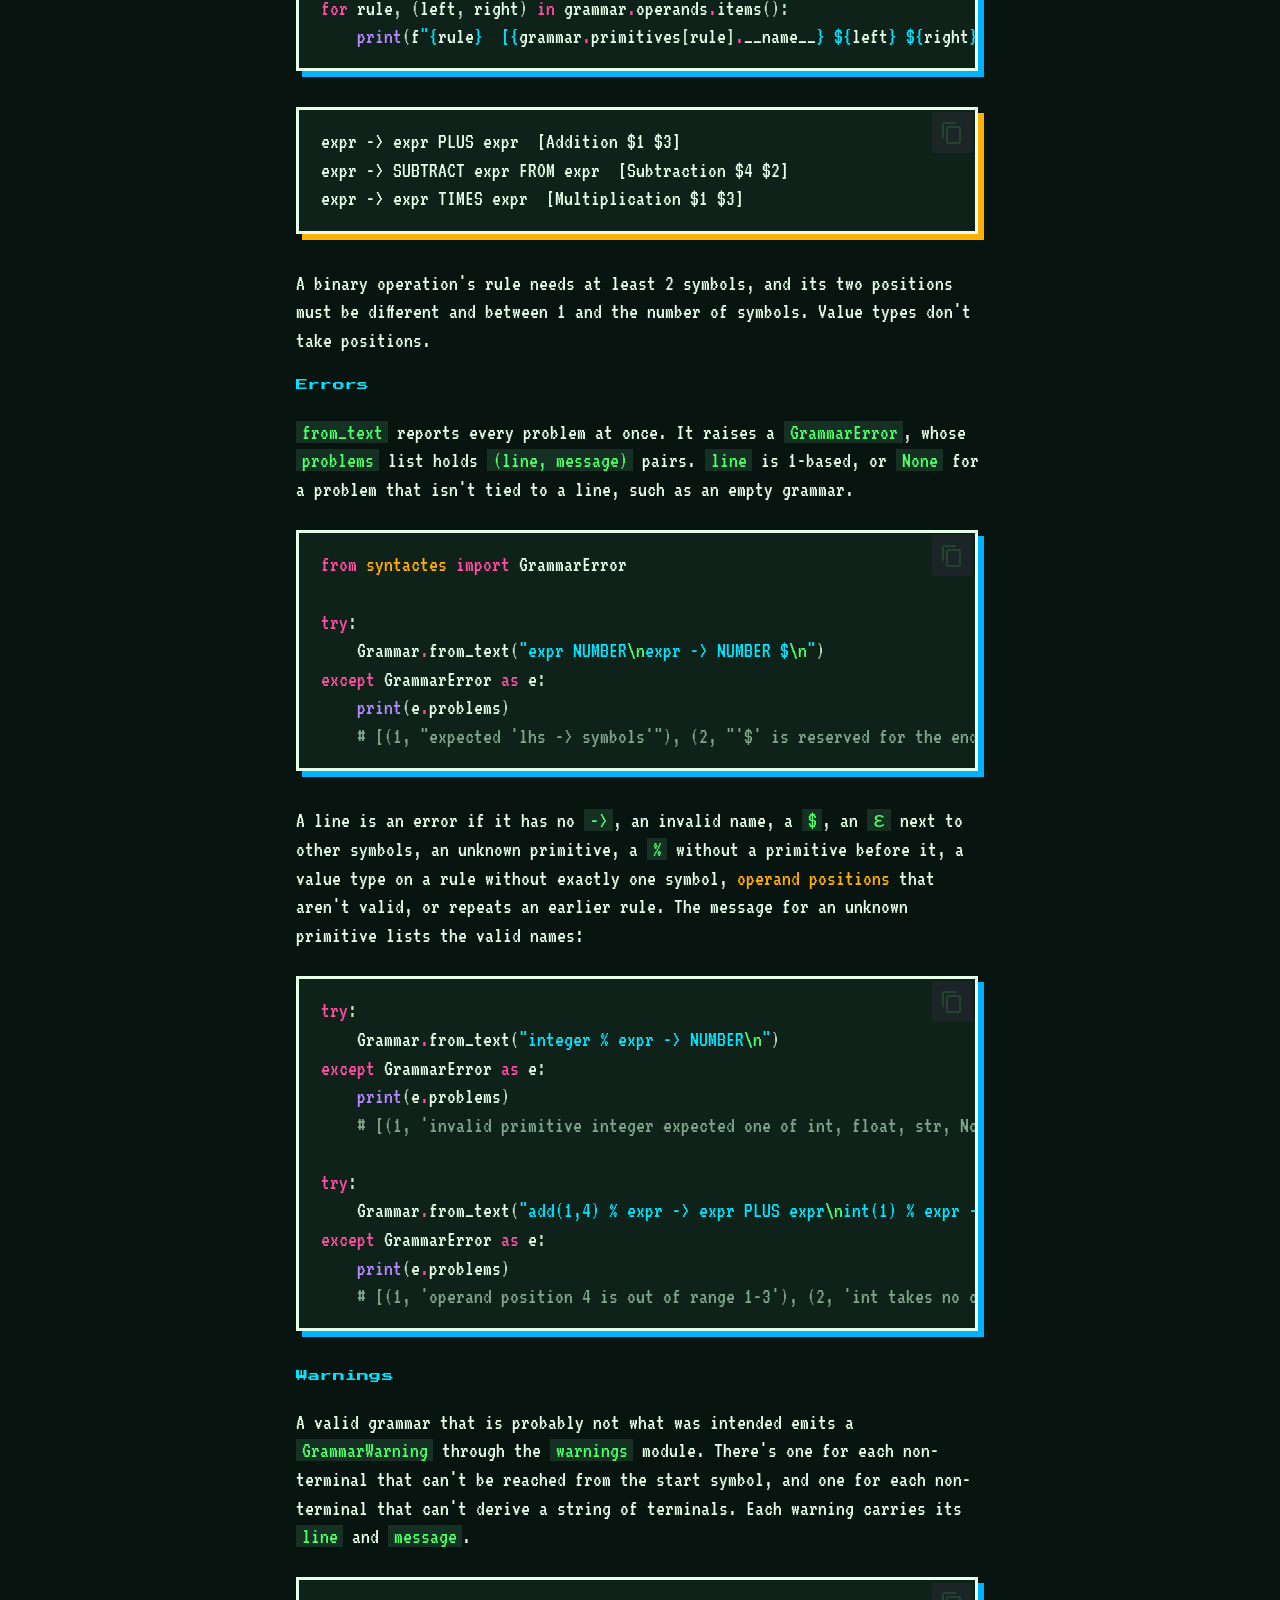
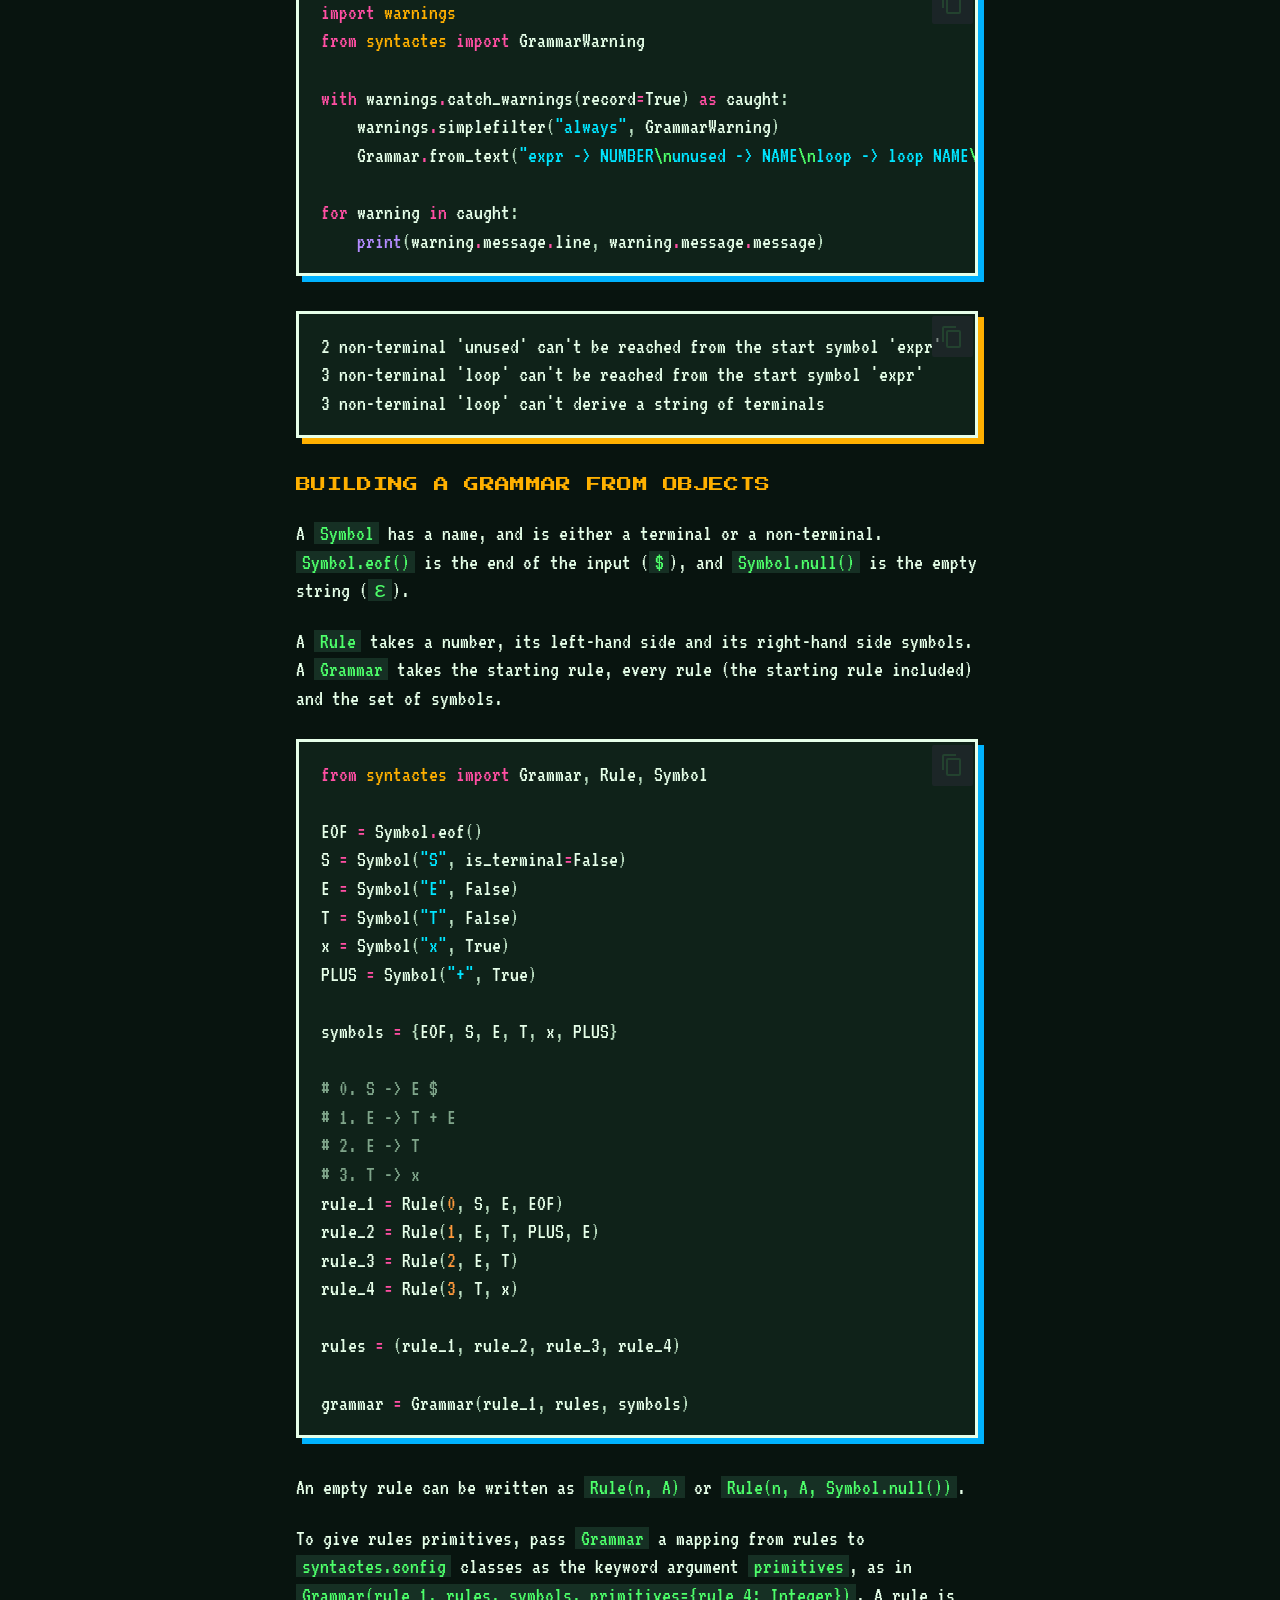
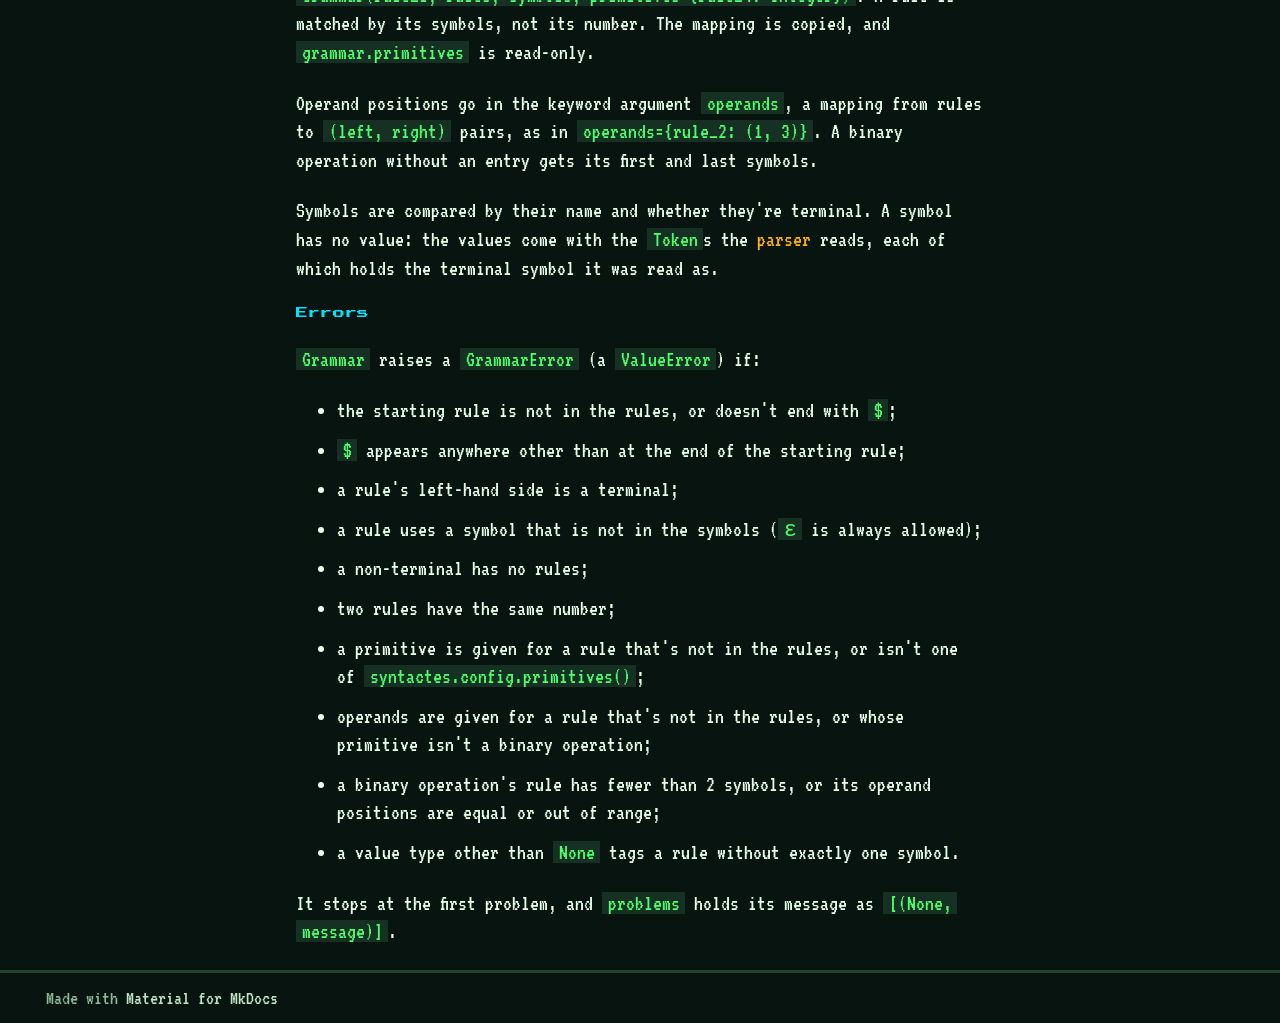
==== commit 4771d2bb: "Deployed 1b6e72e with MkDocs version: 1.6.1" ====
--- a/grammars/index.html
+++ b/grammars/index.html
@@ -911,7 +911,7 @@
 <h1 id="grammars">Grammars</h1>
 <p>A grammar is a set of rules that describe a language. Each rule breaks a
 non-terminal symbol down into other symbols. You can write the grammar as text,
-or build it from <code>Token</code> and <code>Rule</code> objects.</p>
+or build it from <code>Symbol</code> and <code>Rule</code> objects.</p>
 <h2 id="writing-a-grammar-as-text">Writing a grammar as text</h2>
 <p><code>Grammar.from_text</code> builds a grammar from text with one rule per line:</p>
 <div class="language-python highlight"><pre><span></span><code><span id="__span-0-1"><a id="__codelineno-0-1" name="__codelineno-0-1" href="#__codelineno-0-1"></a><span class="kn">from</span><span class="w"> </span><span class="nn">syntactes</span><span class="w"> </span><span class="kn">import</span> <span class="n">Grammar</span>
@@ -954,7 +954,7 @@
 the parser reduces by a rule without a callback, it applies the rule's
 primitive to compute its value. See <a href="../parsing/#primitives">Primitives</a> in the
 parsing guide.</p>
-<p>Each primitive is one of the classes in <code>syntactes.primitive</code>. There are two
+<p>Each primitive is one of the classes in <code>syntactes.config</code>. There are two
 kinds. A value type converts one value when it's called:</p>
 <table>
 <thead>
@@ -1064,7 +1064,7 @@
 </tbody>
 </table>
 <div class="language-python highlight"><pre><span></span><code><span id="__span-3-1"><a id="__codelineno-3-1" name="__codelineno-3-1" href="#__codelineno-3-1"></a><span class="kn">from</span><span class="w"> </span><span class="nn">syntactes</span><span class="w"> </span><span class="kn">import</span> <span class="n">Grammar</span>
-</span><span id="__span-3-2"><a id="__codelineno-3-2" name="__codelineno-3-2" href="#__codelineno-3-2"></a><span class="kn">from</span><span class="w"> </span><span class="nn">syntactes.primitive</span><span class="w"> </span><span class="kn">import</span> <span class="n">Addition</span><span class="p">,</span> <span class="n">Boolean</span><span class="p">,</span> <span class="n">Integer</span><span class="p">,</span> <span class="n">LowerThanComparison</span>
+</span><span id="__span-3-2"><a id="__codelineno-3-2" name="__codelineno-3-2" href="#__codelineno-3-2"></a><span class="kn">from</span><span class="w"> </span><span class="nn">syntactes.config</span><span class="w"> </span><span class="kn">import</span> <span class="n">Addition</span><span class="p">,</span> <span class="n">Boolean</span><span class="p">,</span> <span class="n">Integer</span><span class="p">,</span> <span class="n">LowerThanComparison</span>
 </span><span id="__span-3-3"><a id="__codelineno-3-3" name="__codelineno-3-3" href="#__codelineno-3-3"></a>
 </span><span id="__span-3-4"><a id="__codelineno-3-4" name="__codelineno-3-4" href="#__codelineno-3-4"></a><span class="n">grammar</span> <span class="o">=</span> <span class="n">Grammar</span><span class="o">.</span><span class="n">from_text</span><span class="p">(</span><span class="s2">"""</span>
 </span><span id="__span-3-5"><a id="__codelineno-3-5" name="__codelineno-3-5" href="#__codelineno-3-5"></a><span class="s2">None </span><span class="si">% s</span><span class="s2">tmt -&gt; PRINT expr</span>
@@ -1090,7 +1090,7 @@
 </span><span id="__span-4-7"><a id="__codelineno-4-7" name="__codelineno-4-7" href="#__codelineno-4-7"></a>3 True
 </span></code></pre></div>
 <p>Every primitive's <code>string()</code> method returns the name used in the text.
-<code>syntactes.primitive.primitives()</code> returns all of them, in the order of the
+<code>syntactes.config.primitives()</code> returns all of them, in the order of the
 tables above. The primitive isn't part of the rule, so <code>str(rule)</code> doesn't
 print it.</p>
 <p>Rules are compared by their symbols, so <code>int % expr -&gt; NUMBER</code> and
@@ -1169,21 +1169,22 @@
 </span><span id="__span-10-3"><a id="__codelineno-10-3" name="__codelineno-10-3" href="#__codelineno-10-3"></a>3 non-terminal 'loop' can't derive a string of terminals
 </span></code></pre></div>
 <h2 id="building-a-grammar-from-objects">Building a grammar from objects</h2>
-<p>A <code>Token</code> is a symbol, and is either a terminal or a non-terminal. <code>Token.eof()</code>
-is the end of the input (<code>$</code>), and <code>Token.null()</code> is the empty string (<code>ε</code>).</p>
+<p>A <code>Symbol</code> has a name, and is either a terminal or a non-terminal.
+<code>Symbol.eof()</code> is the end of the input (<code>$</code>), and <code>Symbol.null()</code> is the empty
+string (<code>ε</code>).</p>
 <p>A <code>Rule</code> takes a number, its left-hand side and its right-hand side symbols.
 A <code>Grammar</code> takes the starting rule, every rule (the starting rule included)
-and the set of tokens.</p>
-<div class="language-python highlight"><pre><span></span><code><span id="__span-11-1"><a id="__codelineno-11-1" name="__codelineno-11-1" href="#__codelineno-11-1"></a><span class="kn">from</span><span class="w"> </span><span class="nn">syntactes</span><span class="w"> </span><span class="kn">import</span> <span class="n">Grammar</span><span class="p">,</span> <span class="n">Rule</span><span class="p">,</span> <span class="n">Token</span>
+and the set of symbols.</p>
+<div class="language-python highlight"><pre><span></span><code><span id="__span-11-1"><a id="__codelineno-11-1" name="__codelineno-11-1" href="#__codelineno-11-1"></a><span class="kn">from</span><span class="w"> </span><span class="nn">syntactes</span><span class="w"> </span><span class="kn">import</span> <span class="n">Grammar</span><span class="p">,</span> <span class="n">Rule</span><span class="p">,</span> <span class="n">Symbol</span>
 </span><span id="__span-11-2"><a id="__codelineno-11-2" name="__codelineno-11-2" href="#__codelineno-11-2"></a>
-</span><span id="__span-11-3"><a id="__codelineno-11-3" name="__codelineno-11-3" href="#__codelineno-11-3"></a><span class="n">EOF</span> <span class="o">=</span> <span class="n">Token</span><span class="o">.</span><span class="n">eof</span><span class="p">()</span>
-</span><span id="__span-11-4"><a id="__codelineno-11-4" name="__codelineno-11-4" href="#__codelineno-11-4"></a><span class="n">S</span> <span class="o">=</span> <span class="n">Token</span><span class="p">(</span><span class="s2">"S"</span><span class="p">,</span> <span class="n">is_terminal</span><span class="o">=</span><span class="kc">False</span><span class="p">)</span>
-</span><span id="__span-11-5"><a id="__codelineno-11-5" name="__codelineno-11-5" href="#__codelineno-11-5"></a><span class="n">E</span> <span class="o">=</span> <span class="n">Token</span><span class="p">(</span><span class="s2">"E"</span><span class="p">,</span> <span class="kc">False</span><span class="p">)</span>
-</span><span id="__span-11-6"><a id="__codelineno-11-6" name="__codelineno-11-6" href="#__codelineno-11-6"></a><span class="n">T</span> <span class="o">=</span> <span class="n">Token</span><span class="p">(</span><span class="s2">"T"</span><span class="p">,</span> <span class="kc">False</span><span class="p">)</span>
-</span><span id="__span-11-7"><a id="__codelineno-11-7" name="__codelineno-11-7" href="#__codelineno-11-7"></a><span class="n">x</span> <span class="o">=</span> <span class="n">Token</span><span class="p">(</span><span class="s2">"x"</span><span class="p">,</span> <span class="kc">True</span><span class="p">)</span>
-</span><span id="__span-11-8"><a id="__codelineno-11-8" name="__codelineno-11-8" href="#__codelineno-11-8"></a><span class="n">PLUS</span> <span class="o">=</span> <span class="n">Token</span><span class="p">(</span><span class="s2">"+"</span><span class="p">,</span> <span class="kc">True</span><span class="p">)</span>
+</span><span id="__span-11-3"><a id="__codelineno-11-3" name="__codelineno-11-3" href="#__codelineno-11-3"></a><span class="n">EOF</span> <span class="o">=</span> <span class="n">Symbol</span><span class="o">.</span><span class="n">eof</span><span class="p">()</span>
+</span><span id="__span-11-4"><a id="__codelineno-11-4" name="__codelineno-11-4" href="#__codelineno-11-4"></a><span class="n">S</span> <span class="o">=</span> <span class="n">Symbol</span><span class="p">(</span><span class="s2">"S"</span><span class="p">,</span> <span class="n">is_terminal</span><span class="o">=</span><span class="kc">False</span><span class="p">)</span>
+</span><span id="__span-11-5"><a id="__codelineno-11-5" name="__codelineno-11-5" href="#__codelineno-11-5"></a><span class="n">E</span> <span class="o">=</span> <span class="n">Symbol</span><span class="p">(</span><span class="s2">"E"</span><span class="p">,</span> <span class="kc">False</span><span class="p">)</span>
+</span><span id="__span-11-6"><a id="__codelineno-11-6" name="__codelineno-11-6" href="#__codelineno-11-6"></a><span class="n">T</span> <span class="o">=</span> <span class="n">Symbol</span><span class="p">(</span><span class="s2">"T"</span><span class="p">,</span> <span class="kc">False</span><span class="p">)</span>
+</span><span id="__span-11-7"><a id="__codelineno-11-7" name="__codelineno-11-7" href="#__codelineno-11-7"></a><span class="n">x</span> <span class="o">=</span> <span class="n">Symbol</span><span class="p">(</span><span class="s2">"x"</span><span class="p">,</span> <span class="kc">True</span><span class="p">)</span>
+</span><span id="__span-11-8"><a id="__codelineno-11-8" name="__codelineno-11-8" href="#__codelineno-11-8"></a><span class="n">PLUS</span> <span class="o">=</span> <span class="n">Symbol</span><span class="p">(</span><span class="s2">"+"</span><span class="p">,</span> <span class="kc">True</span><span class="p">)</span>
 </span><span id="__span-11-9"><a id="__codelineno-11-9" name="__codelineno-11-9" href="#__codelineno-11-9"></a>
-</span><span id="__span-11-10"><a id="__codelineno-11-10" name="__codelineno-11-10" href="#__codelineno-11-10"></a><span class="n">tokens</span> <span class="o">=</span> <span class="p">{</span><span class="n">EOF</span><span class="p">,</span> <span class="n">S</span><span class="p">,</span> <span class="n">E</span><span class="p">,</span> <span class="n">T</span><span class="p">,</span> <span class="n">x</span><span class="p">,</span> <span class="n">PLUS</span><span class="p">}</span>
+</span><span id="__span-11-10"><a id="__codelineno-11-10" name="__codelineno-11-10" href="#__codelineno-11-10"></a><span class="n">symbols</span> <span class="o">=</span> <span class="p">{</span><span class="n">EOF</span><span class="p">,</span> <span class="n">S</span><span class="p">,</span> <span class="n">E</span><span class="p">,</span> <span class="n">T</span><span class="p">,</span> <span class="n">x</span><span class="p">,</span> <span class="n">PLUS</span><span class="p">}</span>
 </span><span id="__span-11-11"><a id="__codelineno-11-11" name="__codelineno-11-11" href="#__codelineno-11-11"></a>
 </span><span id="__span-11-12"><a id="__codelineno-11-12" name="__codelineno-11-12" href="#__codelineno-11-12"></a><span class="c1"># 0. S -&gt; E $</span>
 </span><span id="__span-11-13"><a id="__codelineno-11-13" name="__codelineno-11-13" href="#__codelineno-11-13"></a><span class="c1"># 1. E -&gt; T + E</span>
@@ -1196,33 +1197,32 @@
 </span><span id="__span-11-20"><a id="__codelineno-11-20" name="__codelineno-11-20" href="#__codelineno-11-20"></a>
 </span><span id="__span-11-21"><a id="__codelineno-11-21" name="__codelineno-11-21" href="#__codelineno-11-21"></a><span class="n">rules</span> <span class="o">=</span> <span class="p">(</span><span class="n">rule_1</span><span class="p">,</span> <span class="n">rule_2</span><span class="p">,</span> <span class="n">rule_3</span><span class="p">,</span> <span class="n">rule_4</span><span class="p">)</span>
 </span><span id="__span-11-22"><a id="__codelineno-11-22" name="__codelineno-11-22" href="#__codelineno-11-22"></a>
-</span><span id="__span-11-23"><a id="__codelineno-11-23" name="__codelineno-11-23" href="#__codelineno-11-23"></a><span class="n">grammar</span> <span class="o">=</span> <span class="n">Grammar</span><span class="p">(</span><span class="n">rule_1</span><span class="p">,</span> <span class="n">rules</span><span class="p">,</span> <span class="n">tokens</span><span class="p">)</span>
+</span><span id="__span-11-23"><a id="__codelineno-11-23" name="__codelineno-11-23" href="#__codelineno-11-23"></a><span class="n">grammar</span> <span class="o">=</span> <span class="n">Grammar</span><span class="p">(</span><span class="n">rule_1</span><span class="p">,</span> <span class="n">rules</span><span class="p">,</span> <span class="n">symbols</span><span class="p">)</span>
 </span></code></pre></div>
 <p>An empty rule can be written as <code>Rule(n, A)</code> or
-<code>Rule(n, A, Token.null())</code>.</p>
+<code>Rule(n, A, Symbol.null())</code>.</p>
 <p>To give rules primitives, pass <code>Grammar</code> a mapping from rules to
-<code>syntactes.primitive</code> classes as the keyword argument <code>primitives</code>, as in
-<code>Grammar(rule_1, rules, tokens, primitives={rule_4: Integer})</code>. A rule is
+<code>syntactes.config</code> classes as the keyword argument <code>primitives</code>, as in
+<code>Grammar(rule_1, rules, symbols, primitives={rule_4: Integer})</code>. A rule is
 matched by its symbols, not its number. The mapping is copied, and
 <code>grammar.primitives</code> is read-only.</p>
 <p>Operand positions go in the keyword argument <code>operands</code>, a mapping from rules
 to <code>(left, right)</code> pairs, as in <code>operands={rule_2: (1, 3)}</code>. A binary
 operation without an entry gets its first and last symbols.</p>
-<p>Tokens are compared by their symbol and whether they're terminal. A token can
-also carry a <code>value</code>, which equality and hashing ignore, so <code>Token("x", True, 1)</code>
-and <code>Token("x", True)</code> are the same symbol. The <a href="../parsing/">parser</a> uses that
-value to pass data to your callbacks.</p>
+<p>Symbols are compared by their name and whether they're terminal. A symbol has
+no value: the values come with the <code>Token</code>s the <a href="../parsing/">parser</a> reads,
+each of which holds the terminal symbol it was read as.</p>
 <h3 id="errors_1">Errors</h3>
 <p><code>Grammar</code> raises a <code>GrammarError</code> (a <code>ValueError</code>) if:</p>
 <ul>
 <li>the starting rule is not in the rules, or doesn't end with <code>$</code>;</li>
 <li><code>$</code> appears anywhere other than at the end of the starting rule;</li>
 <li>a rule's left-hand side is a terminal;</li>
-<li>a rule uses a symbol that is not in the tokens (<code>ε</code> is always allowed);</li>
+<li>a rule uses a symbol that is not in the symbols (<code>ε</code> is always allowed);</li>
 <li>a non-terminal has no rules;</li>
 <li>two rules have the same number;</li>
 <li>a primitive is given for a rule that's not in the rules, or isn't one of
-  <code>syntactes.primitive.primitives()</code>;</li>
+  <code>syntactes.config.primitives()</code>;</li>
 <li>operands are given for a rule that's not in the rules, or whose primitive
   isn't a binary operation;</li>
 <li>a binary operation's rule has fewer than 2 symbols, or its operand positions
